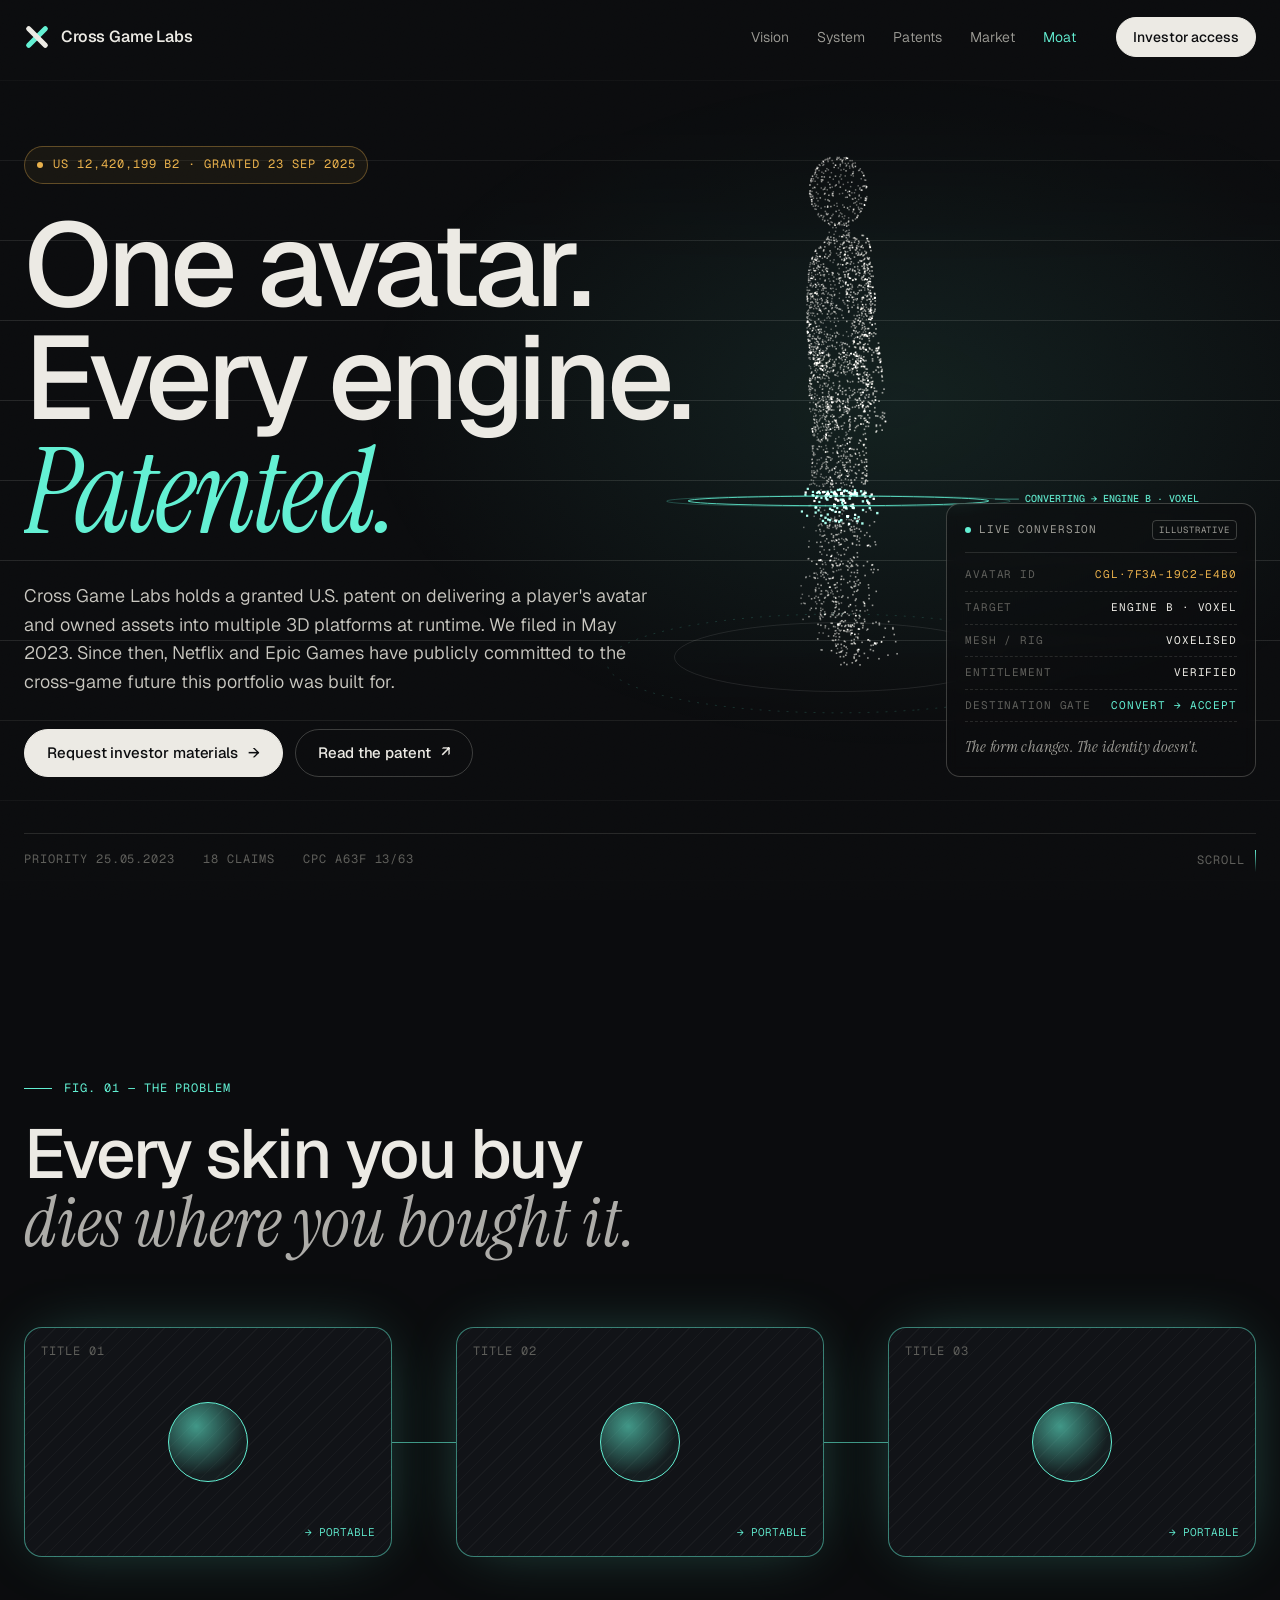
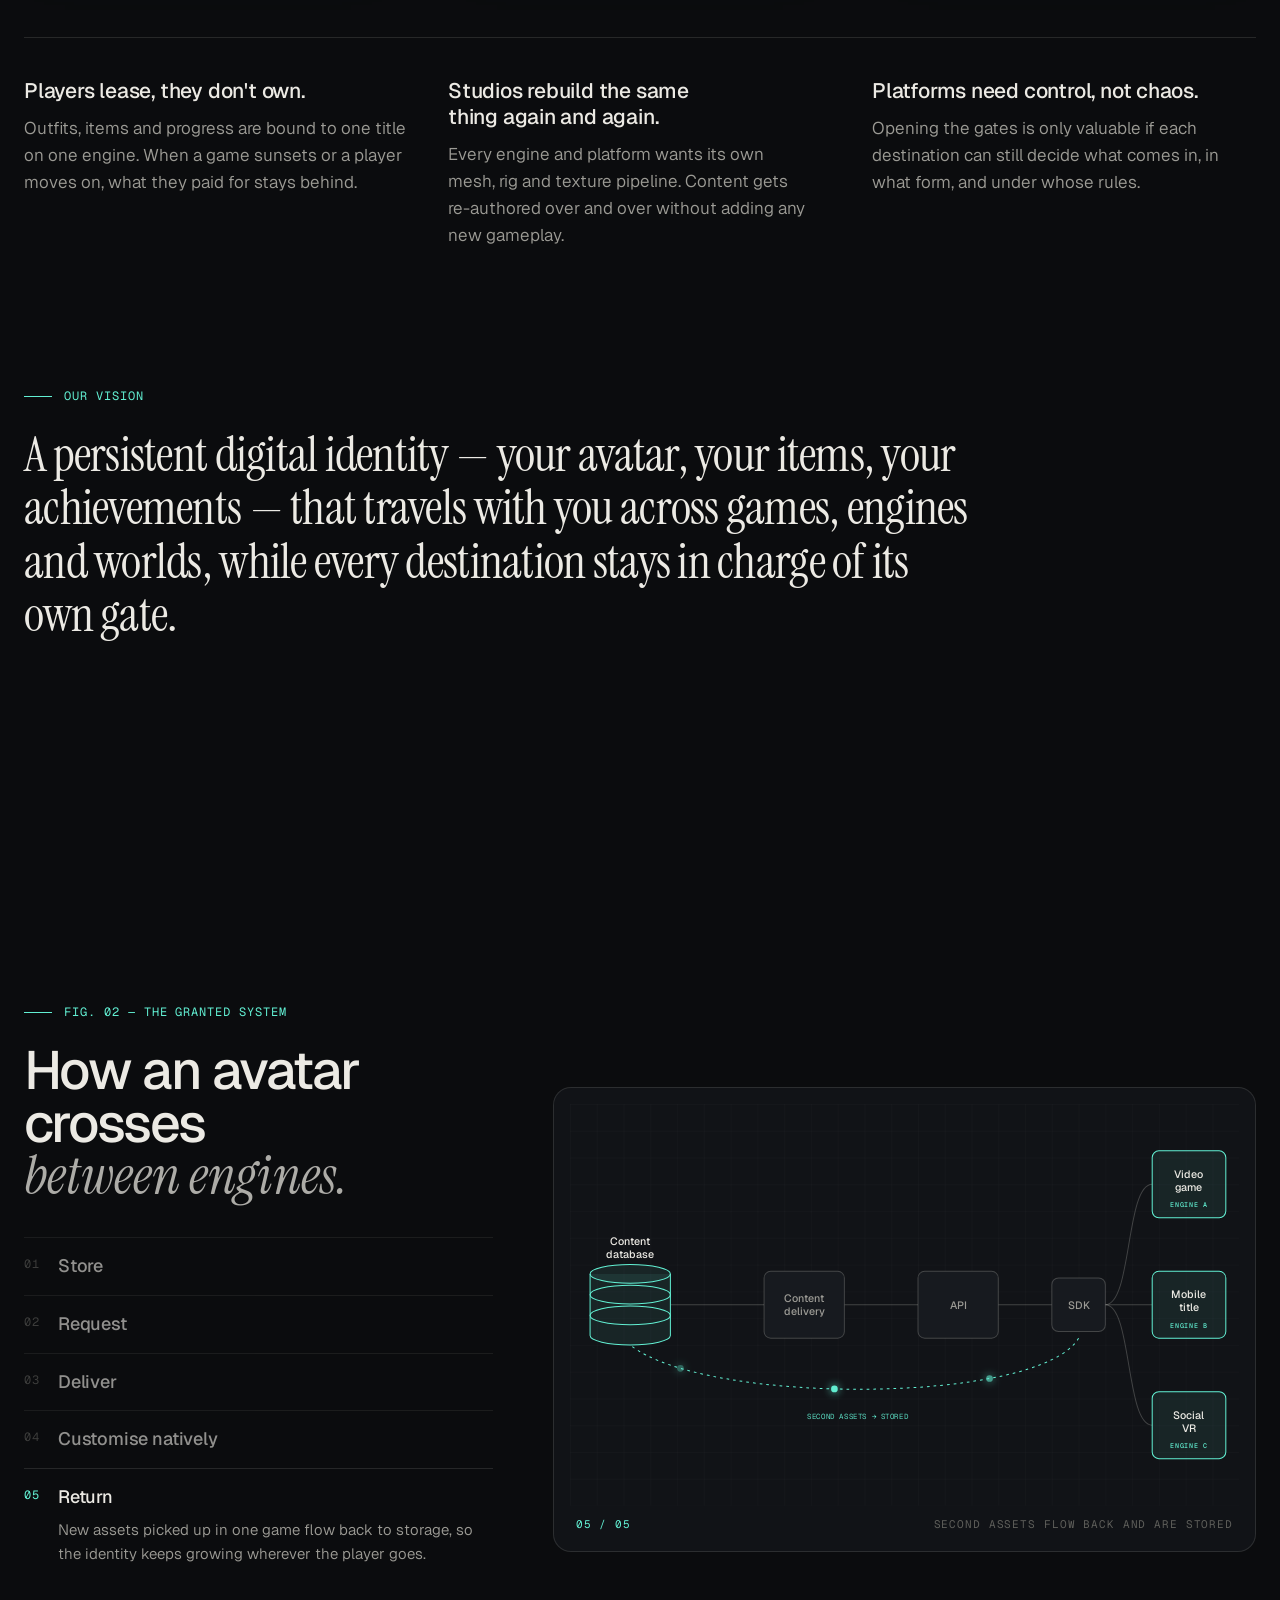
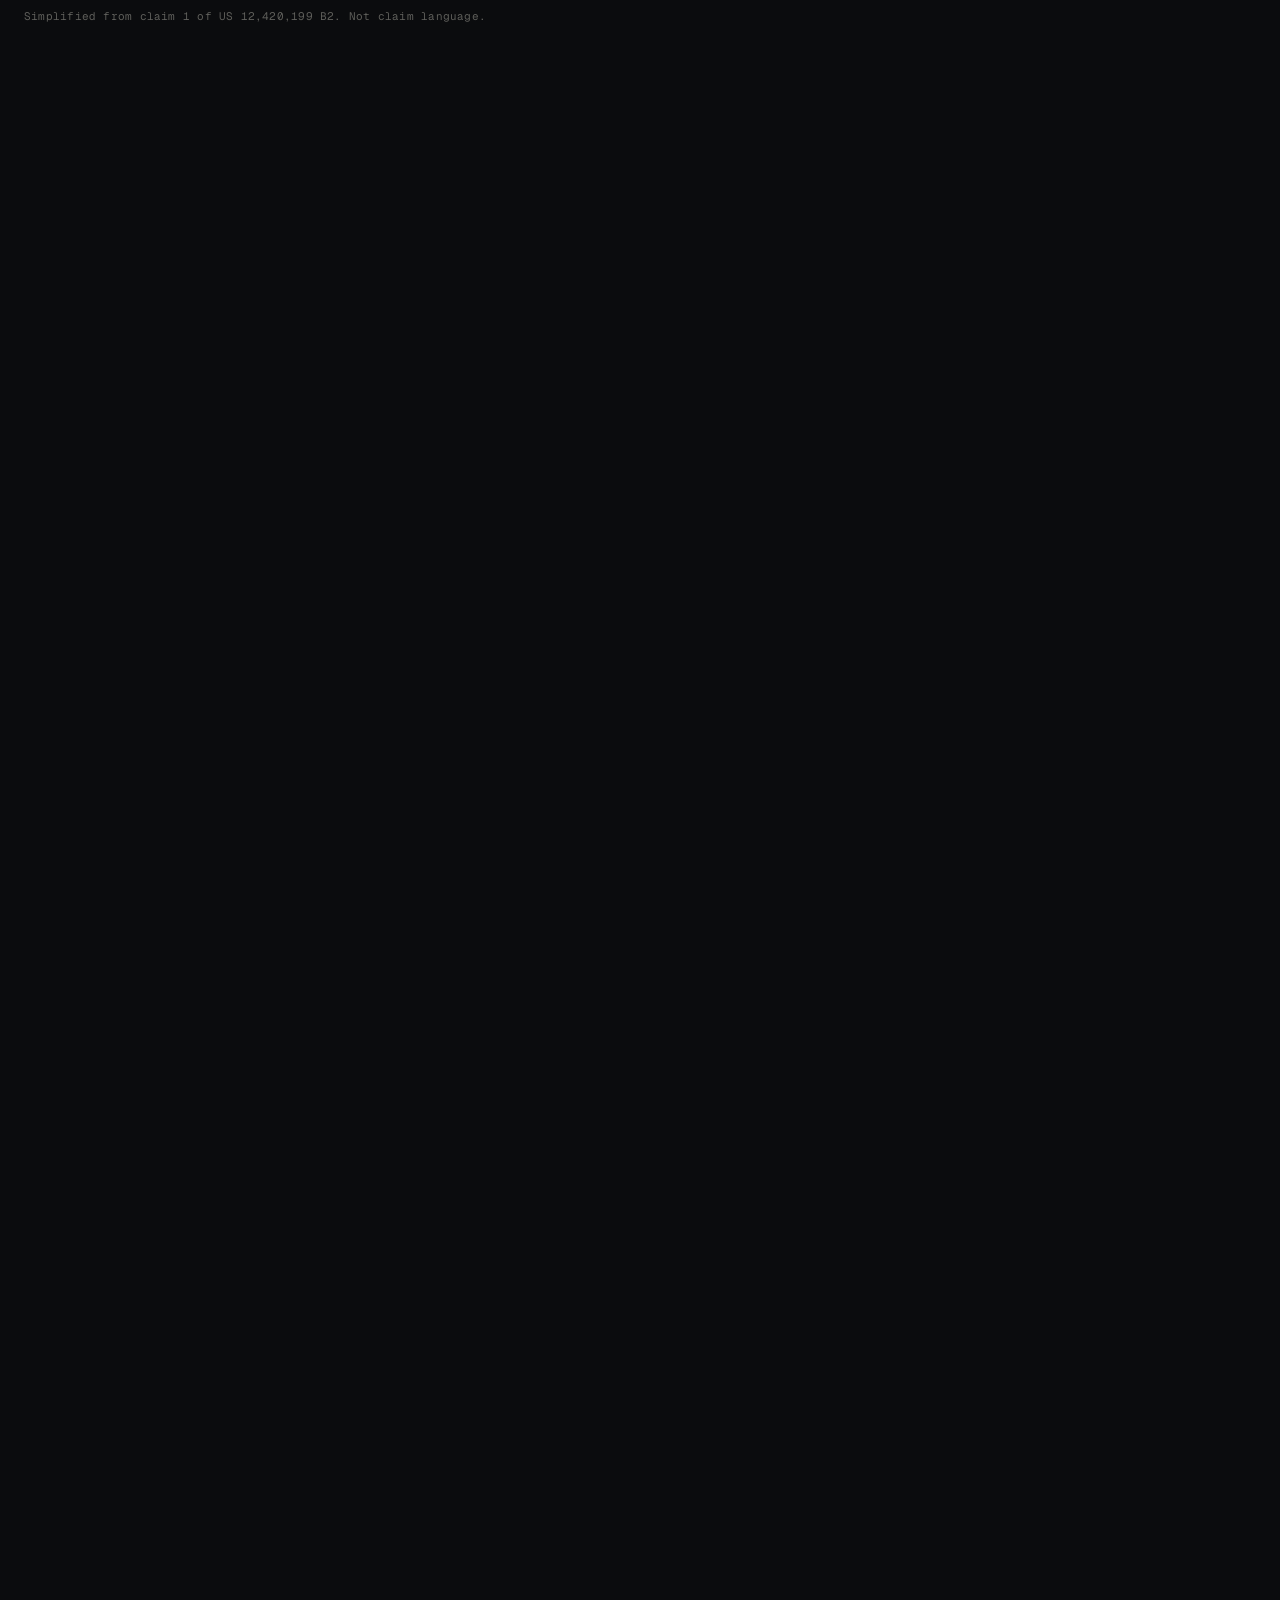
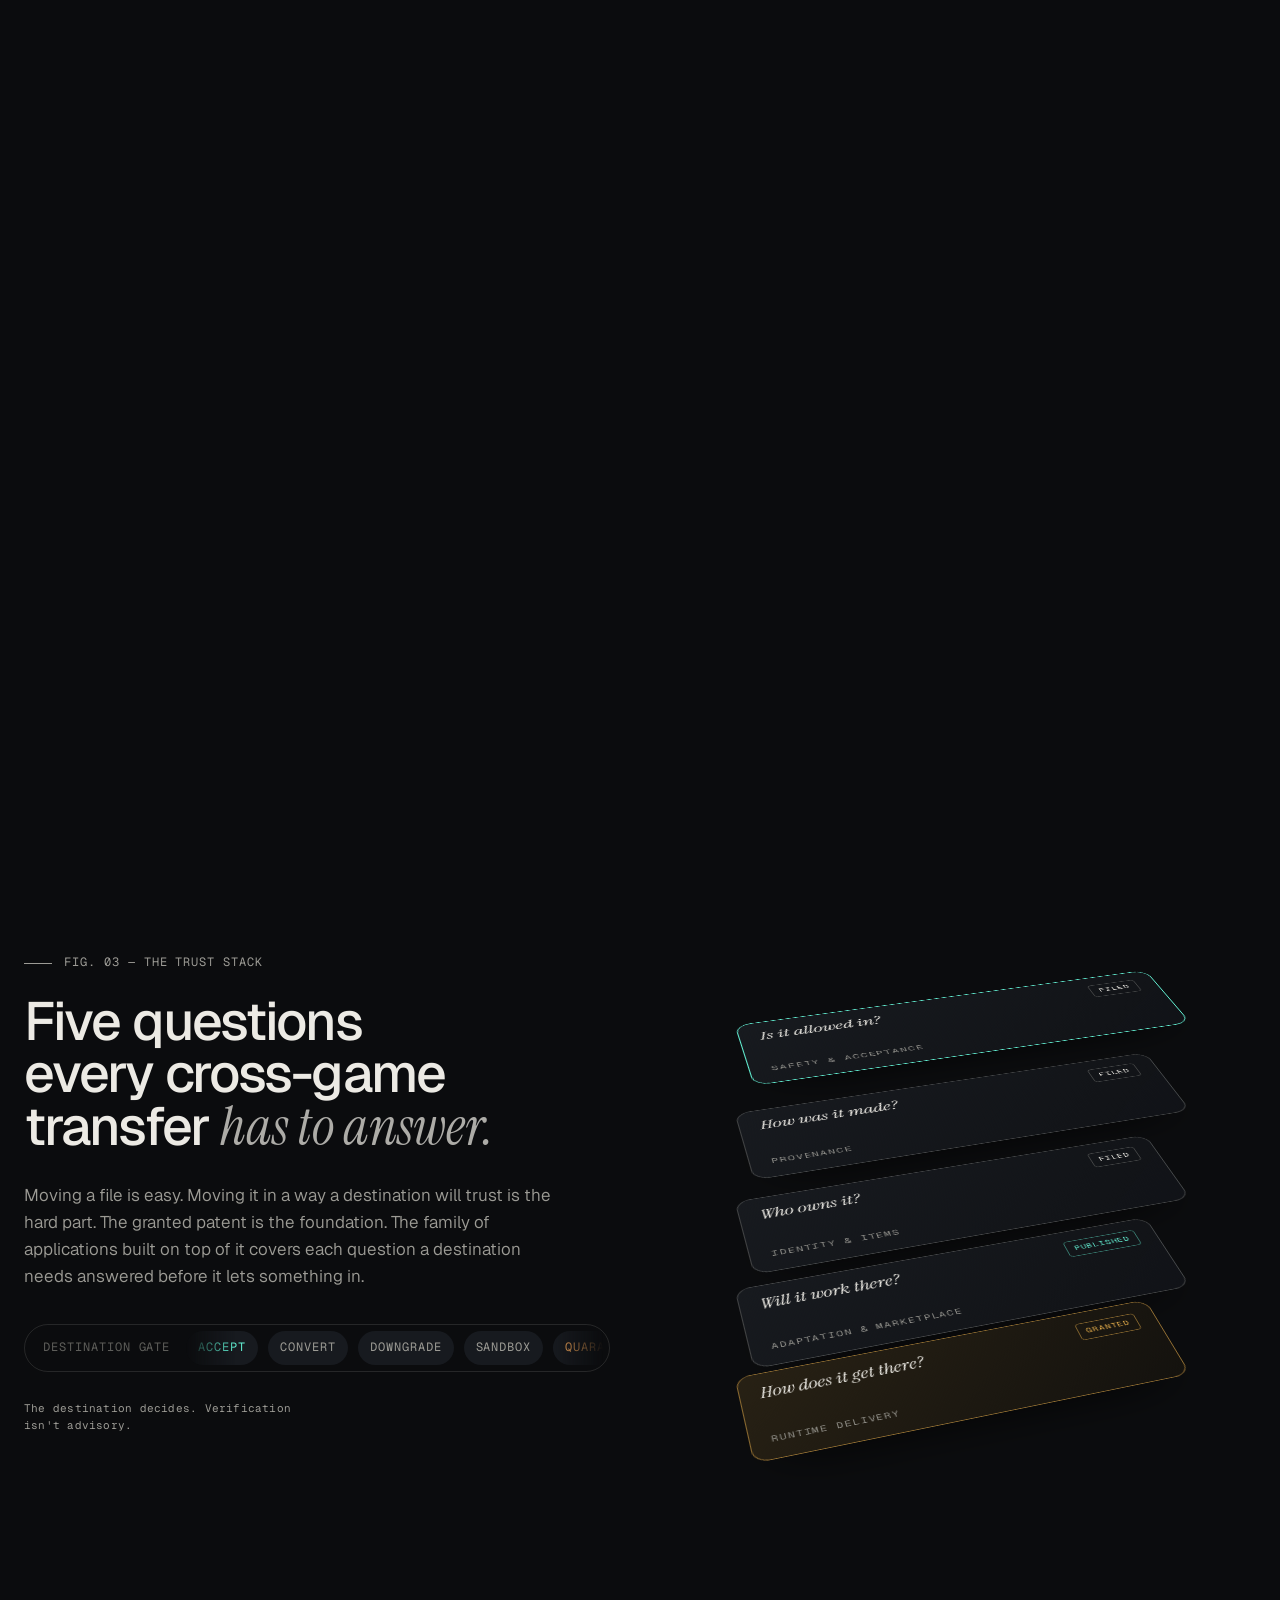
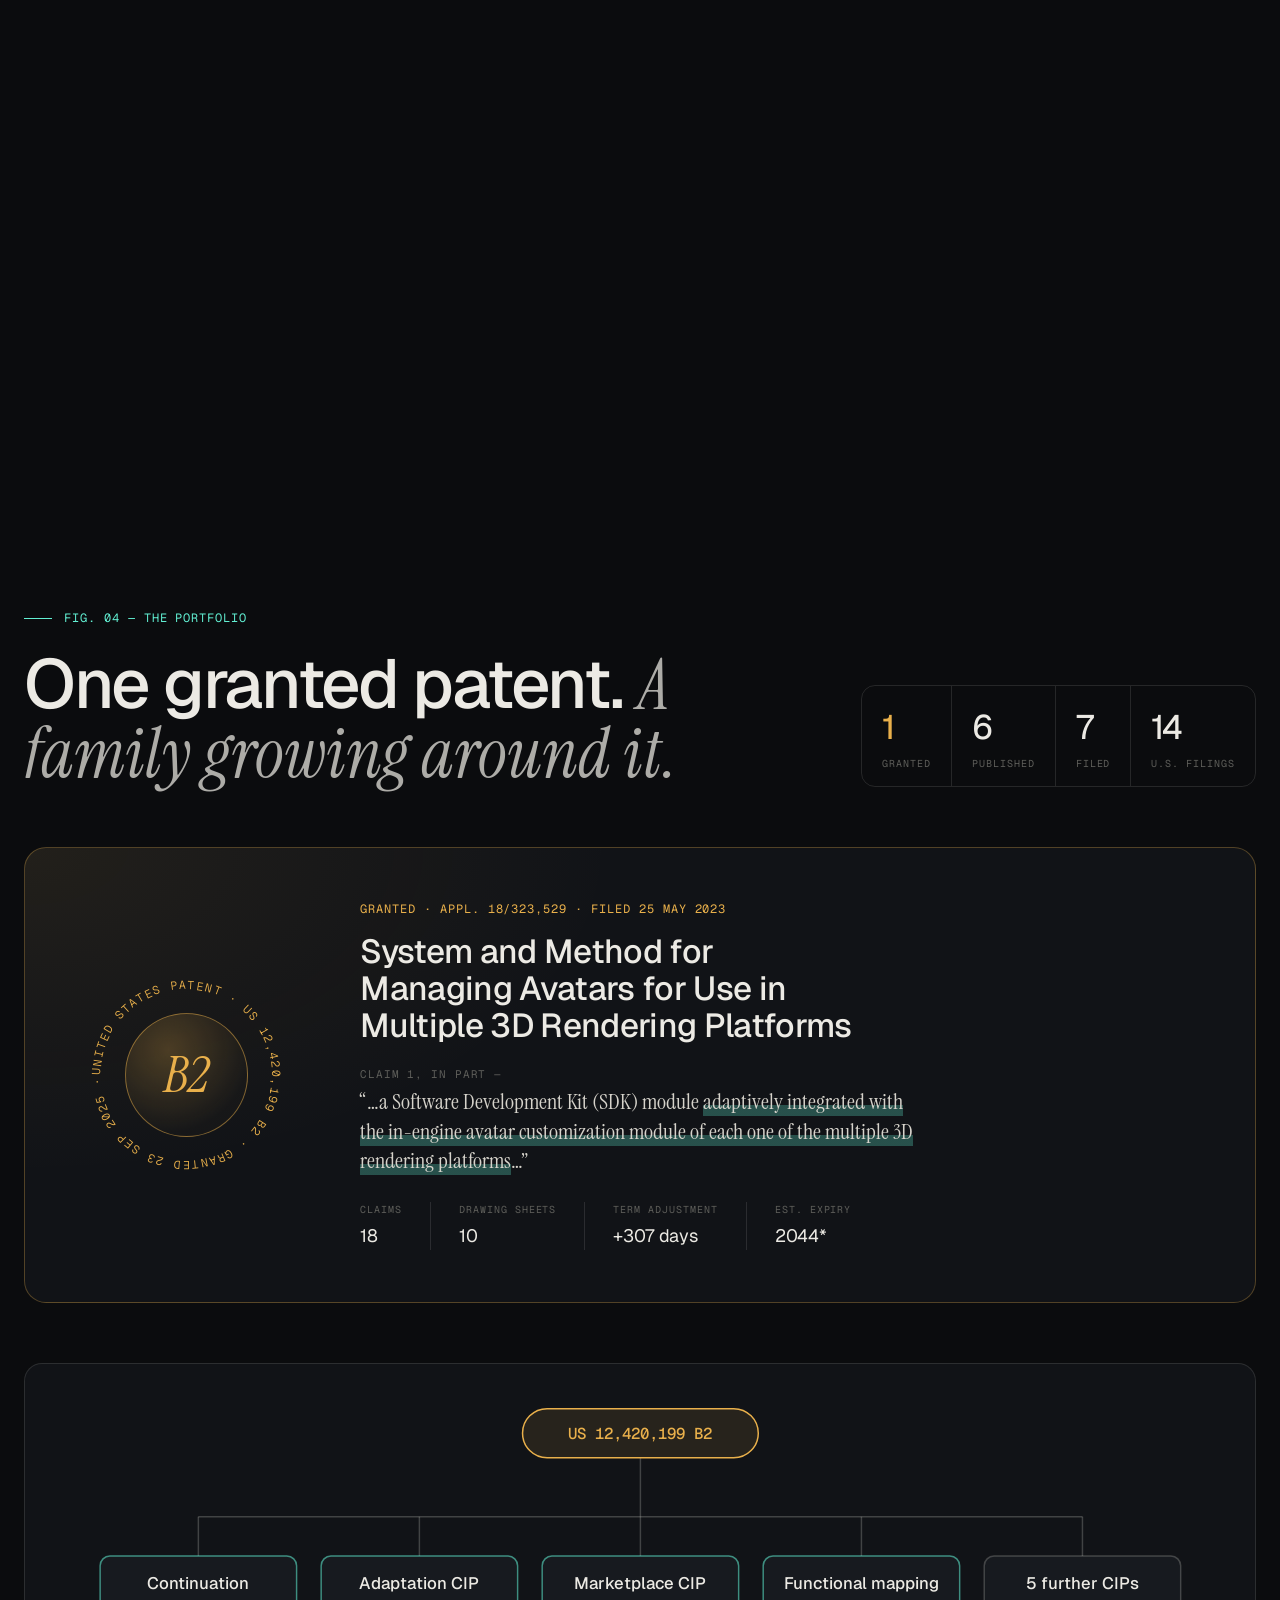
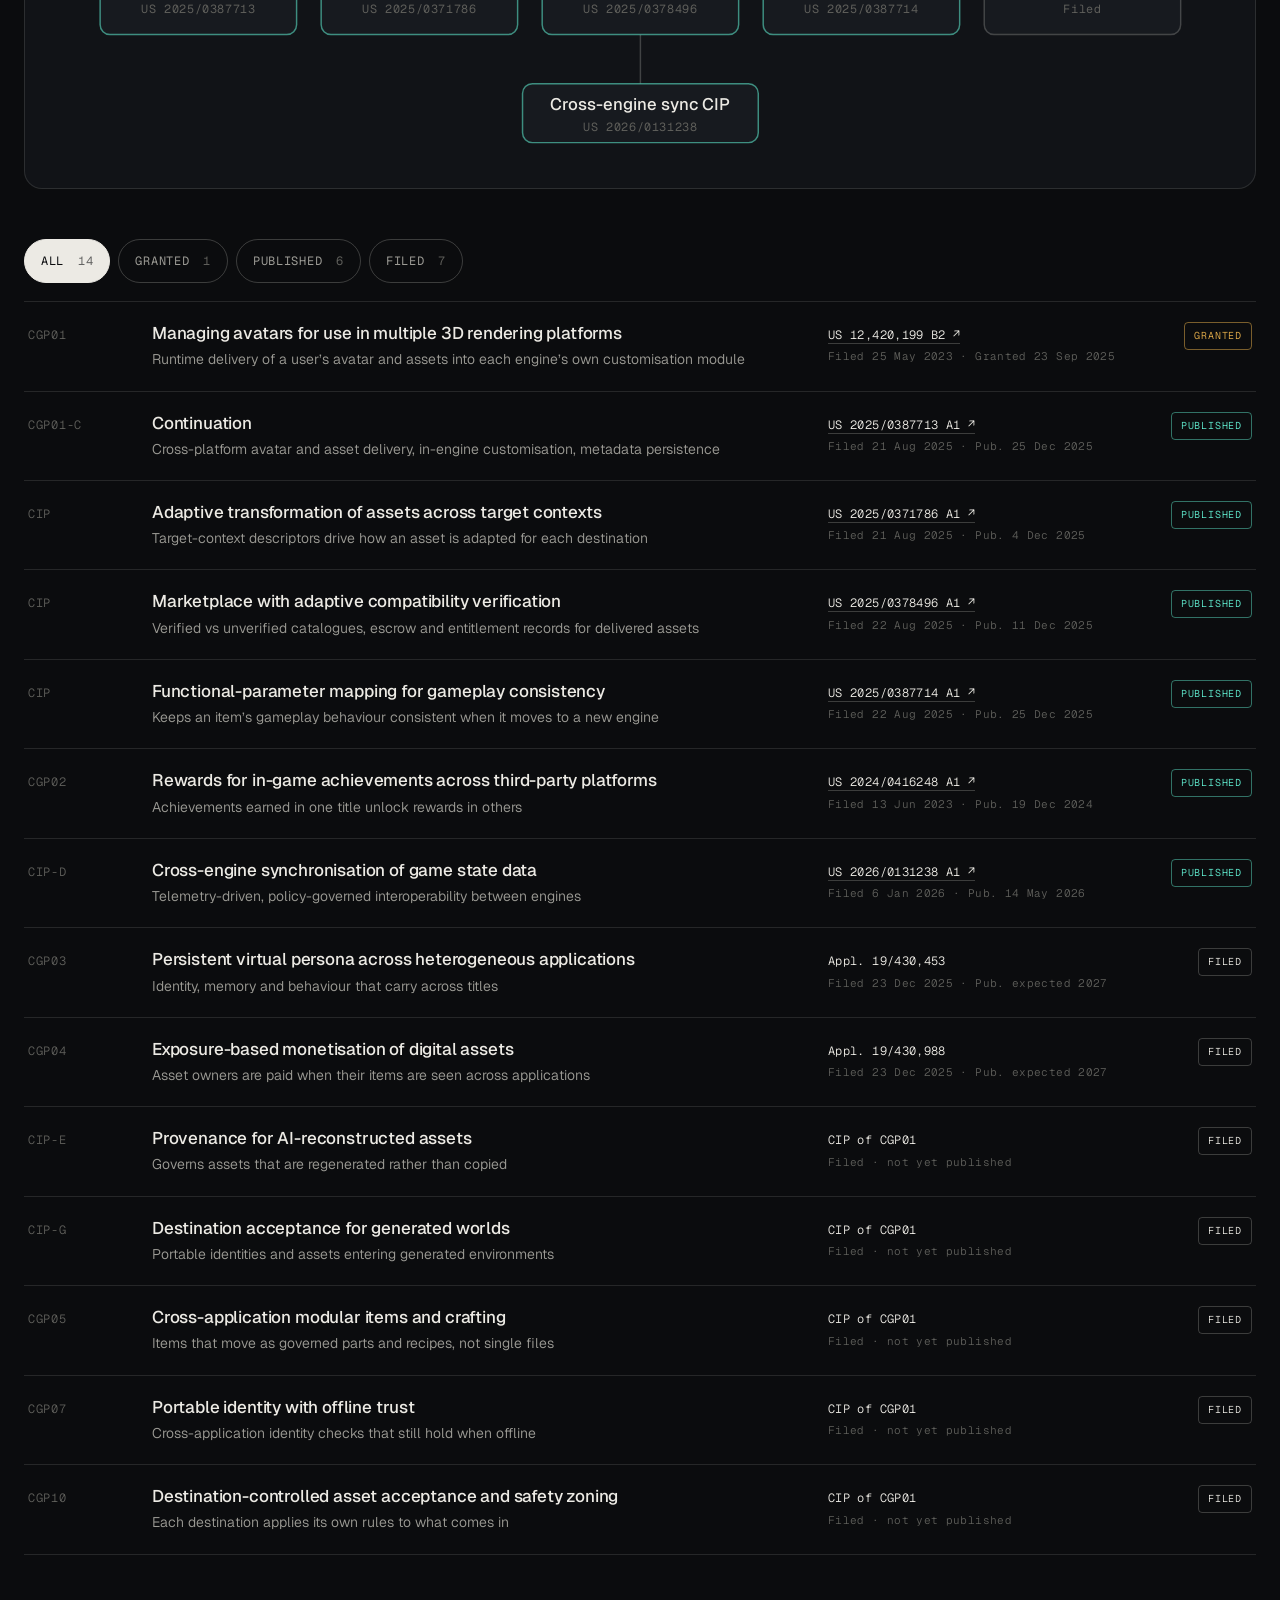
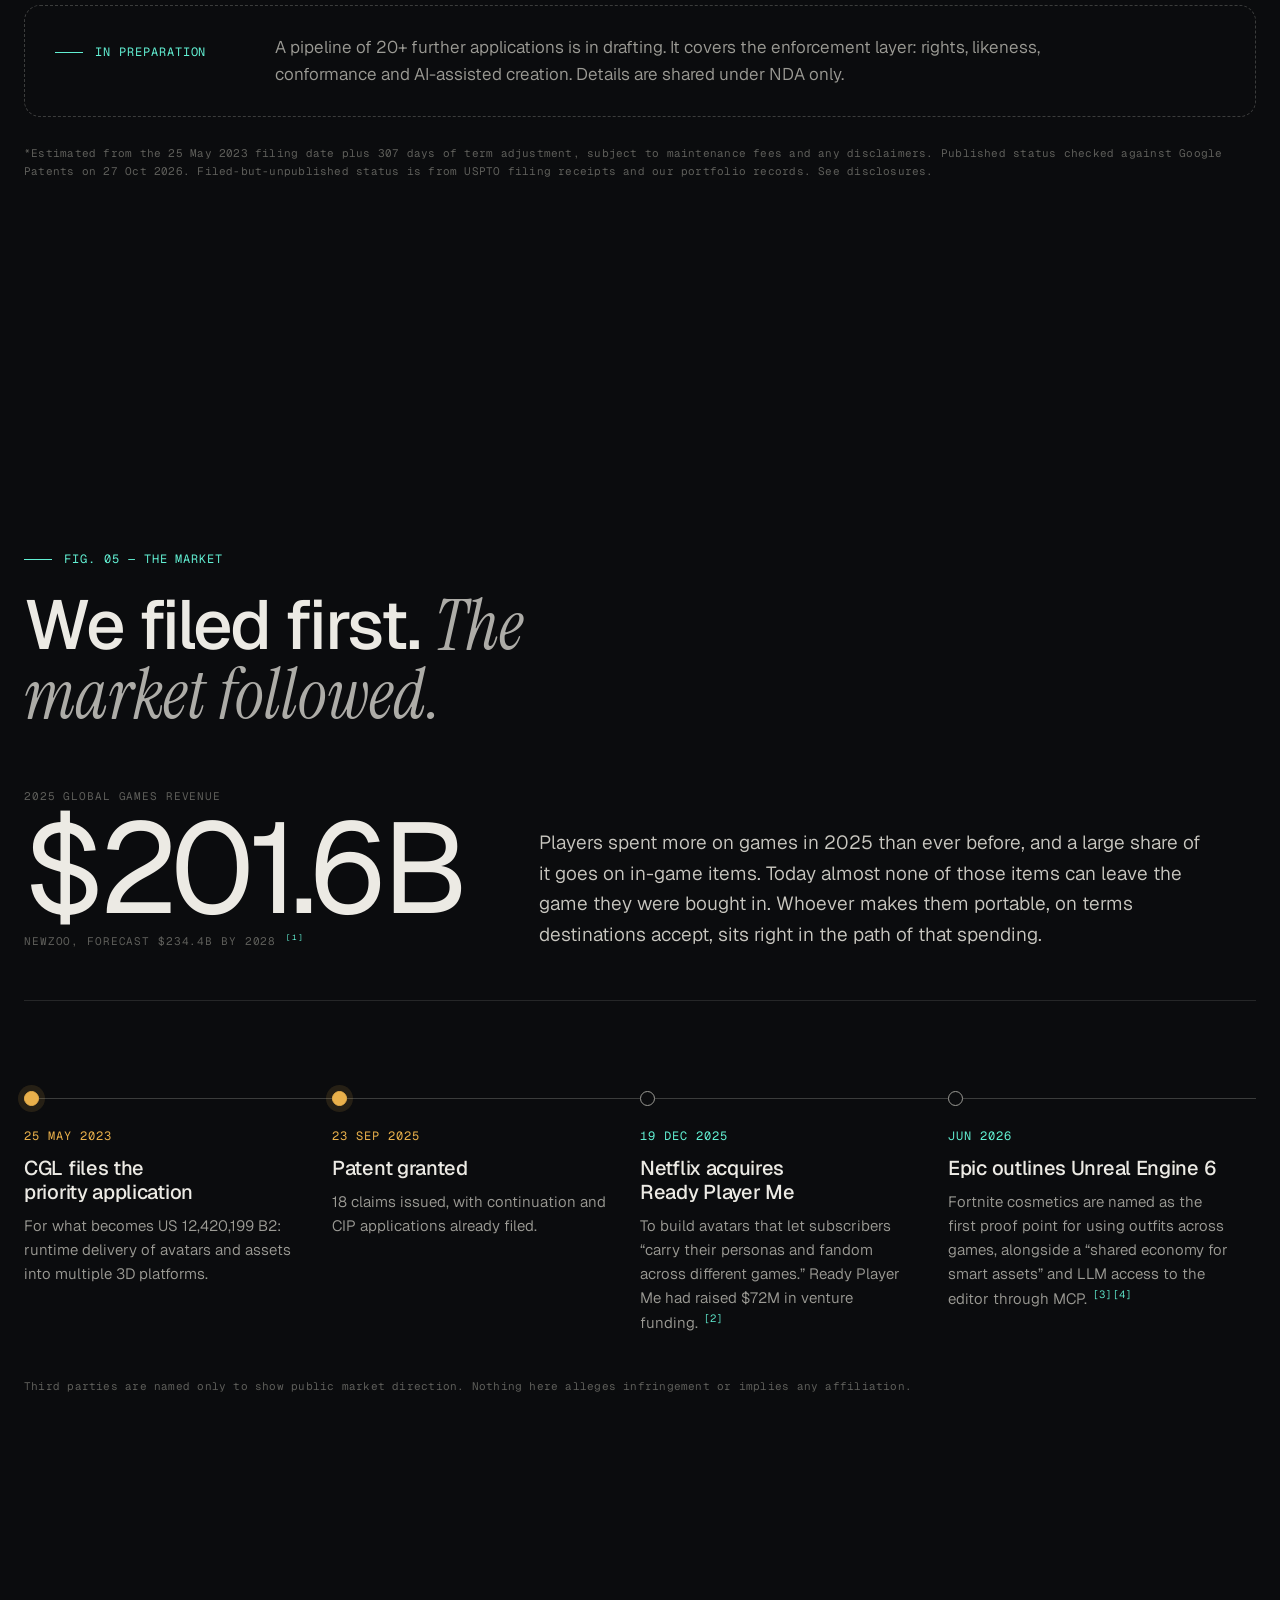
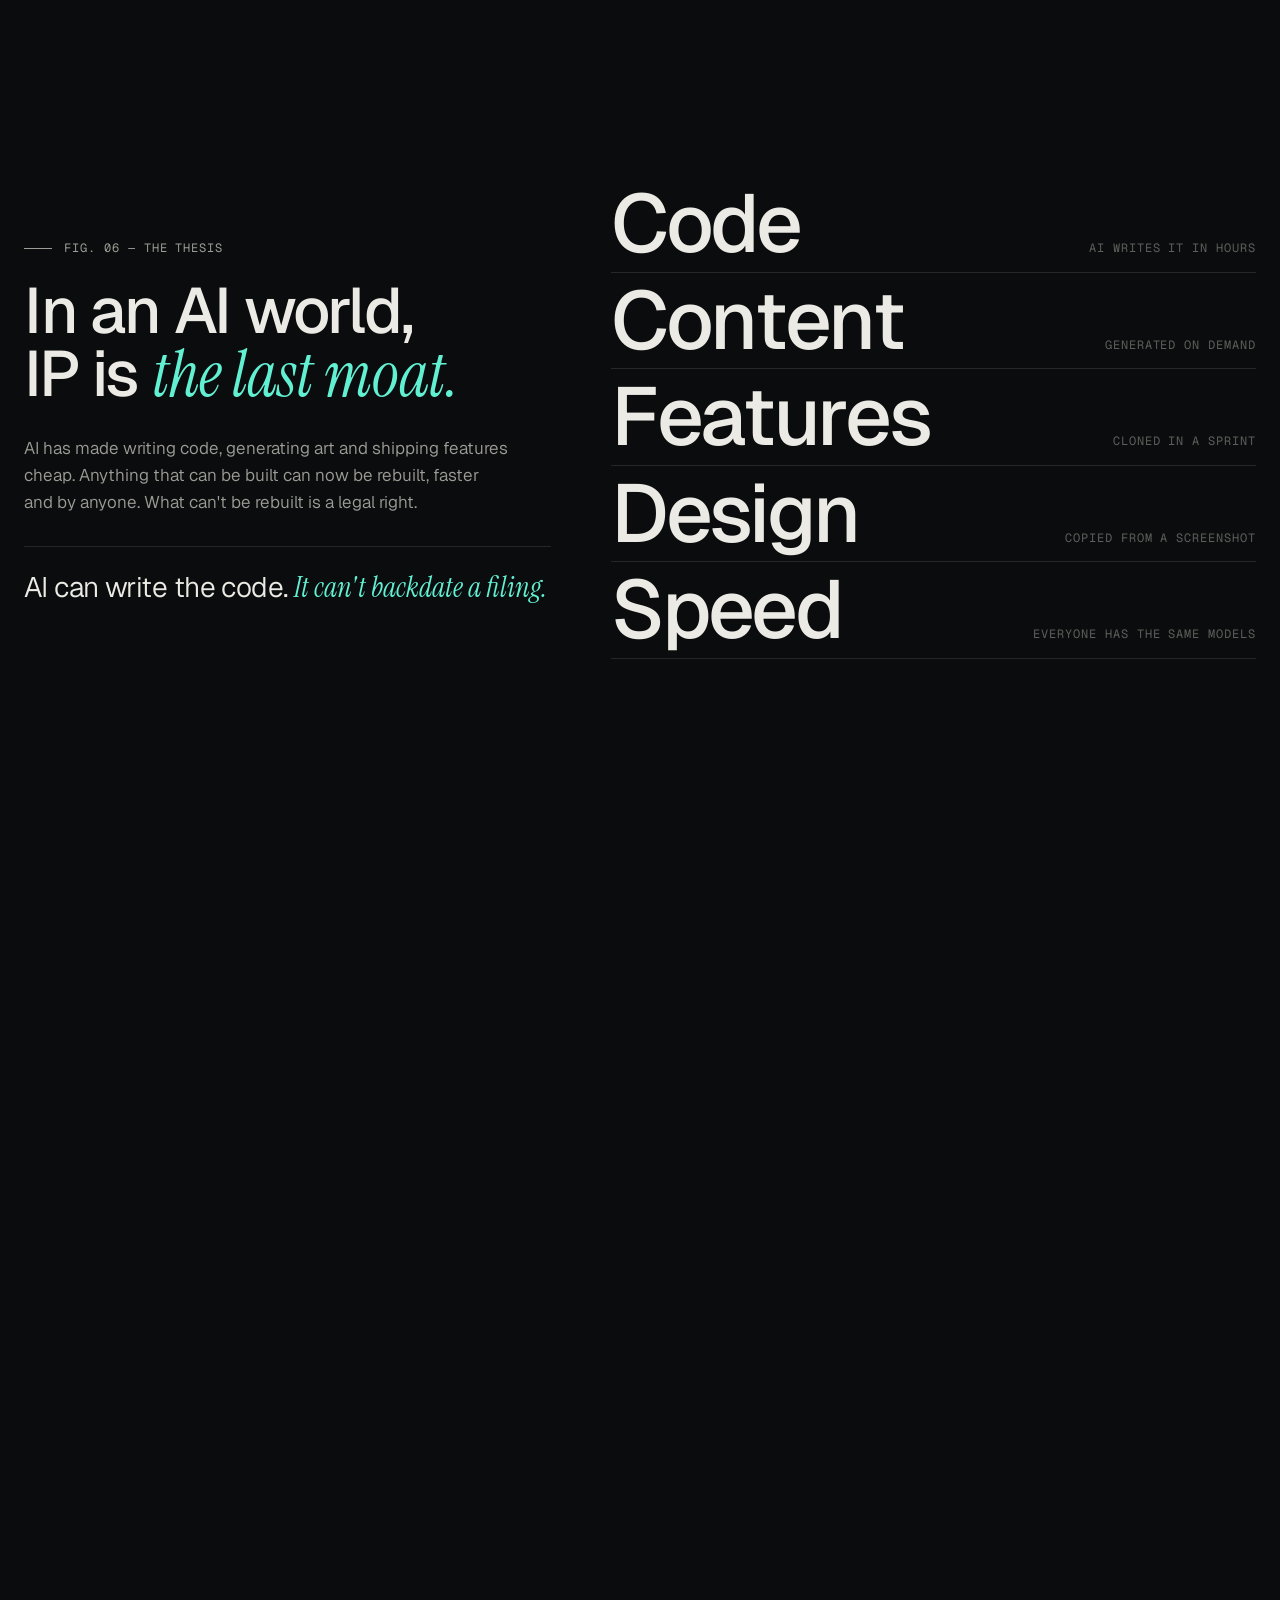
==== index.html @ 274fcfa3 "Initial investor site: hero, granted system, trust stack, portfolio, market, IP moat" ====
<!doctype html>
<html lang="en">
<head>
<meta charset="utf-8">
<meta name="viewport" content="width=device-width, initial-scale=1">
<title>Cross Game Labs — The patented layer for cross-game identity</title>
<meta name="description" content="Cross Game Labs holds a granted U.S. patent (US 12,420,199 B2) on delivering a user's avatar and assets into multiple 3D platforms at runtime, plus a growing family of filed applications. Investor overview.">
<meta name="theme-color" content="#0B0C0E">
<link rel="preconnect" href="https://fonts.googleapis.com">
<link rel="preconnect" href="https://fonts.gstatic.com" crossorigin>
<link href="https://fonts.googleapis.com/css2?family=Geist:wght@300..700&family=Geist+Mono:wght@400;500&family=Instrument+Serif:ital@0;1&display=swap" rel="stylesheet">
<link rel="stylesheet" href="styles.css">
</head>
<body>
<a class="skip" href="#main">Skip to content</a>
<div class="progress" aria-hidden="true"><span></span></div>

<header class="nav" id="top">
  <a class="brand" href="#top" aria-label="Cross Game Labs — home">
    <svg class="mark" viewBox="0 0 40 40" aria-hidden="true">
      <rect class="mark-a" x="16" y="-2" width="8" height="44" rx="4" transform="rotate(45 20 20)"/>
      <rect class="mark-b" x="16" y="-2" width="8" height="44" rx="4" transform="rotate(-45 20 20)"/>
    </svg>
    <span>Cross Game Labs</span>
  </a>
  <nav aria-label="Primary">
    <ul class="nav-links">
      <li><a href="#vision">Vision</a></li>
      <li><a href="#system">System</a></li>
      <li><a href="#portfolio">Patents</a></li>
      <li><a href="#market">Market</a></li>
      <li><a href="#moat">Moat</a></li>
    </ul>
  </nav>
  <a class="btn btn-sm" href="#access">Investor access</a>
  <button class="menu" aria-expanded="false" aria-controls="mobile-menu" aria-label="Open menu"><span></span><span></span></button>
</header>
<div class="mobile-menu" id="mobile-menu" hidden>
  <a href="#vision">Vision</a><a href="#system">System</a><a href="#portfolio">Patents</a><a href="#market">Market</a><a href="#moat">Moat</a><a href="#access">Investor access</a>
</div>

<main id="main">

<!-- ============ HERO ============ -->
<section class="hero" aria-labelledby="hero-title">
  <canvas class="hero-canvas" aria-hidden="true"></canvas>
  <div class="hero-grid">
    <div class="hero-copy">
      <p class="eyebrow mono"><span class="dot"></span>US 12,420,199 B2 · Granted 23 Sep 2025</p>
      <h1 id="hero-title" class="display">
        <span class="line"><span>One avatar.</span></span>
        <span class="line"><span>Every engine.</span></span>
        <span class="line"><span><em>Patented.</em></span></span>
      </h1>
      <p class="lede">Cross Game Labs holds a granted U.S. patent on delivering a player's avatar and owned assets into multiple 3D platforms at runtime. We filed in May 2023. Since then, Netflix and Epic Games have publicly committed to the cross-game future this portfolio was built for.</p>
      <div class="cta-row">
        <a class="btn" href="#access">Request investor materials <span aria-hidden="true">→</span></a>
        <a class="btn btn-ghost" href="https://patents.google.com/patent/US12420199B2/en" target="_blank" rel="noopener">Read the patent <span aria-hidden="true">↗</span></a>
      </div>
    </div>

    <aside class="readout mono" aria-label="Illustrative conversion readout">
      <div class="readout-head"><span>Live conversion</span><span class="tag">Illustrative</span></div>
      <dl>
        <div><dt>Avatar ID</dt><dd class="hold">CGL·7F3A-19C2-E4B0</dd></div>
        <div><dt>Target</dt><dd data-r="target">Engine A · Photoreal</dd></div>
        <div><dt>Mesh / rig</dt><dd data-r="mesh">Remapped</dd></div>
        <div><dt>Entitlement</dt><dd data-r="ent">Verified</dd></div>
        <div><dt>Destination gate</dt><dd data-r="gate" class="ok">ACCEPT</dd></div>
      </dl>
      <p class="readout-foot">The form changes. The identity doesn't.</p>
    </aside>
  </div>
  <div class="hero-meta mono" aria-hidden="true">
    <span>Priority 25.05.2023</span><span>18 claims</span><span>CPC A63F 13/63</span><span class="scroll-cue">Scroll <i></i></span>
  </div>
</section>

<!-- ============ VISION ============ -->
<section class="section vision" id="vision" aria-labelledby="vision-title">
  <div class="wrap">
    <p class="fig mono reveal">FIG. 01 — The problem</p>
    <h2 id="vision-title" class="h2 reveal">Every skin you buy <em>dies where you bought it.</em></h2>

    <div class="gardens reveal" aria-hidden="true">
      <span class="garden-rail"></span><span class="garden-orb"></span>
      <div class="garden" style="--i:0"><span class="mono">Title 01</span><b></b><i>Locked</i></div>
      <div class="garden" style="--i:1"><span class="mono">Title 02</span><b></b><i>Locked</i></div>
      <div class="garden" style="--i:2"><span class="mono">Title 03</span><b></b><i>Locked</i></div>
    </div>

    <div class="cols">
      <div class="reveal">
        <h3 class="h3">Players lease, they don't own.</h3>
        <p>Outfits, items and progress are bound to one title on one engine. When a game sunsets or a player moves on, what they paid for stays behind.</p>
      </div>
      <div class="reveal">
        <h3 class="h3">Studios rebuild the same thing again and again.</h3>
        <p>Every engine and platform wants its own mesh, rig and texture pipeline. Content gets re-authored over and over without adding any new gameplay.</p>
      </div>
      <div class="reveal">
        <h3 class="h3">Platforms need control, not chaos.</h3>
        <p>Opening the gates is only valuable if each destination can still decide what comes in, in what form, and under whose rules.</p>
      </div>
    </div>

    <blockquote class="vision-statement reveal">
      <p class="mono fig">Our vision</p>
      <p class="statement">A persistent digital identity — your avatar, your items, your achievements — that travels with you across games, engines and worlds, while every destination stays in charge of its own gate.</p>
    </blockquote>
  </div>
</section>

<!-- ============ SYSTEM (sticky scroller) ============ -->
<section class="system" id="system" aria-labelledby="system-title">
  <div class="sticky">
    <div class="wrap system-grid">
      <div class="system-copy">
        <p class="fig mono">FIG. 02 — The granted system</p>
        <h2 id="system-title" class="h2">How an avatar crosses <em>between engines.</em></h2>
        <ol class="steps" aria-label="System steps">
          <li data-step="0"><span class="mono">01</span><div><b>Store</b><p>A content database holds the user's 3D avatar model and the assets they own.</p></div></li>
          <li data-step="1"><span class="mono">02</span><div><b>Request</b><p>An SDK sits inside each platform's own customisation module and requests the avatar through an API.</p></div></li>
          <li data-step="2"><span class="mono">03</span><div><b>Deliver</b><p>The content delivery module fetches the model and assets and delivers them to the SDK at runtime.</p></div></li>
          <li data-step="3"><span class="mono">04</span><div><b>Customise natively</b><p>The player edits the avatar inside each game, using that engine's own tools.</p></div></li>
          <li data-step="4"><span class="mono">05</span><div><b>Return</b><p>New assets picked up in one game flow back to storage, so the identity keeps growing wherever the player goes.</p></div></li>
        </ol>
        <p class="note mono">Simplified from claim 1 of US 12,420,199 B2. Not claim language.</p>
      </div>

      <figure class="diagram" aria-label="Architecture diagram: content database, content delivery module, API module and SDK module connected to three 3D platforms">
        <svg viewBox="0 0 1000 600" class="arch" role="img" aria-hidden="true">
          <defs>
            <pattern id="grid" width="40" height="40" patternUnits="userSpaceOnUse"><path d="M40 0H0V40" fill="none" class="gridline"/></pattern>
          </defs>
          <rect width="1000" height="600" fill="url(#grid)"/>
          <!-- links -->
          <path id="p-db-cd" class="link" d="M150 300 H290"/>
          <path id="p-cd-api" class="link" d="M410 300 H520"/>
          <path id="p-api-sdk" class="link" d="M640 300 H720"/>
          <path id="p-sdk-a" class="link" d="M800 300 C 840 300, 830 120, 870 120"/>
          <path id="p-sdk-b" class="link" d="M800 300 H870"/>
          <path id="p-sdk-c" class="link" d="M800 300 C 840 300, 830 480, 870 480"/>
          <path id="p-return" class="link ret" d="M760 350 C 700 450, 200 450, 90 360"/>
          <!-- nodes -->
          <g class="node" data-n="db" transform="translate(30 240)">
            <ellipse cx="60" cy="14" rx="60" ry="14"/><path d="M0 14 V106 A60 14 0 0 0 120 106 V14"/><ellipse class="inner" cx="60" cy="45" rx="60" ry="14"/><ellipse class="inner" cx="60" cy="76" rx="60" ry="14"/>
            <text x="60" y="-30" text-anchor="middle">Content</text><text x="60" y="-10" text-anchor="middle">database</text>
          </g>
          <g class="node" data-n="cd" transform="translate(290 250)">
            <rect width="120" height="100" rx="10"/><text x="60" y="46" text-anchor="middle">Content</text><text x="60" y="66" text-anchor="middle">delivery</text>
          </g>
          <g class="node" data-n="api" transform="translate(520 250)">
            <rect width="120" height="100" rx="10"/><text x="60" y="56" text-anchor="middle">API</text>
          </g>
          <g class="node" data-n="sdk" transform="translate(720 260)">
            <rect width="80" height="80" rx="10"/><text x="40" y="46" text-anchor="middle">SDK</text>
          </g>
          <g class="node plat" data-n="a" transform="translate(870 70)"><rect width="110" height="100" rx="10"/><text x="55" y="40" text-anchor="middle">Video</text><text x="55" y="60" text-anchor="middle">game</text><text class="sub" x="55" y="84" text-anchor="middle">ENGINE A</text></g>
          <g class="node plat" data-n="b" transform="translate(870 250)"><rect width="110" height="100" rx="10"/><text x="55" y="40" text-anchor="middle">Mobile</text><text x="55" y="60" text-anchor="middle">title</text><text class="sub" x="55" y="84" text-anchor="middle">ENGINE B</text></g>
          <g class="node plat" data-n="c" transform="translate(870 430)"><rect width="110" height="100" rx="10"/><text x="55" y="40" text-anchor="middle">Social</text><text x="55" y="60" text-anchor="middle">VR</text><text class="sub" x="55" y="84" text-anchor="middle">ENGINE C</text></g>
          <text class="ret-label" x="430" y="470" text-anchor="middle">second assets → stored</text>
          <g class="packets"></g>
        </svg>
        <figcaption class="mono"><span class="step-count">01 / 05</span><span>Runtime delivery into multiple 3D platforms</span></figcaption>
      </figure>
    </div>
  </div>
</section>

<!-- ============ TRUST STACK ============ -->
<section class="stack-sec" id="stack" aria-labelledby="stack-title">
  <div class="sticky">
    <div class="wrap stack-grid">
      <div class="stack-copy">
        <p class="fig mono">FIG. 03 — The trust stack</p>
        <h2 id="stack-title" class="h2">Five questions every cross-game transfer <em>has to answer.</em></h2>
        <p>Moving a file is easy. Moving it in a way a destination will trust is the hard part. The granted patent is the foundation. The family of applications built on top of it covers each question a destination needs answered before it lets something in.</p>
        <div class="outcomes mono" aria-label="Deterministic gate outcomes">
          <span class="lbl">Destination gate</span>
          <div class="ticker"><div class="ticker-track"><span class="ok">ACCEPT</span><span>CONVERT</span><span>DOWNGRADE</span><span>SANDBOX</span><span class="warn">QUARANTINE</span><span class="deny">DENY</span><span class="ok">ACCEPT</span><span>CONVERT</span><span>DOWNGRADE</span><span>SANDBOX</span><span class="warn">QUARANTINE</span><span class="deny">DENY</span></div></div>
        </div>
        <p class="note mono">The destination decides. Verification isn't advisory.</p>
      </div>
      <div class="stack" aria-label="Five layers of the portfolio">
        <div class="slab" style="--l:4"><div class="slab-face"><span class="q">Is it allowed in?</span><span class="name">Safety &amp; acceptance</span><span class="st filed mono">Filed</span></div></div>
        <div class="slab" style="--l:3"><div class="slab-face"><span class="q">How was it made?</span><span class="name">Provenance</span><span class="st filed mono">Filed</span></div></div>
        <div class="slab" style="--l:2"><div class="slab-face"><span class="q">Who owns it?</span><span class="name">Identity &amp; items</span><span class="st filed mono">Filed</span></div></div>
        <div class="slab" style="--l:1"><div class="slab-face"><span class="q">Will it work there?</span><span class="name">Adaptation &amp; marketplace</span><span class="st pub mono">Published</span></div></div>
        <div class="slab base" style="--l:0"><div class="slab-face"><span class="q">How does it get there?</span><span class="name">Runtime delivery</span><span class="st granted mono">Granted</span></div></div>
      </div>
    </div>
  </div>
</section>

<!-- ============ PORTFOLIO ============ -->
<section class="section portfolio" id="portfolio" aria-labelledby="portfolio-title">
  <div class="wrap">
    <p class="fig mono reveal">FIG. 04 — The portfolio</p>
    <div class="portfolio-head">
      <h2 id="portfolio-title" class="h2 reveal">One granted patent. <em>A family growing around it.</em></h2>
      <div class="tally reveal mono" aria-label="Portfolio summary">
        <div><b data-count="1">1</b><span>Granted</span></div>
        <div><b data-count="6">6</b><span>Published</span></div>
        <div><b data-count="7">7</b><span>Filed</span></div>
        <div><b data-count="14">14</b><span>U.S. filings</span></div>
      </div>
    </div>

    <article class="spotlight reveal" aria-labelledby="spot-title">
      <div class="seal" aria-hidden="true">
        <svg viewBox="0 0 200 200"><defs><path id="circ" d="M100 100 m-78 0 a78 78 0 1 1 156 0 a78 78 0 1 1 -156 0"/></defs>
          <text><textPath href="#circ" textLength="486" lengthAdjust="spacing">UNITED STATES PATENT · US 12,420,199 B2 · GRANTED 23 SEP 2025 · </textPath></text>
        </svg>
        <span class="seal-core">B2</span>
      </div>
      <div class="spot-body">
        <p class="mono kicker">Granted · Appl. 18/323,529 · Filed 25 May 2023</p>
        <h3 id="spot-title" class="h3 big">System and Method for Managing Avatars for Use in Multiple 3D Rendering Platforms</h3>
        <p class="claim"><span class="mono">Claim 1, in part —</span> “…a Software Development Kit (SDK) module <mark>adaptively integrated with the in-engine avatar customization module of each one of the multiple 3D rendering platforms</mark>…”</p>
        <dl class="facts mono">
          <div><dt>Claims</dt><dd>18</dd></div>
          <div><dt>Drawing sheets</dt><dd>10</dd></div>
          <div><dt>Term adjustment</dt><dd>+307 days</dd></div>
          <div><dt>Est. expiry</dt><dd>2044*</dd></div>
        </dl>
      </div>
    </article>

    <div class="tree reveal" aria-label="Patent family tree">
      <svg viewBox="0 0 1200 380" class="tree-svg" aria-hidden="true">
        <path class="tl" d="M600 70 V130"/>
        <path class="tl" d="M150 130 H1050"/>
        <path class="tl" d="M150 130 V170 M375 130 V170 M600 130 V170 M825 130 V170 M1050 130 V170"/>
        <path class="tl" d="M600 250 V300"/>
        <g class="tn granted" transform="translate(480 20)"><rect width="240" height="50" rx="25"/><text x="120" y="31" text-anchor="middle">US 12,420,199 B2</text></g>
        <g class="tn pub" transform="translate(50 170)"><rect width="200" height="80" rx="10"/><text x="100" y="34" text-anchor="middle">Continuation</text><text class="s" x="100" y="58" text-anchor="middle">US 2025/0387713</text></g>
        <g class="tn pub" transform="translate(275 170)"><rect width="200" height="80" rx="10"/><text x="100" y="34" text-anchor="middle">Adaptation CIP</text><text class="s" x="100" y="58" text-anchor="middle">US 2025/0371786</text></g>
        <g class="tn pub" transform="translate(500 170)"><rect width="200" height="80" rx="10"/><text x="100" y="34" text-anchor="middle">Marketplace CIP</text><text class="s" x="100" y="58" text-anchor="middle">US 2025/0378496</text></g>
        <g class="tn pub" transform="translate(725 170)"><rect width="200" height="80" rx="10"/><text x="100" y="34" text-anchor="middle">Functional mapping</text><text class="s" x="100" y="58" text-anchor="middle">US 2025/0387714</text></g>
        <g class="tn filed" transform="translate(950 170)"><rect width="200" height="80" rx="10"/><text x="100" y="34" text-anchor="middle">5 further CIPs</text><text class="s" x="100" y="58" text-anchor="middle">Filed</text></g>
        <g class="tn pub" transform="translate(480 300)"><rect width="240" height="60" rx="10"/><text x="120" y="27" text-anchor="middle">Cross-engine sync CIP</text><text class="s" x="120" y="48" text-anchor="middle">US 2026/0131238</text></g>
      </svg>
    </div>

    <div class="filters" role="group" aria-label="Filter portfolio by status">
      <button class="chip is-on" data-f="all" aria-pressed="true">All <span>14</span></button>
      <button class="chip" data-f="granted" aria-pressed="false">Granted <span>1</span></button>
      <button class="chip" data-f="pub" aria-pressed="false">Published <span>6</span></button>
      <button class="chip" data-f="filed" aria-pressed="false">Filed <span>7</span></button>
    </div>
    <ol class="ledger" id="ledger" aria-live="polite"></ol>

    <div class="pipeline reveal">
      <p class="mono fig">In preparation</p>
      <p>A pipeline of 20+ further applications is in drafting. It covers the enforcement layer: rights, likeness, conformance and AI-assisted creation. Details are shared under NDA only.</p>
    </div>
    <p class="note mono">*Estimated from the 25 May 2023 filing date plus 307 days of term adjustment, subject to maintenance fees and any disclaimers. Published status checked against Google Patents on 27 Oct 2026. Filed-but-unpublished status is from USPTO filing receipts and our portfolio records. See disclosures.</p>
  </div>
</section>

<!-- ============ MARKET ============ -->
<section class="section market" id="market" aria-labelledby="market-title">
  <div class="wrap">
    <p class="fig mono reveal">FIG. 05 — The market</p>
    <h2 id="market-title" class="h2 reveal">We filed first. <em>The market followed.</em></h2>

    <div class="market-figure reveal">
      <div class="mf-num"><span class="mono">2025 global games revenue</span><b>$201.6B</b><span class="mono">Newzoo, forecast $234.4B by 2028 <a href="#s1" class="cite">[1]</a></span></div>
      <p class="mf-text">Players spent more on games in 2025 than ever before, and a large share of it goes on in-game items. Today almost none of those items can leave the game they were bought in. Whoever makes them portable, on terms destinations accept, sits right in the path of that spending.</p>
    </div>

    <ol class="timeline" aria-label="Market timeline">
      <li class="reveal us"><time class="mono">25 May 2023</time><h3>CGL files the priority application</h3><p>For what becomes US 12,420,199 B2: runtime delivery of avatars and assets into multiple 3D platforms.</p></li>
      <li class="reveal us"><time class="mono">23 Sep 2025</time><h3>Patent granted</h3><p>18 claims issued, with continuation and CIP applications already filed.</p></li>
      <li class="reveal"><time class="mono">19 Dec 2025</time><h3>Netflix acquires Ready Player Me</h3><p>To build avatars that let subscribers “carry their personas and fandom across different games.” Ready Player Me had raised $72M in venture funding. <a href="#s2" class="cite">[2]</a></p></li>
      <li class="reveal"><time class="mono">Jun 2026</time><h3>Epic outlines Unreal Engine 6</h3><p>Fortnite cosmetics are named as the first proof point for using outfits across games, alongside a “shared economy for smart assets” and LLM access to the editor through MCP. <a href="#s3" class="cite">[3]</a><a href="#s4" class="cite">[4]</a></p></li>
    </ol>
    <p class="note mono">Third parties are named only to show public market direction. Nothing here alleges infringement or implies any affiliation.</p>
  </div>
</section>

<!-- ============ MOAT (sticky erosion) ============ -->
<section class="moat" id="moat" aria-labelledby="moat-title">
  <div class="sticky">
    <div class="wrap moat-grid">
      <div class="moat-copy">
        <p class="fig mono">FIG. 06 — The thesis</p>
        <h2 id="moat-title" class="h2">In an AI world, IP is <em>the last moat.</em></h2>
        <p>AI has made writing code, generating art and shipping features cheap. Anything that can be built can now be rebuilt, faster and by anyone. What can't be rebuilt is a legal right.</p>
        <p class="pull">AI can write the code. <em>It can't backdate a filing.</em></p>
      </div>
      <div class="erosion" aria-label="Moats that AI commoditises, and the one that remains">
        <ul class="moats">
          <li><span class="w" data-w="Code">Code</span><span class="why mono">AI writes it in hours</span></li>
          <li><span class="w" data-w="Content">Content</span><span class="why mono">Generated on demand</span></li>
          <li><span class="w" data-w="Features">Features</span><span class="why mono">Cloned in a sprint</span></li>
          <li><span class="w" data-w="Design">Design</span><span class="why mono">Copied from a screenshot</span></li>
          <li><span class="w" data-w="Speed">Speed</span><span class="why mono">Everyone has the same models</span></li>
        </ul>
        <div class="remains">
          <p class="mono">What remains</p>
          <p class="remains-title">The right to exclude.</p>
          <p class="remains-quote">A U.S. patent grants “the right to exclude others from making, using, offering for sale, or selling the invention throughout the United States.”</p>
          <p class="mono src">— Cover page, US 12,420,199 B2</p>
          <dl class="mono remains-facts"><div><dt>Priority</dt><dd>25.05.2023</dd></div><div><dt>Est. term</dt><dd>to 2044</dd></div></dl>
        </div>
      </div>
    </div>
  </div>
</section>

<section class="section moat-after" aria-label="Why intangible assets matter">
  <div class="wrap moat-after-grid">
    <p class="big-quote reveal">Intangible assets now make up <em>over 90%</em> of the market value of the S&amp;P 500. <a href="#s5" class="cite">[5]</a></p>
    <div class="reveal">
      <p>AI is pushing that trend further. When execution is abundant, value moves to whatever can't be copied. Every studio, engine and platform that builds cross-game portability with AI tools is building in the space this portfolio maps onto. That doesn't shrink the opportunity. It multiplies the number of conversations.</p>
    </div>
  </div>
</section>

<!-- ============ VALUE ============ -->
<section class="section value" id="value" aria-labelledby="value-title">
  <div class="wrap">
    <p class="fig mono reveal">FIG. 07 — How the portfolio creates value</p>
    <h2 id="value-title" class="h2 reveal">Three ways the IP <em>turns into revenue.</em></h2>
    <ol class="lanes">
      <li class="reveal"><span class="n mono">A</span><div><h3>License</h3><p>Engines, platforms and publishers building cross-game avatars and items license the rights to do it.</p></div><span class="lane-tag mono">Primary</span></li>
      <li class="reveal"><span class="n mono">B</span><div><h3>Integrate</h3><p>A conversion pipeline and SDK move avatars and items between engines. It's currently at prototype stage.</p></div><span class="lane-tag mono">Prototype</span></li>
      <li class="reveal"><span class="n mono">C</span><div><h3>Transact</h3><p>Transfer and marketplace economics on the assets that move, with creators keeping a share each time an item changes hands.</p></div><span class="lane-tag mono">Model in development</span></li>
    </ol>
    <p class="note mono">No commercial terms have been set. Nothing here is a projection.</p>
  </div>
</section>

<!-- ============ ACCESS ============ -->
<section class="access" id="access" aria-labelledby="access-title">
  <div class="wrap access-grid">
    <h2 id="access-title" class="display access-title">Hold the gate<br><em>to every game world.</em></h2>
    <div class="access-side">
      <p>We're speaking with investors and strategic partners. Request the investor deck, the full portfolio schedule and claim-family map under NDA.</p>
      <a class="btn btn-lg" href="mailto:KT@Crossgamelabs.com?subject=Cross%20Game%20Labs%20%E2%80%94%20Investor%20materials%20request">Request investor access <span aria-hidden="true">→</span></a>
      <p class="mono small">KT@Crossgamelabs.com</p>
    </div>
  </div>
</section>

</main>

<footer class="footer">
  <div class="wrap">
    <div class="foot-top">
      <a class="brand" href="#top"><svg class="mark" viewBox="0 0 40 40" aria-hidden="true"><rect class="mark-a" x="16" y="-2" width="8" height="44" rx="4" transform="rotate(45 20 20)"/><rect class="mark-b" x="16" y="-2" width="8" height="44" rx="4" transform="rotate(-45 20 20)"/></svg><span>Cross Game Labs</span></a>
      <ol class="sources mono" aria-label="Sources">
        <li id="s1">[1] GamesIndustry.biz, “Newzoo: Global games market made over $200bn in 2025”, 19 Jun 2026 — <a href="https://www.gamesindustry.biz/newzoo-global-games-market-made-over-200bn-in-2025" target="_blank" rel="noopener">gamesindustry.biz</a></li>
        <li id="s2">[2] TechCrunch, “Netflix acquires gaming avatar maker Ready Player Me”, 19 Dec 2025 — <a href="https://techcrunch.com/2025/12/19/netflix-acquires-gaming-avatar-maker-ready-player-me/" target="_blank" rel="noopener">techcrunch.com</a></li>
        <li id="s3">[3] Wccftech, “Epic Games Integrates Claude and Gemini into Unreal Engine 6…”, 17 Jun 2026 — <a href="https://wccftech.com/epic-games-unreal-engine-6-claude-gemini-developer-control/" target="_blank" rel="noopener">wccftech.com</a></li>
        <li id="s4">[4] IGN, “Epic Says Unreal Engine 6 Will Let Your Fortnite Skins Pop Up in Other Games”, 17 Jun 2026 — <a href="https://nordic.ign.com/fortnite/108946/epic-says-unreal-engine-6-will-let-your-fortnite-skins-pop-up-in-other-games" target="_blank" rel="noopener">ign.com</a></li>
        <li id="s5">[5] Ocean Tomo, Intangible Asset Market Value Study, interim results, 22 Sep 2020 — <a href="https://oceantomo.com/insights/ocean-tomo-releases-intangible-asset-market-value-study-interim-results-for-2020/" target="_blank" rel="noopener">oceantomo.com</a></li>
      </ol>
    </div>
    <div class="disclosures">
      <p><b>Disclosures.</b> This site is for information only. It is not an offer to sell, or a solicitation of an offer to buy, any security. Patent status reflects our records as of October 2026 and should be checked against USPTO records. Pending applications may not issue, and issued claims may be narrower than the simplified descriptions here, which are not claim language and not legal advice. Third-party companies and products are mentioned only to describe public market activity. Nothing here alleges infringement or implies affiliation or endorsement. Forward-looking statements are uncertain.</p>
      <p class="mono small">© 2026 Cross Game Labs</p>
    </div>
  </div>
</footer>

<noscript><style>.reveal{opacity:1!important;transform:none!important}.hero-canvas{display:none}</style></noscript>
<script src="main.js" defer></script>
</body>
</html>
---- styles.css ----
/* Cross Game Labs — investor site
   Direction: "living patent filing" — editorial dark, mono metadata, one signal accent. */
:root{
  --ink:#0B0C0E; --ink-2:#111317; --ink-3:#171A1F;
  --paper:#ECEAE4; --muted:#9C9B95; --dim:#5E5E5A;
  --line:rgba(236,234,228,.12); --line-2:rgba(236,234,228,.22);
  --signal:#62F0D3; --signal-dim:rgba(98,240,211,.14);
  --seal:#E9B04B; --warn:#F2A65A; --deny:#FF6B5B;
  --sans:"Geist",ui-sans-serif,system-ui,-apple-system,"Segoe UI",sans-serif;
  --serif:"Instrument Serif",ui-serif,Georgia,serif;
  --mono:"Geist Mono",ui-monospace,"SFMono-Regular",Consolas,monospace;
  --wrap:min(1240px,calc(100vw - 48px));
  --ease:cubic-bezier(.2,.7,.1,1);
}
*,*::before,*::after{box-sizing:border-box}
html{scroll-behavior:smooth;-webkit-text-size-adjust:100%}
body{margin:0;background:var(--ink);color:var(--paper);font-family:var(--sans);font-size:17px;line-height:1.6;font-weight:350;-webkit-font-smoothing:antialiased;overflow-x:hidden}
img,svg{display:block;max-width:100%}
a{color:inherit}
em{font-family:var(--serif);font-style:italic;font-weight:400;letter-spacing:0}
p{margin:0 0 1em;text-wrap:pretty}
h1,h2,h3{margin:0;font-weight:500;text-wrap:balance}
.mono{font-family:var(--mono);font-size:12px;letter-spacing:.08em;text-transform:uppercase;font-weight:400}
.wrap{width:var(--wrap);margin-inline:auto}
:focus-visible{outline:2px solid var(--signal);outline-offset:3px;border-radius:4px}
.skip{position:absolute;left:-9999px;top:8px;z-index:100;background:var(--signal);color:var(--ink);padding:10px 14px;border-radius:6px;font-weight:600}
.skip:focus{left:12px}
::selection{background:var(--signal);color:var(--ink)}

/* grain */
body::after{content:"";position:fixed;inset:0;pointer-events:none;z-index:90;opacity:.05;mix-blend-mode:overlay;
  background-image:url("data:image/svg+xml,%3Csvg xmlns='http://www.w3.org/2000/svg' width='160' height='160'%3E%3Cfilter id='n'%3E%3CfeTurbulence type='fractalNoise' baseFrequency='.85' numOctaves='3' stitchTiles='stitch'/%3E%3C/filter%3E%3Crect width='100%25' height='100%25' filter='url(%23n)'/%3E%3C/svg%3E")}

.progress{position:fixed;top:0;left:0;right:0;height:2px;z-index:60}
.progress span{display:block;height:100%;width:100%;background:var(--signal);transform-origin:0 50%;transform:scaleX(0)}

/* ---------- type ---------- */
.display{font-size:clamp(52px,9.2vw,150px);line-height:.9;letter-spacing:-.045em;font-weight:500}
.display em{letter-spacing:-.02em;color:var(--signal)}
.h2{font-size:clamp(36px,5.4vw,80px);line-height:.98;letter-spacing:-.035em;max-width:16ch}
.h2 em{color:var(--paper);opacity:.72}
.h3{font-size:21px;line-height:1.25;letter-spacing:-.01em;margin-bottom:.5em}
.h3.big{font-size:clamp(24px,2.6vw,36px);letter-spacing:-.02em;line-height:1.12;max-width:26ch}
.fig{color:var(--signal);margin-bottom:22px;display:flex;align-items:center;gap:12px}
.fig::before{content:"";width:28px;height:1px;background:currentColor}
.note{color:var(--dim);margin-top:28px;font-size:11px;line-height:1.6;text-transform:none;letter-spacing:.02em}
.cite{color:var(--signal);text-decoration:none;font-family:var(--mono);font-size:.7em;vertical-align:super;margin-left:2px}
.cite:hover{text-decoration:underline}
.small{font-size:11px;color:var(--muted)}

/* ---------- buttons ---------- */
.btn{display:inline-flex;align-items:center;gap:10px;min-height:48px;padding:0 22px;border-radius:999px;background:var(--paper);color:var(--ink);text-decoration:none;font-weight:500;font-size:15px;letter-spacing:-.005em;border:1px solid var(--paper);transition:background .3s var(--ease),color .3s var(--ease),transform .3s var(--ease)}
.btn span{transition:transform .3s var(--ease)}
.btn:hover{background:var(--signal);border-color:var(--signal)}
.btn:hover span{transform:translateX(3px)}
.btn-ghost{background:transparent;color:var(--paper);border-color:var(--line-2)}
.btn-ghost:hover{background:transparent;color:var(--signal);border-color:var(--signal)}
.btn-sm{min-height:40px;padding:0 16px;font-size:14px}
.btn-lg{min-height:60px;padding:0 30px;font-size:17px}

/* ---------- nav ---------- */
.nav{position:fixed;top:0;left:0;right:0;z-index:50;display:flex;align-items:center;gap:28px;padding:16px max(24px,calc((100vw - 1240px)/2));transition:background .4s,border-color .4s,backdrop-filter .4s;border-bottom:1px solid transparent}
.nav.scrolled{background:rgba(11,12,14,.78);backdrop-filter:saturate(140%) blur(12px);-webkit-backdrop-filter:saturate(140%) blur(12px);border-color:var(--line)}
.brand{display:flex;align-items:center;gap:11px;text-decoration:none;font-weight:550;letter-spacing:-.01em;font-size:16px;margin-right:auto}
.mark{width:26px;height:26px;overflow:visible}
.mark-a{fill:var(--signal)}
.mark-b{fill:var(--paper)}
.brand:hover .mark{transform:rotate(90deg);transition:transform .6s var(--ease)}
.mark{transition:transform .6s var(--ease)}
.nav-links{display:flex;gap:4px;list-style:none;margin:0;padding:0}
.nav-links a{display:block;padding:10px 12px;text-decoration:none;font-size:14px;color:var(--muted);border-radius:8px;transition:color .2s}
.nav-links a:hover,.nav-links a.active{color:var(--paper)}
.nav-links a.active{color:var(--signal)}
.menu{display:none;width:44px;height:44px;border:1px solid var(--line-2);background:transparent;border-radius:50%;cursor:pointer;position:relative}
.menu span{position:absolute;left:13px;right:13px;height:1.5px;background:var(--paper);transition:transform .3s}
.menu span:first-child{top:17px}.menu span:last-child{top:25px}
.menu[aria-expanded="true"] span:first-child{transform:translateY(4px) rotate(45deg)}
.menu[aria-expanded="true"] span:last-child{transform:translateY(-4px) rotate(-45deg)}
.mobile-menu{position:fixed;inset:0;z-index:45;background:var(--ink);padding:110px 28px 40px;display:flex;flex-direction:column;gap:6px}
.mobile-menu[hidden]{display:none}
.mobile-menu a{font-size:36px;letter-spacing:-.03em;text-decoration:none;padding:8px 0;border-bottom:1px solid var(--line)}

/* ---------- hero ---------- */
.hero{position:relative;min-height:100svh;display:flex;flex-direction:column;justify-content:flex-end;padding:120px 0 28px;overflow:hidden;isolation:isolate}
.hero::before{content:"";position:absolute;inset:0;z-index:-2;background:
  radial-gradient(60% 55% at 70% 45%,rgba(98,240,211,.09),transparent 70%),
  linear-gradient(var(--line) 1px,transparent 1px) 0 0/100% 80px;mask-image:linear-gradient(180deg,transparent,#000 30%,#000 70%,transparent)}
.hero-canvas{position:absolute;inset:0;width:100%;height:100%;z-index:-1}
.hero-grid{width:var(--wrap);margin:0 auto;display:grid;grid-template-columns:minmax(0,1.25fr) minmax(0,.75fr);gap:40px;align-items:end}
.eyebrow{display:inline-flex;align-items:center;gap:10px;color:var(--seal);margin-bottom:28px;padding:8px 12px;border:1px solid rgba(233,176,75,.35);border-radius:999px;background:rgba(233,176,75,.06)}
.dot{width:6px;height:6px;border-radius:50%;background:var(--seal);box-shadow:0 0 0 0 rgba(233,176,75,.6);animation:pulse 2.4s infinite}
@keyframes pulse{70%{box-shadow:0 0 0 8px rgba(233,176,75,0)}100%{box-shadow:0 0 0 0 rgba(233,176,75,0)}}
.hero h1 .line{display:block;overflow:hidden;padding-bottom:.06em}
.hero h1 .line>span{display:inline-block;transform:translateY(105%);animation:rise 1.1s var(--ease) forwards}
.hero h1 .line:nth-child(2)>span{animation-delay:.12s}
.hero h1 .line:nth-child(3)>span{animation-delay:.24s}
@keyframes rise{to{transform:none}}
.lede{max-width:52ch;color:#C9C7C0;font-size:18px;margin:30px 0 32px;opacity:0;animation:fade 1s .6s var(--ease) forwards}
.cta-row{display:flex;flex-wrap:wrap;gap:12px;opacity:0;animation:fade 1s .75s var(--ease) forwards}
@keyframes fade{from{opacity:0;transform:translateY(12px)}to{opacity:1;transform:none}}
.readout{justify-self:end;width:min(310px,100%);border:1px solid var(--line-2);border-radius:14px;background:rgba(11,12,14,.55);backdrop-filter:blur(6px);-webkit-backdrop-filter:blur(6px);padding:16px 18px;font-size:11px;opacity:0;animation:fade 1s 1s var(--ease) forwards}
.readout-head{display:flex;justify-content:space-between;align-items:center;color:var(--muted);padding-bottom:12px;border-bottom:1px solid var(--line);margin-bottom:6px}
.readout-head span:first-child::before{content:"";display:inline-block;width:6px;height:6px;border-radius:50%;background:var(--signal);margin-right:8px;animation:blink 1.4s steps(2) infinite}
@keyframes blink{50%{opacity:.2}}
.tag{border:1px solid var(--line-2);padding:2px 6px;border-radius:4px;font-size:9px}
.readout dl{margin:0}
.readout dl div{display:flex;justify-content:space-between;gap:12px;padding:7px 0;border-bottom:1px dashed var(--line)}
.readout dt{color:var(--dim)}
.readout dd{margin:0;color:var(--paper);text-align:right;transition:color .3s}
.readout dd.hold{color:var(--seal)}
.readout dd.ok{color:var(--signal)}
.readout dd.flip{animation:flip .5s var(--ease)}
@keyframes flip{0%{opacity:0;transform:translateY(-4px)}100%{opacity:1;transform:none}}
.readout-foot{margin:12px 0 0;color:var(--muted);text-transform:none;letter-spacing:.01em;font-family:var(--serif);font-style:italic;font-size:16px}
.hero-meta{width:var(--wrap);margin:56px auto 0;display:flex;gap:28px;color:var(--dim);border-top:1px solid var(--line);padding-top:16px;flex-wrap:wrap}
.scroll-cue{margin-left:auto;display:flex;align-items:center;gap:10px}
.scroll-cue i{width:1px;height:22px;background:linear-gradient(var(--signal),transparent);animation:cue 1.8s infinite}
@keyframes cue{0%{transform:scaleY(0);transform-origin:top}50%{transform:scaleY(1);transform-origin:top}51%{transform-origin:bottom}100%{transform:scaleY(0);transform-origin:bottom}}

/* ---------- sections ---------- */
.section{padding:clamp(100px,14vw,180px) 0;position:relative}
.reveal{opacity:0;transform:translateY(28px);transition:opacity 1s var(--ease),transform 1s var(--ease)}
.reveal.in{opacity:1;transform:none}

/* vision */
.vision .h2{max-width:14ch}
.gardens{position:relative;display:grid;grid-template-columns:repeat(3,1fr);gap:clamp(16px,5vw,90px);margin:70px 0 80px;padding:0}
.garden-rail{position:absolute;left:0;right:0;top:50%;height:1px;background:linear-gradient(90deg,transparent,var(--line-2) 10%,var(--line-2) 90%,transparent);transform:scaleX(0);transition:transform 1.4s .8s var(--ease)}
.gardens.in .garden-rail{transform:scaleX(1);background:linear-gradient(90deg,transparent,rgba(98,240,211,.6) 10%,rgba(98,240,211,.6) 90%,transparent)}
.garden-orb{position:absolute;top:50%;left:0;width:14px;height:14px;margin:-7px 0 0 -7px;border-radius:50%;background:var(--signal);box-shadow:0 0 0 6px rgba(98,240,211,.15),0 0 30px var(--signal);z-index:2;opacity:0}
.gardens.in .garden-orb{animation:orb 5s 2.2s var(--ease) infinite}
@keyframes orb{0%{left:16%;opacity:0}8%{opacity:1}45%{left:50%}55%{left:50%}92%{opacity:1}100%{left:84%;opacity:0}}
@keyframes draw{to{stroke-dashoffset:0}}
.garden{position:relative;aspect-ratio:16/10;z-index:1;border:1px solid var(--line-2);border-radius:18px;display:grid;place-items:center;background:
  repeating-linear-gradient(135deg,transparent 0 10px,rgba(236,234,228,.035) 10px 11px),var(--ink-2);transition:border-color 1s var(--ease),box-shadow 1s var(--ease);transition-delay:calc(1.4s + var(--i)*.2s)}
.garden span{position:absolute;top:14px;left:16px;color:var(--dim)}
.garden b{width:22%;aspect-ratio:1;border-radius:50%;border:1px solid var(--line-2);background:radial-gradient(circle at 35% 30%,rgba(236,234,228,.25),transparent 60%);transition:all 1s var(--ease);transition-delay:calc(1.4s + var(--i)*.2s)}
.garden i{position:absolute;bottom:14px;right:16px;font-style:normal;font-family:var(--mono);font-size:11px;letter-spacing:.08em;text-transform:uppercase;color:var(--deny);transition:color .6s;transition-delay:calc(1.4s + var(--i)*.2s)}
.gardens.in .garden{border-color:rgba(98,240,211,.5);box-shadow:0 0 60px -20px rgba(98,240,211,.4)}
.gardens.in .garden b{border-color:var(--signal);background:radial-gradient(circle at 35% 30%,rgba(98,240,211,.6),rgba(98,240,211,.05) 65%)}
.gardens.in .garden i{color:var(--signal)}
.gardens.in .garden i::after{content:" → Portable"}
.gardens.in .garden i{font-size:0}
.gardens.in .garden i::after{font-size:11px}
.cols{display:grid;grid-template-columns:repeat(3,1fr);gap:40px;border-top:1px solid var(--line);padding-top:40px}
.cols p{color:var(--muted)}
.cols>div:nth-child(2){transition-delay:.1s}.cols>div:nth-child(3){transition-delay:.2s}
.vision-statement{margin:120px 0 0;padding:0;max-width:1000px}
.statement{font-family:var(--serif);font-size:clamp(30px,3.8vw,54px);line-height:1.1;letter-spacing:-.015em}

/* ---------- system (sticky) ---------- */
.system{height:520vh;position:relative}
.stack-sec{height:320vh;position:relative}
.moat{height:420vh;position:relative}
.sticky{position:sticky;top:0;height:100vh;height:100svh;display:flex;align-items:center;overflow:hidden}
.system-grid{display:grid;grid-template-columns:minmax(0,.8fr) minmax(0,1.2fr);gap:60px;align-items:center}
.system .h2{font-size:clamp(34px,4.2vw,62px);margin-bottom:34px}
.steps{list-style:none;margin:0;padding:0;counter-reset:s}
.steps li{display:flex;gap:18px;padding:14px 0;border-top:1px solid var(--line);opacity:.32;transition:opacity .5s var(--ease)}
.steps li span{color:var(--dim);padding-top:3px;transition:color .4s}
.steps li b{display:block;font-weight:500;font-size:18px;letter-spacing:-.01em}
.steps li p{margin:0;max-height:0;overflow:hidden;color:var(--muted);font-size:15px;transition:max-height .6s var(--ease),margin .6s var(--ease)}
.steps li.on{opacity:1}
.steps li.on span{color:var(--signal)}
.steps li.on p{max-height:90px;margin-top:6px}
.steps li.done{opacity:.6}
.diagram{margin:0;border:1px solid var(--line);border-radius:18px;background:var(--ink-2);padding:16px;position:relative}
.arch{width:100%;height:auto}
.gridline{stroke:rgba(236,234,228,.05);stroke-width:1}
.link{fill:none;stroke:var(--line-2);stroke-width:1.5;transition:stroke .4s}
.link.ret{stroke-dasharray:4 6}
.link.hot{stroke:var(--signal)}
.node rect,.node ellipse,.node path{fill:var(--ink-3);stroke:var(--line-2);stroke-width:1.5;transition:fill .4s,stroke .4s}
.node .inner{fill:none}
.node text{fill:var(--muted);font-family:var(--sans);font-size:16px;font-weight:500;transition:fill .4s}
.node text.sub{font-family:var(--mono);font-size:10px;letter-spacing:.1em;fill:var(--dim)}
.node.hot rect,.node.hot ellipse,.node.hot path{stroke:var(--signal);fill:rgba(98,240,211,.08)}
.node.hot .inner{fill:none}
.node.hot text{fill:var(--paper)}
.node.hot text.sub{fill:var(--signal)}
.ret-label{fill:var(--dim);font-family:var(--mono);font-size:11px;letter-spacing:.08em;text-transform:uppercase;opacity:0;transition:opacity .4s}
.ret-label.hot{opacity:1;fill:var(--signal)}
.packets circle{fill:var(--signal);filter:drop-shadow(0 0 6px var(--signal))}
.diagram figcaption{display:flex;justify-content:space-between;gap:12px;color:var(--dim);padding:10px 6px 2px;font-size:11px}
.step-count{color:var(--signal)}

/* ---------- trust stack ---------- */
.stack-grid{display:grid;grid-template-columns:minmax(0,1fr) minmax(0,1fr);gap:60px;align-items:center}
.stack-copy .h2{font-size:clamp(34px,4.2vw,62px);margin-bottom:28px;max-width:15ch}
.stack-copy>p{color:var(--muted);max-width:48ch}
.outcomes{min-width:0;max-width:100%;margin-top:34px;display:flex;align-items:center;gap:16px;border:1px solid var(--line);border-radius:999px;padding:6px 6px 6px 18px;overflow:hidden}
.outcomes .lbl{color:var(--dim);white-space:nowrap}
.ticker{overflow:hidden;flex:1;min-width:0;mask-image:linear-gradient(90deg,transparent,#000 12%,#000 88%,transparent)}
.ticker-track{display:flex;gap:10px;width:max-content;animation:tick 16s linear infinite}
.ticker-track span{padding:7px 12px;border-radius:999px;background:var(--ink-3);color:var(--muted)}
.ticker-track .ok{color:var(--signal)}.ticker-track .warn{color:var(--warn)}.ticker-track .deny{color:var(--deny)}
@keyframes tick{to{transform:translateX(-50%)}}
.stack{position:relative;height:min(560px,70vh);perspective:1400px;display:grid;place-items:center}
.slab{position:absolute;width:min(440px,90%);height:120px;transform-style:preserve-3d;
  --sep:0;transform:translateY(calc((2 - var(--l)) * (14px + var(--sep) * 74px))) rotateX(54deg) rotateZ(-16deg);transition:transform .2s linear}
.slab-face{position:absolute;inset:0;border-radius:16px;border:1px solid var(--line-2);background:linear-gradient(135deg,rgba(23,26,31,.96),rgba(17,19,23,.92));display:grid;grid-template-columns:1fr auto;grid-template-rows:auto 1fr;padding:16px 20px;box-shadow:0 30px 60px -30px rgba(0,0,0,.8);transition:border-color .4s,background .4s}
.slab .q{font-family:var(--serif);font-style:italic;font-size:22px;line-height:1.1;grid-column:1}
.slab .name{grid-column:1;align-self:end;font-family:var(--mono);font-size:11px;letter-spacing:.08em;text-transform:uppercase;color:var(--muted)}
.slab .st{grid-column:2;grid-row:1/3;align-self:start;padding:4px 8px;border-radius:4px;font-size:10px;border:1px solid}
.st.granted{color:var(--seal);border-color:rgba(233,176,75,.5)}
.st.pub{color:var(--signal);border-color:rgba(98,240,211,.45)}
.st.filed{color:var(--paper);border-color:var(--line-2)}
.slab.base .slab-face{border-color:rgba(233,176,75,.55);background:linear-gradient(135deg,rgba(40,33,20,.96),rgba(20,18,14,.94))}
.slab.lit .slab-face{border-color:var(--signal)}

/* ---------- portfolio ---------- */
.portfolio-head{display:flex;justify-content:space-between;align-items:end;gap:40px;flex-wrap:wrap;margin-bottom:60px}
.tally{display:grid;grid-template-columns:repeat(4,auto);gap:0;border:1px solid var(--line);border-radius:14px;overflow:hidden}
.tally div{padding:14px 20px;border-left:1px solid var(--line);display:flex;flex-direction:column;gap:2px}
.tally div:first-child{border-left:0}
.tally b{font-family:var(--sans);font-size:34px;font-weight:450;letter-spacing:-.03em;text-transform:none;color:var(--paper)}
.tally div:first-child b{color:var(--seal)}
.tally span{color:var(--dim);font-size:10px}
.spotlight{display:grid;grid-template-columns:auto 1fr;gap:clamp(30px,5vw,70px);align-items:center;padding:clamp(28px,4vw,56px);border:1px solid rgba(233,176,75,.3);border-radius:22px;background:
  radial-gradient(80% 120% at 0% 0%,rgba(233,176,75,.08),transparent 60%),var(--ink-2);margin-bottom:60px}
.seal{position:relative;width:clamp(150px,18vw,220px);aspect-ratio:1}
.seal svg{width:100%;height:100%;animation:spin 40s linear infinite}
.seal text{fill:var(--seal);font-family:var(--mono);font-size:10.5px}
.seal::before{content:"";position:absolute;inset:22%;border-radius:50%;border:1px solid rgba(233,176,75,.5);background:radial-gradient(circle at 35% 30%,rgba(233,176,75,.25),rgba(233,176,75,.02) 70%)}
.seal-core{position:absolute;inset:0;display:grid;place-items:center;font-family:var(--serif);font-style:italic;font-size:clamp(36px,4vw,54px);color:var(--seal)}
@keyframes spin{to{transform:rotate(360deg)}}
.kicker{color:var(--seal);margin-bottom:14px}
.claim{font-family:var(--serif);font-size:clamp(19px,1.7vw,24px);line-height:1.35;color:#D6D3CB;margin:22px 0 26px;max-width:60ch}
.claim .mono{font-size:11px;color:var(--dim);display:block;margin-bottom:6px;font-family:var(--mono)}
.claim mark{background:linear-gradient(transparent 62%,rgba(98,240,211,.28) 62%) no-repeat;background-size:0% 100%;color:inherit;transition:background-size 1.6s .5s var(--ease)}
.spotlight.in .claim mark{background-size:100% 100%}
.facts{display:grid;grid-template-columns:repeat(4,auto);justify-content:start;gap:0;margin:0}
.facts div{padding-right:28px;margin-right:28px;border-right:1px solid var(--line)}
.facts div:last-child{border:0}
.facts dt{color:var(--dim);font-size:10px}
.facts dd{margin:4px 0 0;font-size:18px;color:var(--paper);font-family:var(--sans);text-transform:none;letter-spacing:-.01em}
.tree{margin:0 0 50px;border:1px solid var(--line);border-radius:18px;padding:clamp(14px,2vw,28px);background:var(--ink-2)}
.tree-svg{width:100%;height:auto}
.tl{fill:none;stroke:var(--line-2);stroke-width:1.5;stroke-dasharray:900;stroke-dashoffset:900}
.tree.in .tl{animation:draw 1.8s .3s var(--ease) forwards}
.tn rect{fill:var(--ink-3);stroke:var(--line-2);stroke-width:1.5}
.tn text{fill:var(--paper);font-family:var(--sans);font-size:17px;font-weight:500}
.tn text.s{fill:var(--dim);font-family:var(--mono);font-size:12px;font-weight:400;letter-spacing:.05em}
.tn.granted rect{stroke:var(--seal);fill:rgba(233,176,75,.1)}
.tn.granted text{fill:var(--seal);font-family:var(--mono);font-size:16px}
.tn.pub rect{stroke:rgba(98,240,211,.55)}
.tn{opacity:0;transition:opacity .8s var(--ease)}
.tree.in .tn{opacity:1}
.tree.in .tn:nth-of-type(2){transition-delay:.6s}.tree.in .tn:nth-of-type(3){transition-delay:.7s}.tree.in .tn:nth-of-type(4){transition-delay:.8s}.tree.in .tn:nth-of-type(5){transition-delay:.9s}.tree.in .tn:nth-of-type(6){transition-delay:1s}.tree.in .tn:nth-of-type(7){transition-delay:1.3s}
.filters{display:flex;flex-wrap:wrap;gap:8px;margin-bottom:18px}
.chip{min-height:44px;padding:0 16px;border-radius:999px;border:1px solid var(--line-2);background:transparent;color:var(--muted);font-family:var(--mono);font-size:12px;letter-spacing:.06em;text-transform:uppercase;cursor:pointer;transition:all .25s}
.chip span{color:var(--dim);margin-left:6px}
.chip:hover{color:var(--paper);border-color:var(--paper)}
.chip.is-on{background:var(--paper);color:var(--ink);border-color:var(--paper)}
.chip.is-on span{color:var(--ink);opacity:.6}
.ledger{list-style:none;margin:0;padding:0;border-top:1px solid var(--line)}
.ledger li{display:grid;grid-template-columns:100px 1fr 290px 110px;gap:24px;align-items:baseline;padding:20px 4px;border-bottom:1px solid var(--line);transition:background .25s,opacity .4s var(--ease),transform .4s var(--ease)}
.ledger li:hover{background:rgba(236,234,228,.025)}
.ledger li.enter{opacity:0;transform:translateY(10px)}
.ledger .m{font-family:var(--mono);font-size:12px;color:var(--dim);letter-spacing:.06em}
.ledger .t b{display:block;font-weight:500;font-size:17px;letter-spacing:-.01em;line-height:1.3}
.ledger .t span{display:block;color:var(--muted);font-size:14px;margin-top:4px}
.ledger .num{font-family:var(--mono);font-size:12px;color:var(--paper);letter-spacing:.03em}
.ledger .num a{color:var(--paper);text-decoration:none;border-bottom:1px solid var(--line-2)}
.ledger .num a:hover{color:var(--signal);border-color:var(--signal)}
.ledger .num small{display:block;color:var(--dim);font-size:11px;margin-top:3px}
.badge{justify-self:end;font-family:var(--mono);font-size:10px;letter-spacing:.08em;text-transform:uppercase;padding:5px 9px;border-radius:4px;border:1px solid}
.badge.granted{color:var(--seal);border-color:rgba(233,176,75,.5)}
.badge.pub{color:var(--signal);border-color:rgba(98,240,211,.45)}
.badge.filed{color:var(--paper);border-color:var(--line-2)}
.pipeline{margin-top:50px;padding:28px 30px;border:1px dashed var(--line-2);border-radius:16px;display:grid;grid-template-columns:200px 1fr;gap:20px;align-items:baseline}
.pipeline .fig{margin:0}
.pipeline p:last-child{margin:0;color:var(--muted);max-width:70ch}

/* ---------- market ---------- */
.market-figure{display:grid;grid-template-columns:auto 1fr;gap:clamp(30px,6vw,90px);align-items:end;margin:60px 0 90px;padding-bottom:50px;border-bottom:1px solid var(--line)}
.mf-num{display:flex;flex-direction:column;gap:8px}
.mf-num .mono{color:var(--dim);font-size:11px}
.mf-num b{font-size:clamp(70px,10vw,150px);font-weight:400;letter-spacing:-.05em;line-height:.85;color:var(--paper)}
.mf-text{color:#C9C7C0;font-size:19px;max-width:52ch;margin:0}
.timeline{list-style:none;margin:0;padding:0;display:grid;grid-template-columns:repeat(4,1fr);position:relative}
.timeline::before{content:"";position:absolute;left:0;right:0;top:7px;height:1px;background:var(--line-2)}
.timeline li{position:relative;padding:36px 28px 0 0}
.timeline li::before{content:"";position:absolute;top:0;left:0;width:15px;height:15px;border-radius:50%;background:var(--ink);border:1.5px solid var(--muted)}
.timeline li.us::before{border-color:var(--seal);background:var(--seal);box-shadow:0 0 0 6px rgba(233,176,75,.12)}
.timeline li:nth-child(2){transition-delay:.12s}.timeline li:nth-child(3){transition-delay:.24s}.timeline li:nth-child(4){transition-delay:.36s}
.timeline time{color:var(--signal);display:block;margin-bottom:10px}
.timeline li.us time{color:var(--seal)}
.timeline h3{font-size:20px;letter-spacing:-.015em;line-height:1.2;margin-bottom:10px}
.timeline p{color:var(--muted);font-size:15px}

/* ---------- moat ---------- */
.moat-grid{display:grid;grid-template-columns:minmax(0,.9fr) minmax(0,1.1fr);gap:60px;align-items:center}
.moat .h2{font-size:clamp(38px,5vw,74px);margin-bottom:28px;max-width:12ch}
.moat .h2 em{color:var(--signal);opacity:1}
.moat-copy>p{color:var(--muted);max-width:44ch}
.pull{font-size:clamp(22px,2.2vw,30px)!important;color:var(--paper)!important;line-height:1.2;letter-spacing:-.02em;margin-top:30px;padding-top:24px;border-top:1px solid var(--line)}
.pull em{color:var(--signal)}
.erosion{position:relative;min-height:520px}
.moats{list-style:none;margin:0;padding:0;transition:opacity .8s var(--ease)}
.erosion.done .moats{opacity:.08}
.moats li{display:flex;align-items:baseline;justify-content:space-between;gap:20px;border-bottom:1px solid var(--line);padding:6px 0}
.moats .w{font-size:clamp(46px,6.4vw,96px);letter-spacing:-.045em;line-height:1.02;font-weight:500;display:inline-flex}
.moats .w span{display:inline-block;will-change:transform,opacity,filter}
.moats .why{color:var(--dim);text-align:right;transition:color .3s,opacity .5s}
.moats li.gone .why{color:var(--deny)}
.moats li.gone .why::before{content:"✕ "}
.remains{position:absolute;left:0;right:0;top:50%;margin-top:-170px;padding:30px;border:1px solid rgba(233,176,75,.45);border-radius:20px;background:radial-gradient(90% 120% at 100% 0%,rgba(233,176,75,.12),transparent 60%),var(--ink-2);opacity:0;transform:translateY(30px) scale(.98);transition:opacity .8s var(--ease),transform .8s var(--ease);pointer-events:none}
.remains.on{opacity:1;transform:none;pointer-events:auto}
.remains .mono{color:var(--seal)}
.remains-title{font-size:clamp(34px,4vw,56px);letter-spacing:-.035em;line-height:1;margin:10px 0 18px!important}
.remains-quote{font-family:var(--serif);font-size:20px;line-height:1.35;color:#D6D3CB}
.remains .src{color:var(--dim)!important;font-size:10px;margin-bottom:18px}
.remains-facts{display:flex;gap:40px;margin:0;border-top:1px solid var(--line);padding-top:14px}
.remains-facts dt{color:var(--dim);font-size:10px}
.remains-facts dd{margin:4px 0 0;font-size:22px;color:var(--seal);font-family:var(--sans);letter-spacing:-.01em}
.moat-after{padding-top:60px}
.moat-after-grid{display:grid;grid-template-columns:1.2fr .8fr;gap:60px;align-items:end;border-top:1px solid var(--line);padding-top:60px}
.big-quote{font-family:var(--serif);font-size:clamp(34px,4.4vw,64px);line-height:1.04;letter-spacing:-.015em;margin:0}
.big-quote em{color:var(--signal)}
.moat-after-grid div p{color:var(--muted);margin:0}

/* ---------- value ---------- */
.lanes{list-style:none;margin:60px 0 0;padding:0;border-top:1px solid var(--line)}
.lanes li{display:grid;grid-template-columns:90px 1fr auto;gap:30px;align-items:center;padding:34px 0;border-bottom:1px solid var(--line);position:relative;overflow:hidden}
.lanes li::after{content:"";position:absolute;left:0;bottom:-1px;height:1px;width:100%;background:var(--signal);transform:scaleX(0);transform-origin:0;transition:transform 1.2s var(--ease)}
.lanes li.in::after{transform:scaleX(1)}
.lanes li:nth-child(2){transition-delay:.1s}.lanes li:nth-child(2)::after{transition-delay:.3s}
.lanes li:nth-child(3){transition-delay:.2s}.lanes li:nth-child(3)::after{transition-delay:.5s}
.lanes .n{font-size:14px;color:var(--signal);width:56px;height:56px;border:1px solid rgba(98,240,211,.4);border-radius:50%;display:grid;place-items:center}
.lanes h3{font-size:clamp(30px,3.4vw,48px);letter-spacing:-.035em;line-height:1;margin-bottom:10px}
.lanes p{color:var(--muted);margin:0;max-width:60ch}
.lane-tag{color:var(--dim);border:1px solid var(--line-2);padding:6px 10px;border-radius:4px;font-size:10px;white-space:nowrap}
.lanes li:first-child .lane-tag{color:var(--signal);border-color:rgba(98,240,211,.45)}

/* ---------- access ---------- */
.access{padding:clamp(110px,14vw,200px) 0;border-top:1px solid var(--line);position:relative;overflow:hidden;background:radial-gradient(60% 80% at 15% 100%,rgba(98,240,211,.1),transparent 70%)}
.access-grid{display:grid;grid-template-columns:1.3fr .7fr;gap:60px;align-items:end}
.access-title{font-size:clamp(48px,7.4vw,118px)}
.access-side p{color:#C9C7C0;max-width:40ch}
.access-side .btn{margin:10px 0 18px}

/* ---------- footer ---------- */
.footer{border-top:1px solid var(--line);padding:60px 0 40px;color:var(--muted)}
.foot-top{display:grid;grid-template-columns:auto 1fr;gap:60px;margin-bottom:40px}
.foot-top .brand{align-self:start}
.sources{list-style:none;margin:0;padding:0;text-transform:none;letter-spacing:.01em;font-size:12px;line-height:1.7;color:var(--dim)}
.sources a{color:var(--muted)}
.sources li:target{color:var(--signal)}
.disclosures{border-top:1px solid var(--line);padding-top:24px;font-size:13px;line-height:1.65;color:var(--dim);max-width:110ch}
.disclosures b{color:var(--muted);font-weight:500}

/* ---------- responsive ---------- */
@media (max-width:1080px){
  .nav-links{display:none}
  .menu{display:block}
  .nav .btn-sm{display:none}
  .ledger li{grid-template-columns:90px 1fr 120px;}
  .ledger .num{grid-column:2;grid-row:2}
  .ledger .badge{grid-column:3;grid-row:1}
}
@media (max-width:900px){
  body{font-size:16px}
  .hero{padding-top:calc(112px + 36vh)}
  .hero-grid{grid-template-columns:minmax(0,1fr);gap:28px}
  .readout{justify-self:start;width:100%;max-width:420px}
  .cols{grid-template-columns:1fr;gap:28px}
  .gardens{gap:14px;margin:50px 0 60px}
  .system,.stack-sec,.moat{height:auto}
  .sticky{position:relative;height:auto;min-height:0;padding:100px 0;overflow:visible}
  .system-grid,.stack-grid,.moat-grid{grid-template-columns:minmax(0,1fr);gap:40px}
  .steps li{opacity:1}
  .steps li p{max-height:none;margin-top:6px}
  .steps li span{color:var(--signal)}
  .stack{height:520px}
  .erosion{min-height:0}
  .remains{position:relative;top:auto;margin-top:30px}
  .erosion.done .moats{opacity:.4}
  .spotlight{grid-template-columns:1fr}
  .facts{grid-template-columns:repeat(2,auto);row-gap:16px}
  .facts div:nth-child(2){border:0}
  .tree{overflow-x:auto}
  .tree-svg{min-width:760px}
  .market-figure{grid-template-columns:1fr}
  .timeline{grid-template-columns:1fr;gap:0}
  .timeline::before{left:7px;right:auto;top:0;bottom:0;width:1px;height:auto}
  .timeline li{padding:0 0 34px 40px}
  .moat-after-grid,.access-grid,.foot-top{grid-template-columns:minmax(0,1fr);gap:30px}
  .lanes li{grid-template-columns:56px 1fr;gap:20px}
  .lane-tag{grid-column:2;justify-self:start}
  .pipeline{grid-template-columns:1fr}
  .tally{grid-template-columns:repeat(2,1fr);width:100%}
  .tally div:nth-child(3){border-left:0}
  .tally div:nth-child(n+3){border-top:1px solid var(--line)}
}
@media (max-width:560px){
  :root{--wrap:calc(100vw - 36px)}
  .hero-meta span:not(.scroll-cue){display:none}
  .ledger li{grid-template-columns:1fr auto;gap:8px 16px}
  .ledger .m{grid-column:1;grid-row:1}
  .ledger .badge{grid-column:2;grid-row:1}
  .ledger .t{grid-column:1/-1;grid-row:2}
  .ledger .num{grid-column:1/-1;grid-row:3}
  .moats .w{font-size:48px}
  .moats li{flex-direction:column;align-items:flex-start;gap:0}
  .moats .why{text-align:left}
  .slab .q{font-size:18px}
  .stack{height:460px}
  .outcomes .lbl{display:none}
  .garden{aspect-ratio:1/1;border-radius:12px}
  .garden span{display:none}
  .garden i{left:0;right:0;text-align:center;bottom:10px}
  .gardens.in .garden i::after{content:"Portable";font-size:10px}
}

/* ---------- reduced motion ---------- */
@media (prefers-reduced-motion:reduce){
  html{scroll-behavior:auto}
  *,*::before,*::after{animation-duration:.001ms!important;animation-iteration-count:1!important;transition-duration:.001ms!important}
  .reveal{opacity:1;transform:none}
  .hero h1 .line>span{transform:none}
  .lede,.cta-row,.readout{opacity:1}
  .ticker-track{animation:none}
  .seal svg{animation:none}
}
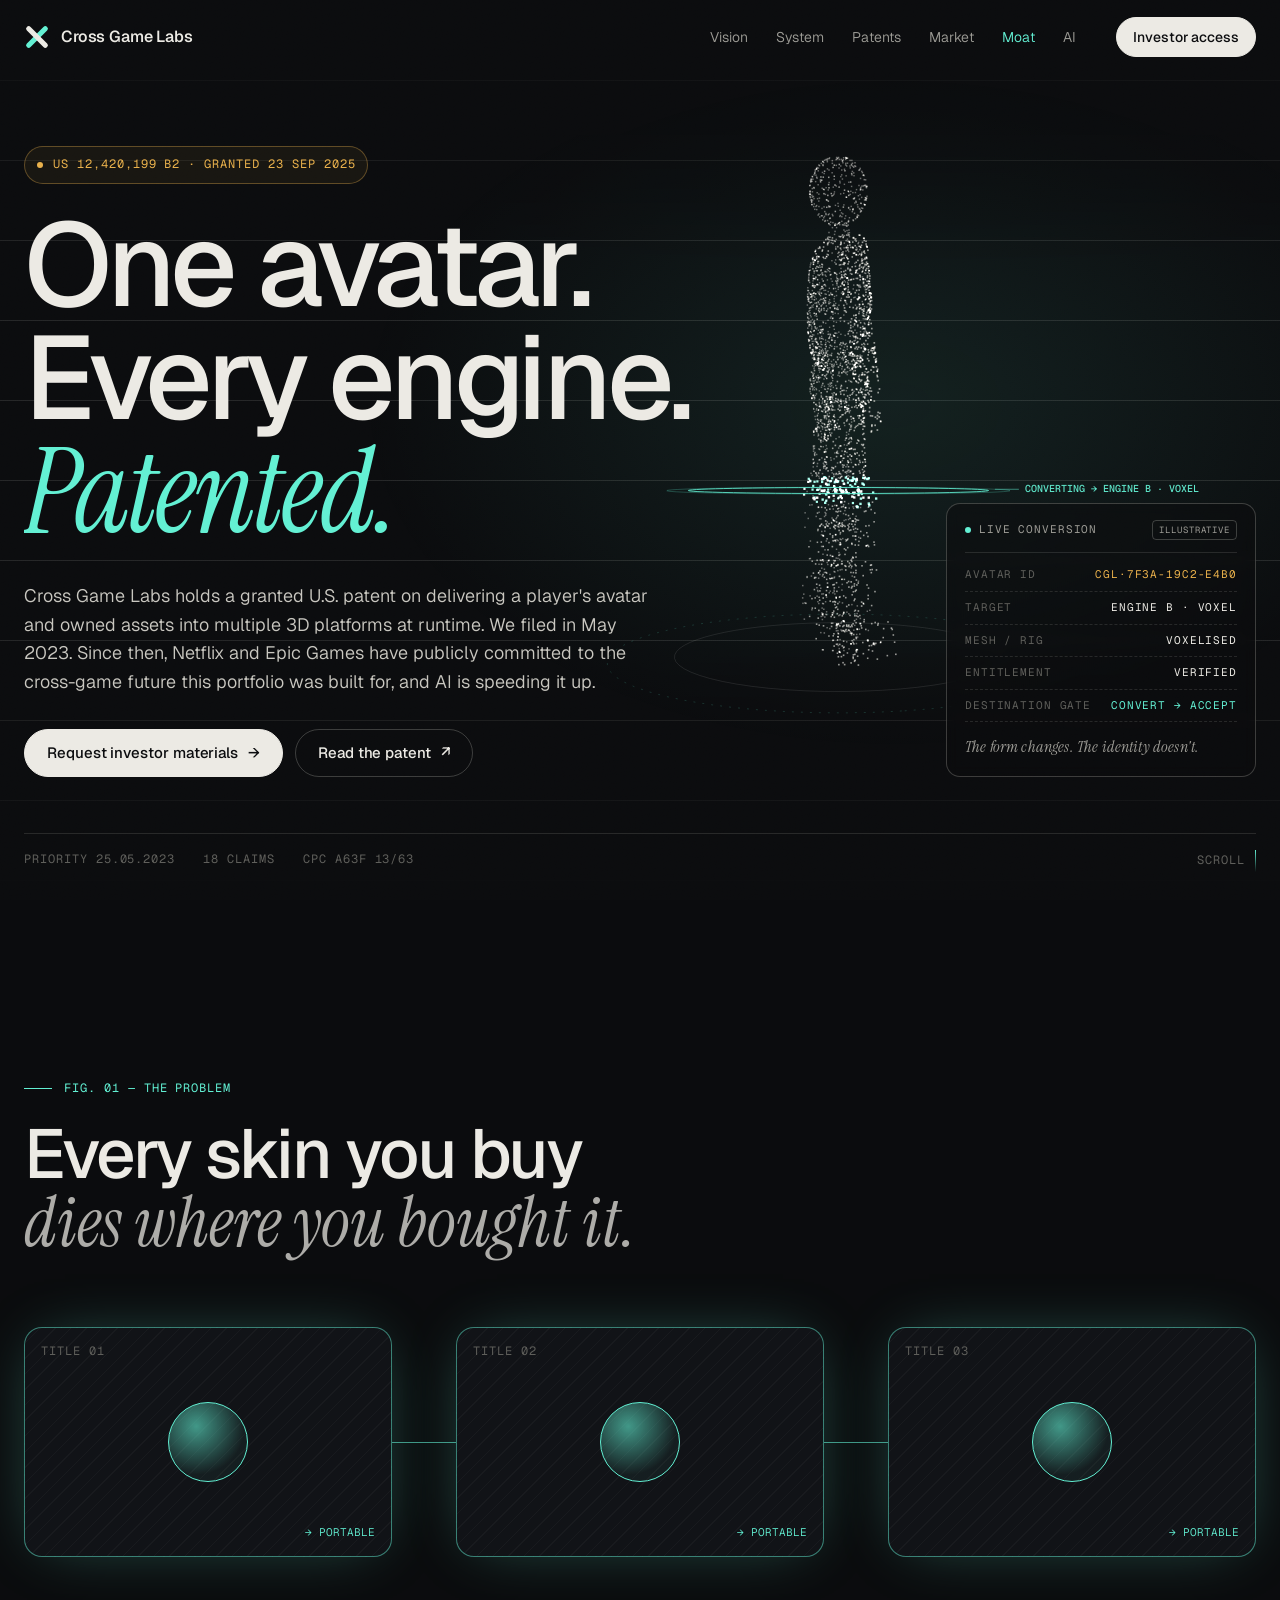
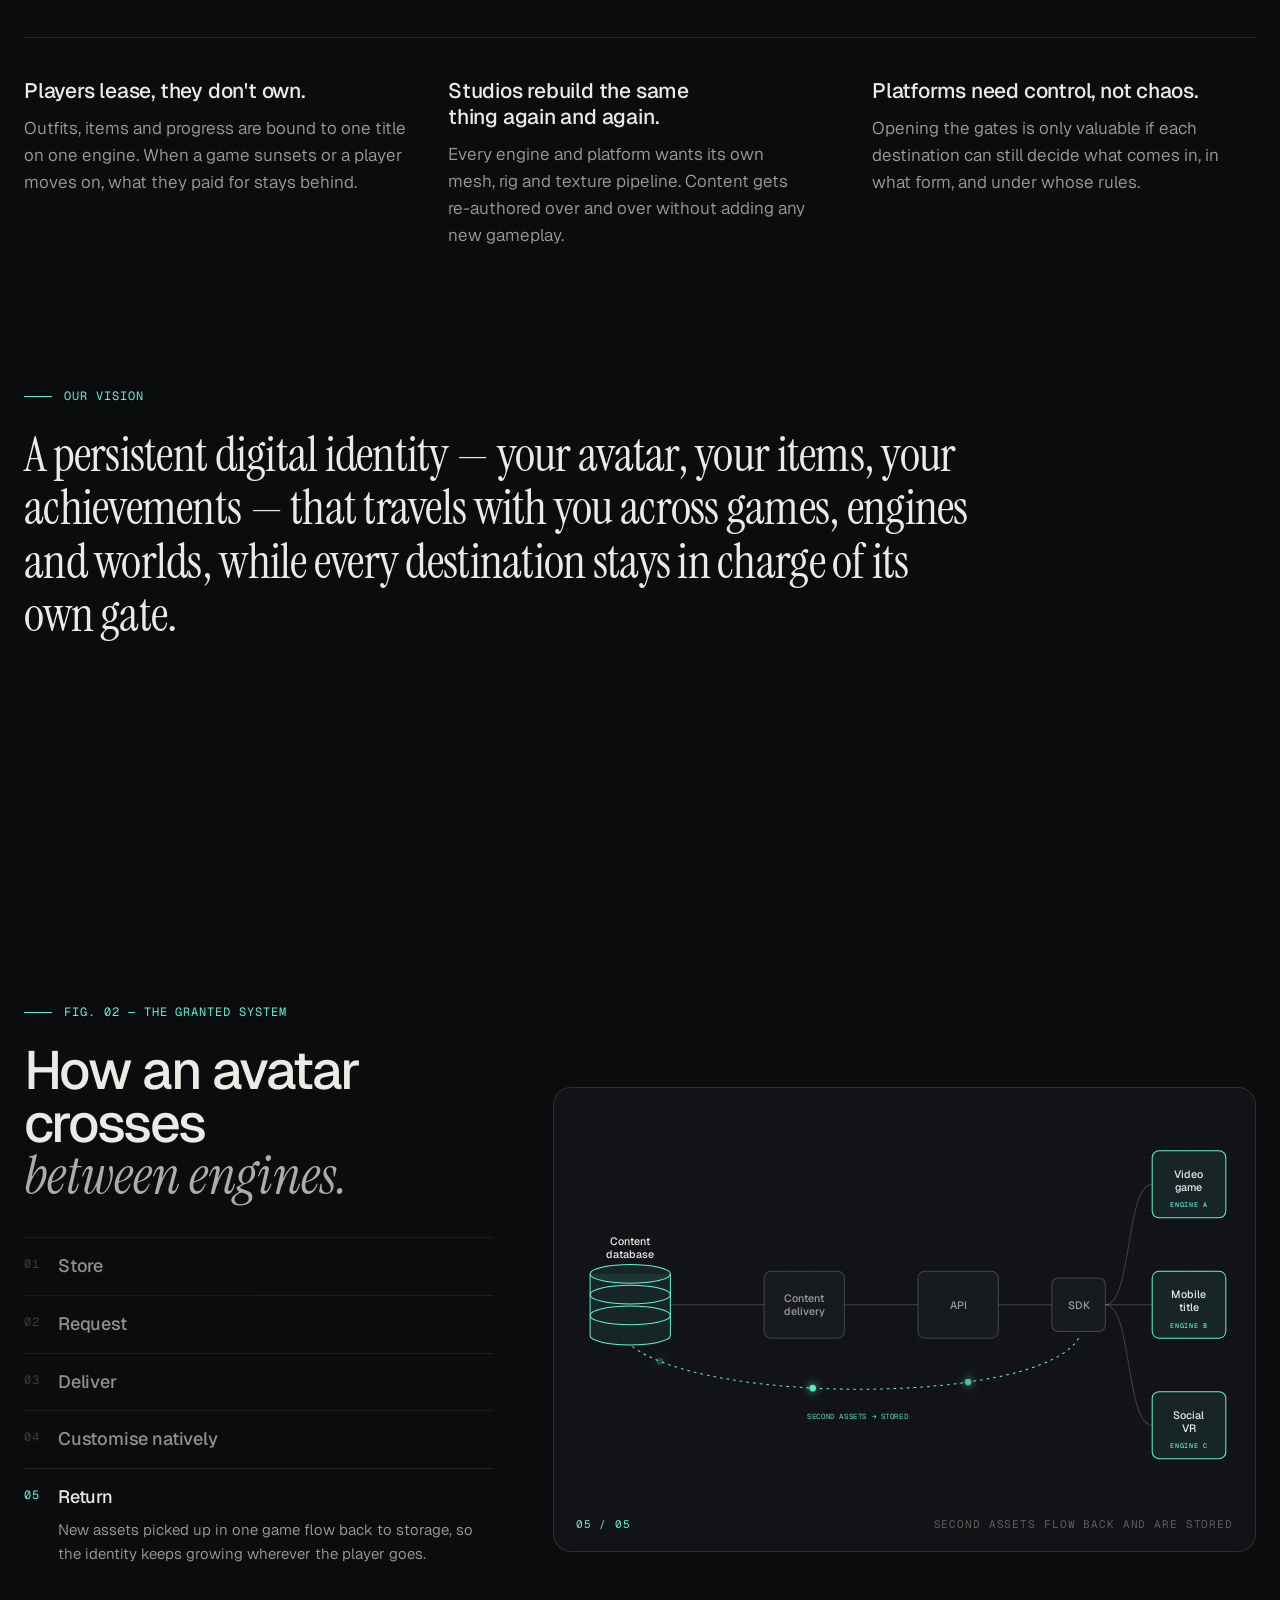
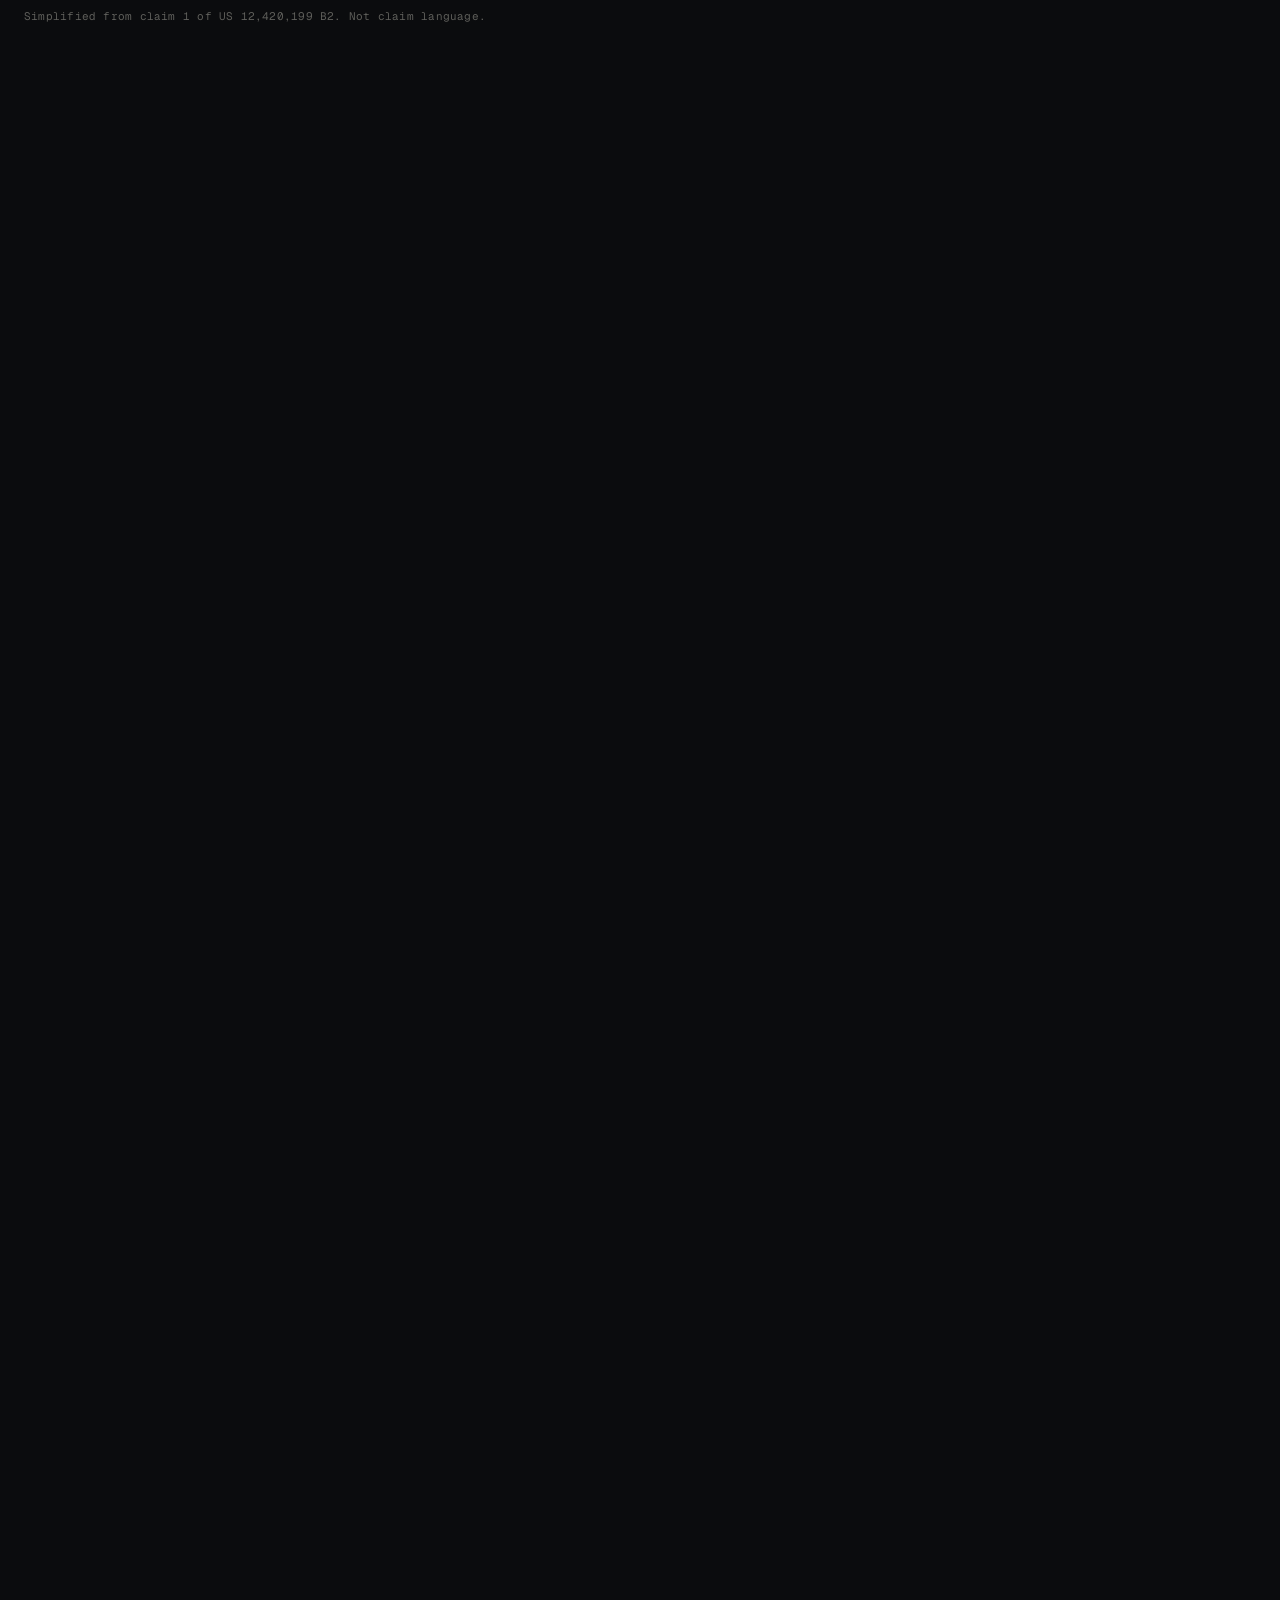
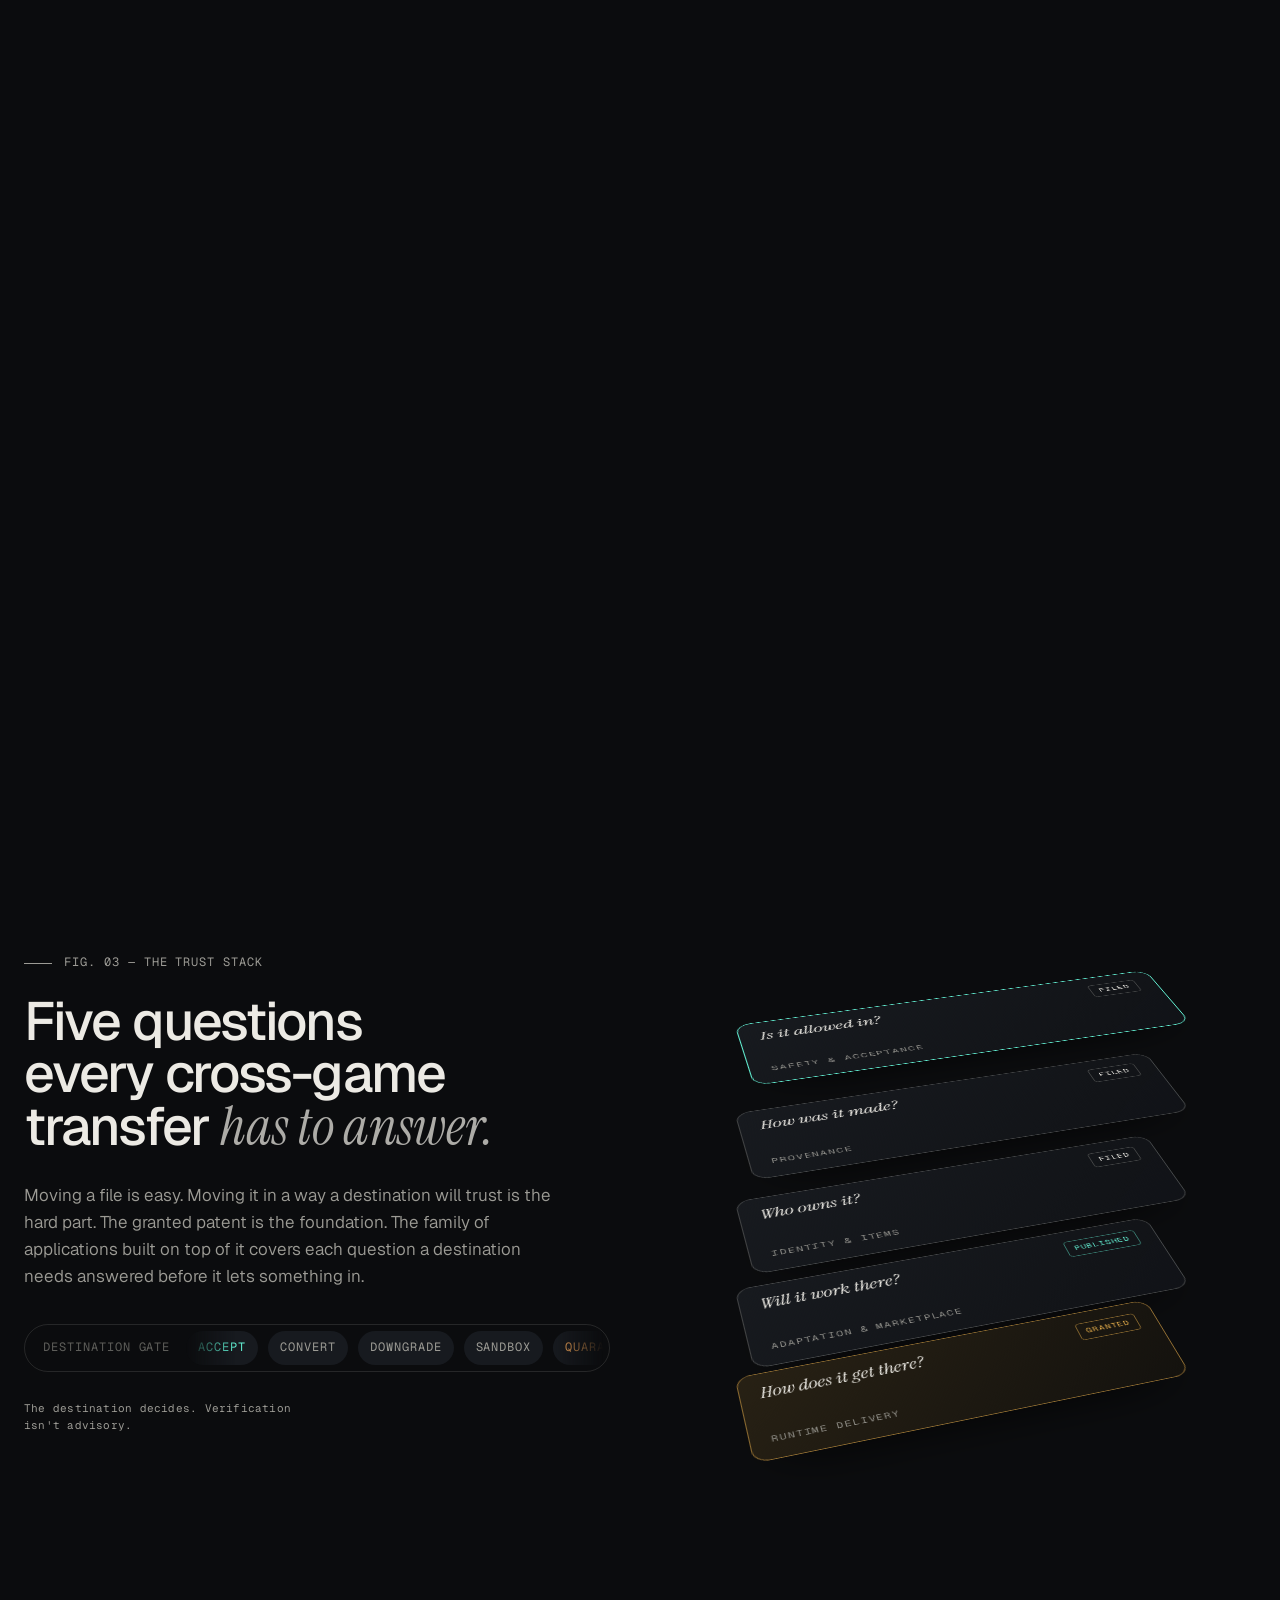
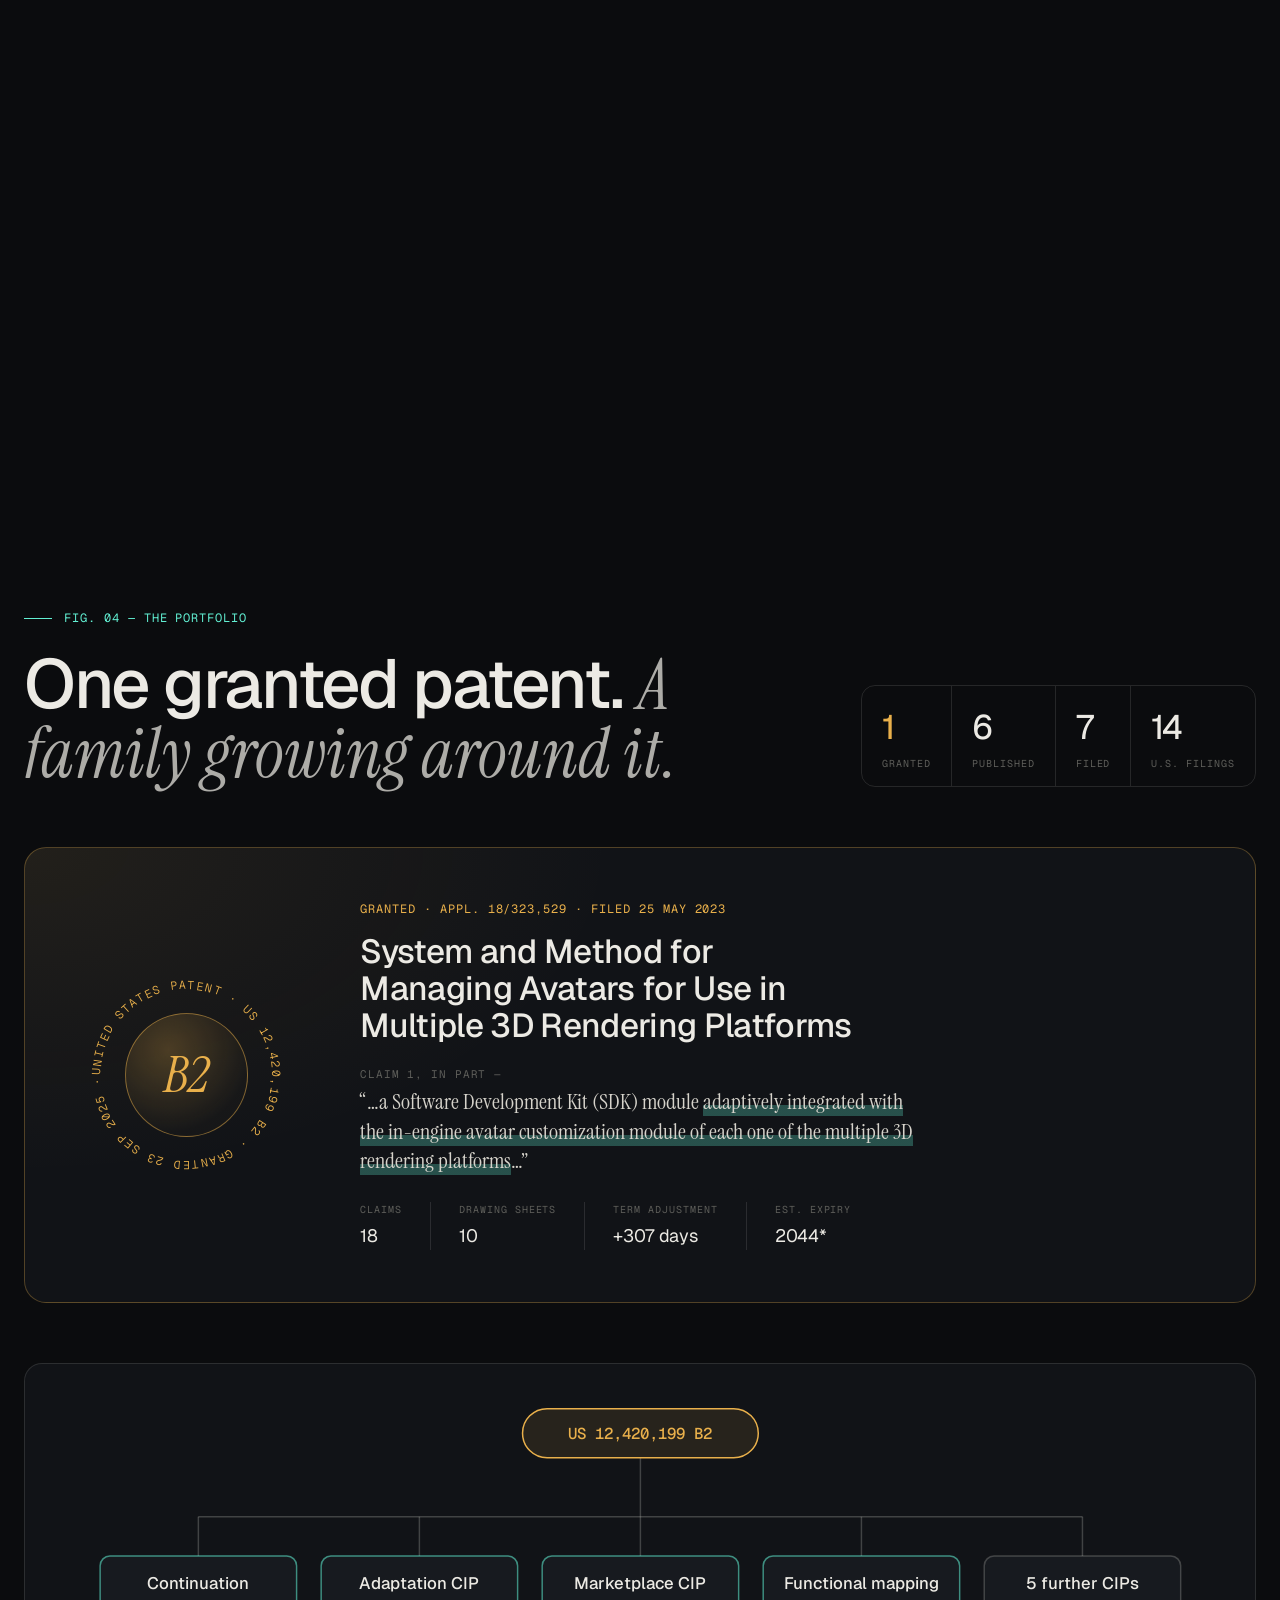
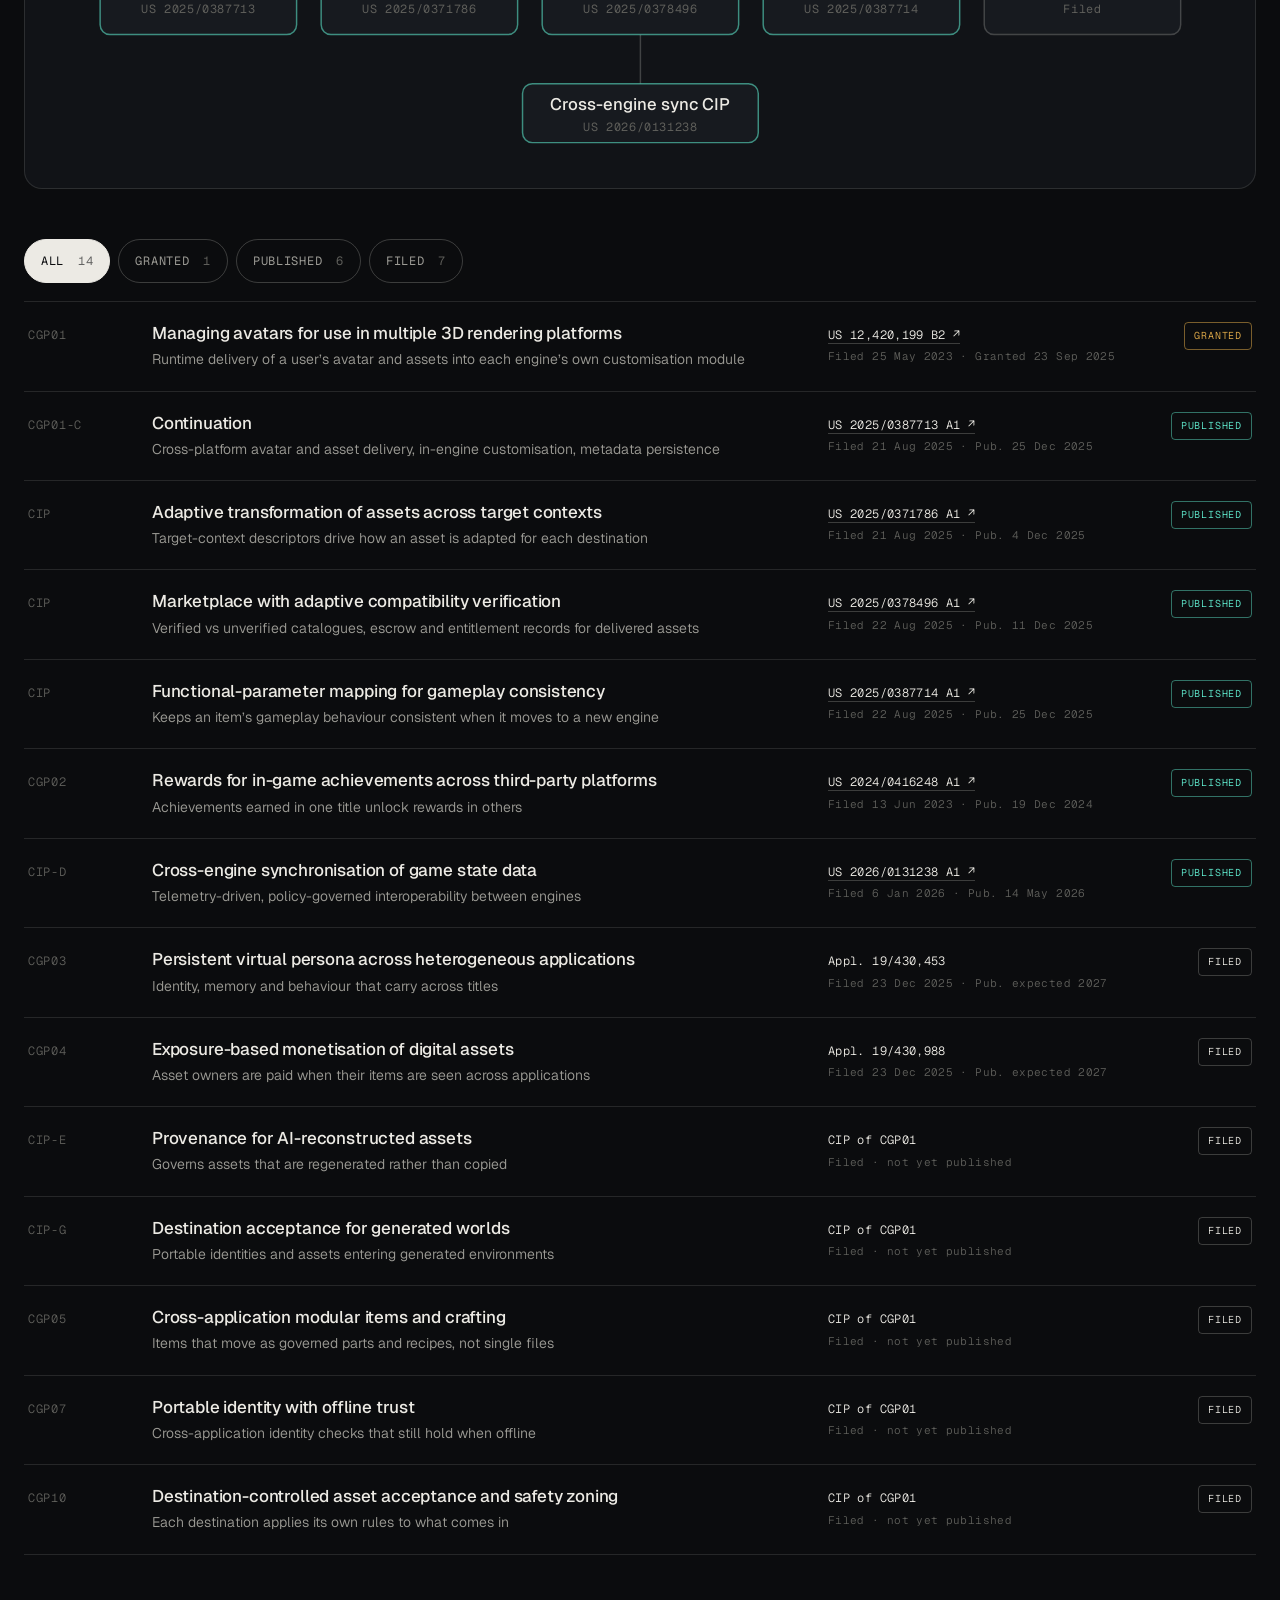
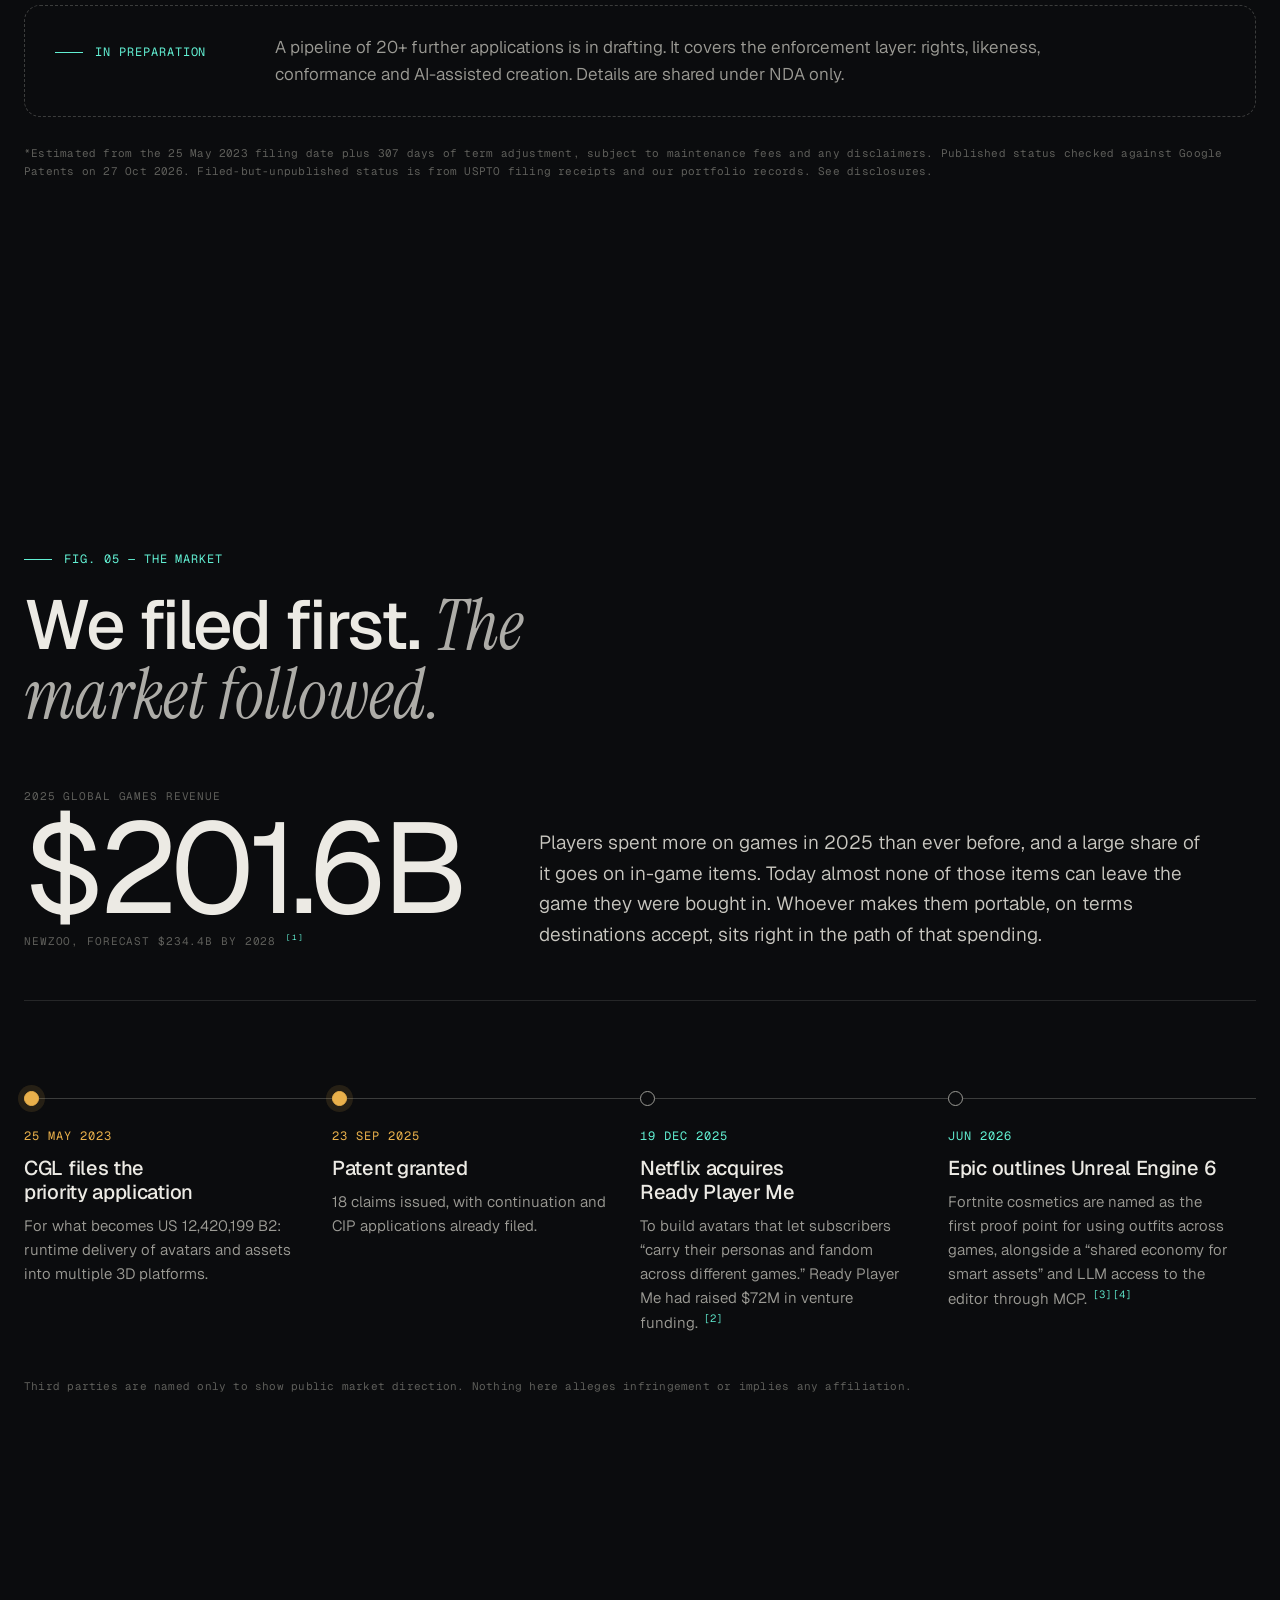
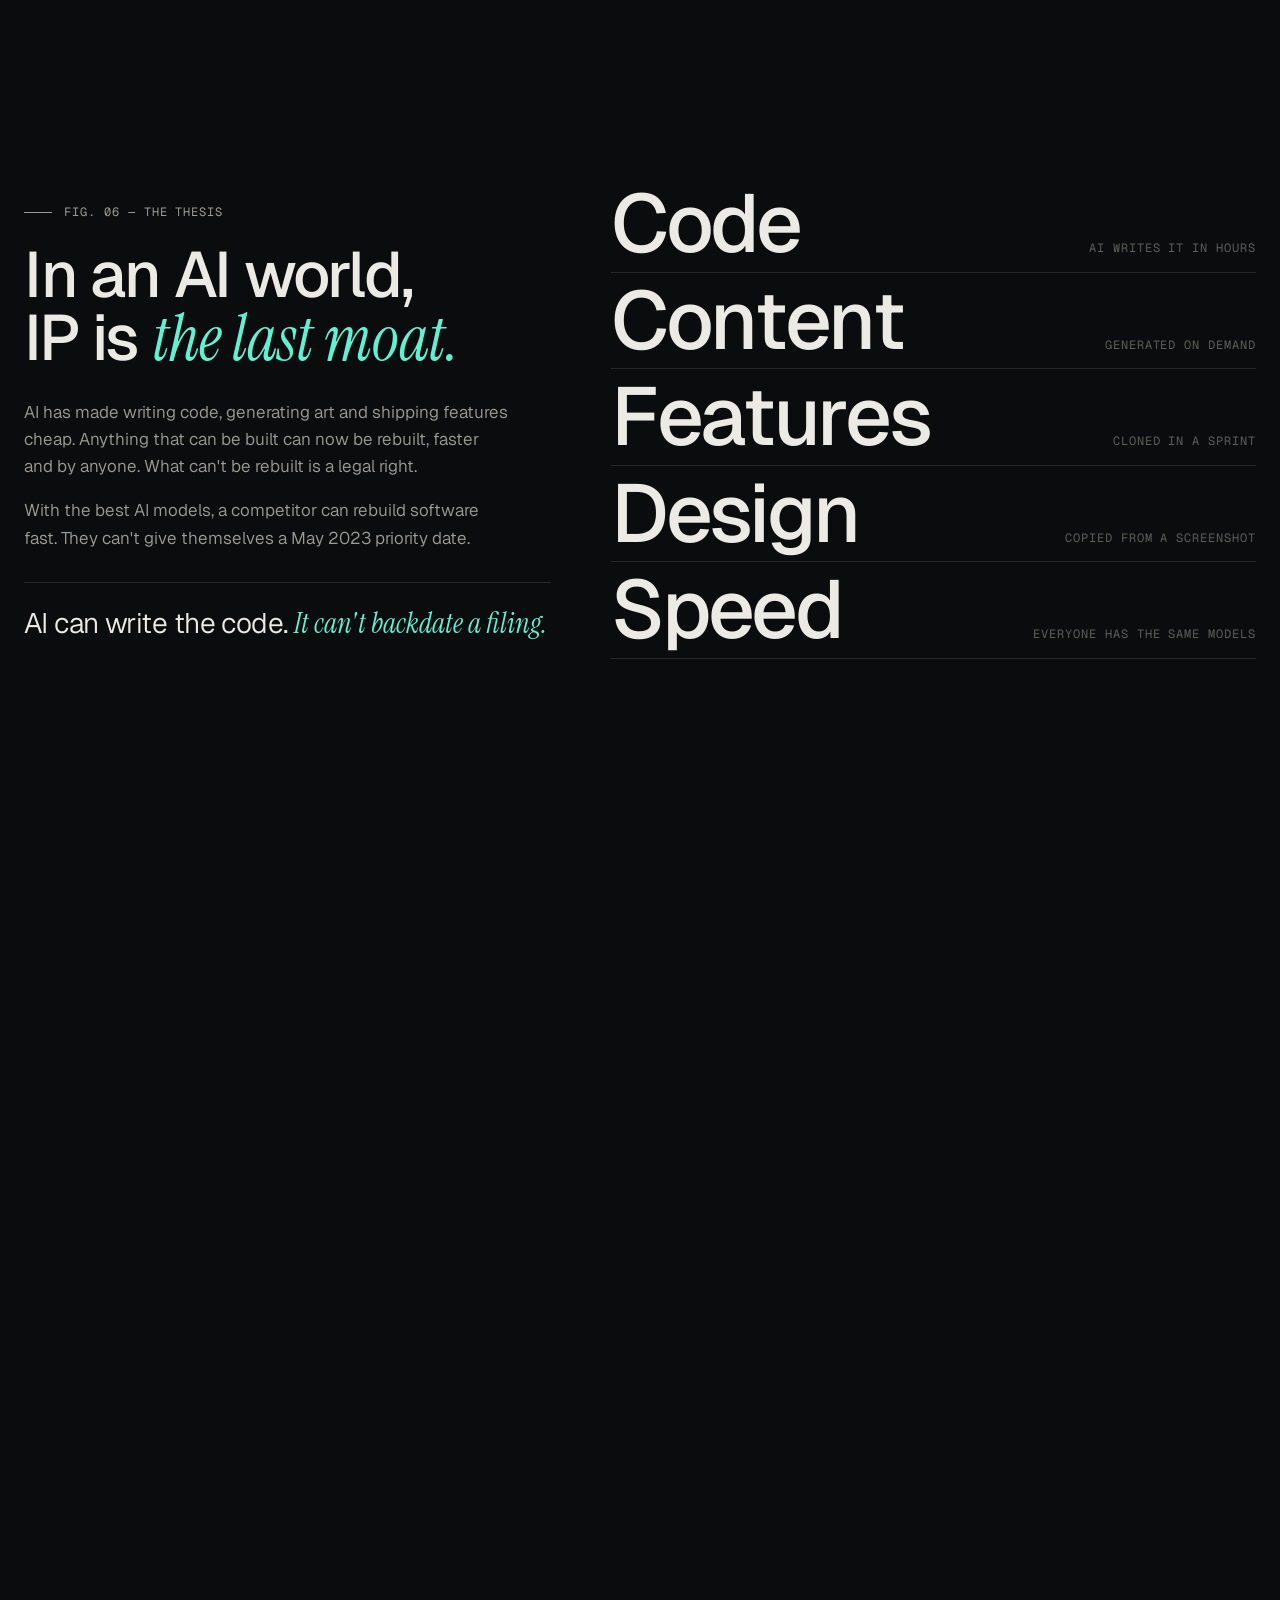
==== commit 39d93b5a: "Reframe AI section around the granted patent's runtime delivery architecture" ====
--- a/index.html
+++ b/index.html
@@ -4,7 +4,7 @@
 <meta charset="utf-8">
 <meta name="viewport" content="width=device-width, initial-scale=1">
 <title>Cross Game Labs — The patented layer for cross-game identity</title>
-<meta name="description" content="Cross Game Labs holds a granted U.S. patent (US 12,420,199 B2) on delivering a user's avatar and assets into multiple 3D platforms at runtime, plus a growing family of filed applications. Investor overview.">
+<meta name="description" content="Cross Game Labs holds a granted U.S. patent (US 12,420,199 B2) on delivering a user's avatar and assets into multiple 3D platforms at runtime, plus a growing family of filed applications. Investor overview: cross-game identity, provenance and acceptance in the age of AI.">
 <meta name="theme-color" content="#0B0C0E">
 <link rel="preconnect" href="https://fonts.googleapis.com">
 <link rel="preconnect" href="https://fonts.gstatic.com" crossorigin>
@@ -30,13 +30,14 @@
       <li><a href="#portfolio">Patents</a></li>
       <li><a href="#market">Market</a></li>
       <li><a href="#moat">Moat</a></li>
+      <li><a href="#ai">AI</a></li>
     </ul>
   </nav>
   <a class="btn btn-sm" href="#access">Investor access</a>
   <button class="menu" aria-expanded="false" aria-controls="mobile-menu" aria-label="Open menu"><span></span><span></span></button>
 </header>
 <div class="mobile-menu" id="mobile-menu" hidden>
-  <a href="#vision">Vision</a><a href="#system">System</a><a href="#portfolio">Patents</a><a href="#market">Market</a><a href="#moat">Moat</a><a href="#access">Investor access</a>
+  <a href="#vision">Vision</a><a href="#system">System</a><a href="#portfolio">Patents</a><a href="#market">Market</a><a href="#moat">Moat</a><a href="#ai">AI</a><a href="#access">Investor access</a>
 </div>
 
 <main id="main">
@@ -52,7 +53,7 @@
         <span class="line"><span>Every engine.</span></span>
         <span class="line"><span><em>Patented.</em></span></span>
       </h1>
-      <p class="lede">Cross Game Labs holds a granted U.S. patent on delivering a player's avatar and owned assets into multiple 3D platforms at runtime. We filed in May 2023. Since then, Netflix and Epic Games have publicly committed to the cross-game future this portfolio was built for.</p>
+      <p class="lede">Cross Game Labs holds a granted U.S. patent on delivering a player's avatar and owned assets into multiple 3D platforms at runtime. We filed in May 2023. Since then, Netflix and Epic Games have publicly committed to the cross-game future this portfolio was built for, and AI is speeding it up.</p>
       <div class="cta-row">
         <a class="btn" href="#access">Request investor materials <span aria-hidden="true">→</span></a>
         <a class="btn btn-ghost" href="https://patents.google.com/patent/US12420199B2/en" target="_blank" rel="noopener">Read the patent <span aria-hidden="true">↗</span></a>
@@ -288,6 +289,7 @@
         <p class="fig mono">FIG. 06 — The thesis</p>
         <h2 id="moat-title" class="h2">In an AI world, IP is <em>the last moat.</em></h2>
         <p>AI has made writing code, generating art and shipping features cheap. Anything that can be built can now be rebuilt, faster and by anyone. What can't be rebuilt is a legal right.</p>
+        <p>With the best AI models, a competitor can rebuild software fast. They can't give themselves a May 2023 priority date.</p>
         <p class="pull">AI can write the code. <em>It can't backdate a filing.</em></p>
       </div>
       <div class="erosion" aria-label="Moats that AI commoditises, and the one that remains">
@@ -319,10 +321,94 @@
   </div>
 </section>
 
+<!-- ============ AI ============ -->
+<section class="section ai" id="ai" aria-labelledby="ai-title">
+  <div class="wrap">
+    <p class="fig mono reveal">FIG. 07 — AI and the portfolio</p>
+    <div class="ai-head">
+      <h2 id="ai-title" class="h2 reveal">AI multiplies what moves between games. <em>It all still needs a way in.</em></h2>
+      <p class="ai-intro reveal">AI makes assets cheaper to convert and create. A model can rebuild an outfit for a new engine or generate a whole world. The result is more assets moving between games, not fewer. Each one still has to be stored against a player's identity, delivered into each engine at runtime, and opened in that game's own customisation tools. That is the architecture claimed in our granted patent. AI doesn't replace that step; it sends more traffic through it. On top of that foundation, our filed applications cover the questions AI makes urgent: where an asset came from, who owns it, and whether a destination lets it in.</p>
+    </div>
+
+    <!-- Interactive: AI reconstruction + receipt -->
+    <figure class="recon reveal" aria-labelledby="recon-cap">
+      <div class="recon-top">
+        <p class="mono recon-label">Illustrative · An AI-rebuilt asset arrives at a destination</p>
+        <div class="recon-toggle" role="radiogroup" aria-label="Choose the scenario">
+          <button type="button" role="radio" aria-checked="true" data-mode="receipt">Provenance attached</button>
+          <button type="button" role="radio" aria-checked="false" data-mode="laundered">Provenance stripped</button>
+        </div>
+      </div>
+      <div class="recon-stage">
+        <div class="recon-col">
+          <span class="mono step-n">01 · Source</span>
+          <div class="recon-art src" aria-hidden="true"><canvas width="220" height="220" data-art="src"></canvas></div>
+          <p>A licensed outfit, owned by a player in one title.</p>
+        </div>
+        <div class="recon-arrow" aria-hidden="true"><span class="mono">AI rebuild</span><i></i></div>
+        <div class="recon-col">
+          <span class="mono step-n">02 · Rebuilt</span>
+          <div class="recon-art out" aria-hidden="true"><canvas width="220" height="220" data-art="out"></canvas></div>
+          <p>A model regenerates it for a new engine. The file is new, so file-based protection sees nothing.</p>
+        </div>
+        <div class="recon-arrow" aria-hidden="true"><span class="mono">Delivered</span><i></i></div>
+        <div class="recon-col gate-col">
+          <span class="mono step-n">03 · Destination gate</span>
+          <dl class="receipt mono" aria-label="Provenance record">
+            <div><dt>Source evidence</dt><dd data-k="src">bound</dd></div>
+            <div><dt>AI pipeline</dt><dd data-k="pipe">identified</dd></div>
+            <div><dt>Output asset</dt><dd data-k="out">bound</dd></div>
+            <div><dt>Owner rights</dt><dd data-k="rights">verified</dd></div>
+          </dl>
+          <p class="verdict mono" aria-live="polite"><span>ACCEPT</span></p>
+        </div>
+      </div>
+      <figcaption id="recon-cap" class="recon-cap">This is the problem behind our filed application on <b>provenance for AI-reconstructed assets</b>. A rebuild shouldn't erase the chain of custody, and a regenerated copy shouldn't get in just because the file is new.</figcaption>
+    </figure>
+
+    <div class="ai-map">
+      <p class="mono ai-map-label reveal">Where AI changes the game, and the portfolio coverage that maps to it</p>
+      <ol class="ai-rows">
+        <li class="reveal granted-row">
+          <span class="mono ai-n">00</span>
+          <div class="ai-shift"><h3>AI converts assets faster</h3><p>Cheaper conversion means more assets moving between games. Each one still has to be delivered into each engine at runtime and saved back to the player's identity.</p></div>
+          <div class="ai-cover granted"><span class="mono">Granted · US 12,420,199 B2</span><b>Runtime delivery of avatars and assets into multiple 3D platforms</b></div>
+        </li>
+        <li class="reveal">
+          <span class="mono ai-n">01</span>
+          <div class="ai-shift"><h3>AI rebuilds assets</h3><p>Copy protection fails once a model can recreate an item from a picture of it.</p></div>
+          <div class="ai-cover"><span class="mono">Filed · CIP of CGP01</span><b>Provenance for AI-reconstructed assets</b></div>
+        </li>
+        <li class="reveal">
+          <span class="mono ai-n">02</span>
+          <div class="ai-shift"><h3>AI generates worlds</h3><p>A generated world doesn't exist until runtime, so it can't pre-approve what players bring into it.</p></div>
+          <div class="ai-cover"><span class="mono">Filed · CIP of CGP01</span><b>Destination acceptance for generated worlds</b></div>
+        </li>
+        <li class="reveal">
+          <span class="mono ai-n">03</span>
+          <div class="ai-shift"><h3>AI characters need to persist</h3><p>Companions and characters with memory need their identity and behaviour to survive a move between titles.</p></div>
+          <div class="ai-cover"><span class="mono">Filed · Appl. 19/430,453</span><b>Persistent virtual persona across applications</b></div>
+        </li>
+        <li class="reveal">
+          <span class="mono ai-n">04</span>
+          <div class="ai-shift"><h3>AI output has to pay its sources</h3><p>When an owned asset shows up in rendered or generated content, its owner needs to be counted and paid.</p></div>
+          <div class="ai-cover"><span class="mono">Filed · Appl. 19/430,988</span><b>Exposure-based monetisation, including generative platforms</b></div>
+        </li>
+        <li class="reveal">
+          <span class="mono ai-n">05</span>
+          <div class="ai-shift"><h3>AI agents build the games</h3><p>Engines are opening their editors to AI models. Epic is exposing Unreal Engine 6 to Claude, Gemini and custom models through MCP. <a href="#s3" class="cite">[3]</a></p></div>
+          <div class="ai-cover pending"><span class="mono">In preparation</span><b>AI-agent and autonomous-avatar applications · Under NDA</b></div>
+        </li>
+      </ol>
+    </div>
+    <p class="note mono">Descriptions are simplified and are not claim language. Pending applications may not issue, and the scope of any issued claims may differ.</p>
+  </div>
+</section>
+
 <!-- ============ VALUE ============ -->
 <section class="section value" id="value" aria-labelledby="value-title">
   <div class="wrap">
-    <p class="fig mono reveal">FIG. 07 — How the portfolio creates value</p>
+    <p class="fig mono reveal">FIG. 08 — How the portfolio creates value</p>
     <h2 id="value-title" class="h2 reveal">Three ways the IP <em>turns into revenue.</em></h2>
     <ol class="lanes">
       <li class="reveal"><span class="n mono">A</span><div><h3>License</h3><p>Engines, platforms and publishers building cross-game avatars and items license the rights to do it.</p></div><span class="lane-tag mono">Primary</span></li>
--- a/styles.css
+++ b/styles.css
@@ -320,6 +320,80 @@
 .big-quote em{color:var(--signal)}
 .moat-after-grid div p{color:var(--muted);margin:0}
 
+/* ---------- AI ---------- */
+.ai{border-top:1px solid var(--line);background:radial-gradient(50% 40% at 85% 10%,rgba(98,240,211,.06),transparent 70%)}
+.ai-head{display:grid;grid-template-columns:minmax(0,1.1fr) minmax(0,.9fr);gap:60px;align-items:end;margin-bottom:70px}
+.ai-head .h2{max-width:15ch}
+.ai-intro{color:#C9C7C0;font-size:18px;margin:0;max-width:54ch}
+.recon{margin:0 0 100px;border:1px solid var(--line-2);border-radius:22px;background:var(--ink-2);padding:clamp(20px,3vw,36px);position:relative;overflow:hidden}
+.recon::before{content:"";position:absolute;inset:0;background:linear-gradient(var(--line) 1px,transparent 1px) 0 0/100% 40px;opacity:.35;pointer-events:none;mask-image:radial-gradient(80% 80% at 50% 50%,#000,transparent)}
+.recon-top{position:relative;display:flex;justify-content:space-between;align-items:center;gap:20px;flex-wrap:wrap;margin-bottom:30px}
+.recon-label{color:var(--dim);margin:0}
+.recon-toggle{display:inline-flex;border:1px solid var(--line-2);border-radius:999px;padding:4px;gap:4px}
+.recon-toggle button{min-height:40px;padding:0 16px;border-radius:999px;border:0;background:transparent;color:var(--muted);font-family:var(--mono);font-size:11px;letter-spacing:.08em;text-transform:uppercase;cursor:pointer;transition:background .3s,color .3s}
+.recon-toggle button:hover{color:var(--paper)}
+.recon-toggle button[aria-checked="true"]{background:var(--paper);color:var(--ink)}
+.recon-toggle button[data-mode="laundered"][aria-checked="true"]{background:var(--warn)}
+.recon-stage{position:relative;display:grid;grid-template-columns:minmax(0,1fr) 90px minmax(0,1fr) 90px minmax(0,1.15fr);align-items:start;gap:0 10px}
+.recon-col p{color:var(--muted);font-size:14px;margin:14px 0 0;max-width:30ch}
+.step-n{color:var(--signal);display:block;margin-bottom:12px;font-size:11px}
+.recon-art{aspect-ratio:1;border:1px solid var(--line);border-radius:16px;background:radial-gradient(circle at 50% 40%,rgba(236,234,228,.05),transparent 70%),var(--ink-3);display:grid;place-items:center;position:relative}
+.recon-art canvas{width:86%;height:86%}
+.recon-art.out::after{content:"PROVENANCE ✓";position:absolute;top:10px;right:10px;font-family:var(--mono);font-size:9px;letter-spacing:.1em;color:var(--signal);border:1px solid rgba(98,240,211,.5);padding:3px 6px;border-radius:4px;transition:opacity .4s}
+.recon.laundered .recon-art.out::after{content:"NO PROVENANCE";color:var(--warn);border-color:rgba(242,166,90,.5)}
+.recon-arrow{align-self:center;display:flex;flex-direction:column;align-items:center;gap:8px;margin-top:-30px}
+.recon-arrow span{color:var(--dim);font-size:9px;white-space:nowrap}
+.recon-arrow i{display:block;width:100%;height:1px;background:linear-gradient(90deg,var(--line-2),var(--signal));position:relative;overflow:hidden}
+.recon-arrow i::after{content:"";position:absolute;top:-2px;left:-20%;width:20%;height:5px;border-radius:3px;background:var(--signal);box-shadow:0 0 10px var(--signal);animation:travel 2.2s linear infinite}
+@keyframes travel{to{left:100%}}
+.receipt{margin:0;border:1px solid var(--line-2);border-radius:14px;padding:6px 16px;font-size:11px;background:rgba(11,12,14,.5)}
+.receipt div{display:flex;justify-content:space-between;gap:10px;padding:11px 0;border-bottom:1px dashed var(--line)}
+.receipt div:last-child{border:0}
+.receipt dt{color:var(--dim)}
+.receipt dd{margin:0;color:var(--signal)}
+.receipt dd.bad{color:var(--warn)}
+.receipt dd.flip{animation:flip .45s var(--ease)}
+.verdict{max-width:none!important;margin:16px 0 0;display:flex;align-items:center;justify-content:center;min-height:64px;border-radius:14px;border:1px solid rgba(98,240,211,.5);background:rgba(98,240,211,.08);color:var(--signal);font-size:20px;letter-spacing:.18em;transition:all .4s var(--ease)}
+.recon.laundered .verdict{border-color:rgba(242,166,90,.55);background:rgba(242,166,90,.08);color:var(--warn)}
+.verdict.pop span{animation:pop .5s var(--ease)}
+@keyframes pop{0%{opacity:0;transform:scale(.9)}100%{opacity:1;transform:none}}
+.recon-cap{position:relative;margin-top:30px;color:var(--muted);font-size:15px;max-width:80ch}
+.recon-cap b{color:var(--paper);font-weight:500}
+.ai-map-label{color:var(--dim);margin:0 0 18px}
+.ai-rows{list-style:none;margin:0;padding:0;border-top:1px solid var(--line)}
+.ai-rows li{display:grid;grid-template-columns:70px minmax(0,1fr) minmax(0,380px);gap:30px;align-items:center;padding:28px 0;border-bottom:1px solid var(--line);position:relative}
+.ai-rows li::before{content:"";position:absolute;left:0;top:-1px;height:1px;width:100%;background:var(--signal);transform:scaleX(0);transform-origin:0;transition:transform .6s var(--ease)}
+.ai-rows li:hover::before{transform:scaleX(1)}
+.ai-rows li:nth-child(2){transition-delay:.06s}.ai-rows li:nth-child(3){transition-delay:.12s}.ai-rows li:nth-child(4){transition-delay:.18s}.ai-rows li:nth-child(5){transition-delay:.24s}.ai-rows li:nth-child(6){transition-delay:.3s}
+.ai-n{color:var(--signal);font-size:13px}
+.ai-shift h3{font-size:clamp(24px,2.4vw,34px);letter-spacing:-.03em;line-height:1.05;margin-bottom:8px}
+.ai-shift p{color:var(--muted);margin:0;max-width:52ch;font-size:15px}
+.ai-cover{border:1px solid var(--line-2);border-radius:14px;padding:14px 18px;display:flex;flex-direction:column;gap:6px;background:var(--ink-2);transition:border-color .3s}
+.ai-rows li:hover .ai-cover{border-color:rgba(98,240,211,.5)}
+.ai-cover span{color:var(--paper);font-size:10px;opacity:.75}
+.ai-cover b{font-weight:500;font-size:16px;line-height:1.3;letter-spacing:-.01em}
+.ai-cover.granted{border-color:rgba(233,176,75,.55);background:radial-gradient(120% 140% at 0% 0%,rgba(233,176,75,.1),transparent 60%),var(--ink-2)}
+.ai-cover.granted span{color:var(--seal);opacity:1}
+.granted-row .ai-n{color:var(--seal)}
+.ai-rows li.granted-row:hover .ai-cover{border-color:var(--seal)}
+.ai-cover.pending{border-style:dashed;background:transparent}
+.ai-cover.pending span{color:var(--seal);opacity:1}
+.ai-cover.pending b{color:var(--muted)}
+@media (max-width:900px){
+  .ai-head{grid-template-columns:minmax(0,1fr);gap:24px;margin-bottom:46px}
+  .recon-stage{grid-template-columns:minmax(0,1fr) minmax(0,1fr);gap:18px 14px}
+  .recon-arrow{display:none}
+  .gate-col{grid-column:1/-1}
+  .ai-rows li{grid-template-columns:44px minmax(0,1fr);gap:14px 16px;align-items:start}
+  .ai-n{padding-top:8px}
+  .ai-cover{grid-column:2}
+}
+@media (max-width:560px){
+  .recon-toggle{width:100%}
+  .recon-toggle button{flex:1;padding:0 8px;font-size:10px}
+  .recon-col p{font-size:13px}
+}
+
 /* ---------- value ---------- */
 .lanes{list-style:none;margin:60px 0 0;padding:0;border-top:1px solid var(--line)}
 .lanes li{display:grid;grid-template-columns:90px 1fr auto;gap:30px;align-items:center;padding:34px 0;border-bottom:1px solid var(--line);position:relative;overflow:hidden}
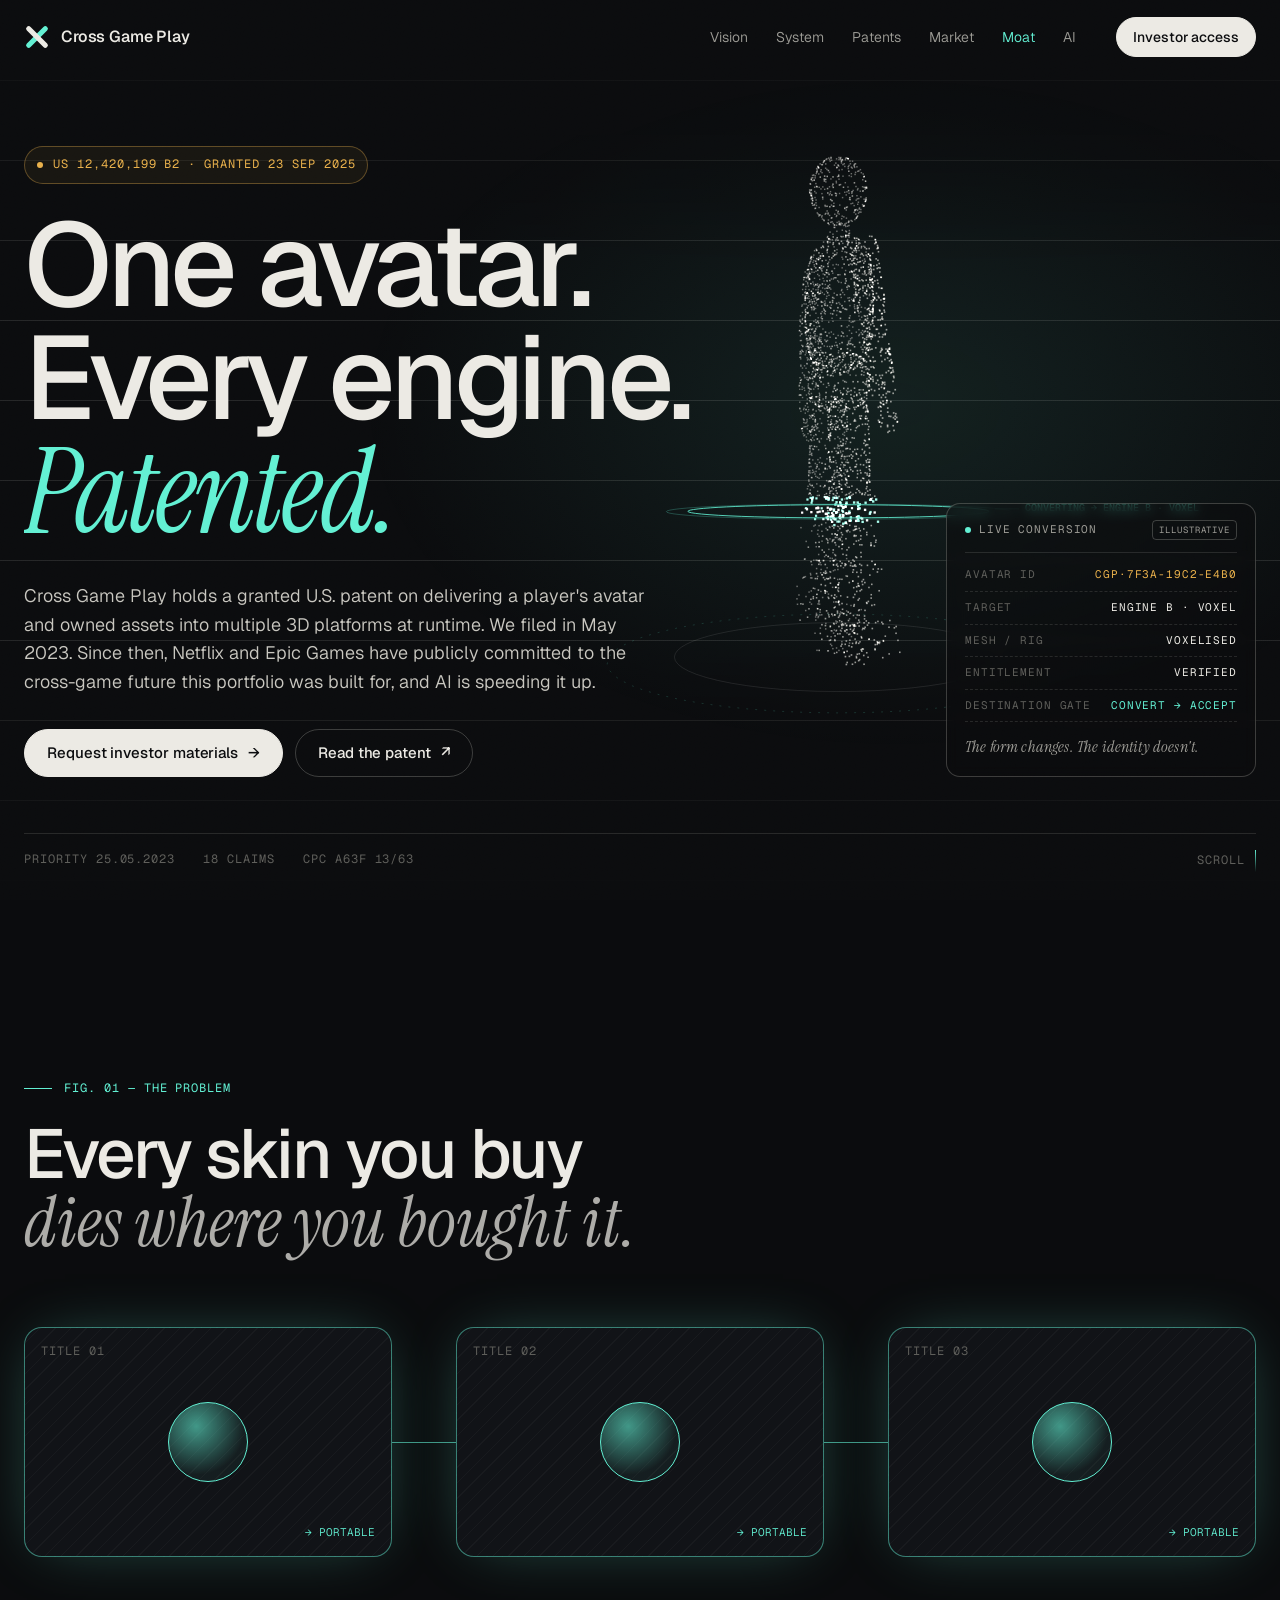
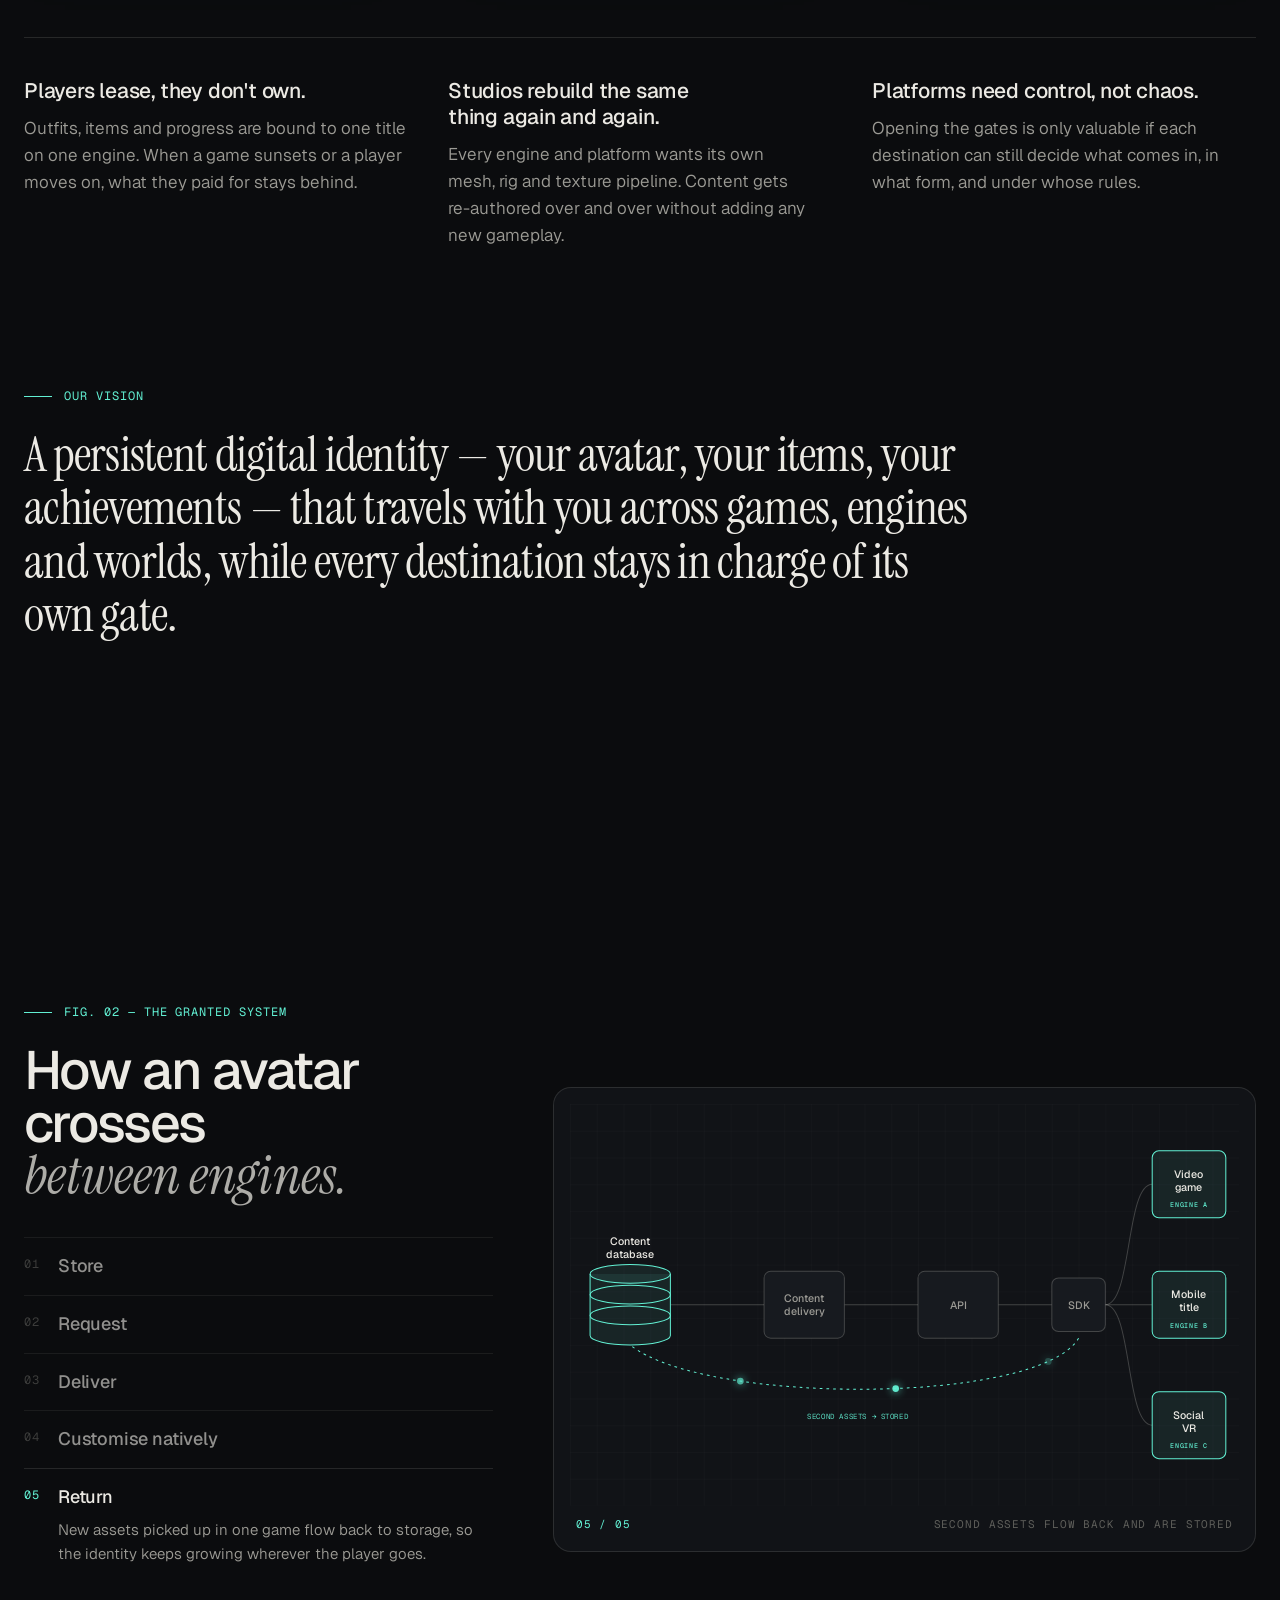
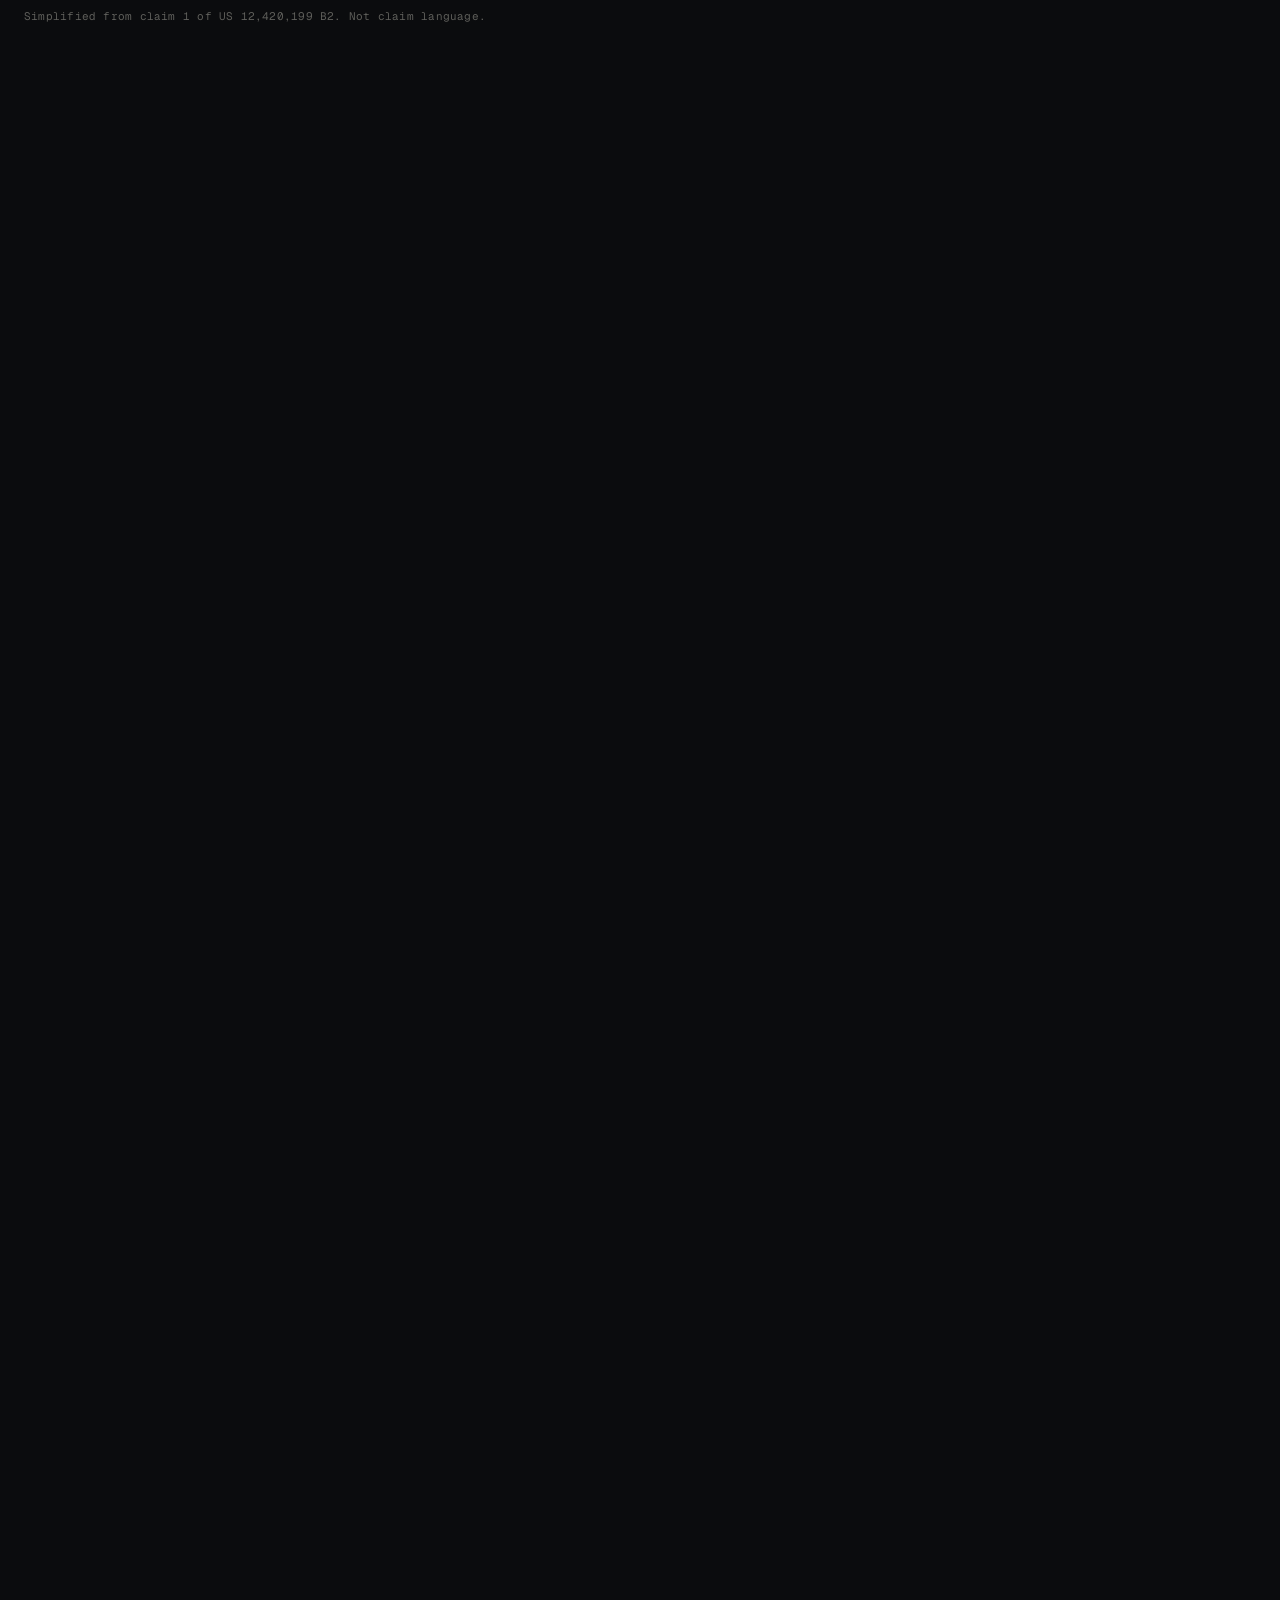
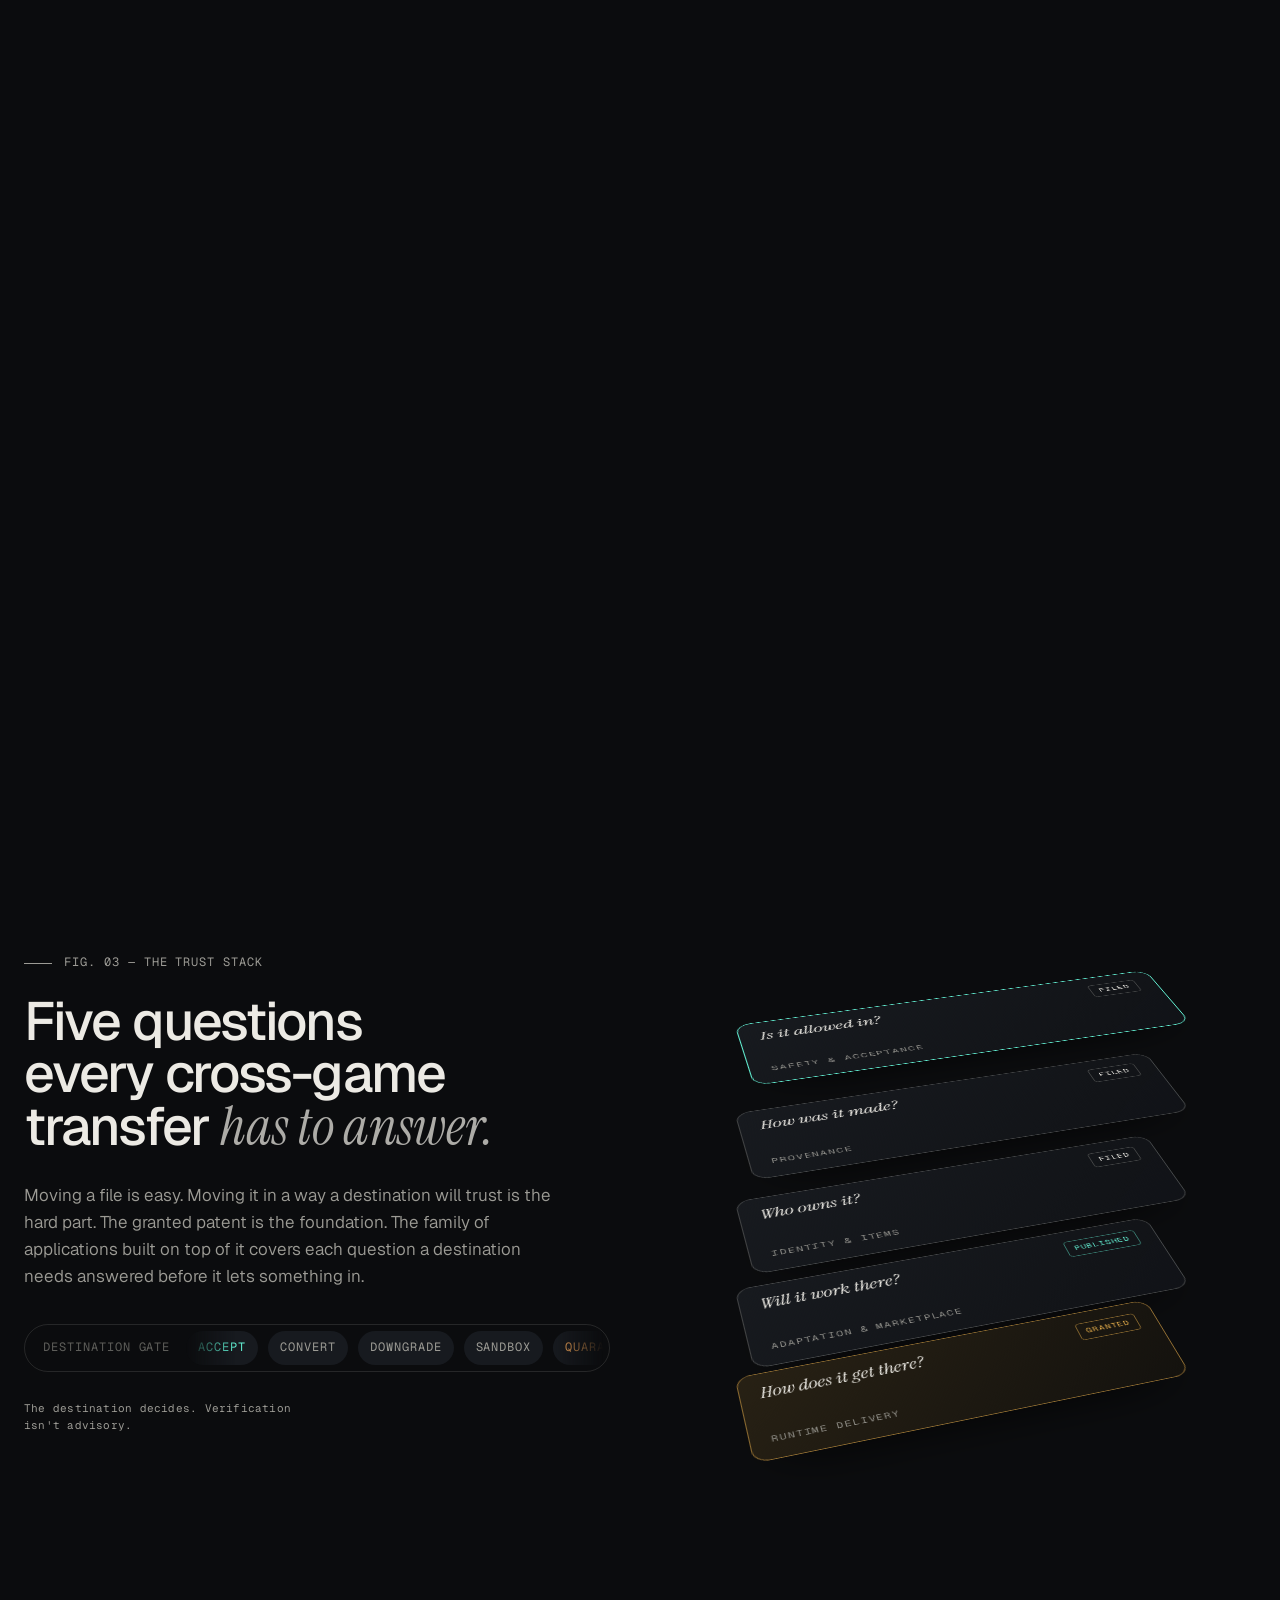
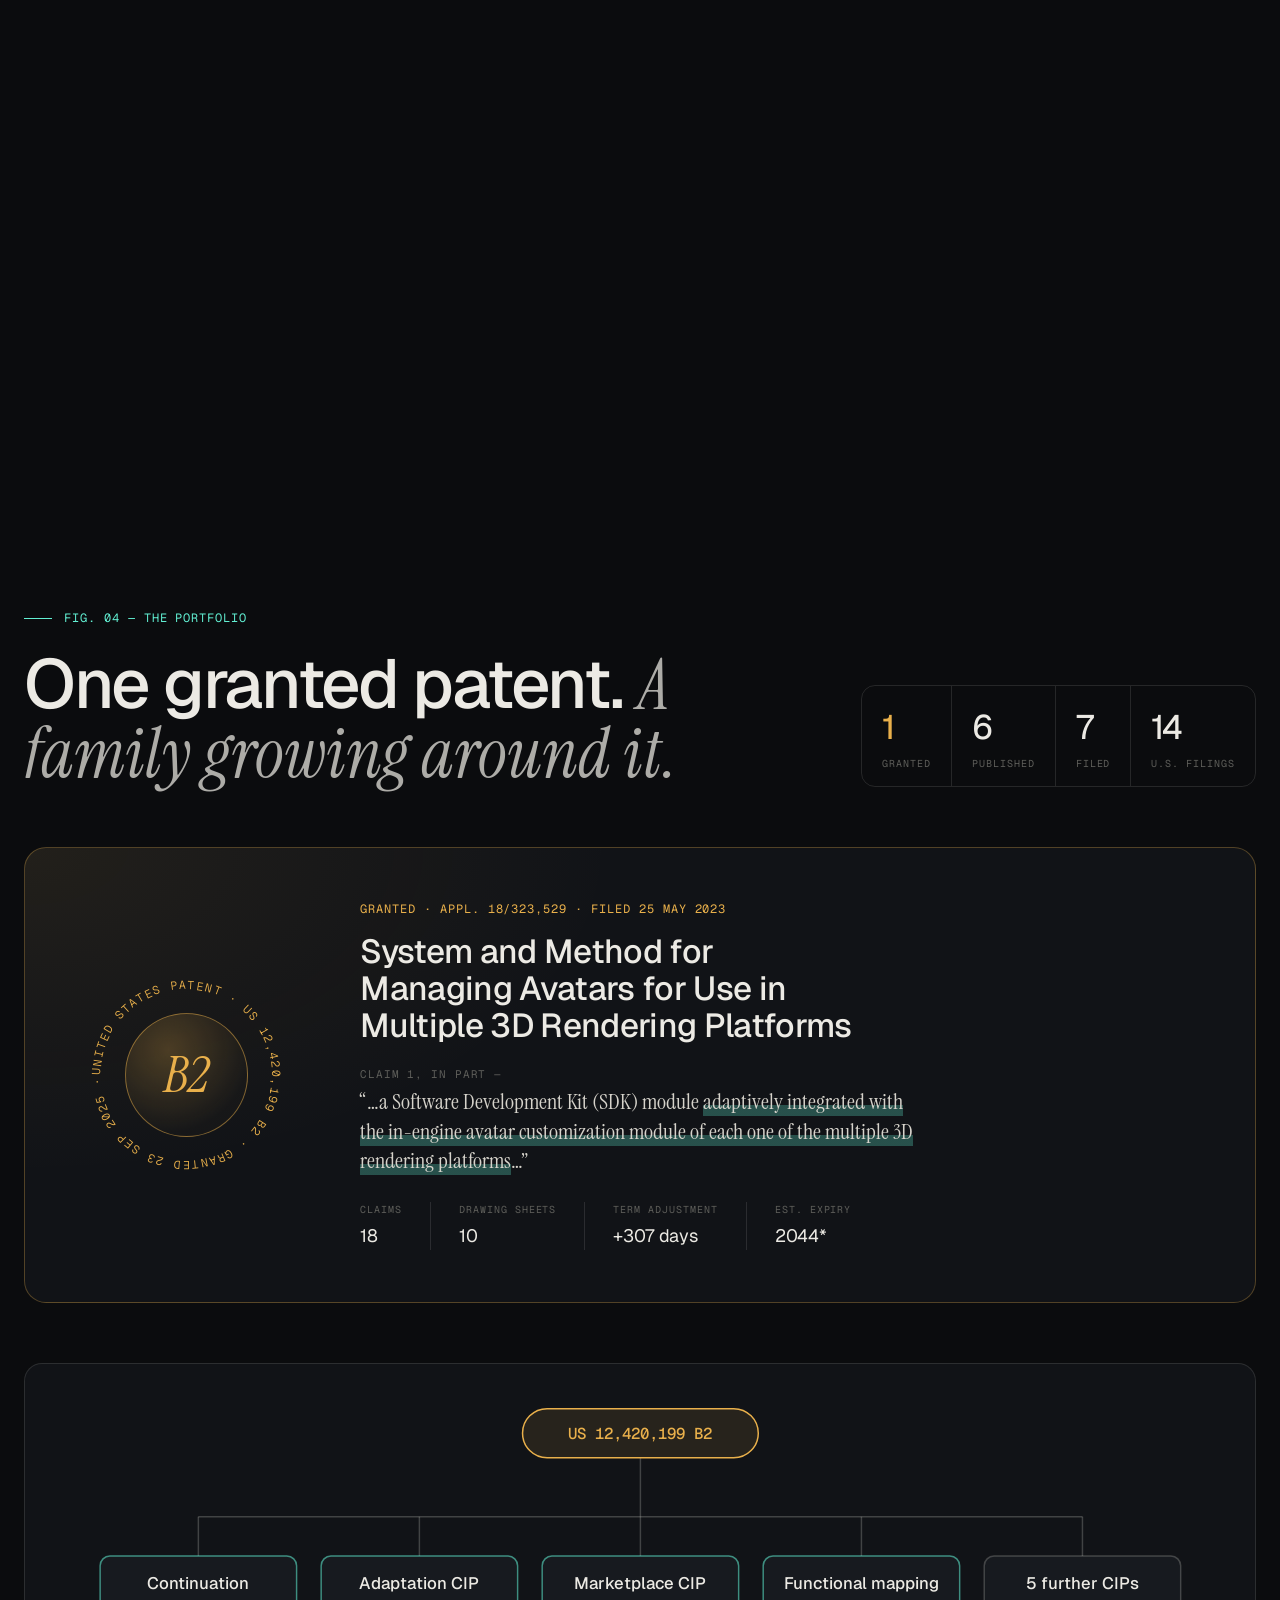
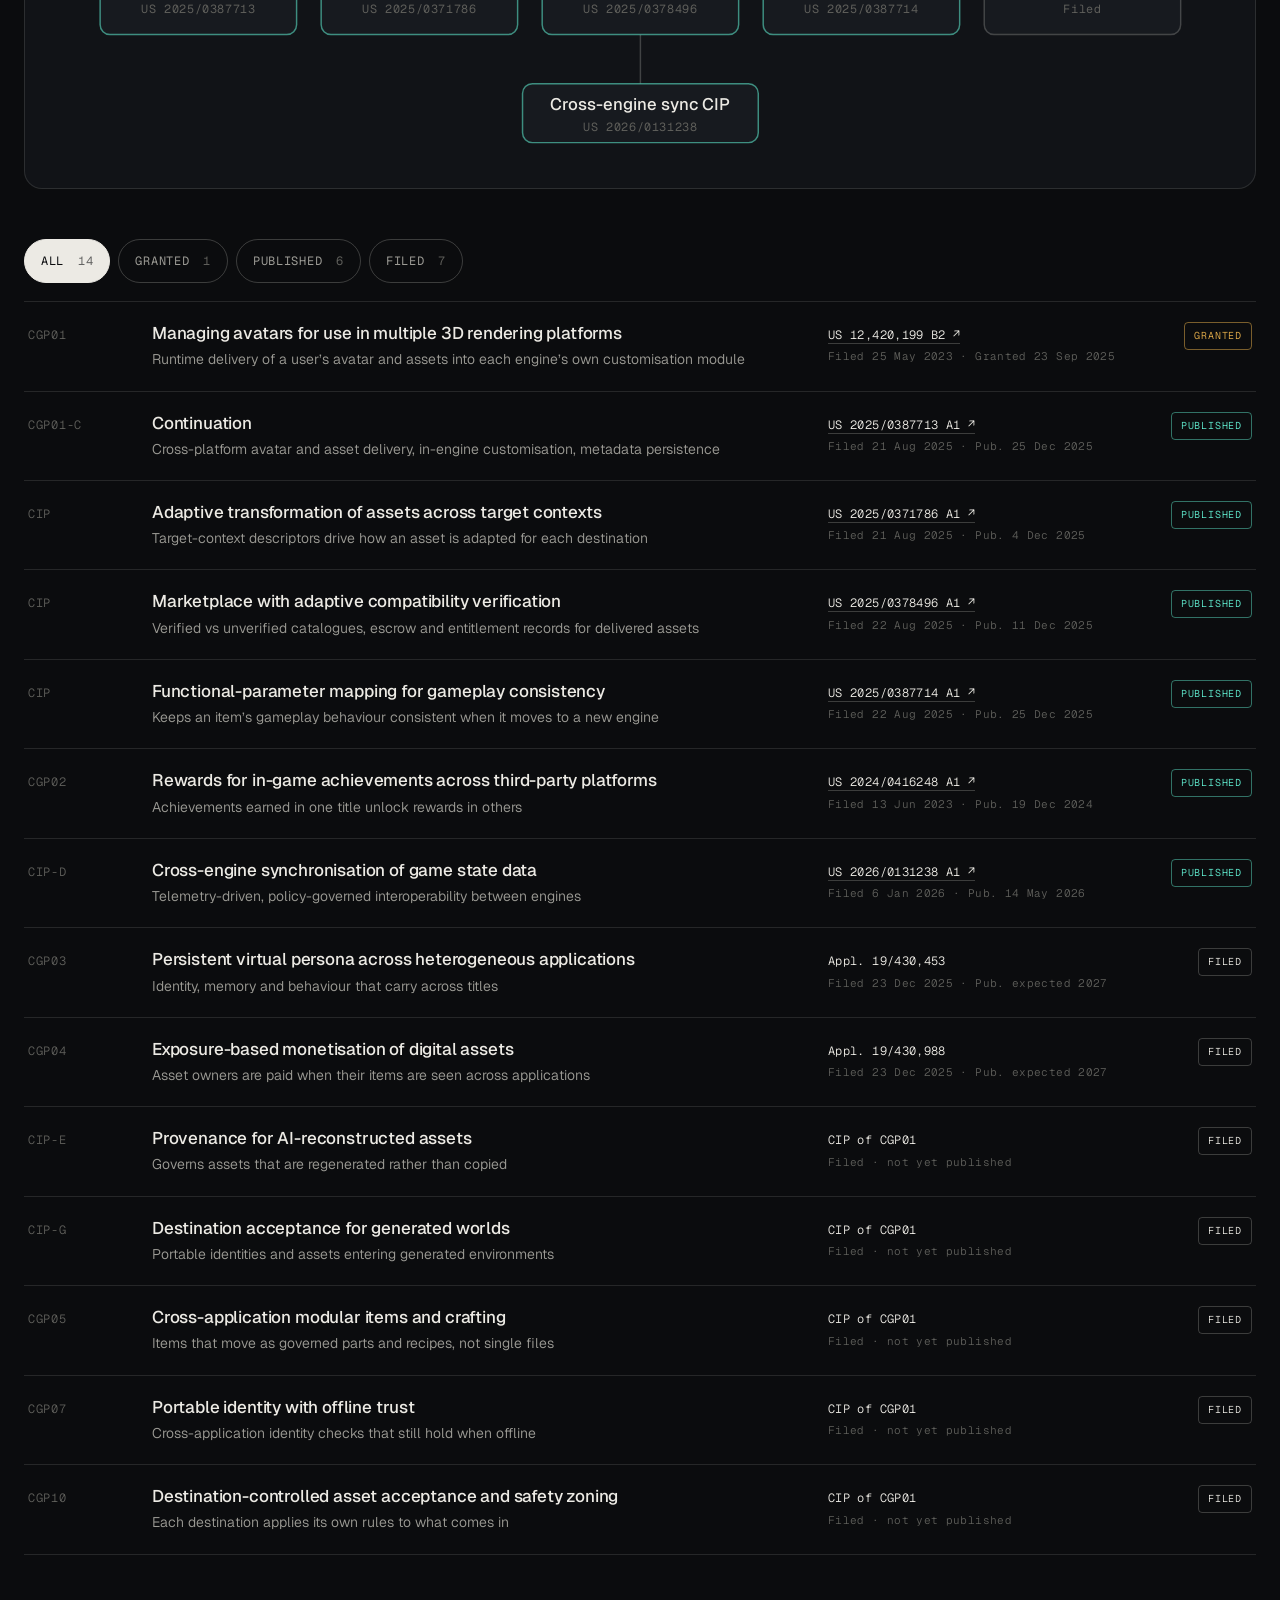
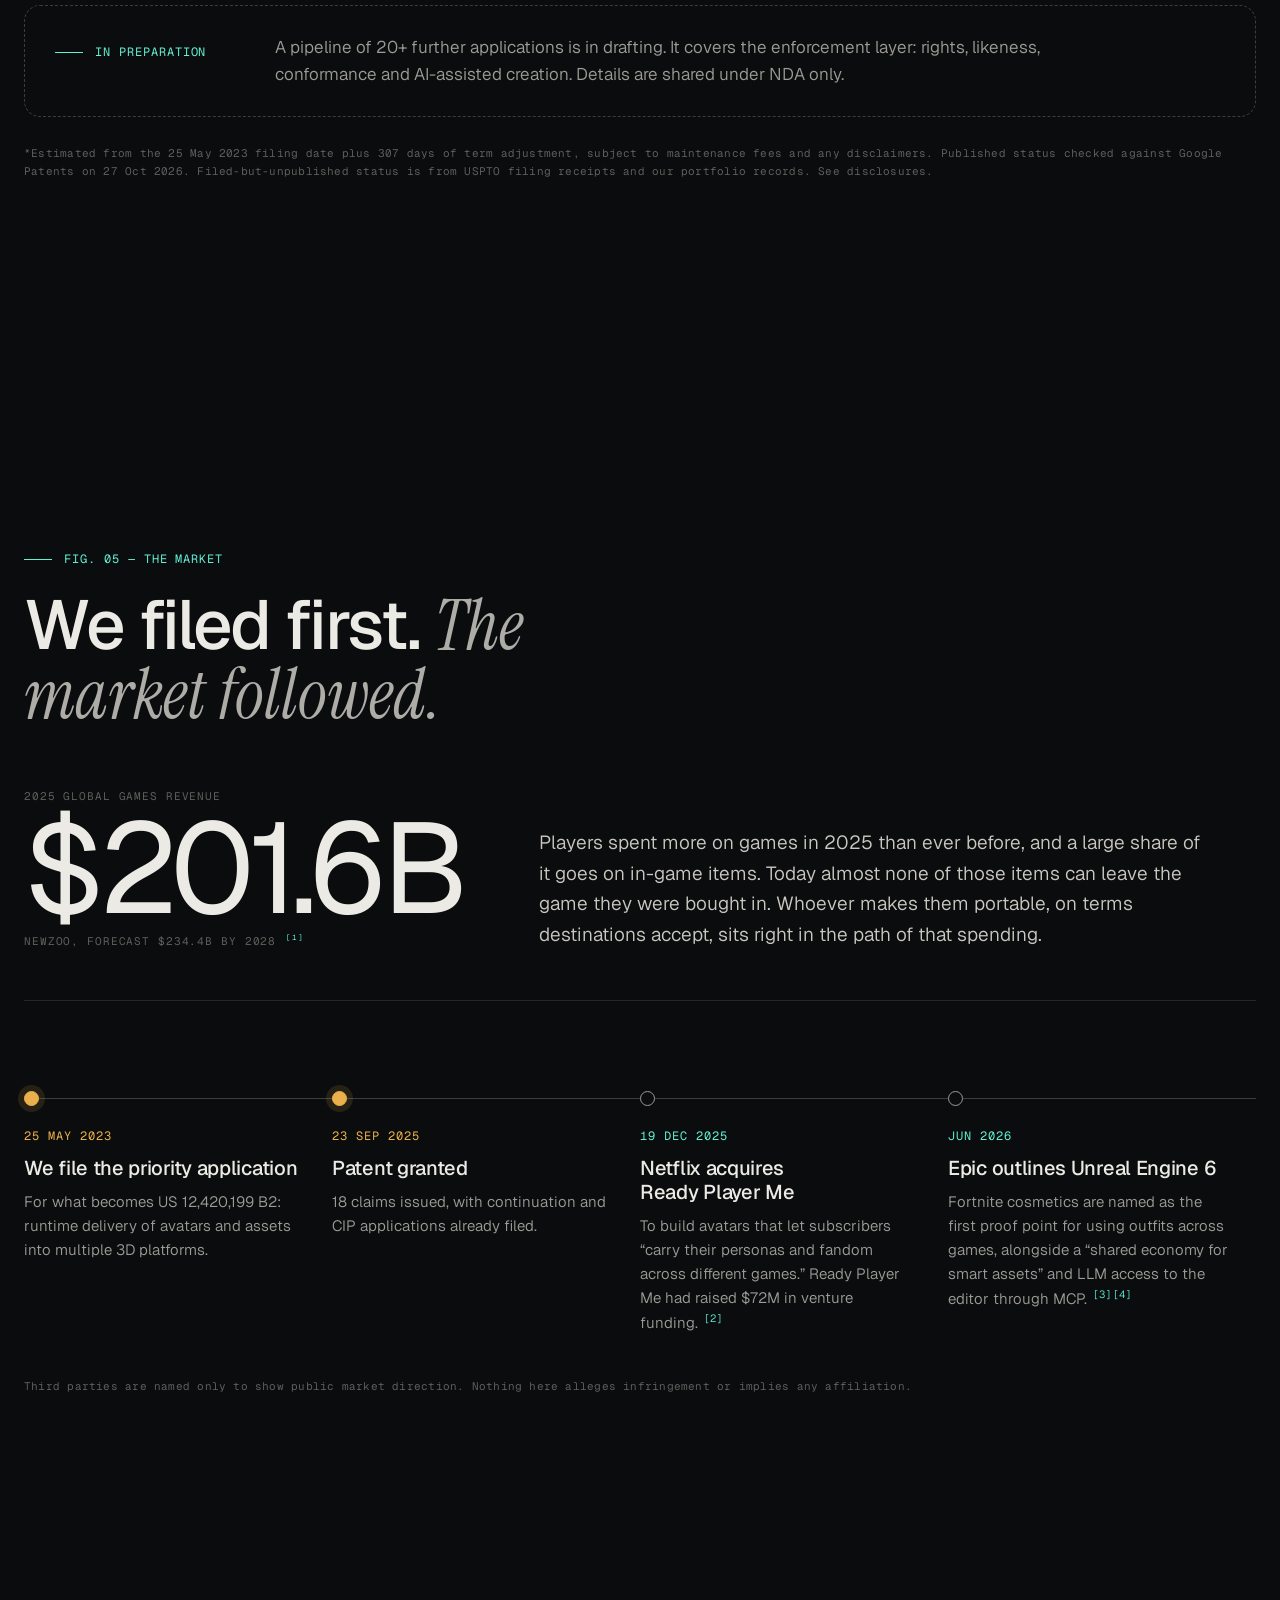
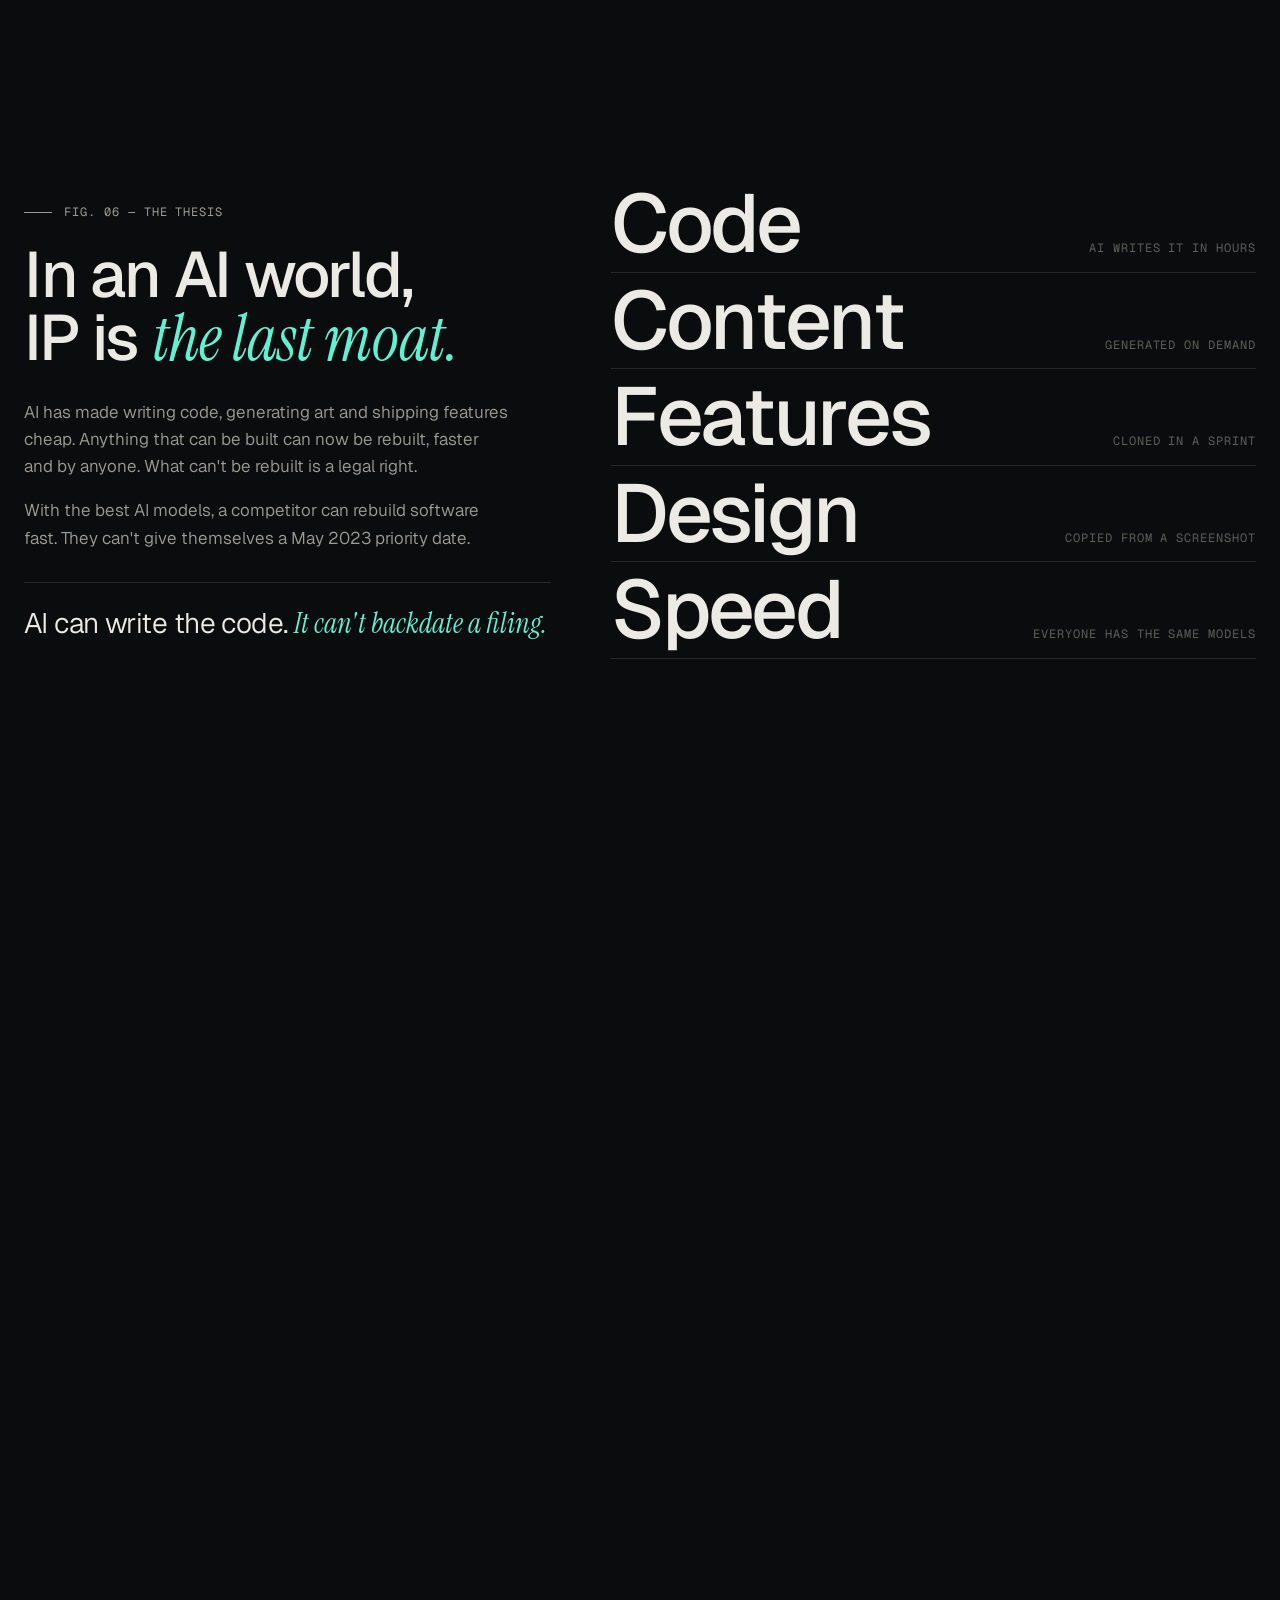
==== commit be3bed21: "Rename company to Cross Game Play" ====
--- a/index.html
+++ b/index.html
@@ -3,8 +3,8 @@
 <head>
 <meta charset="utf-8">
 <meta name="viewport" content="width=device-width, initial-scale=1">
-<title>Cross Game Labs — The patented layer for cross-game identity</title>
-<meta name="description" content="Cross Game Labs holds a granted U.S. patent (US 12,420,199 B2) on delivering a user's avatar and assets into multiple 3D platforms at runtime, plus a growing family of filed applications. Investor overview: cross-game identity, provenance and acceptance in the age of AI.">
+<title>Cross Game Play — The patented layer for cross-game identity</title>
+<meta name="description" content="Cross Game Play holds a granted U.S. patent (US 12,420,199 B2) on delivering a user's avatar and assets into multiple 3D platforms at runtime, plus a growing family of filed applications. Investor overview: cross-game identity, provenance and acceptance in the age of AI.">
 <meta name="theme-color" content="#0B0C0E">
 <link rel="preconnect" href="https://fonts.googleapis.com">
 <link rel="preconnect" href="https://fonts.gstatic.com" crossorigin>
@@ -16,12 +16,12 @@
 <div class="progress" aria-hidden="true"><span></span></div>
 
 <header class="nav" id="top">
-  <a class="brand" href="#top" aria-label="Cross Game Labs — home">
+  <a class="brand" href="#top" aria-label="Cross Game Play — home">
     <svg class="mark" viewBox="0 0 40 40" aria-hidden="true">
       <rect class="mark-a" x="16" y="-2" width="8" height="44" rx="4" transform="rotate(45 20 20)"/>
       <rect class="mark-b" x="16" y="-2" width="8" height="44" rx="4" transform="rotate(-45 20 20)"/>
     </svg>
-    <span>Cross Game Labs</span>
+    <span>Cross Game Play</span>
   </a>
   <nav aria-label="Primary">
     <ul class="nav-links">
@@ -53,7 +53,7 @@
         <span class="line"><span>Every engine.</span></span>
         <span class="line"><span><em>Patented.</em></span></span>
       </h1>
-      <p class="lede">Cross Game Labs holds a granted U.S. patent on delivering a player's avatar and owned assets into multiple 3D platforms at runtime. We filed in May 2023. Since then, Netflix and Epic Games have publicly committed to the cross-game future this portfolio was built for, and AI is speeding it up.</p>
+      <p class="lede">Cross Game Play holds a granted U.S. patent on delivering a player's avatar and owned assets into multiple 3D platforms at runtime. We filed in May 2023. Since then, Netflix and Epic Games have publicly committed to the cross-game future this portfolio was built for, and AI is speeding it up.</p>
       <div class="cta-row">
         <a class="btn" href="#access">Request investor materials <span aria-hidden="true">→</span></a>
         <a class="btn btn-ghost" href="https://patents.google.com/patent/US12420199B2/en" target="_blank" rel="noopener">Read the patent <span aria-hidden="true">↗</span></a>
@@ -63,7 +63,7 @@
     <aside class="readout mono" aria-label="Illustrative conversion readout">
       <div class="readout-head"><span>Live conversion</span><span class="tag">Illustrative</span></div>
       <dl>
-        <div><dt>Avatar ID</dt><dd class="hold">CGL·7F3A-19C2-E4B0</dd></div>
+        <div><dt>Avatar ID</dt><dd class="hold">CGP·7F3A-19C2-E4B0</dd></div>
         <div><dt>Target</dt><dd data-r="target">Engine A · Photoreal</dd></div>
         <div><dt>Mesh / rig</dt><dd data-r="mesh">Remapped</dd></div>
         <div><dt>Entitlement</dt><dd data-r="ent">Verified</dd></div>
@@ -272,7 +272,7 @@
     </div>
 
     <ol class="timeline" aria-label="Market timeline">
-      <li class="reveal us"><time class="mono">25 May 2023</time><h3>CGL files the priority application</h3><p>For what becomes US 12,420,199 B2: runtime delivery of avatars and assets into multiple 3D platforms.</p></li>
+      <li class="reveal us"><time class="mono">25 May 2023</time><h3>We file the priority application</h3><p>For what becomes US 12,420,199 B2: runtime delivery of avatars and assets into multiple 3D platforms.</p></li>
       <li class="reveal us"><time class="mono">23 Sep 2025</time><h3>Patent granted</h3><p>18 claims issued, with continuation and CIP applications already filed.</p></li>
       <li class="reveal"><time class="mono">19 Dec 2025</time><h3>Netflix acquires Ready Player Me</h3><p>To build avatars that let subscribers “carry their personas and fandom across different games.” Ready Player Me had raised $72M in venture funding. <a href="#s2" class="cite">[2]</a></p></li>
       <li class="reveal"><time class="mono">Jun 2026</time><h3>Epic outlines Unreal Engine 6</h3><p>Fortnite cosmetics are named as the first proof point for using outfits across games, alongside a “shared economy for smart assets” and LLM access to the editor through MCP. <a href="#s3" class="cite">[3]</a><a href="#s4" class="cite">[4]</a></p></li>
@@ -425,7 +425,7 @@
     <h2 id="access-title" class="display access-title">Hold the gate<br><em>to every game world.</em></h2>
     <div class="access-side">
       <p>We're speaking with investors and strategic partners. Request the investor deck, the full portfolio schedule and claim-family map under NDA.</p>
-      <a class="btn btn-lg" href="mailto:KT@Crossgamelabs.com?subject=Cross%20Game%20Labs%20%E2%80%94%20Investor%20materials%20request">Request investor access <span aria-hidden="true">→</span></a>
+      <a class="btn btn-lg" href="mailto:KT@Crossgamelabs.com?subject=Cross%20Game%20Play%20%E2%80%94%20Investor%20materials%20request">Request investor access <span aria-hidden="true">→</span></a>
       <p class="mono small">KT@Crossgamelabs.com</p>
     </div>
   </div>
@@ -436,7 +436,7 @@
 <footer class="footer">
   <div class="wrap">
     <div class="foot-top">
-      <a class="brand" href="#top"><svg class="mark" viewBox="0 0 40 40" aria-hidden="true"><rect class="mark-a" x="16" y="-2" width="8" height="44" rx="4" transform="rotate(45 20 20)"/><rect class="mark-b" x="16" y="-2" width="8" height="44" rx="4" transform="rotate(-45 20 20)"/></svg><span>Cross Game Labs</span></a>
+      <a class="brand" href="#top"><svg class="mark" viewBox="0 0 40 40" aria-hidden="true"><rect class="mark-a" x="16" y="-2" width="8" height="44" rx="4" transform="rotate(45 20 20)"/><rect class="mark-b" x="16" y="-2" width="8" height="44" rx="4" transform="rotate(-45 20 20)"/></svg><span>Cross Game Play</span></a>
       <ol class="sources mono" aria-label="Sources">
         <li id="s1">[1] GamesIndustry.biz, “Newzoo: Global games market made over $200bn in 2025”, 19 Jun 2026 — <a href="https://www.gamesindustry.biz/newzoo-global-games-market-made-over-200bn-in-2025" target="_blank" rel="noopener">gamesindustry.biz</a></li>
         <li id="s2">[2] TechCrunch, “Netflix acquires gaming avatar maker Ready Player Me”, 19 Dec 2025 — <a href="https://techcrunch.com/2025/12/19/netflix-acquires-gaming-avatar-maker-ready-player-me/" target="_blank" rel="noopener">techcrunch.com</a></li>
@@ -447,7 +447,7 @@
     </div>
     <div class="disclosures">
       <p><b>Disclosures.</b> This site is for information only. It is not an offer to sell, or a solicitation of an offer to buy, any security. Patent status reflects our records as of October 2026 and should be checked against USPTO records. Pending applications may not issue, and issued claims may be narrower than the simplified descriptions here, which are not claim language and not legal advice. Third-party companies and products are mentioned only to describe public market activity. Nothing here alleges infringement or implies affiliation or endorsement. Forward-looking statements are uncertain.</p>
-      <p class="mono small">© 2026 Cross Game Labs</p>
+      <p class="mono small">© 2026 Cross Game Play</p>
     </div>
   </div>
 </footer>
--- a/styles.css
+++ b/styles.css
@@ -1,4 +1,4 @@
-/* Cross Game Labs — investor site
+/* Cross Game Play — investor site
    Direction: "living patent filing" — editorial dark, mono metadata, one signal accent. */
 :root{
   --ink:#0B0C0E; --ink-2:#111317; --ink-3:#171A1F;
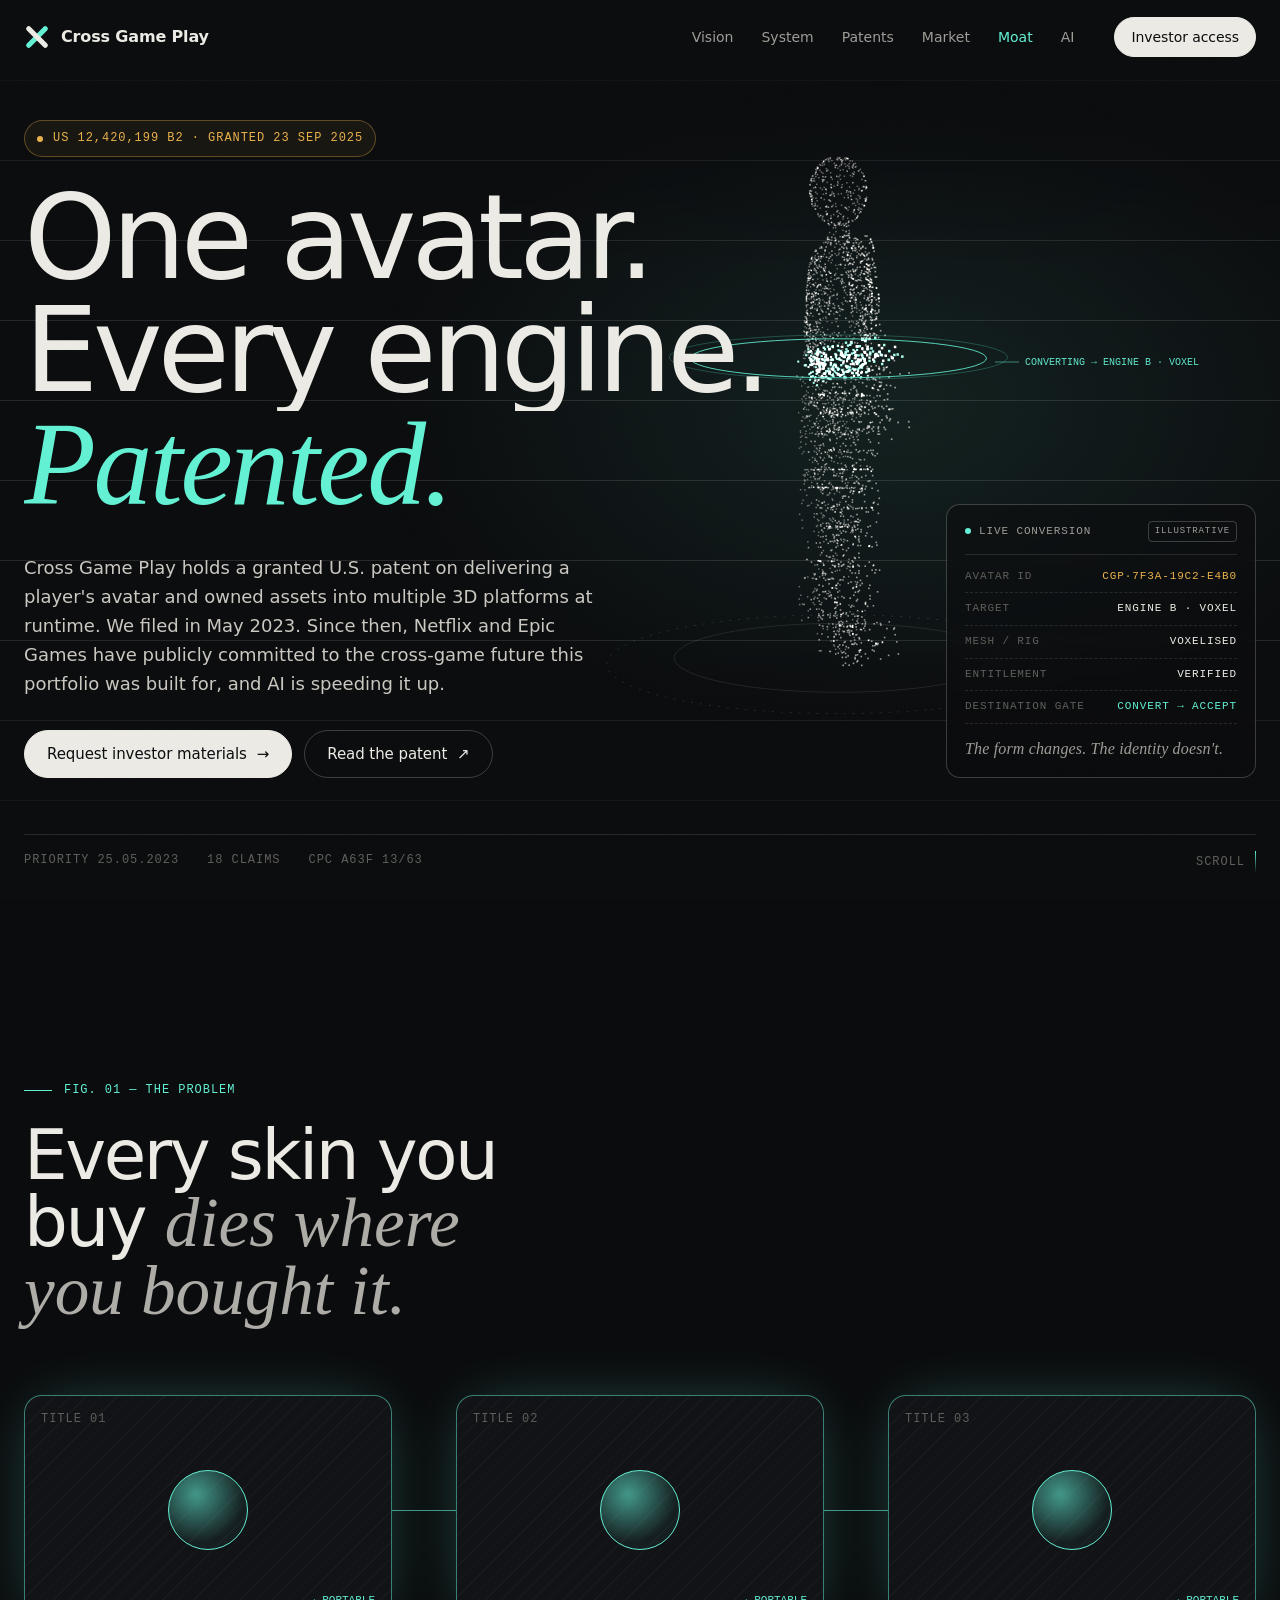
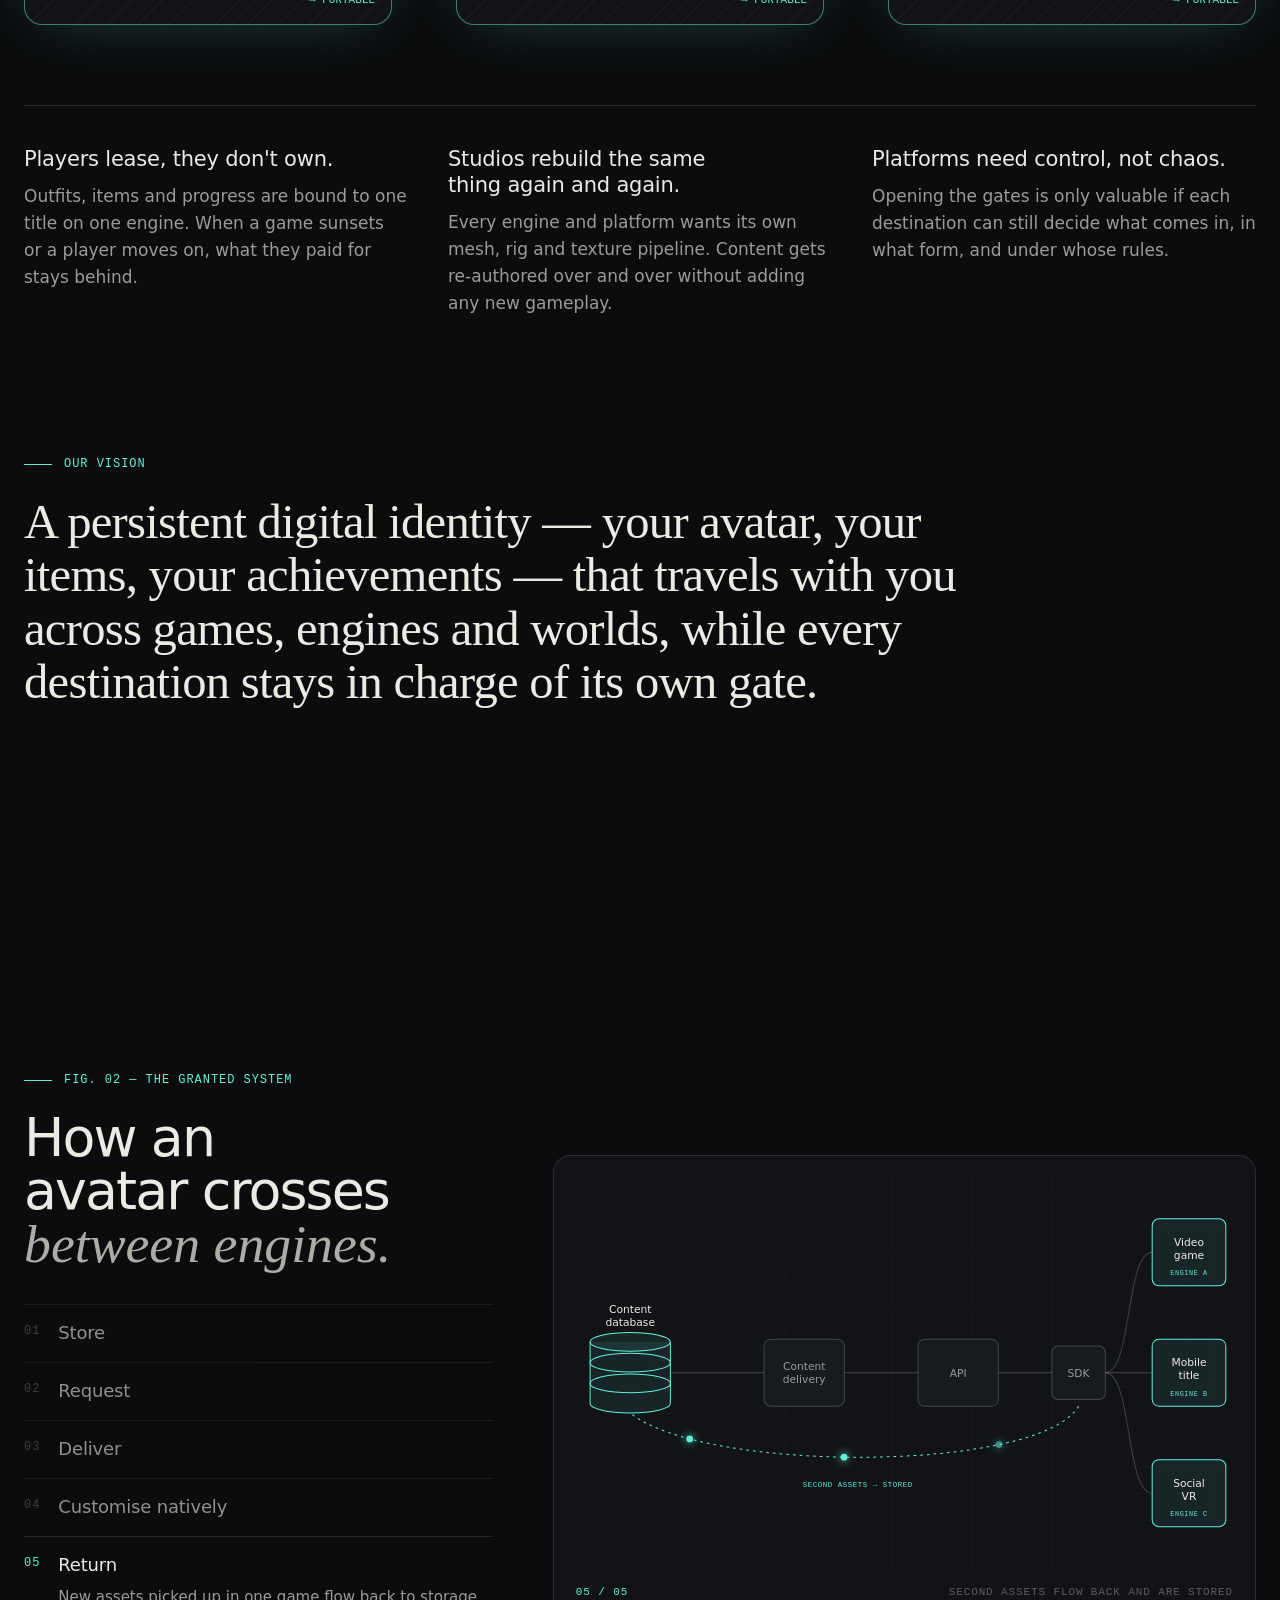
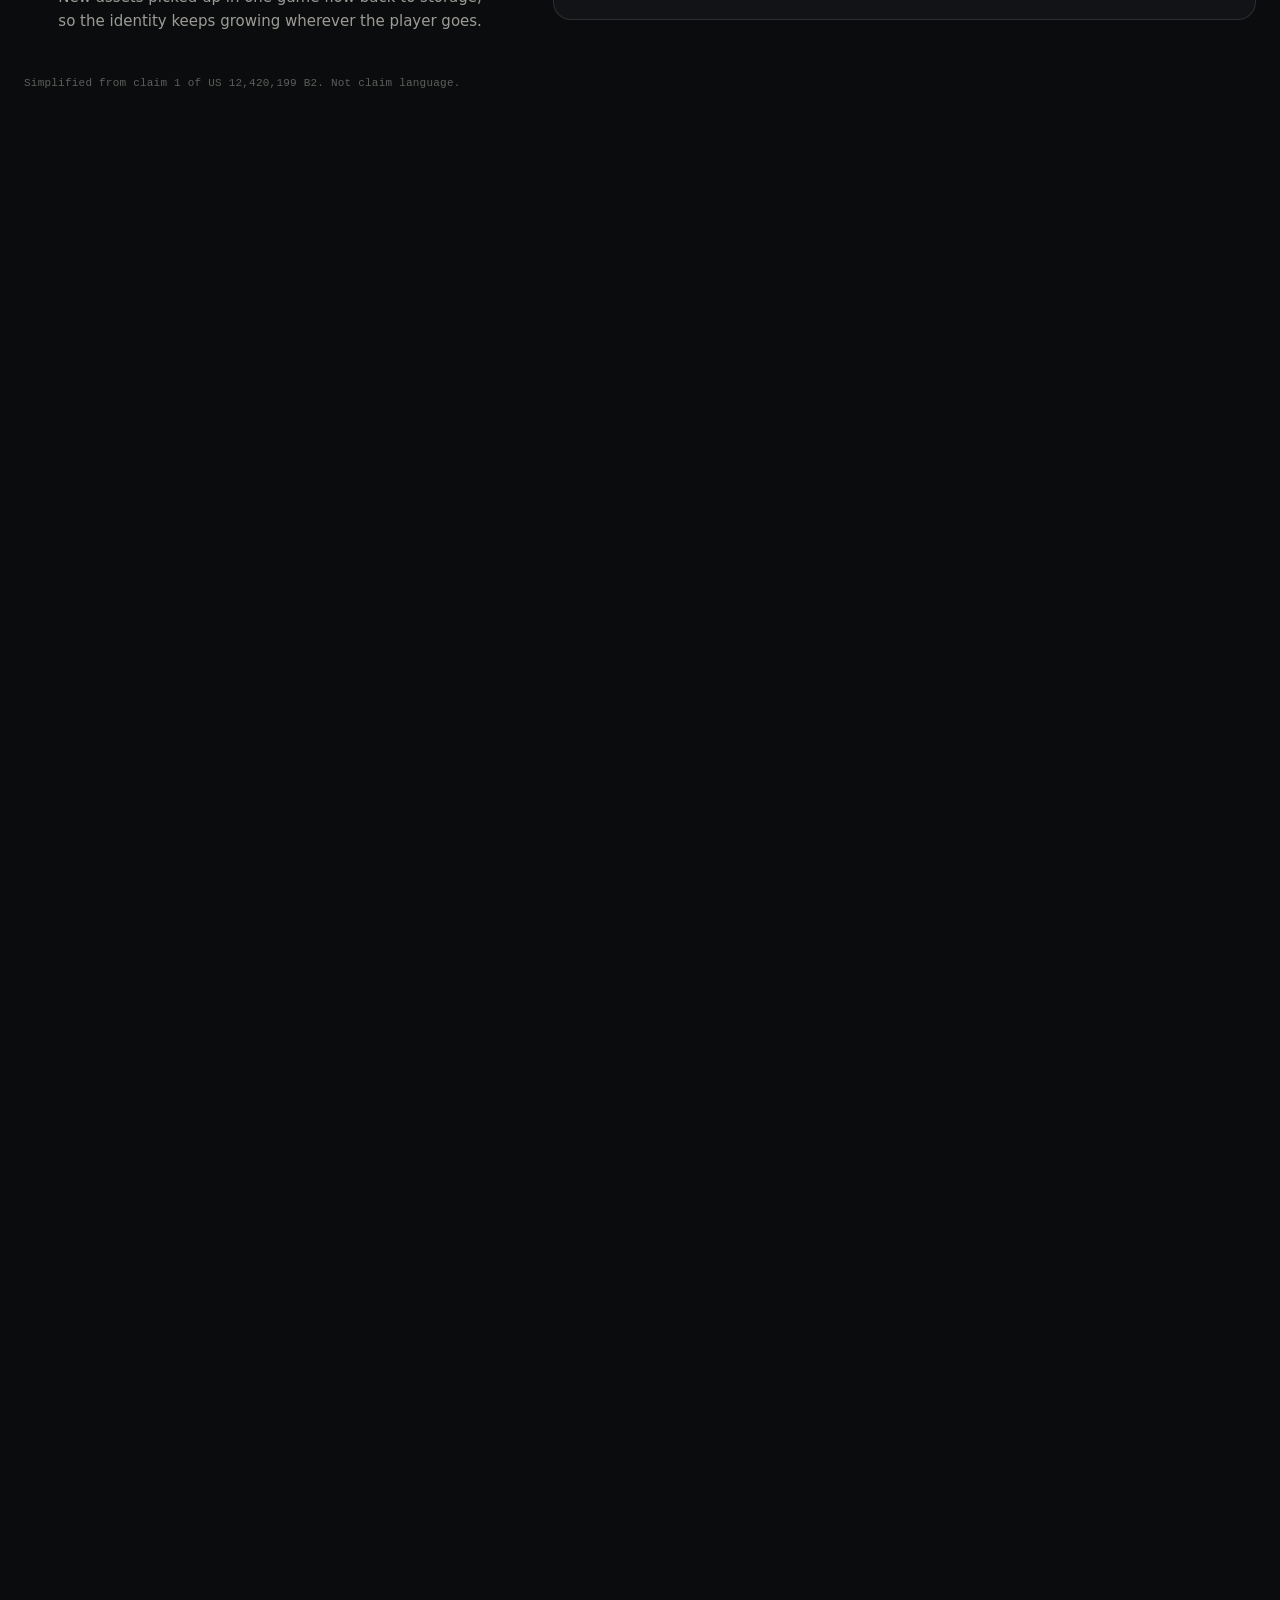
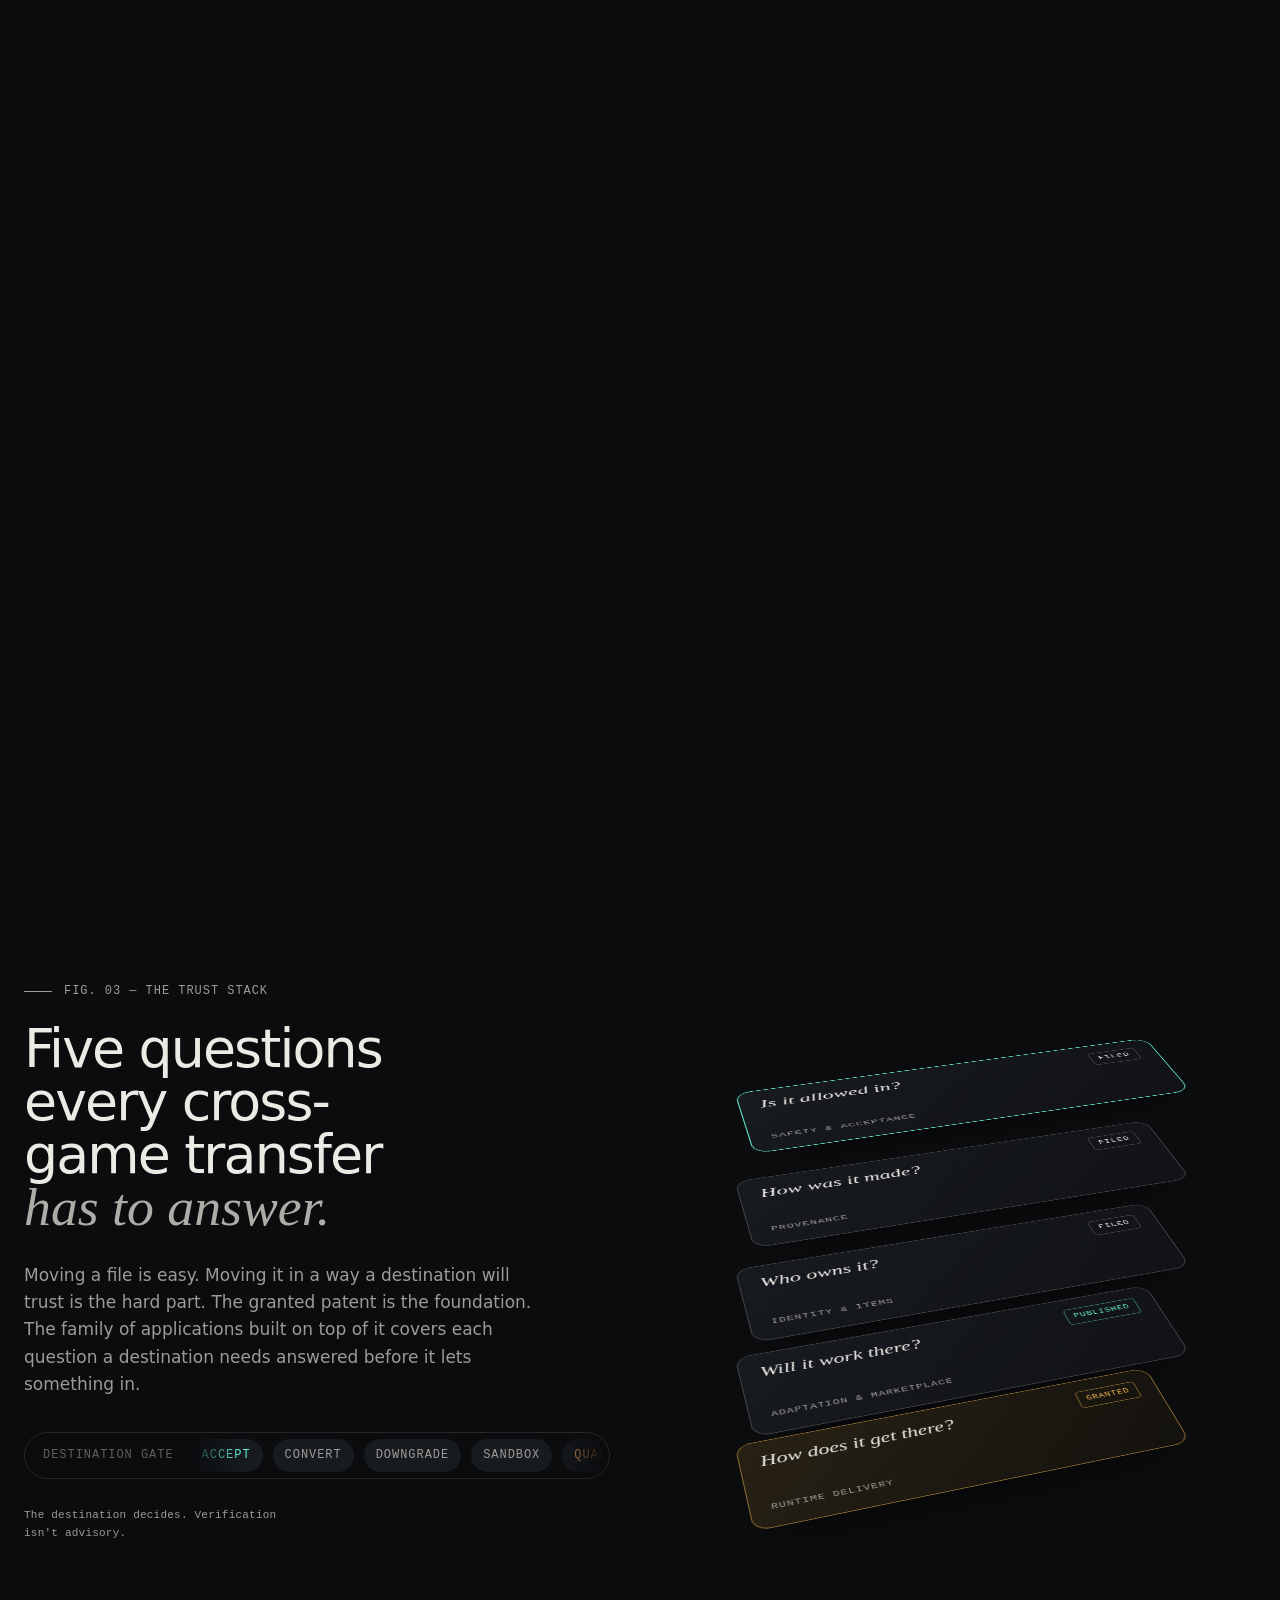
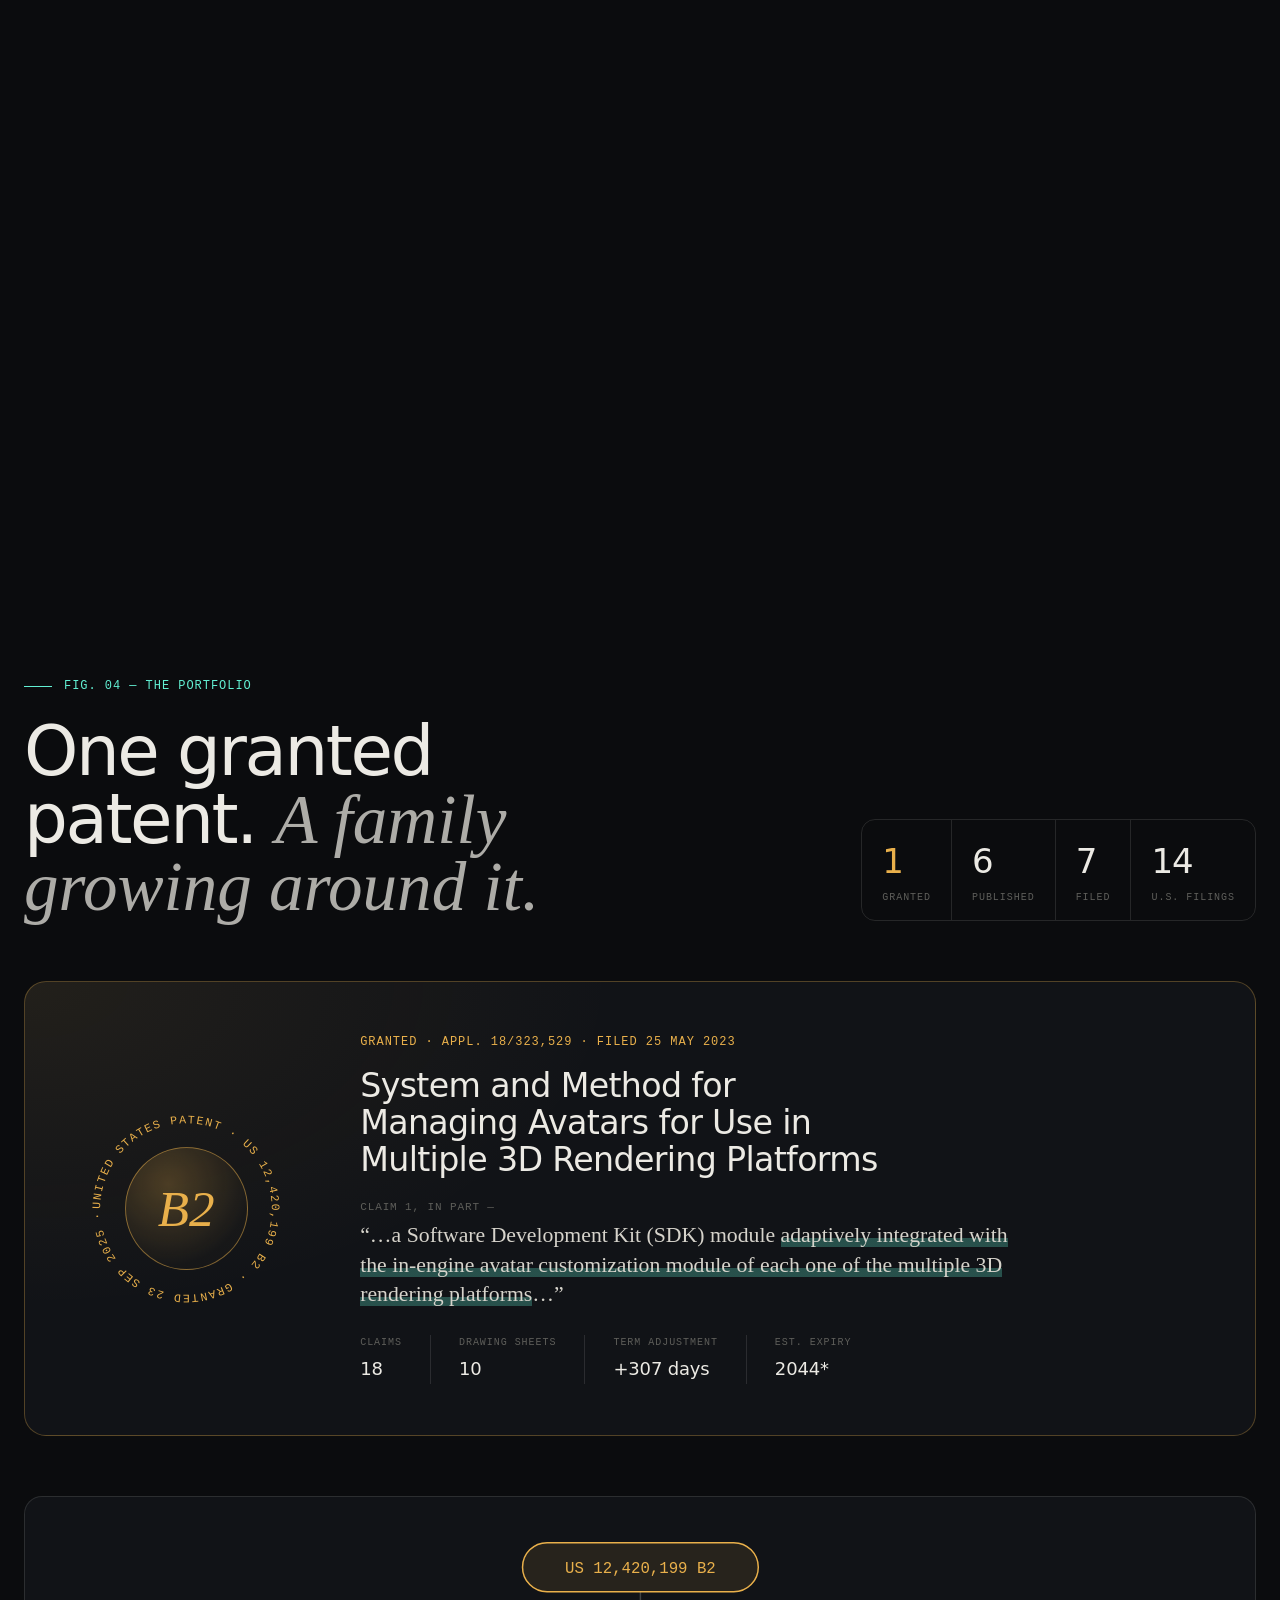
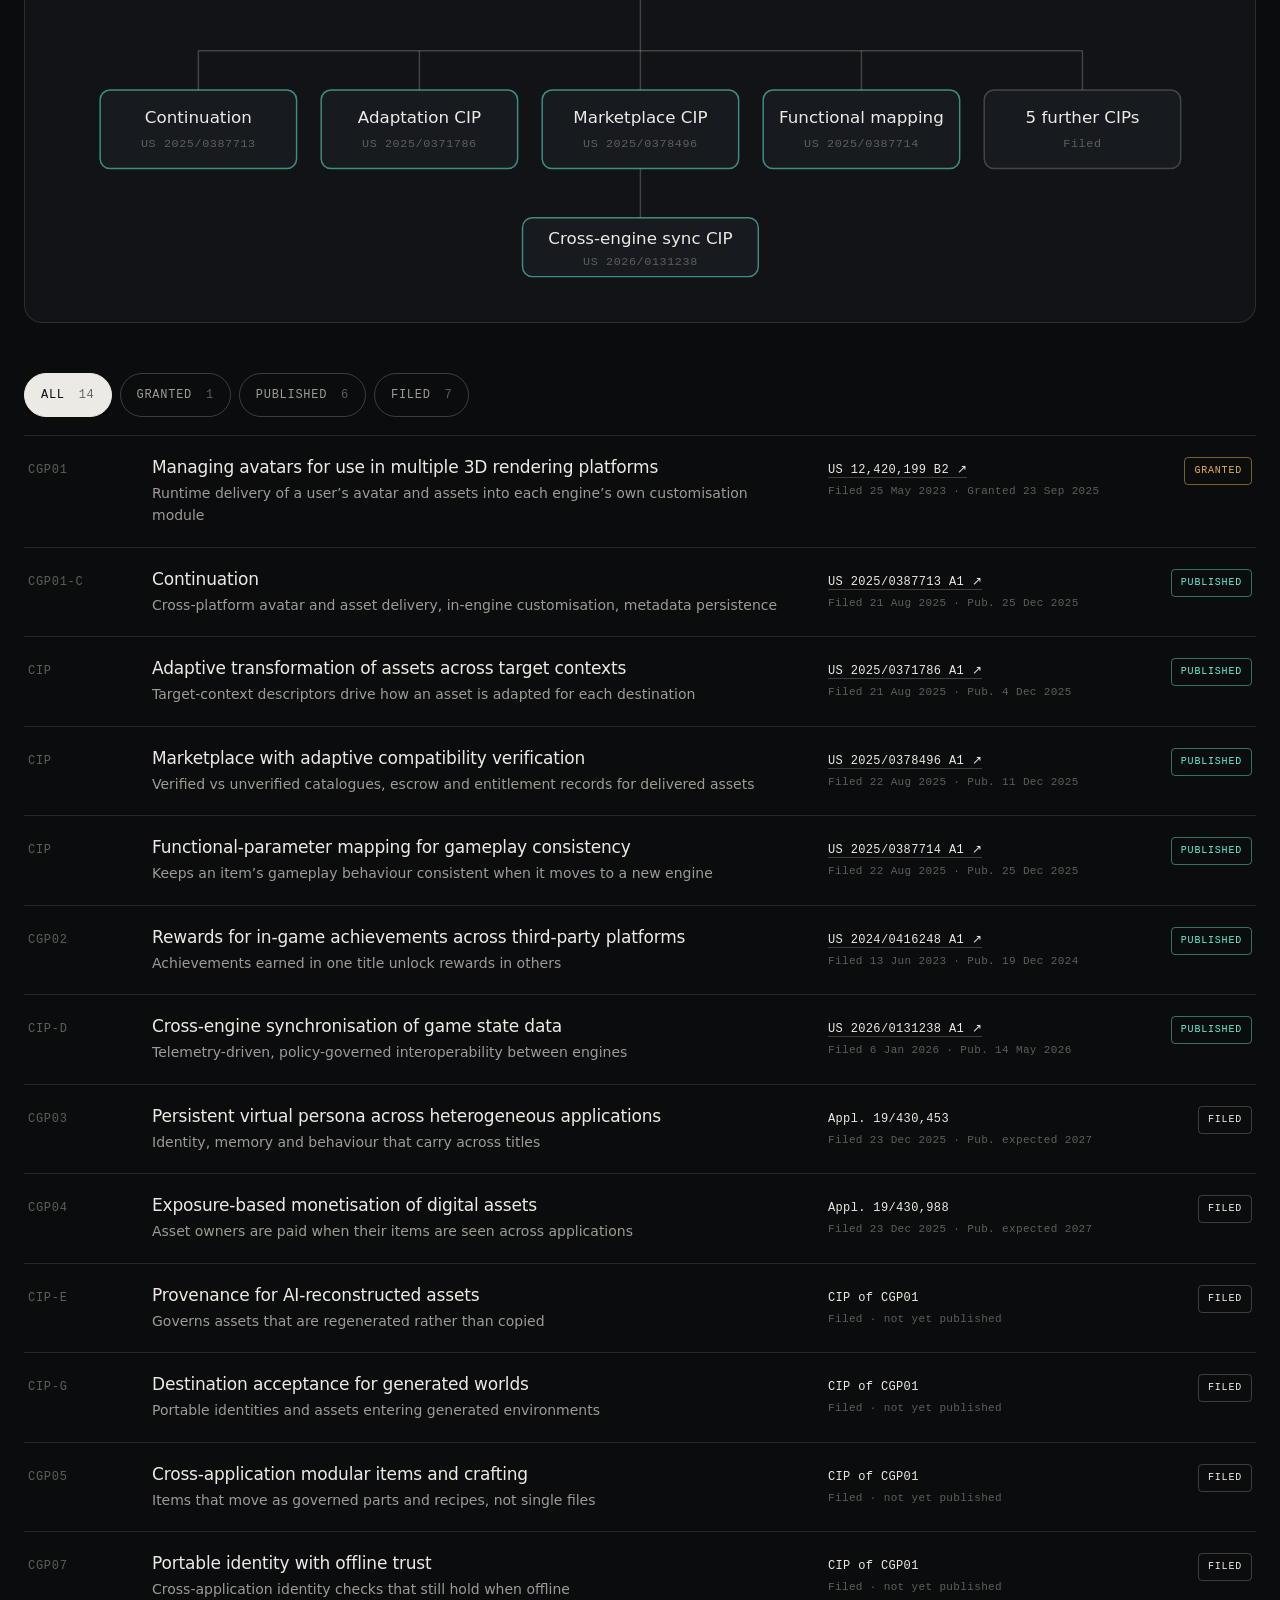
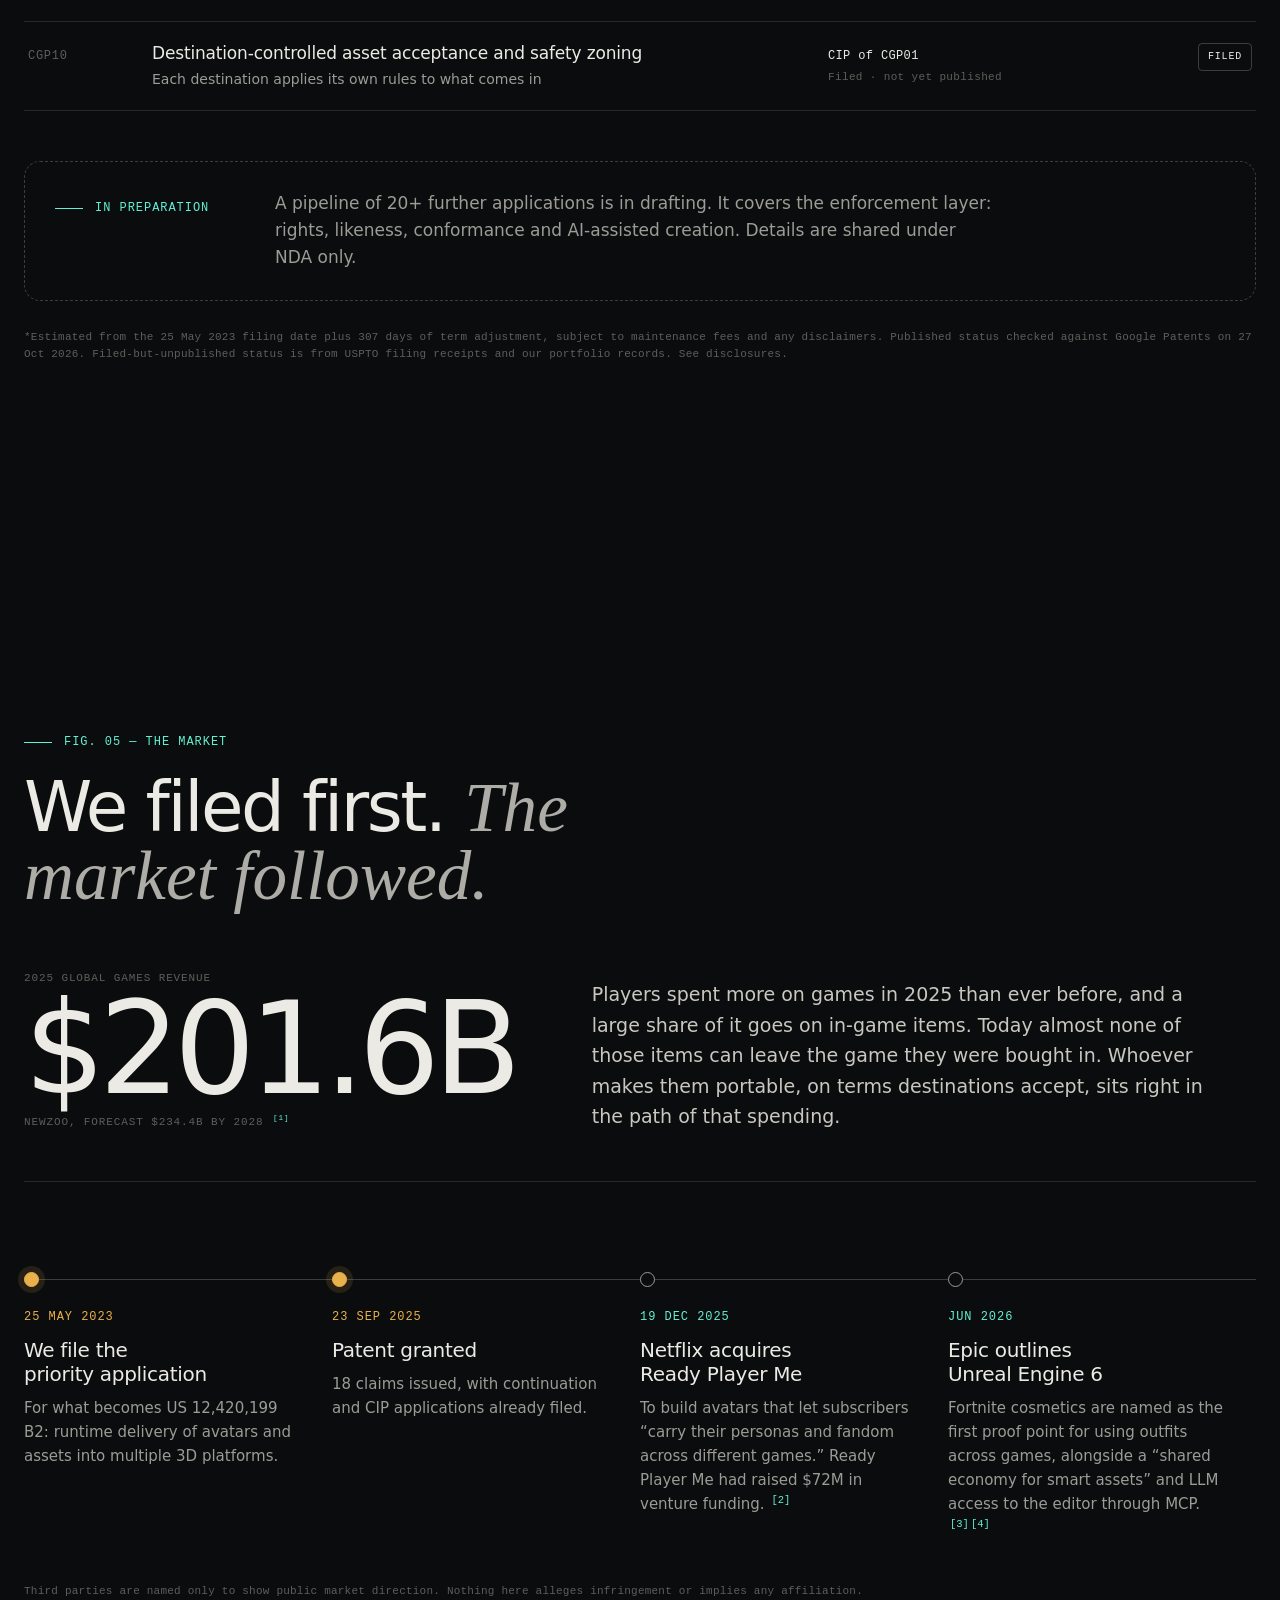
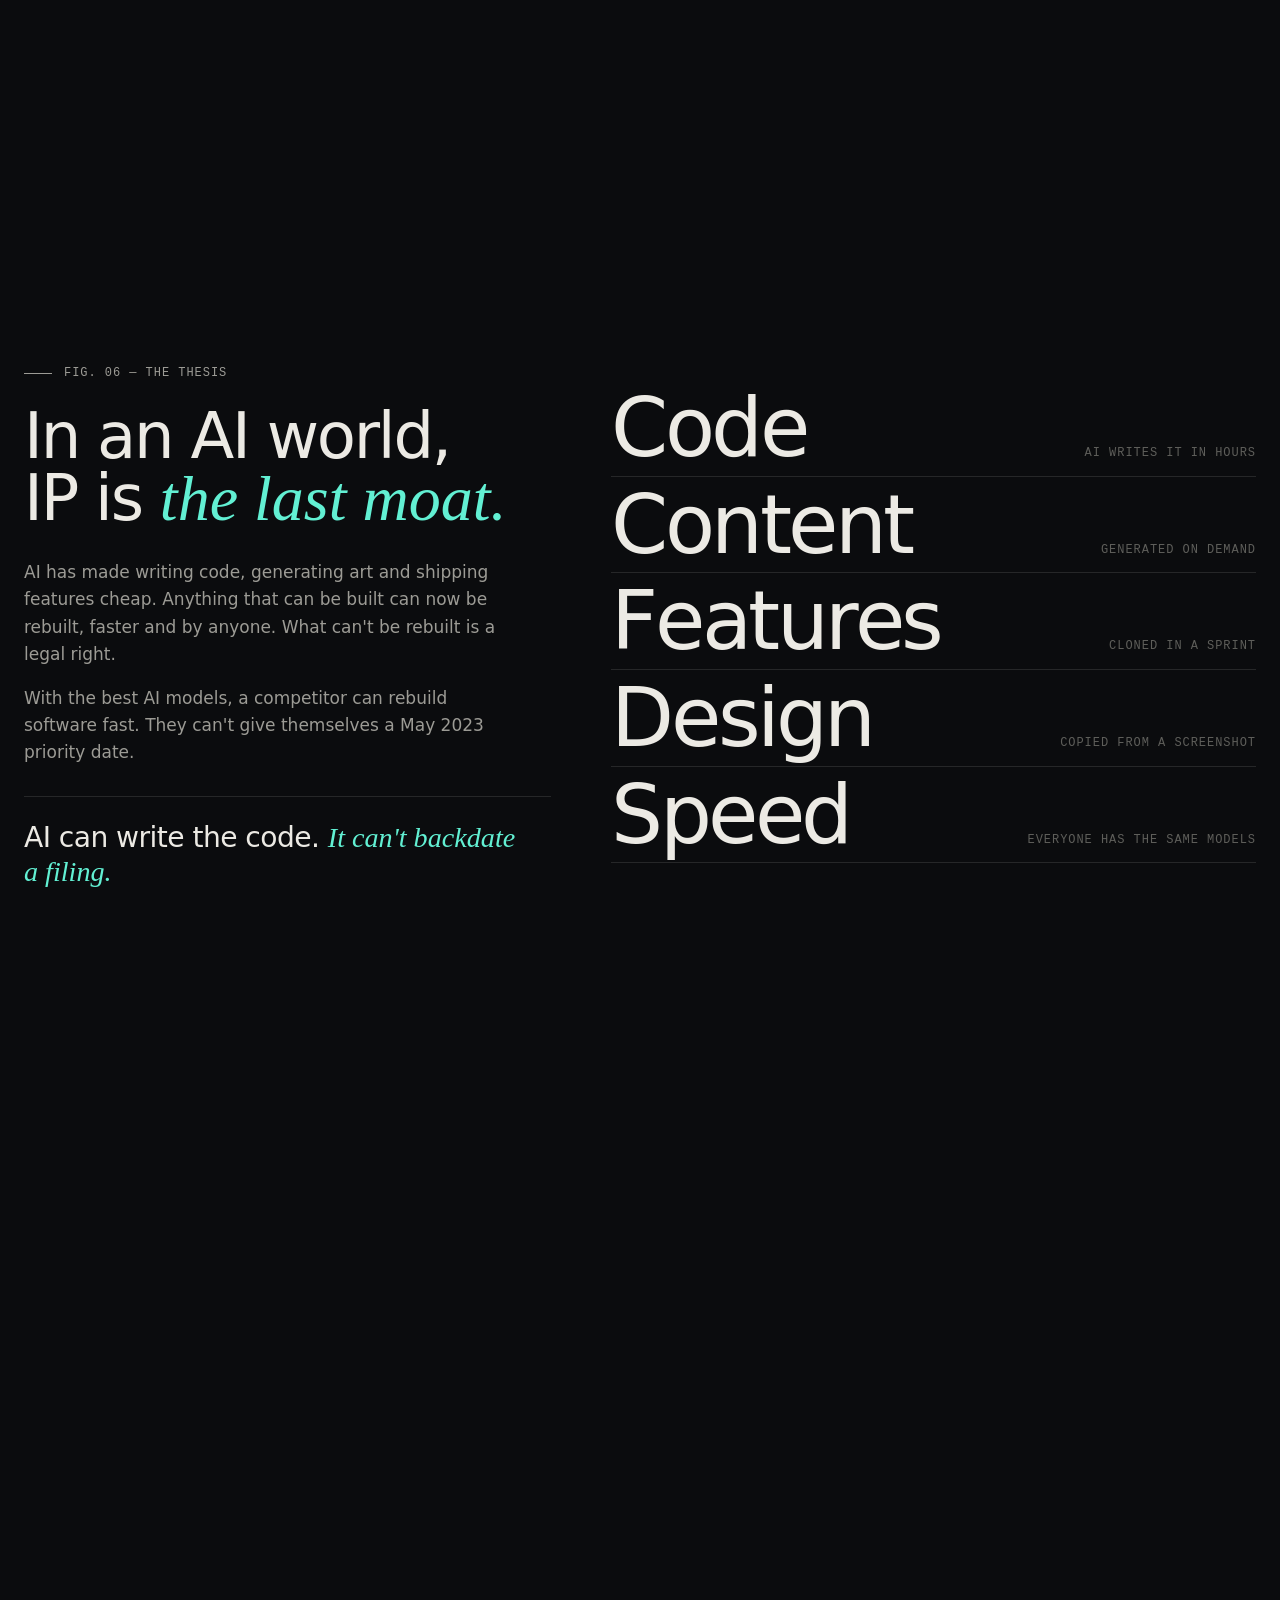
==== commit 70b0ecf0: "Replace email with contact form; add security policy" ====
--- a/index.html
+++ b/index.html
@@ -6,6 +6,8 @@
 <title>Cross Game Play — The patented layer for cross-game identity</title>
 <meta name="description" content="Cross Game Play holds a granted U.S. patent (US 12,420,199 B2) on delivering a user's avatar and assets into multiple 3D platforms at runtime, plus a growing family of filed applications. Investor overview: cross-game identity, provenance and acceptance in the age of AI.">
 <meta name="theme-color" content="#0B0C0E">
+<meta http-equiv="Content-Security-Policy" content="default-src 'self'; script-src 'self'; style-src 'self' 'unsafe-inline' https://fonts.googleapis.com; font-src 'self' https://fonts.gstatic.com; img-src 'self' data:; connect-src 'self' https://formsubmit.co; form-action 'self' https://formsubmit.co; base-uri 'self'; object-src 'none'; upgrade-insecure-requests">
+<meta name="referrer" content="strict-origin-when-cross-origin">
 <link rel="preconnect" href="https://fonts.googleapis.com">
 <link rel="preconnect" href="https://fonts.gstatic.com" crossorigin>
 <link href="https://fonts.googleapis.com/css2?family=Geist:wght@300..700&family=Geist+Mono:wght@400;500&family=Instrument+Serif:ital@0;1&display=swap" rel="stylesheet">
@@ -425,8 +427,28 @@
     <h2 id="access-title" class="display access-title">Hold the gate<br><em>to every game world.</em></h2>
     <div class="access-side">
       <p>We're speaking with investors and strategic partners. Request the investor deck, the full portfolio schedule and claim-family map under NDA.</p>
-      <a class="btn btn-lg" href="mailto:KT@Crossgamelabs.com?subject=Cross%20Game%20Play%20%E2%80%94%20Investor%20materials%20request">Request investor access <span aria-hidden="true">→</span></a>
-      <p class="mono small">KT@Crossgamelabs.com</p>
+      <form class="contact" id="contact-form" novalidate>
+        <div class="field-row">
+          <label class="field"><span class="mono">Name *</span><input name="name" type="text" autocomplete="name" required maxlength="120"></label>
+          <label class="field"><span class="mono">Email *</span><input name="email" type="email" autocomplete="email" required maxlength="200"></label>
+        </div>
+        <div class="field-row">
+          <label class="field"><span class="mono">Organisation</span><input name="organisation" type="text" autocomplete="organization" maxlength="160"></label>
+          <label class="field"><span class="mono">I am</span>
+            <select name="role">
+              <option>An investor</option>
+              <option>A strategic partner</option>
+              <option>A potential licensee</option>
+              <option>Press</option>
+              <option>Other</option>
+            </select>
+          </label>
+        </div>
+        <label class="field"><span class="mono">Message *</span><textarea name="message" rows="4" required maxlength="4000" placeholder="What would you like to receive or discuss?"></textarea></label>
+        <label class="hp" aria-hidden="true">Leave this empty<input type="text" name="_honey" tabindex="-1" autocomplete="off"></label>
+        <button class="btn btn-lg" type="submit">Request investor access <span aria-hidden="true">→</span></button>
+        <p class="form-status mono" role="status" aria-live="polite"></p>
+      </form>
     </div>
   </div>
 </section>
--- a/styles.css
+++ b/styles.css
@@ -409,10 +409,29 @@
 
 /* ---------- access ---------- */
 .access{padding:clamp(110px,14vw,200px) 0;border-top:1px solid var(--line);position:relative;overflow:hidden;background:radial-gradient(60% 80% at 15% 100%,rgba(98,240,211,.1),transparent 70%)}
-.access-grid{display:grid;grid-template-columns:1.3fr .7fr;gap:60px;align-items:end}
+.access-grid{display:grid;grid-template-columns:1.05fr .95fr;gap:60px;align-items:start}
 .access-title{font-size:clamp(48px,7.4vw,118px)}
 .access-side p{color:#C9C7C0;max-width:40ch}
 .access-side .btn{margin:10px 0 18px}
+
+/* ---------- contact form ---------- */
+.contact{display:grid;gap:14px;margin-top:22px}
+.field-row{display:grid;grid-template-columns:minmax(0,1fr) minmax(0,1fr);gap:14px}
+.field{display:flex;flex-direction:column;gap:7px}
+.field .mono{font-size:10px;color:var(--muted)}
+.field input,.field select,.field textarea{width:100%;min-height:48px;padding:12px 14px;border-radius:12px;border:1px solid var(--line-2);background:rgba(11,12,14,.6);color:var(--paper);font:inherit;font-size:15px;transition:border-color .2s,background .2s}
+.field textarea{resize:vertical;min-height:110px;line-height:1.5}
+.field select{appearance:none;background-image:linear-gradient(45deg,transparent 50%,var(--muted) 50%),linear-gradient(135deg,var(--muted) 50%,transparent 50%);background-position:calc(100% - 20px) 21px,calc(100% - 15px) 21px;background-size:5px 5px;background-repeat:no-repeat}
+.field select option{background:var(--ink-2);color:var(--paper)}
+.field input:focus,.field select:focus,.field textarea:focus{outline:none;border-color:var(--signal);background:rgba(98,240,211,.04)}
+.field input[aria-invalid="true"],.field textarea[aria-invalid="true"]{border-color:var(--deny)}
+.contact .btn{justify-self:start;margin-top:4px;cursor:pointer}
+.contact .btn[disabled]{opacity:.6;cursor:progress}
+.hp{position:absolute!important;left:-10000px;width:1px;height:1px;overflow:hidden}
+.form-status{min-height:1.4em;margin:0;text-transform:none;letter-spacing:.01em;font-size:13px;color:var(--muted)}
+.form-status.ok{color:var(--signal)}
+.form-status.err{color:var(--deny)}
+@media (max-width:560px){.field-row{grid-template-columns:minmax(0,1fr)}.contact .btn{width:100%;justify-content:center}}
 
 /* ---------- footer ---------- */
 .footer{border-top:1px solid var(--line);padding:60px 0 40px;color:var(--muted)}
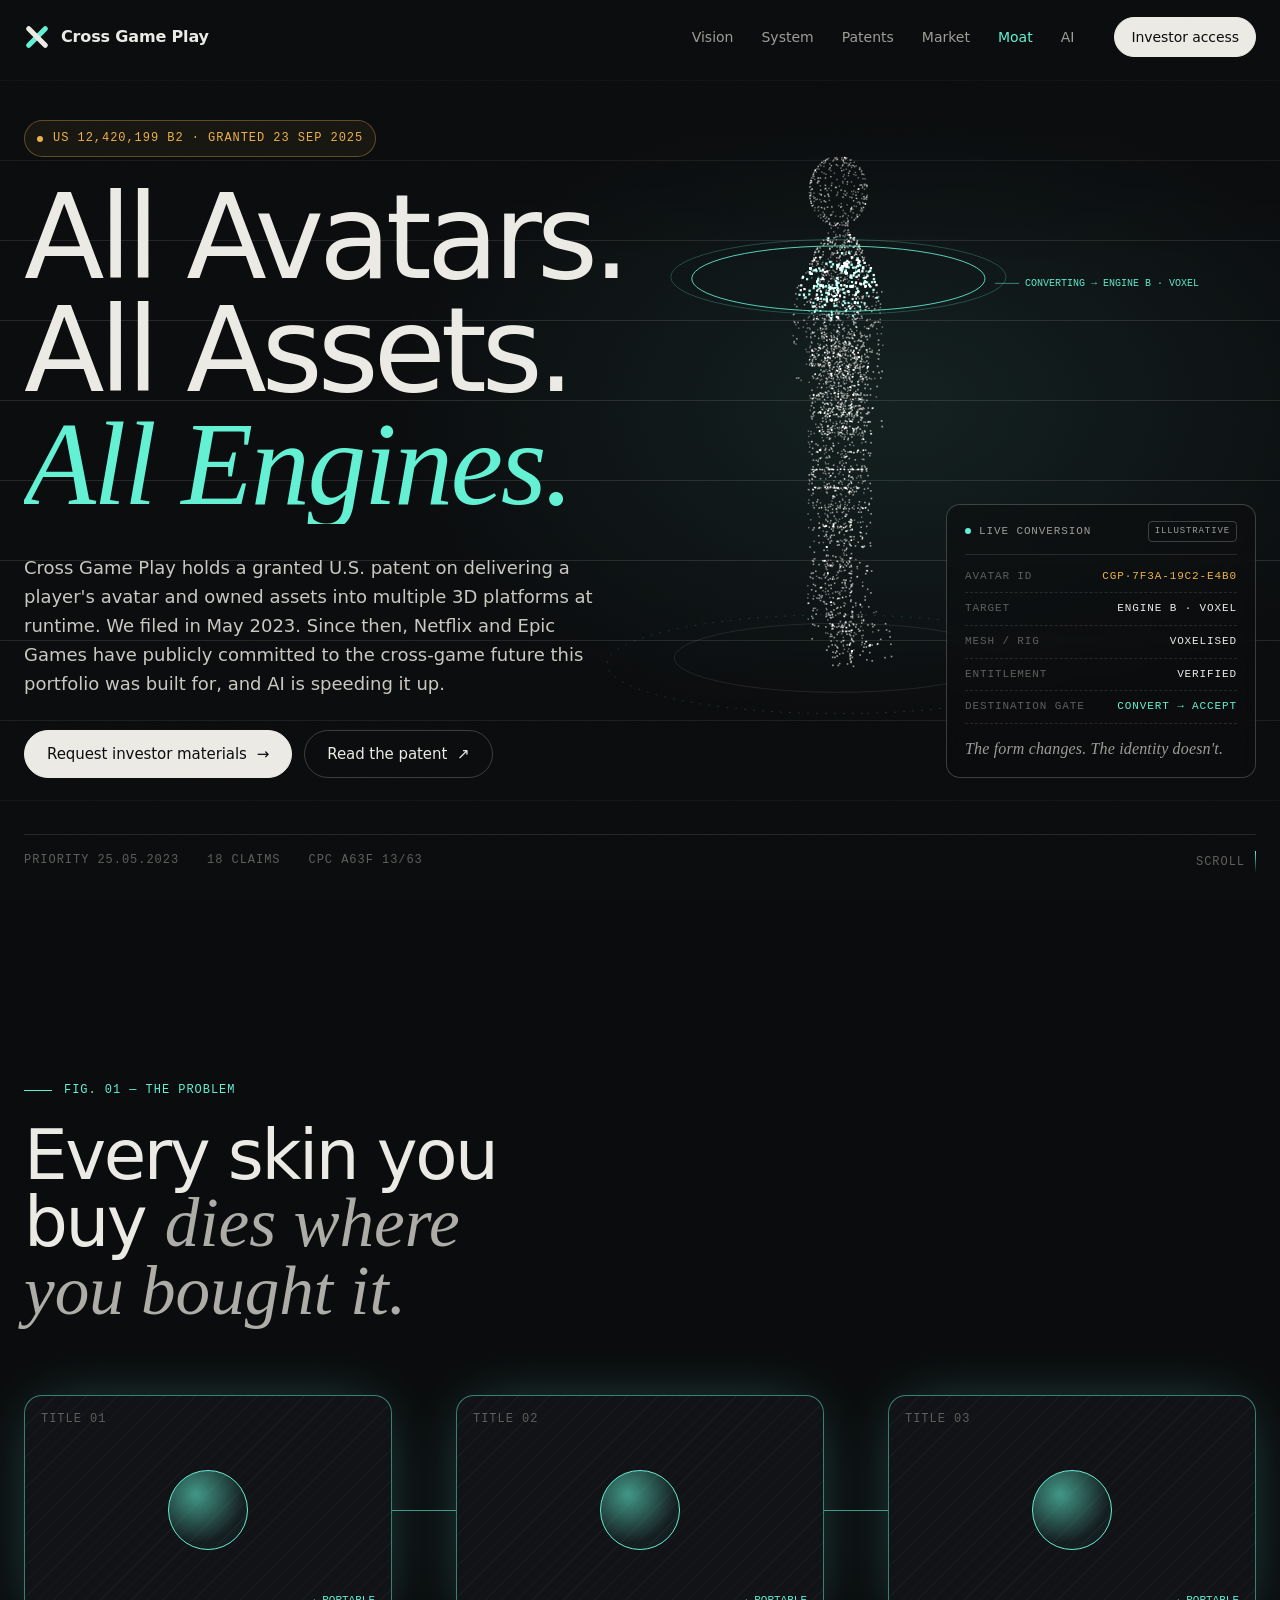
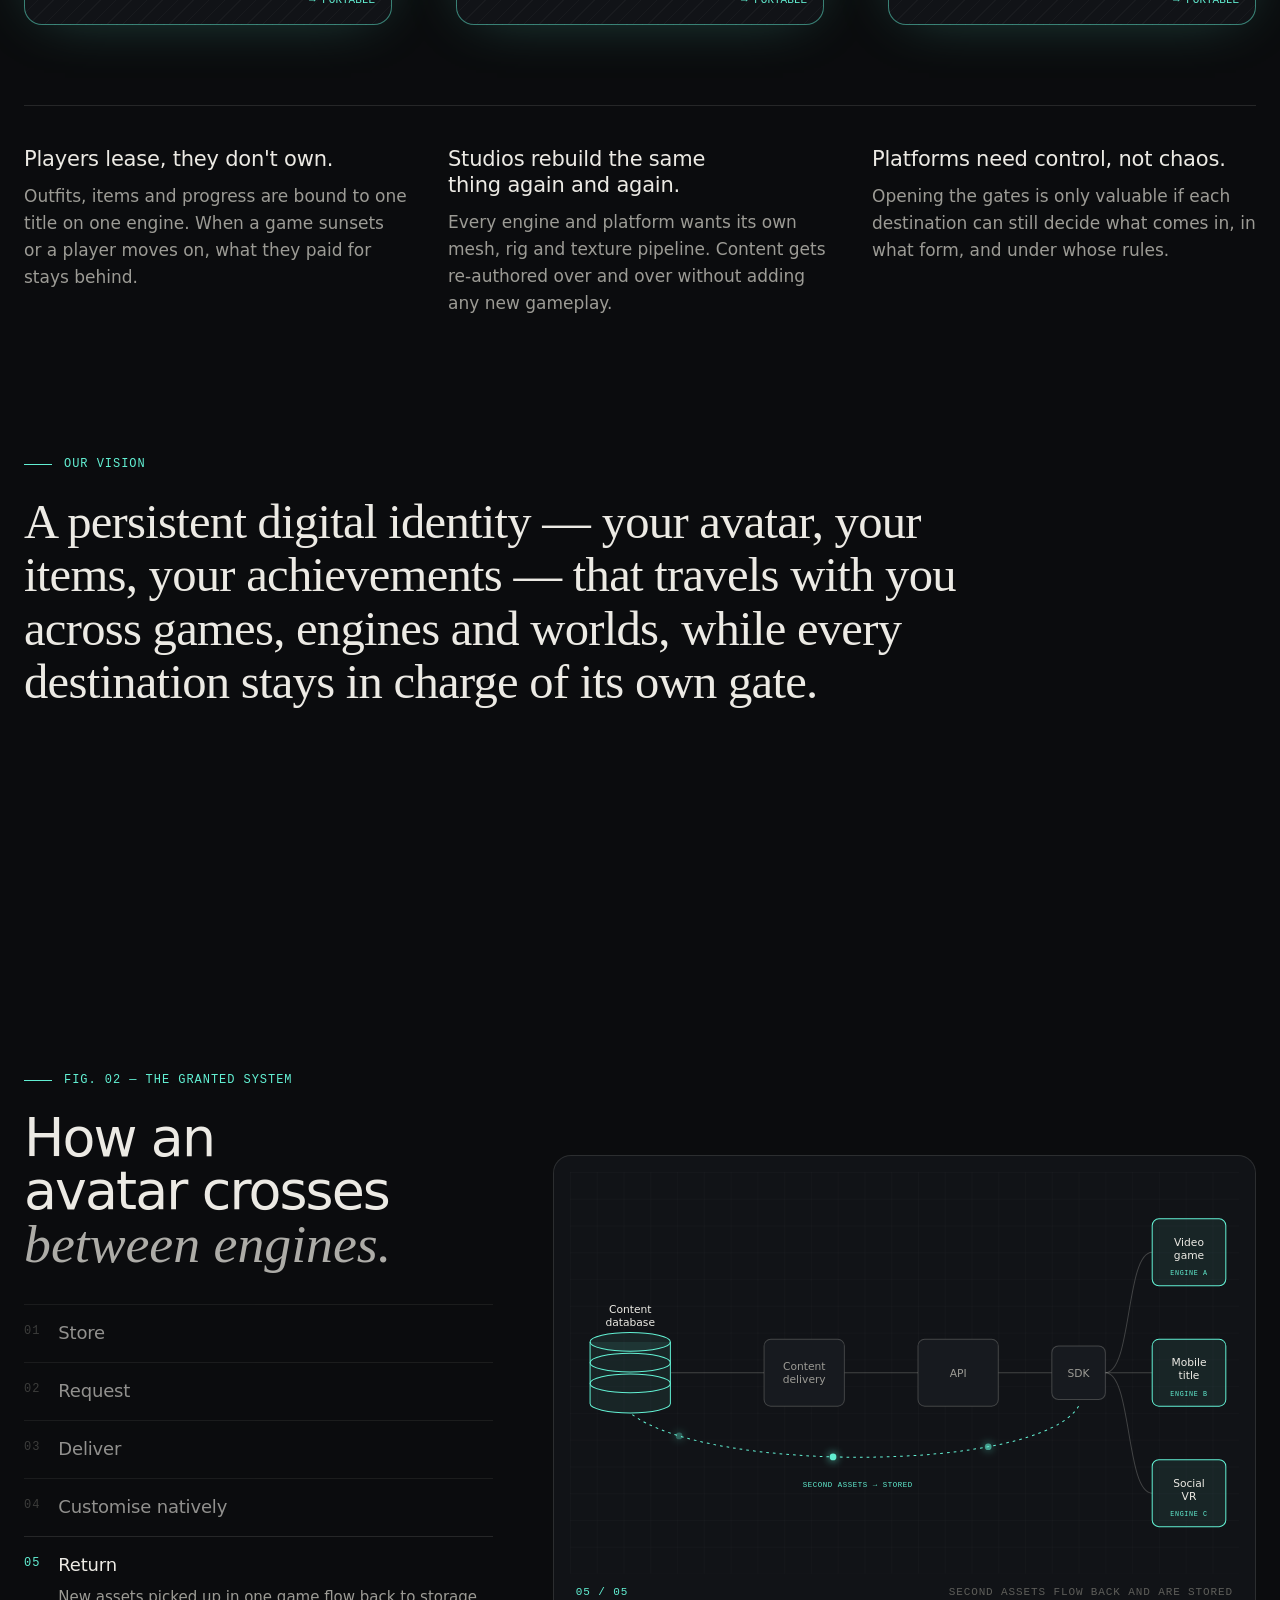
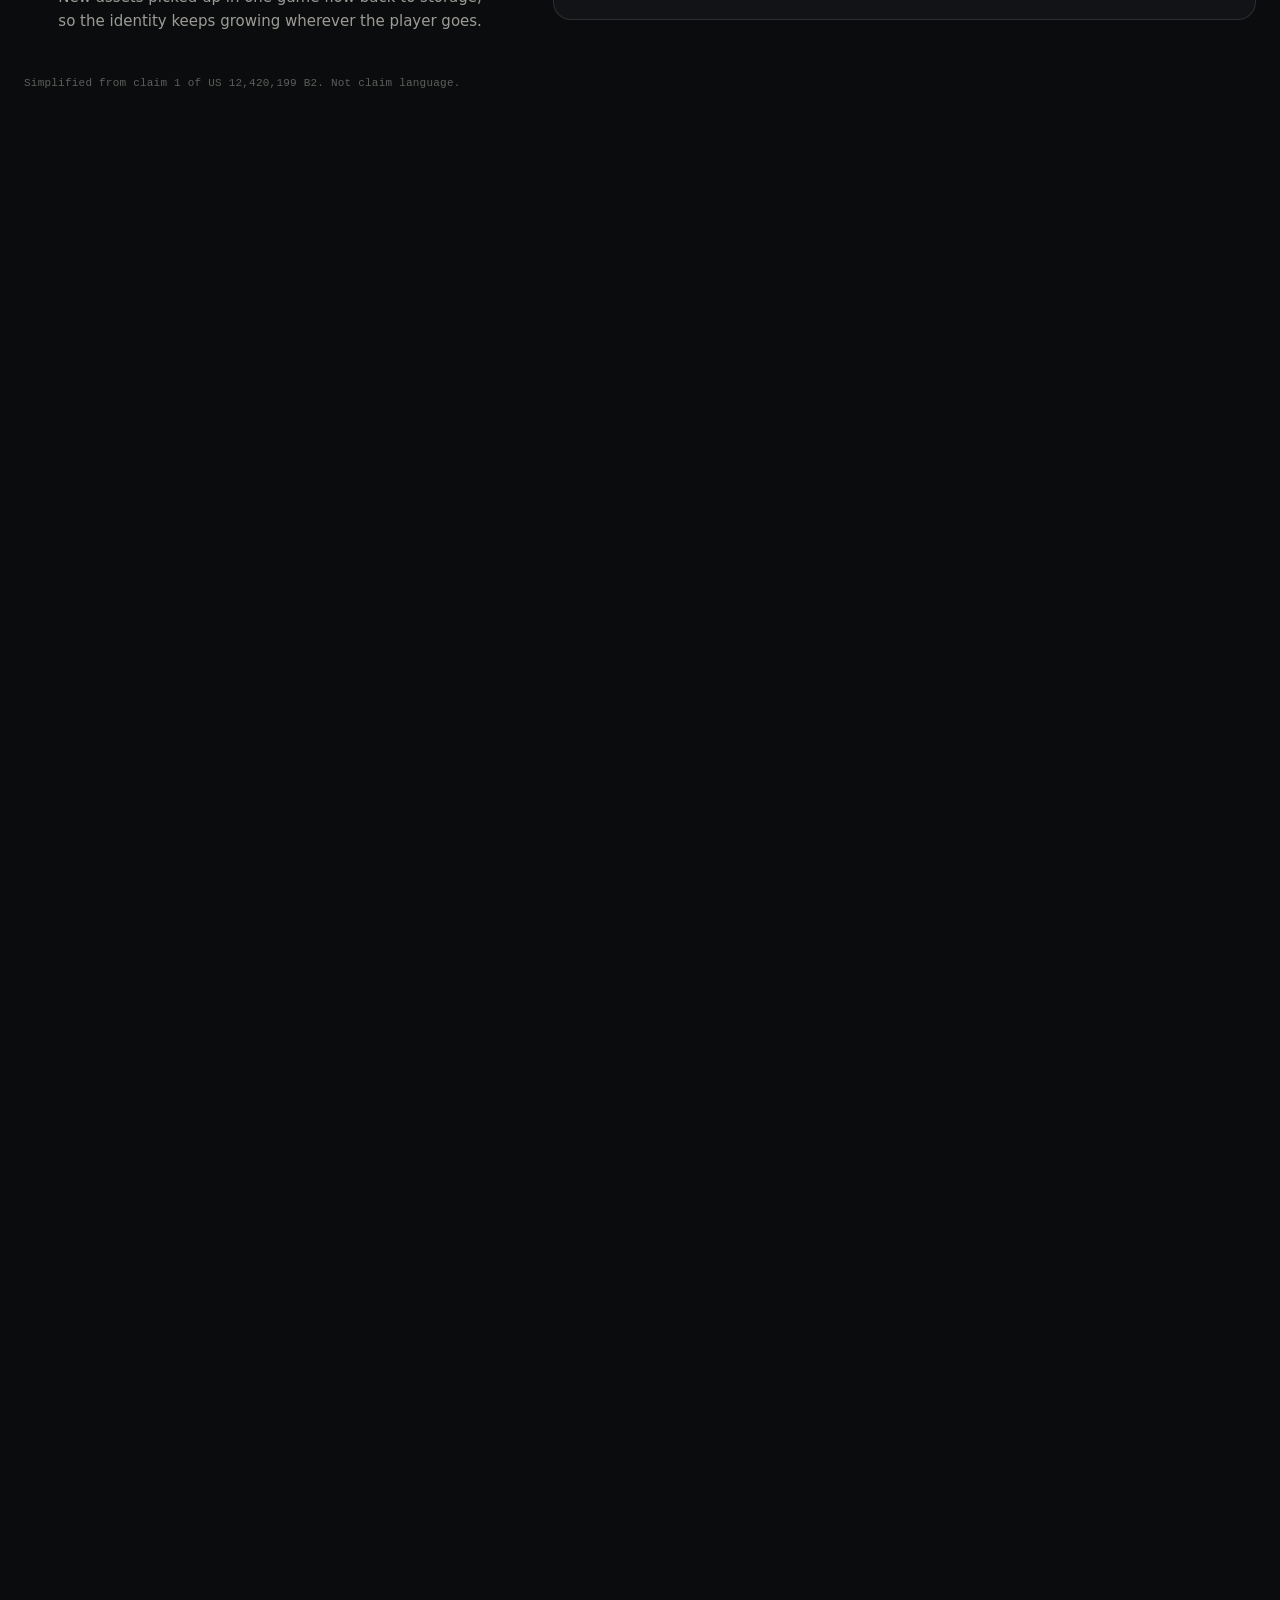
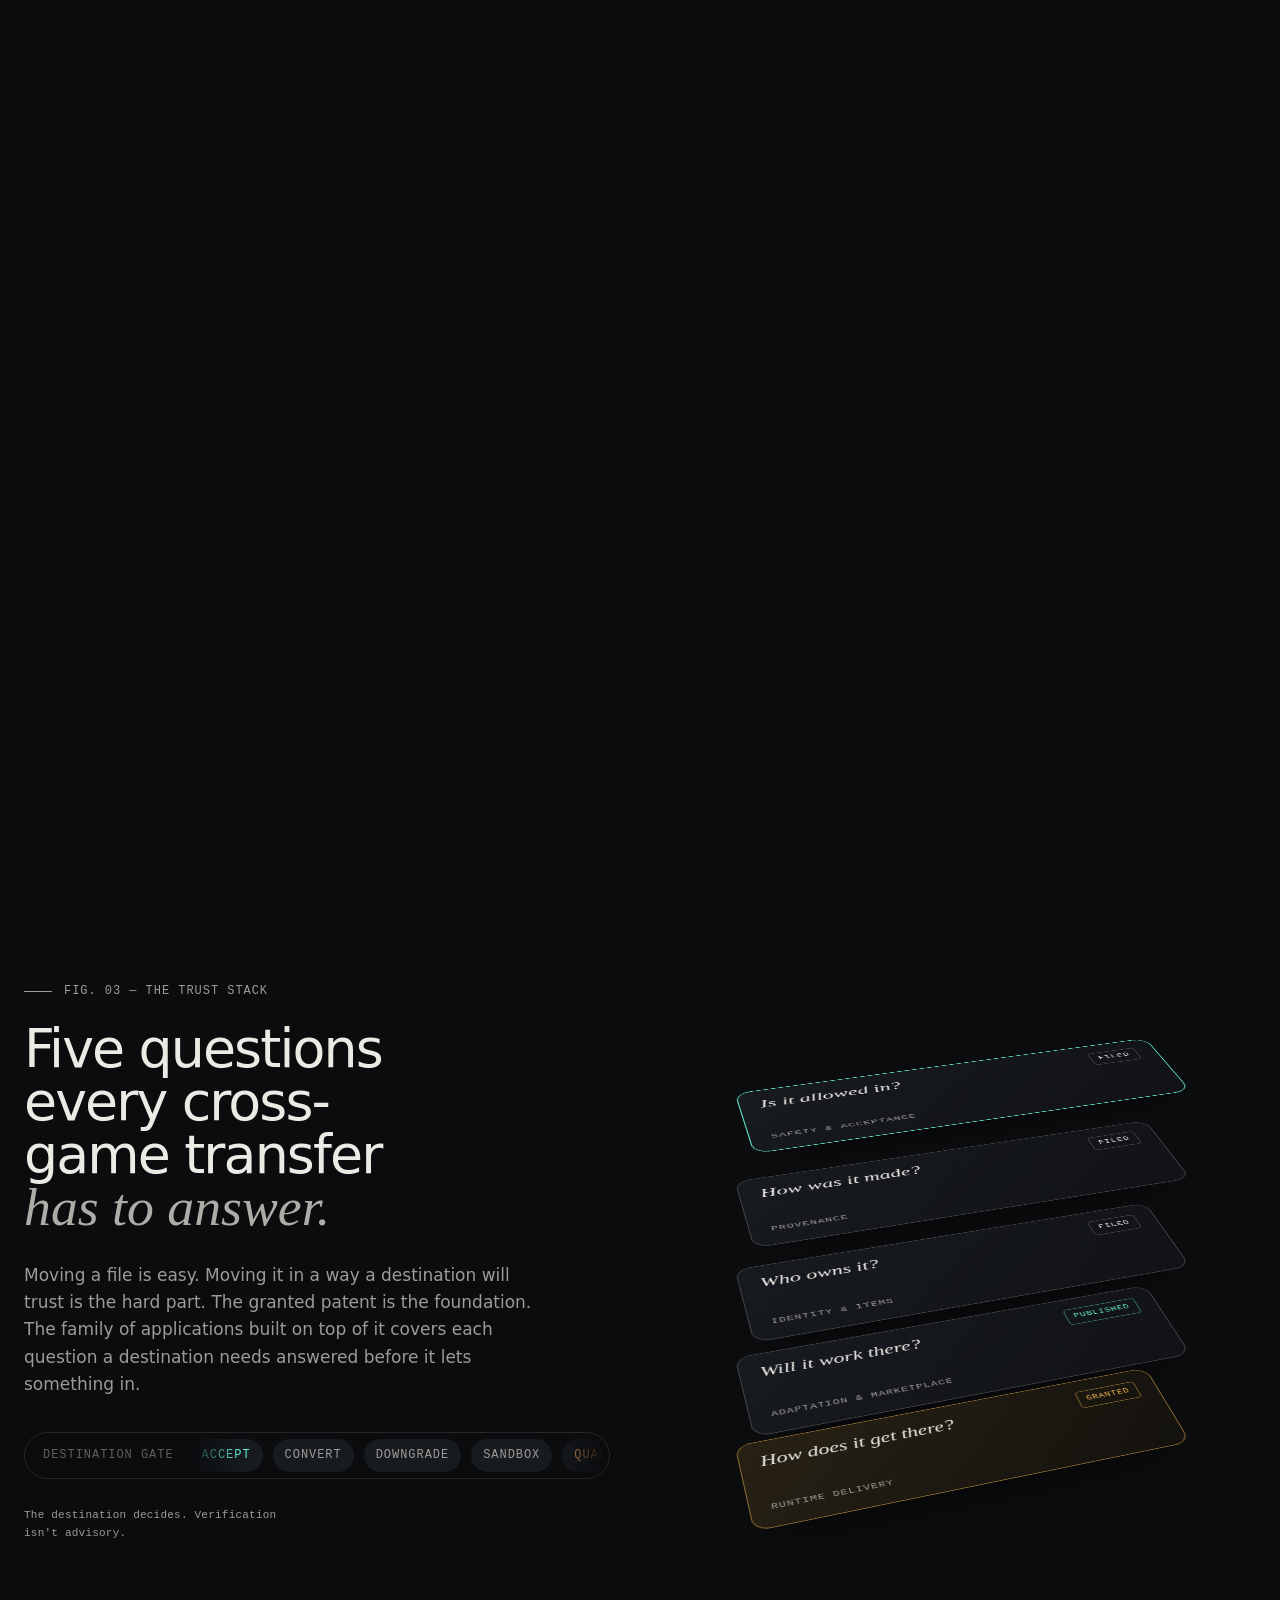
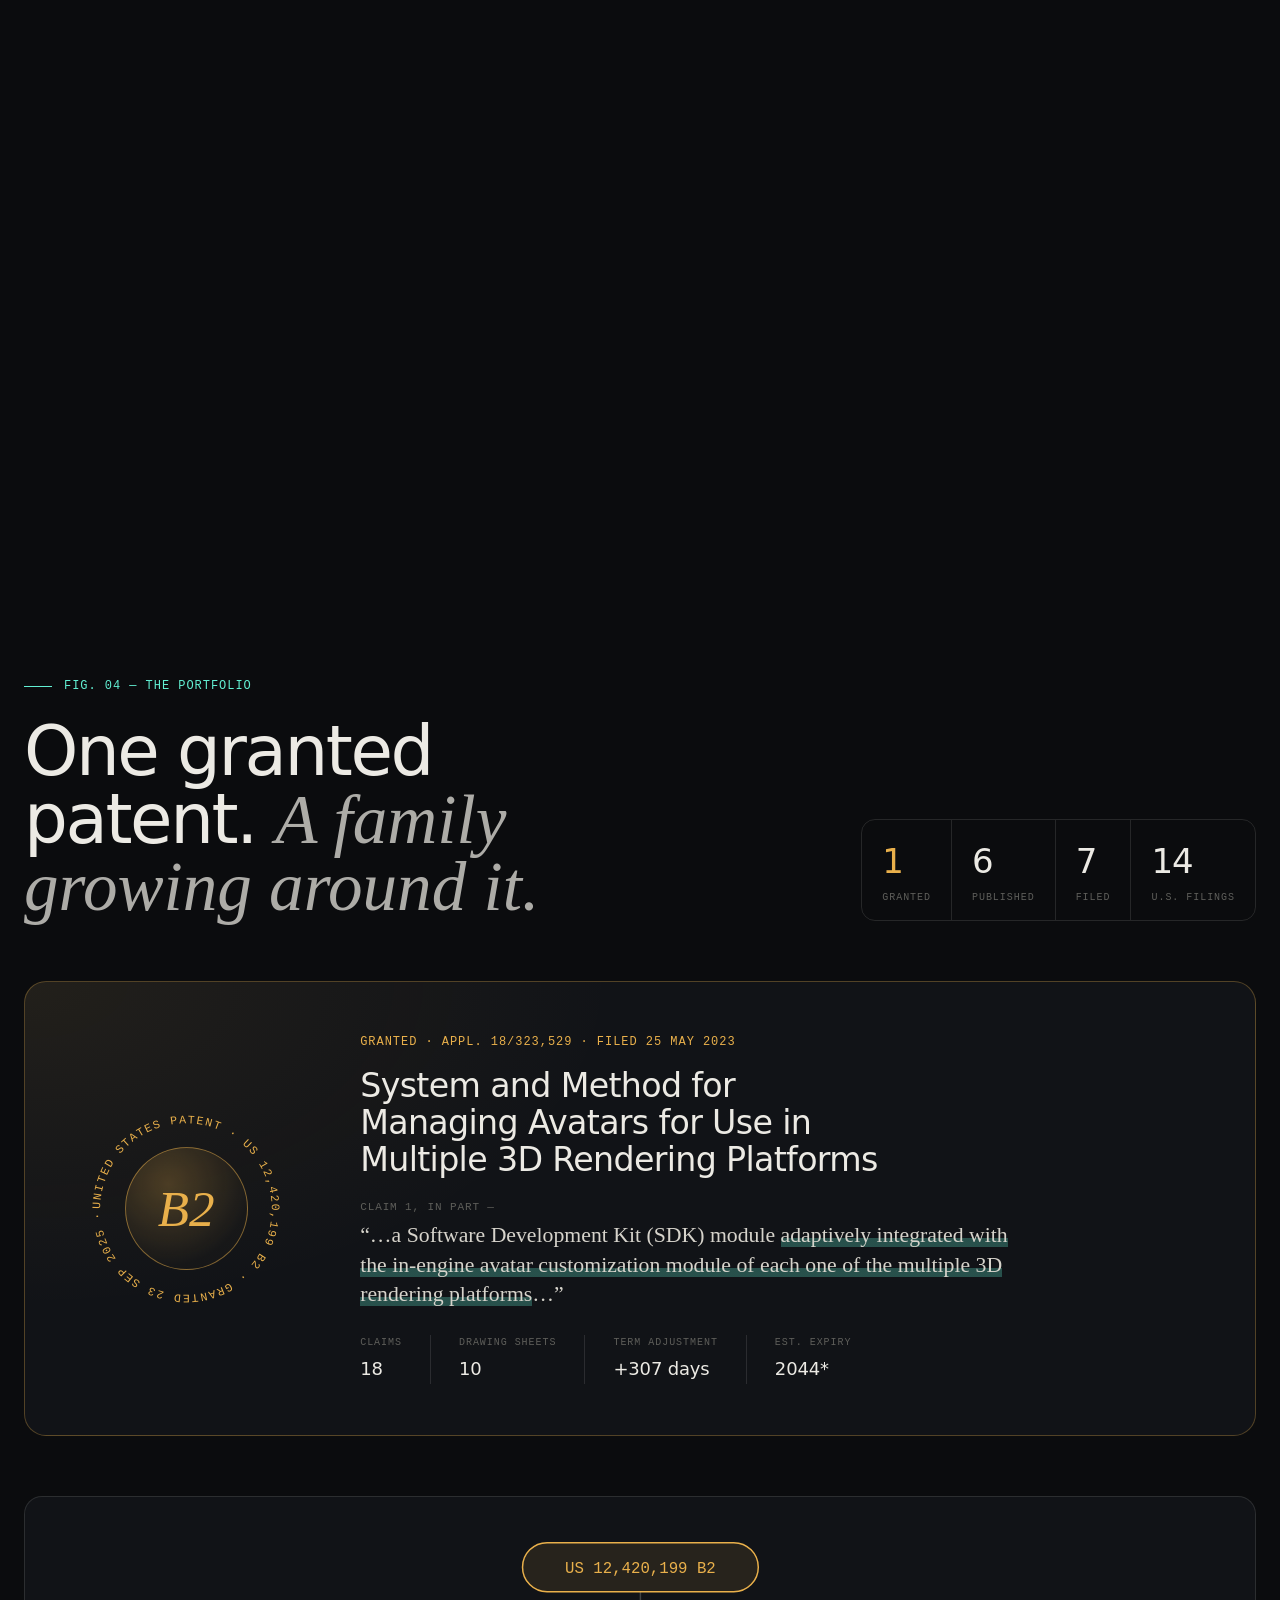
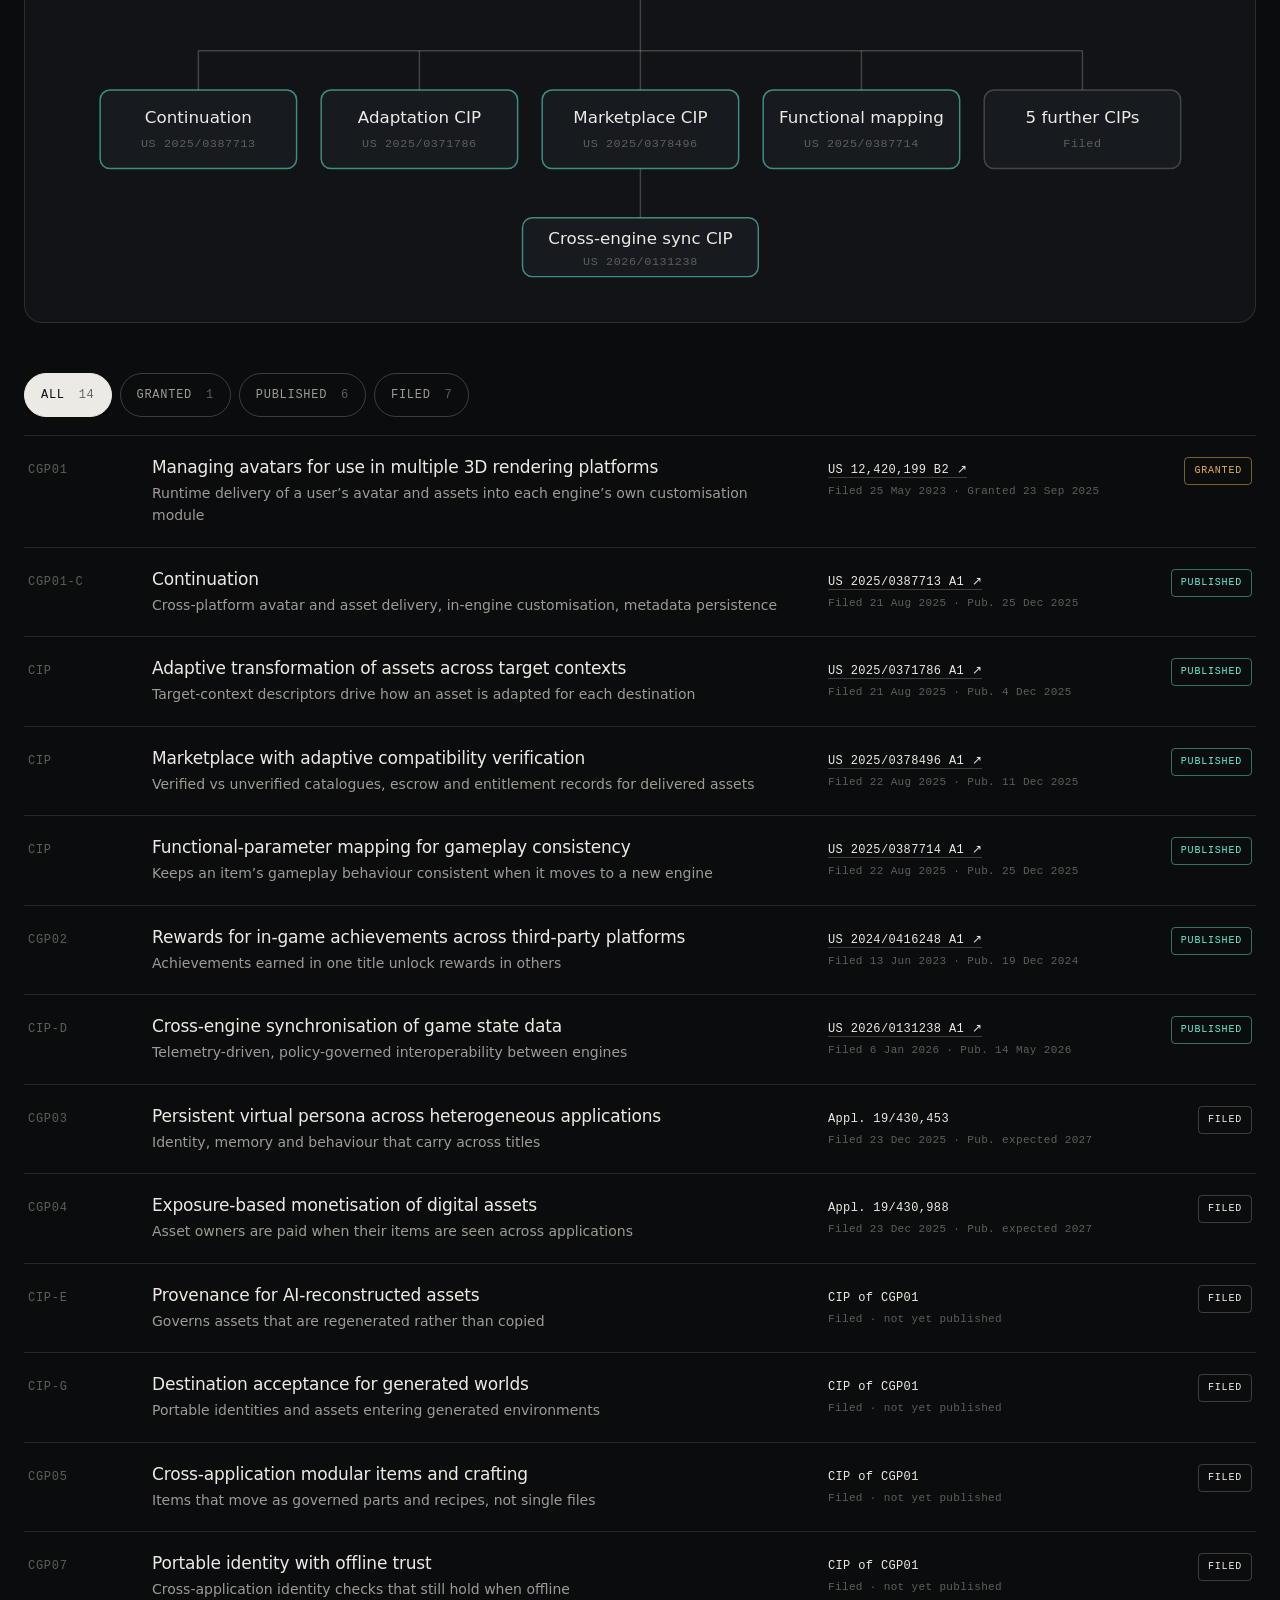
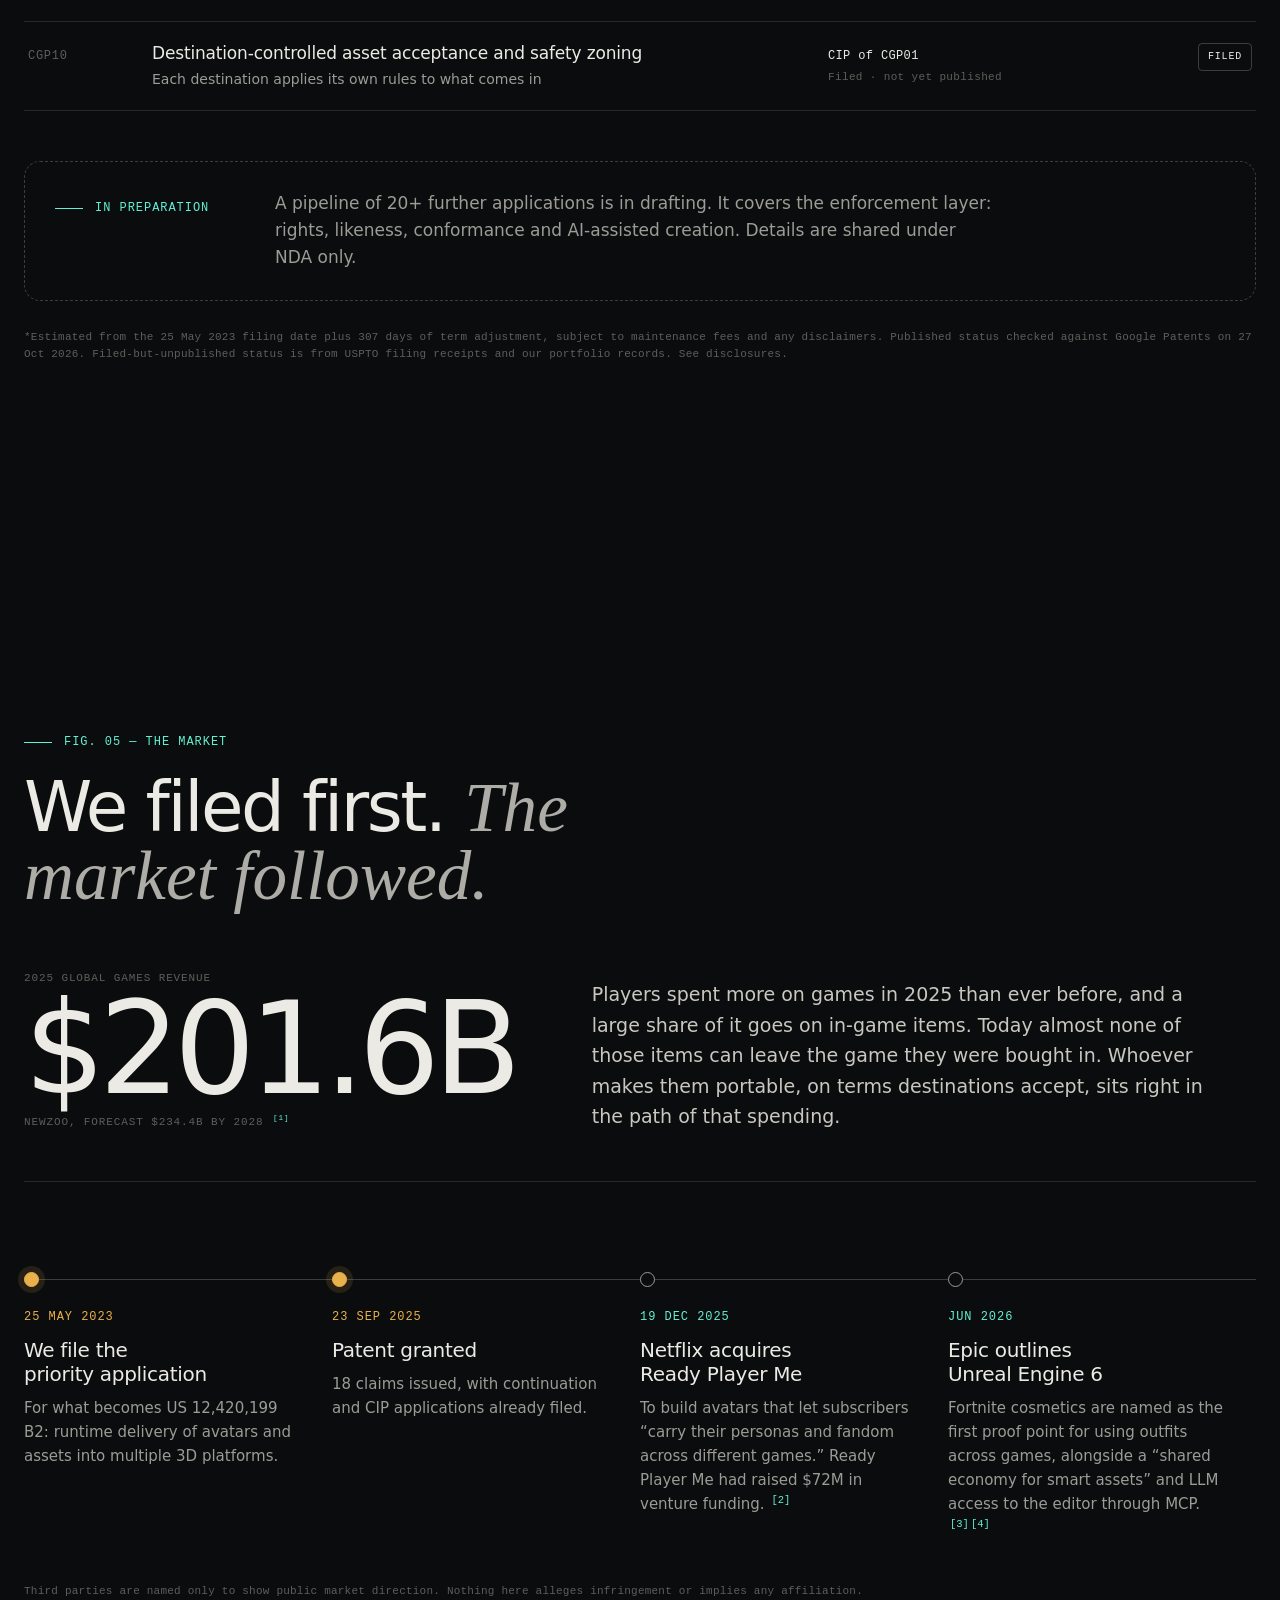
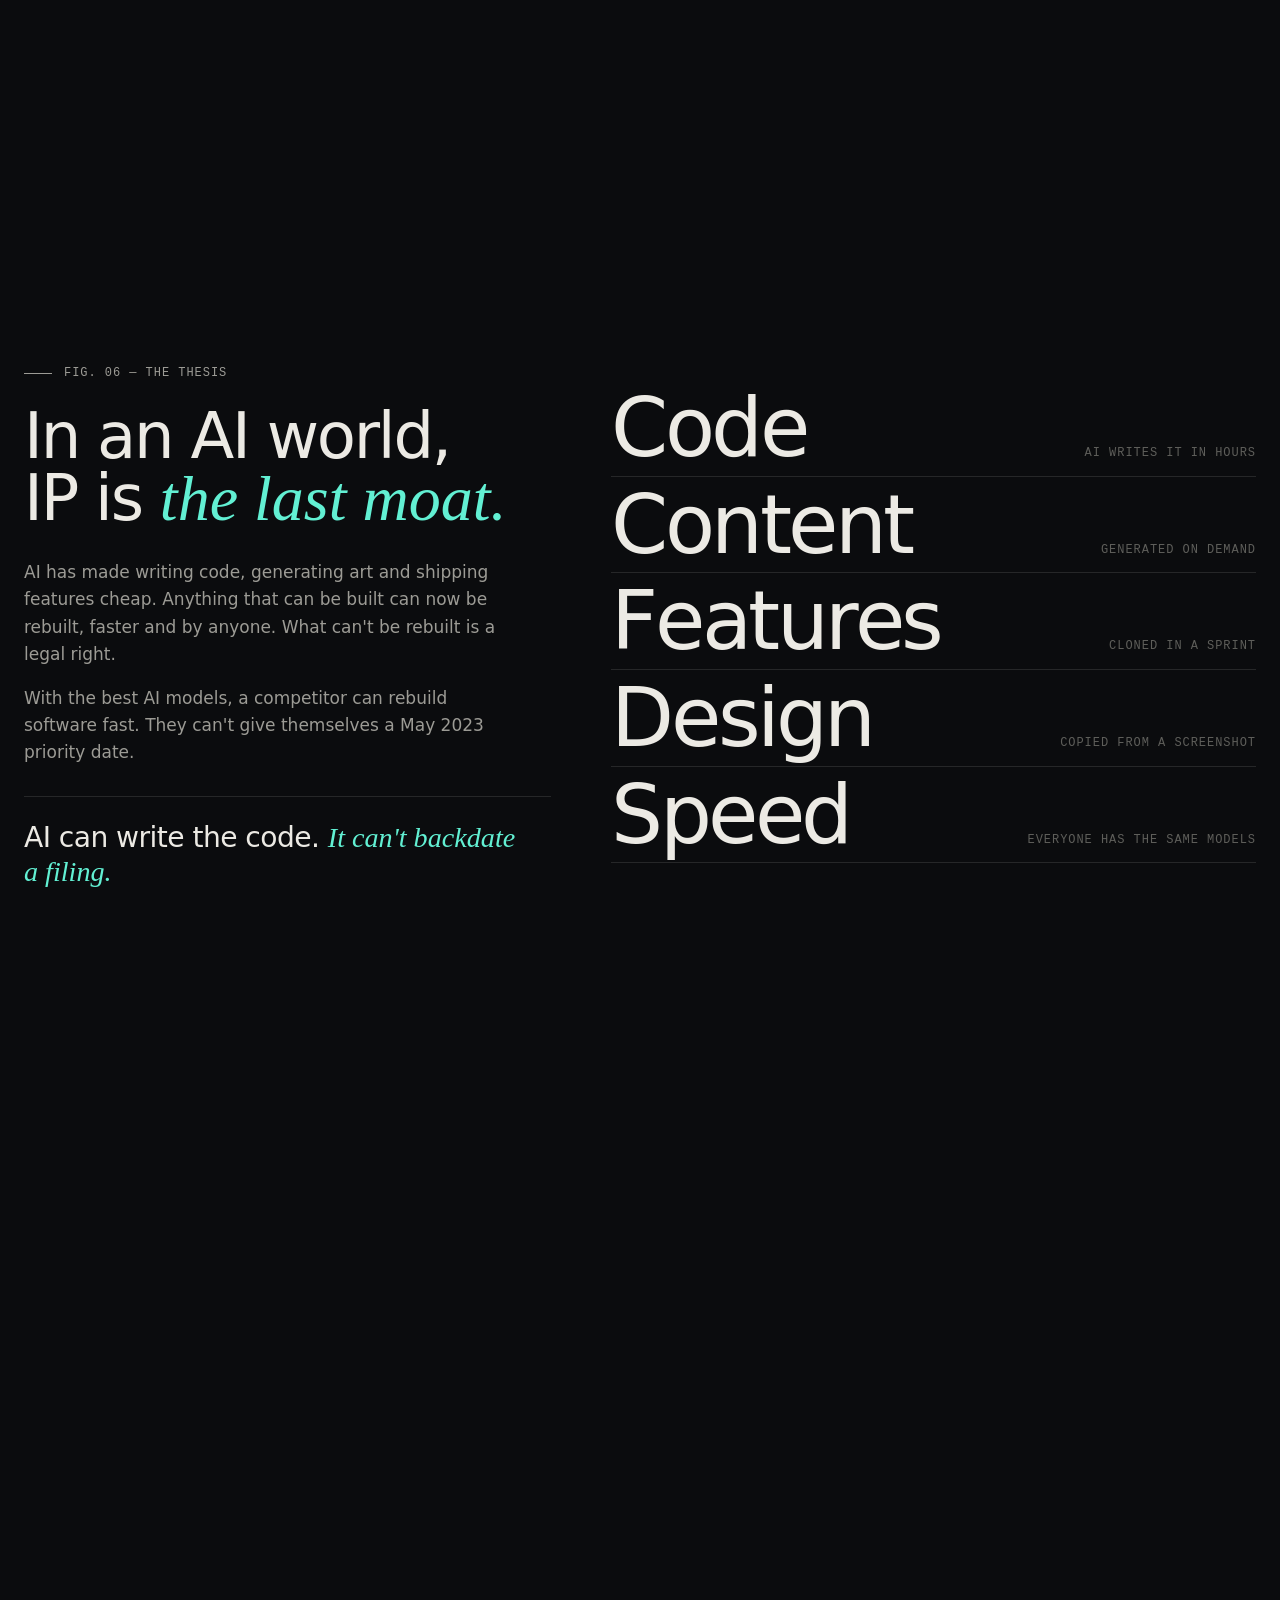
==== commit e72bc424: "Hero headline: All Avatars. All Assets. All Engines." ====
--- a/index.html
+++ b/index.html
@@ -51,9 +51,9 @@
     <div class="hero-copy">
       <p class="eyebrow mono"><span class="dot"></span>US 12,420,199 B2 · Granted 23 Sep 2025</p>
       <h1 id="hero-title" class="display">
-        <span class="line"><span>One avatar.</span></span>
-        <span class="line"><span>Every engine.</span></span>
-        <span class="line"><span><em>Patented.</em></span></span>
+        <span class="line"><span>All Avatars.</span></span>
+        <span class="line"><span>All Assets.</span></span>
+        <span class="line"><span><em>All Engines.</em></span></span>
       </h1>
       <p class="lede">Cross Game Play holds a granted U.S. patent on delivering a player's avatar and owned assets into multiple 3D platforms at runtime. We filed in May 2023. Since then, Netflix and Epic Games have publicly committed to the cross-game future this portfolio was built for, and AI is speeding it up.</p>
       <div class="cta-row">
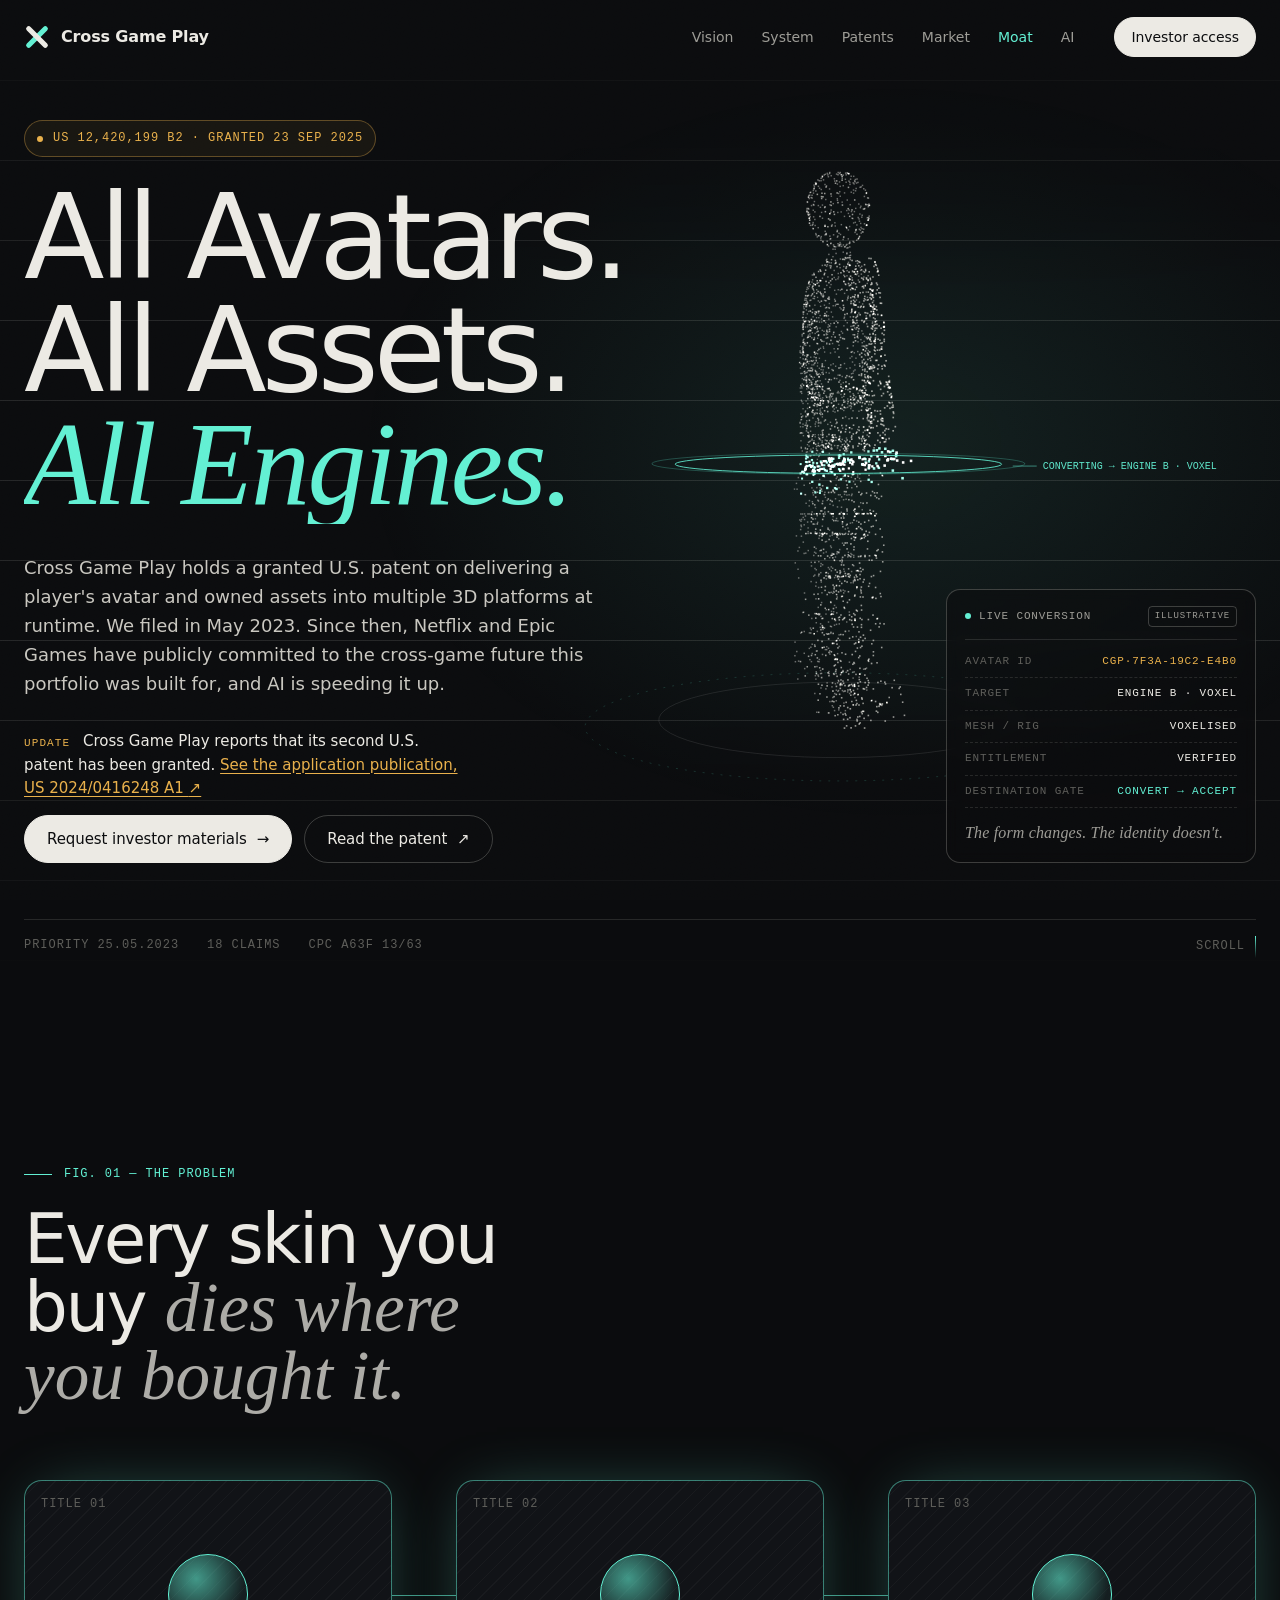
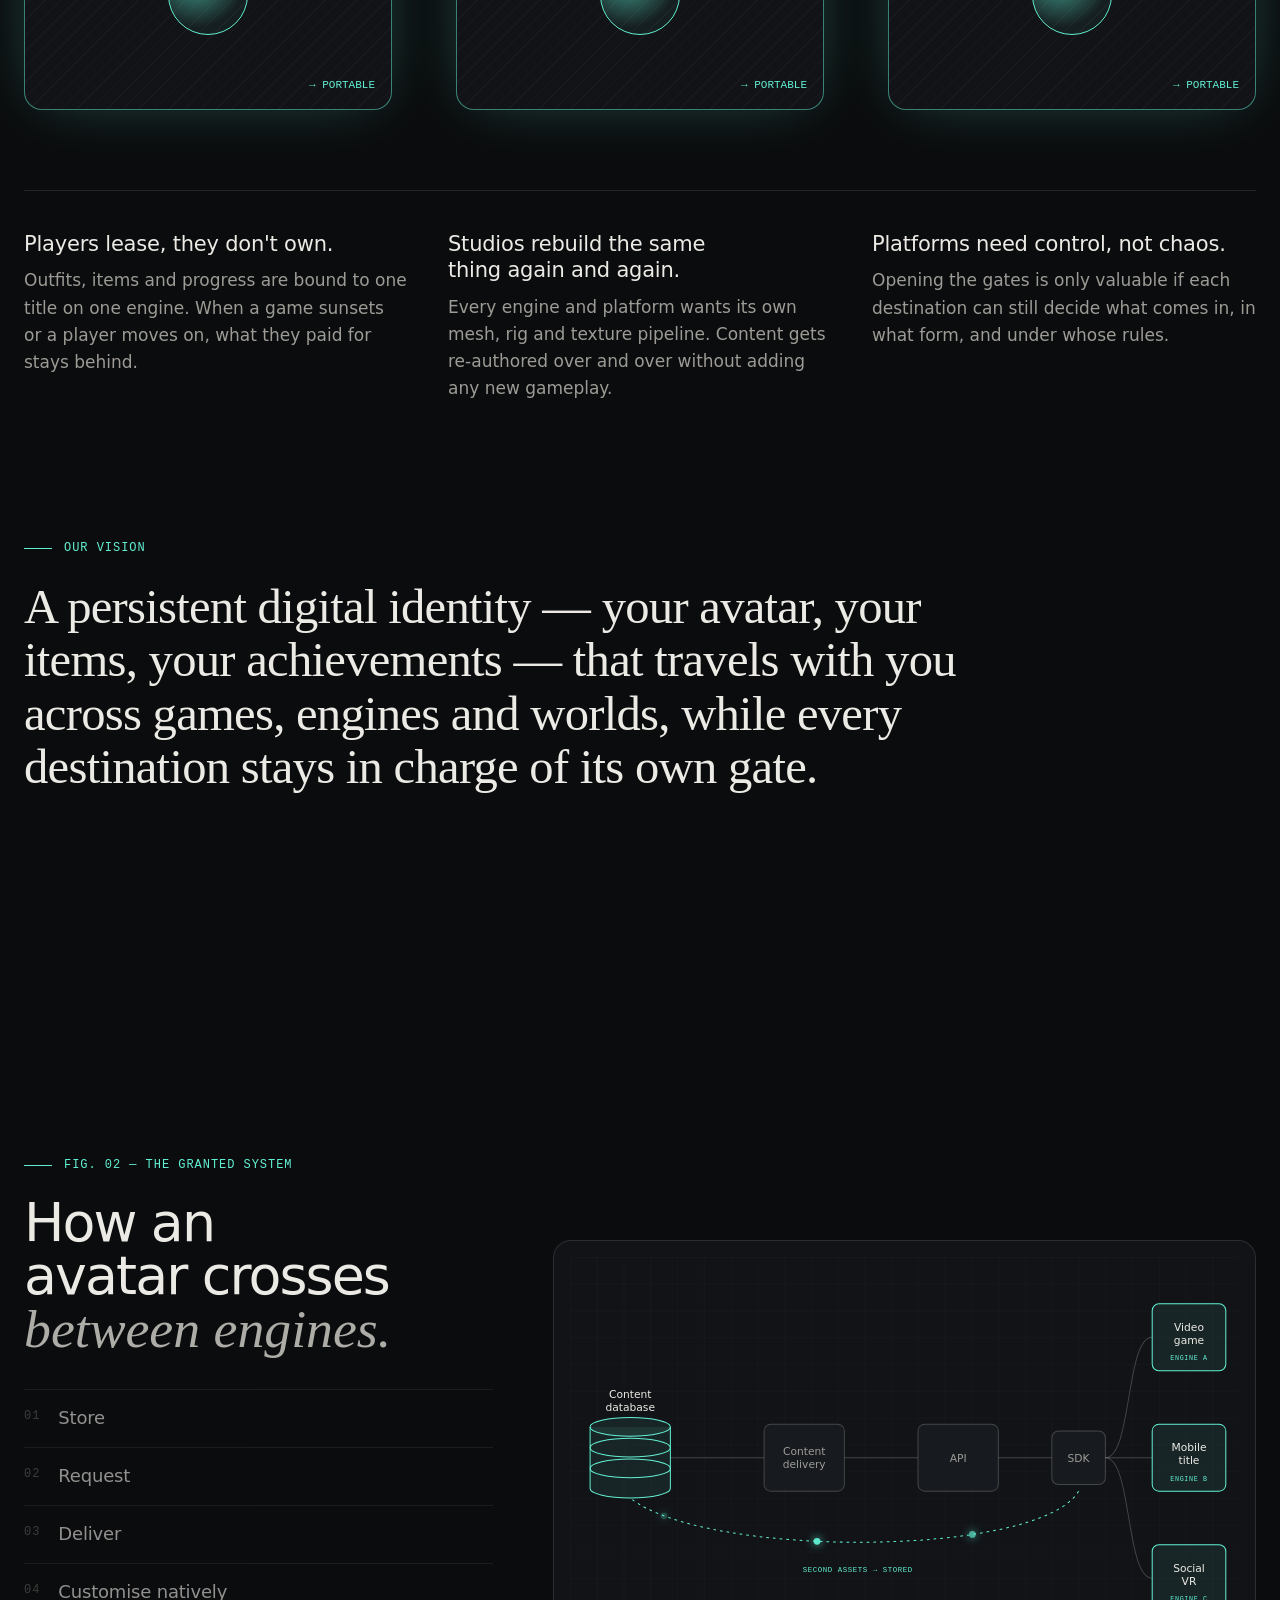
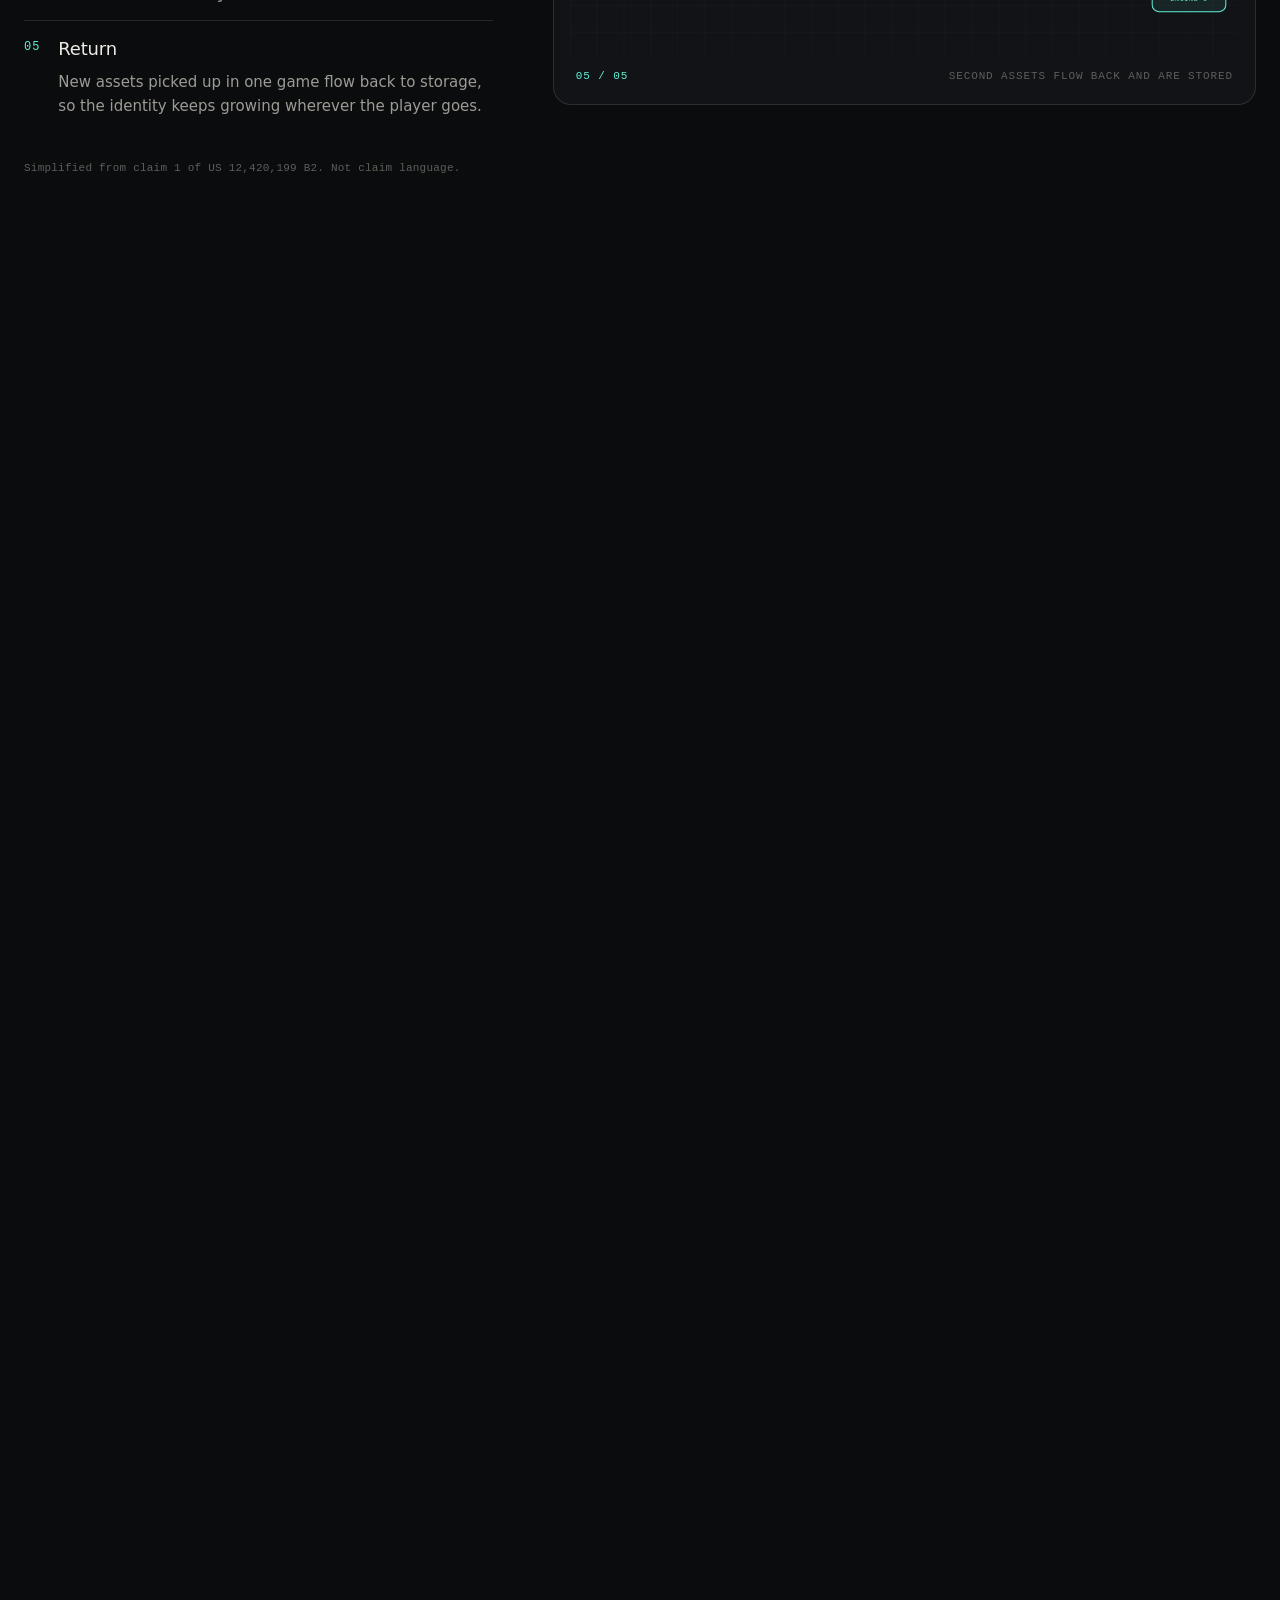
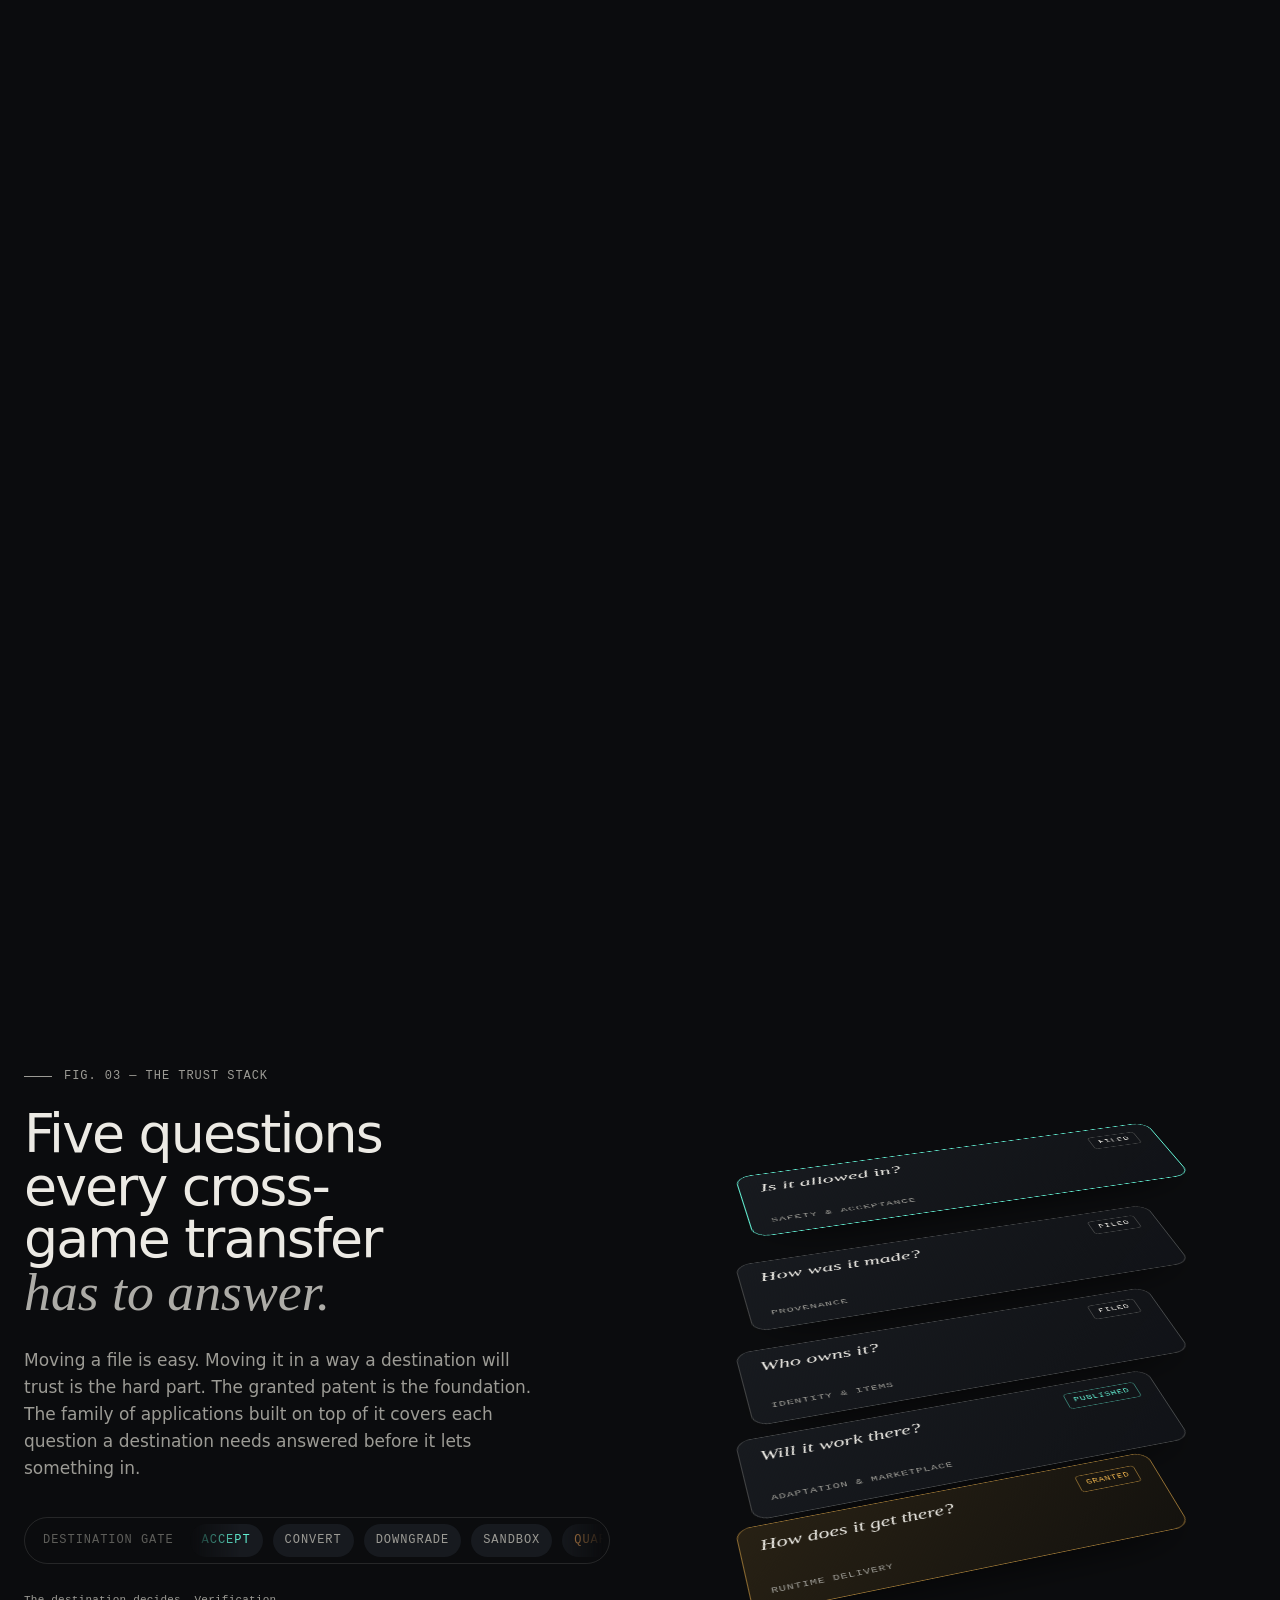
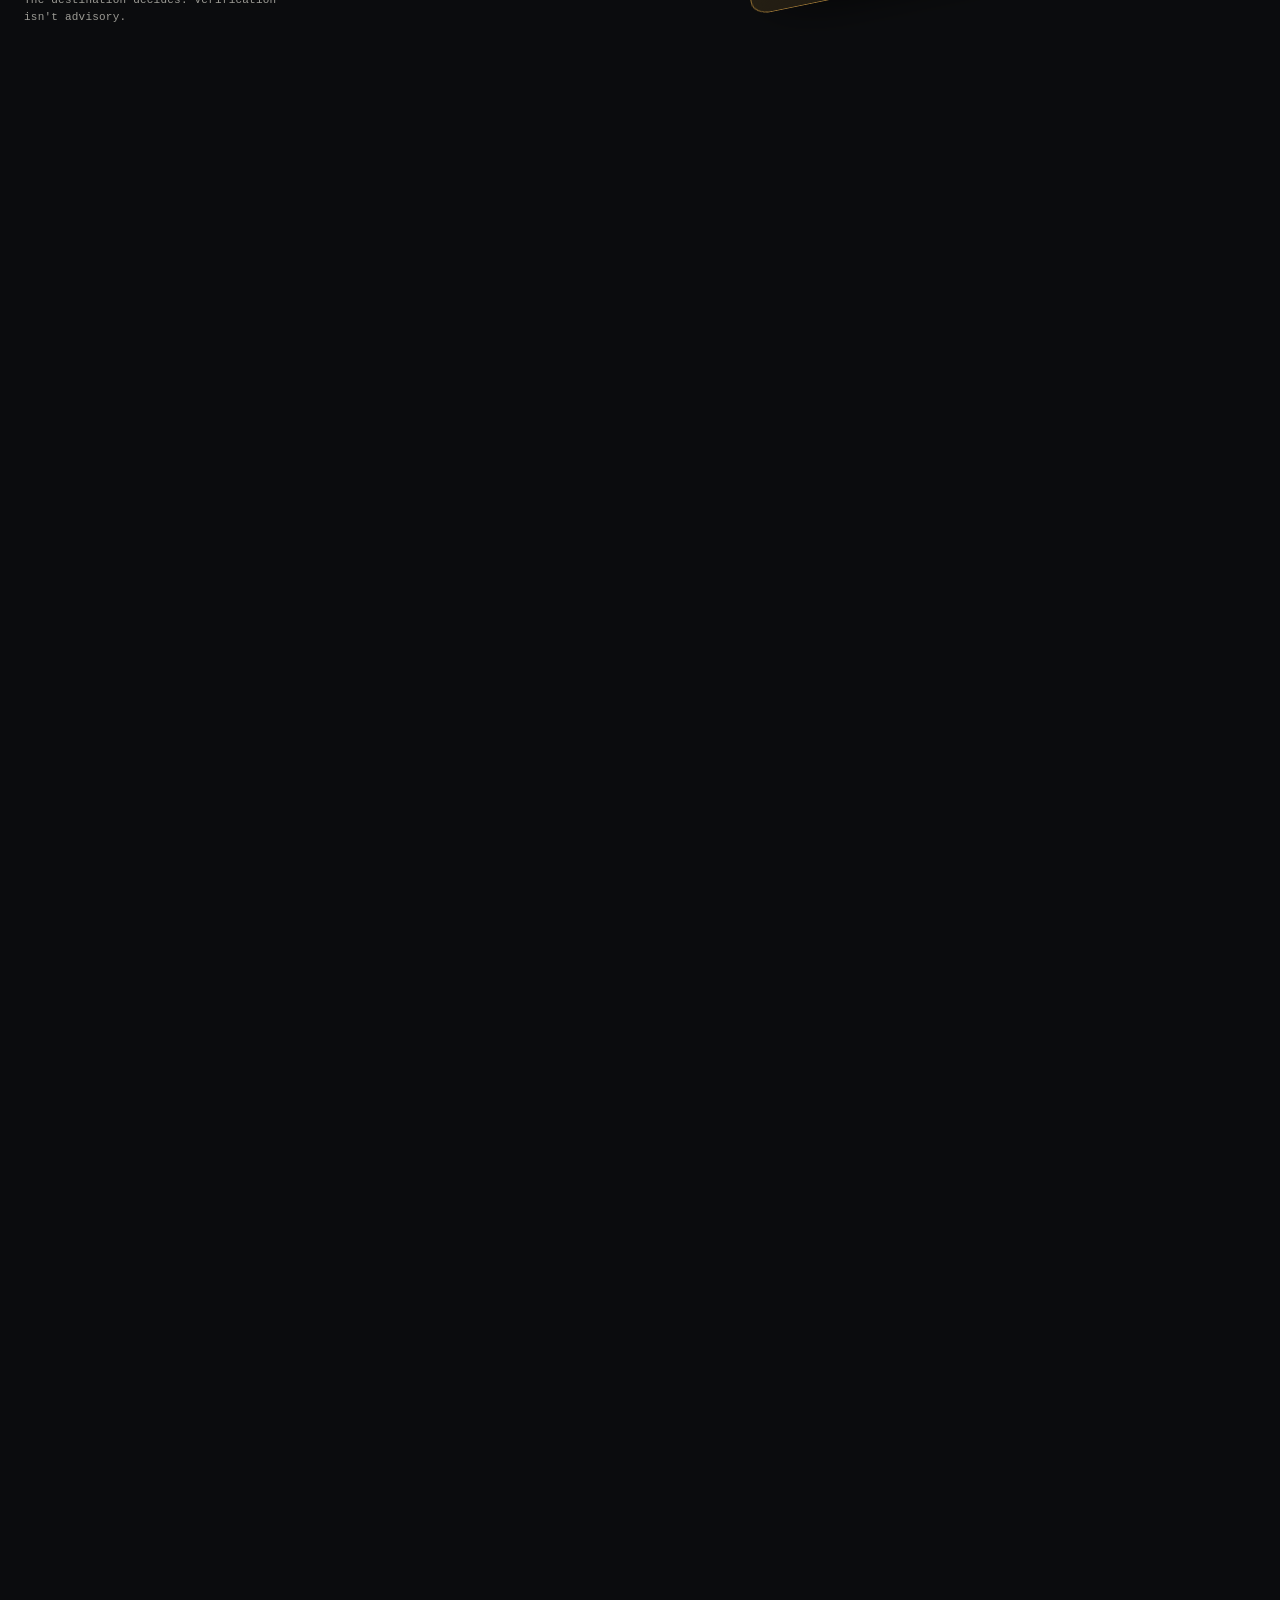
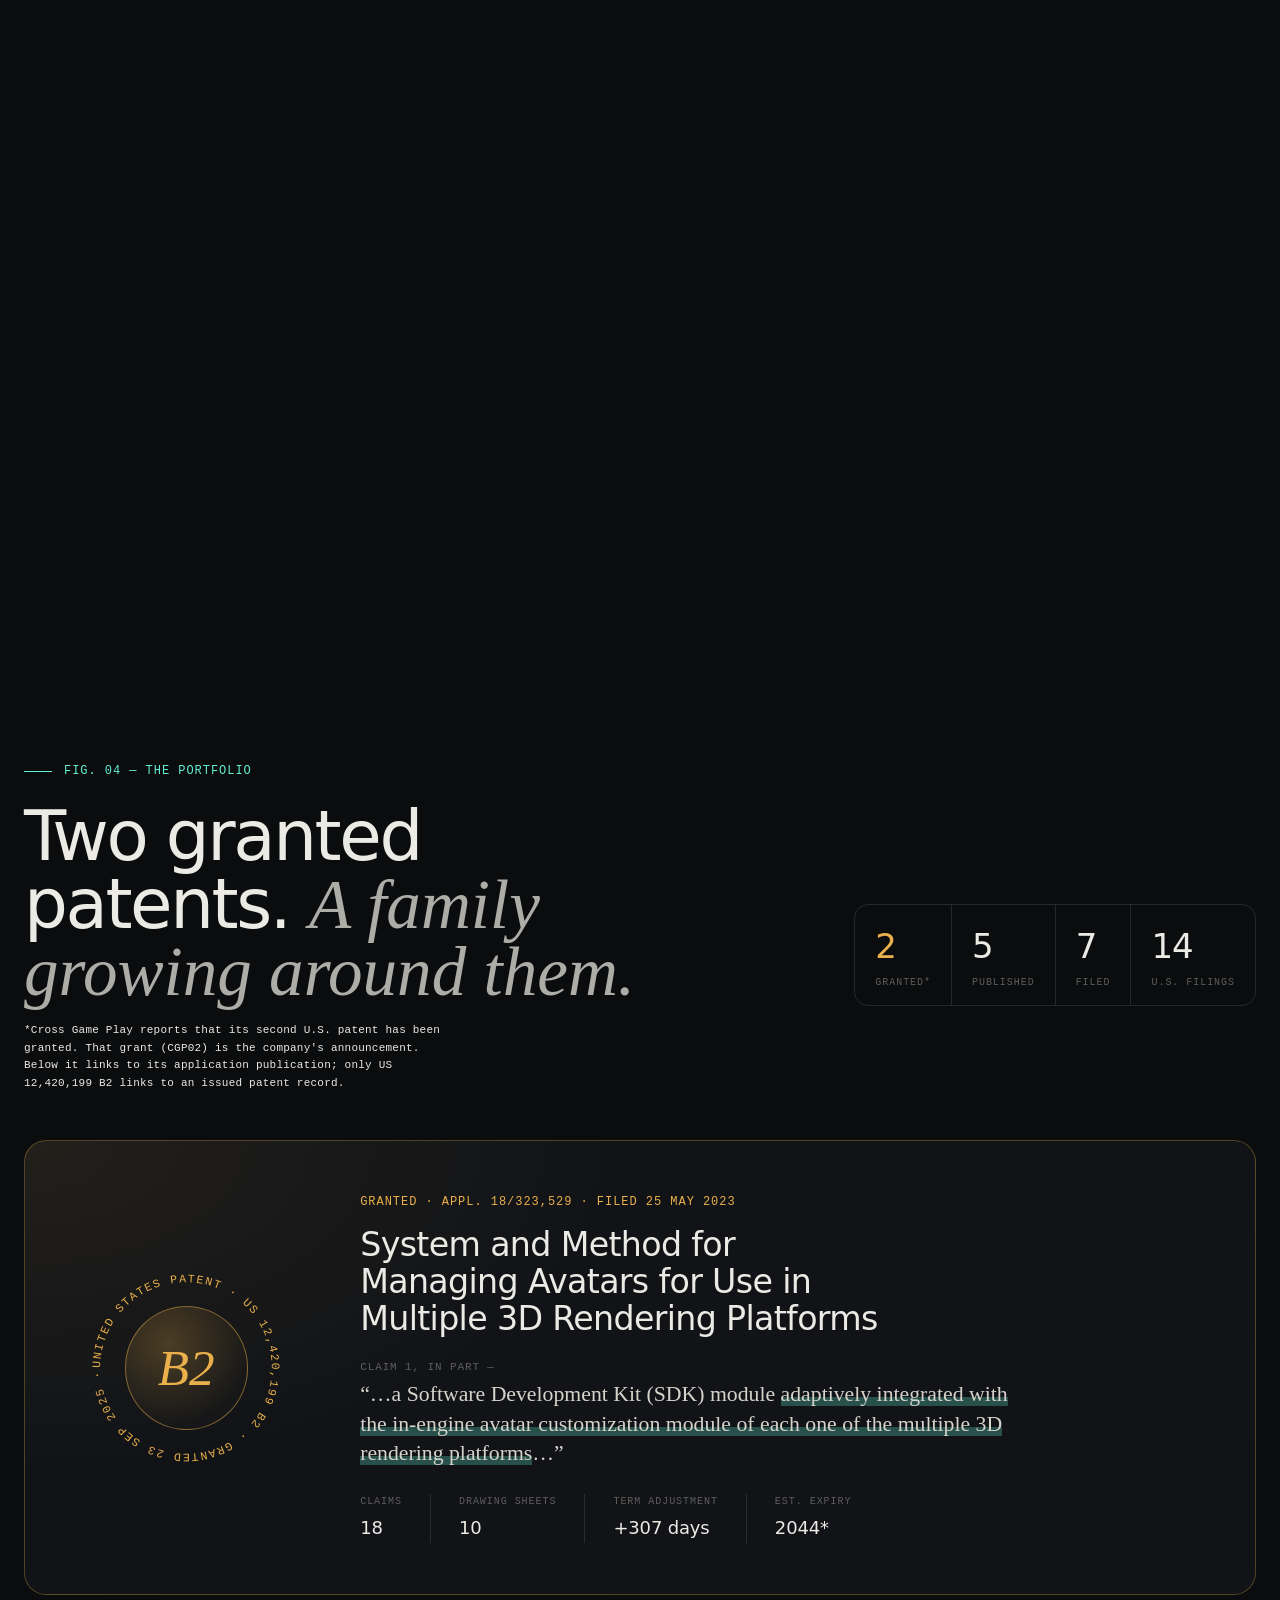
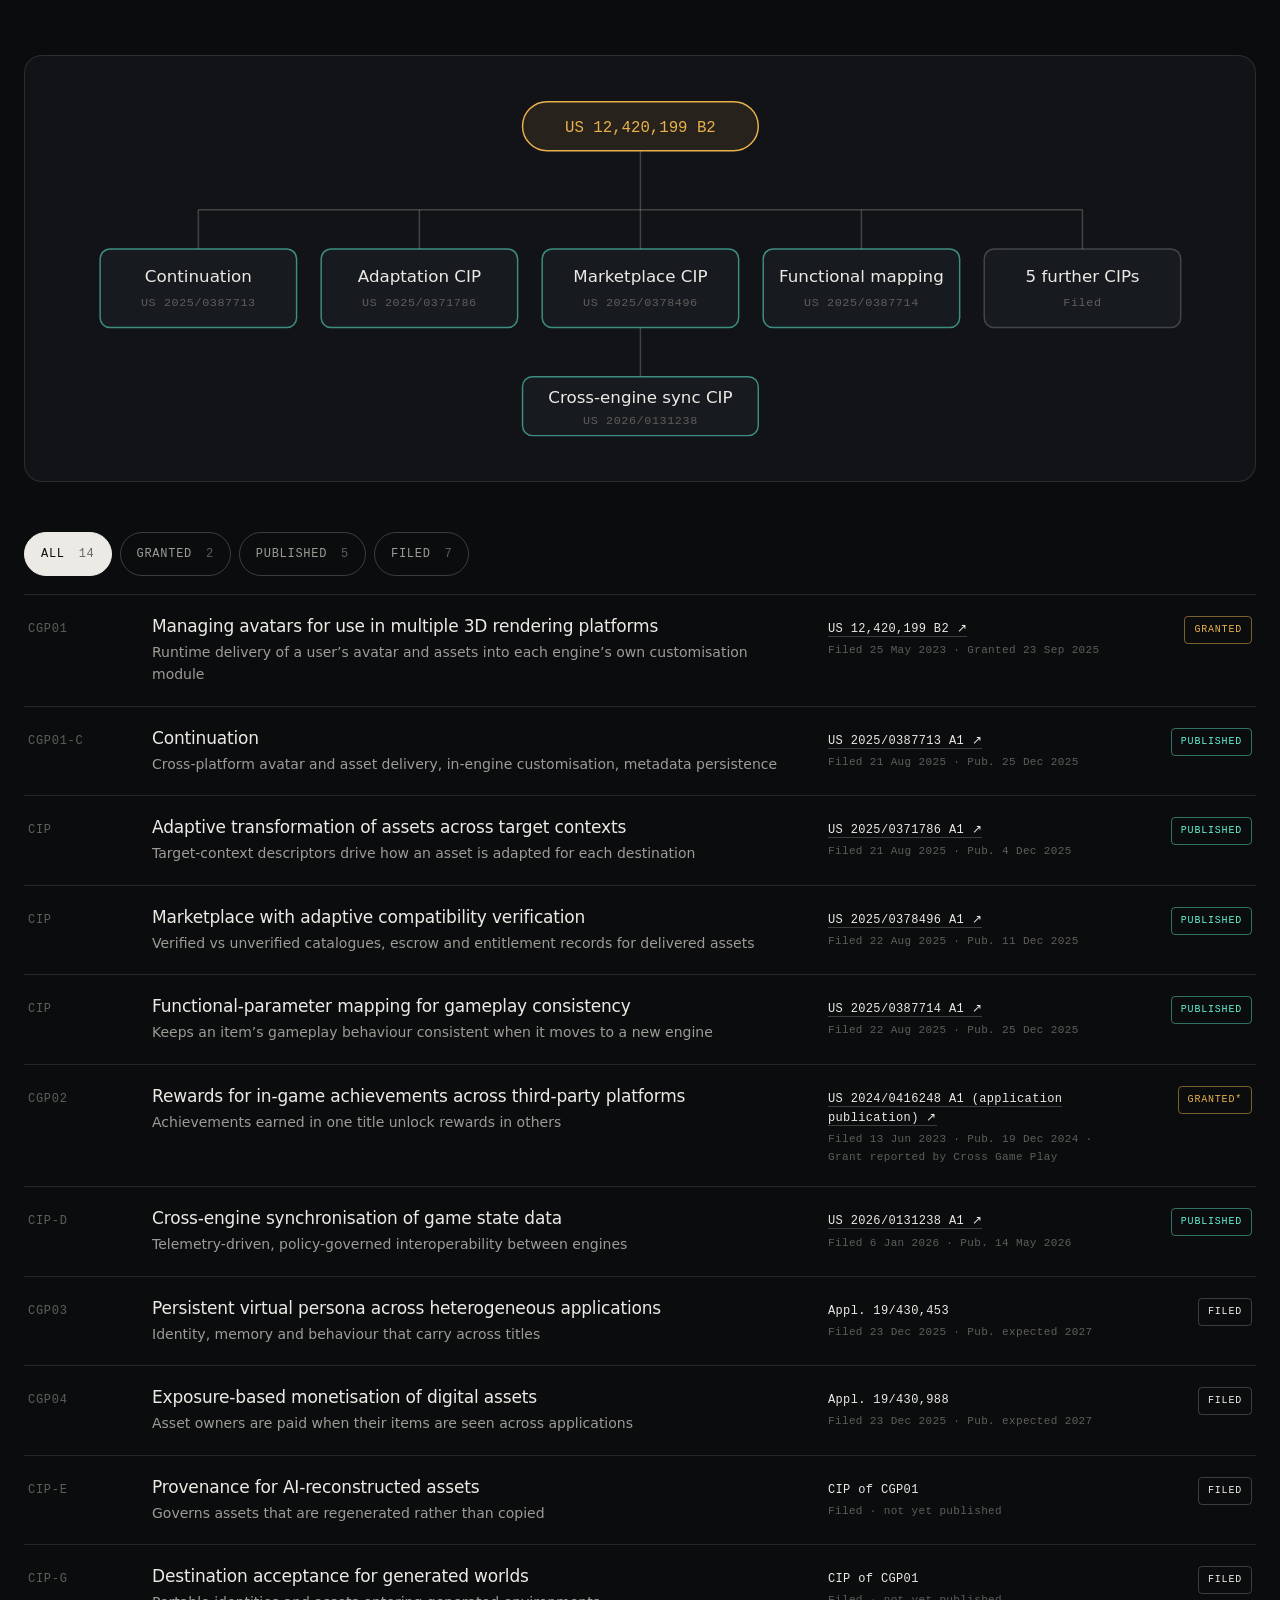
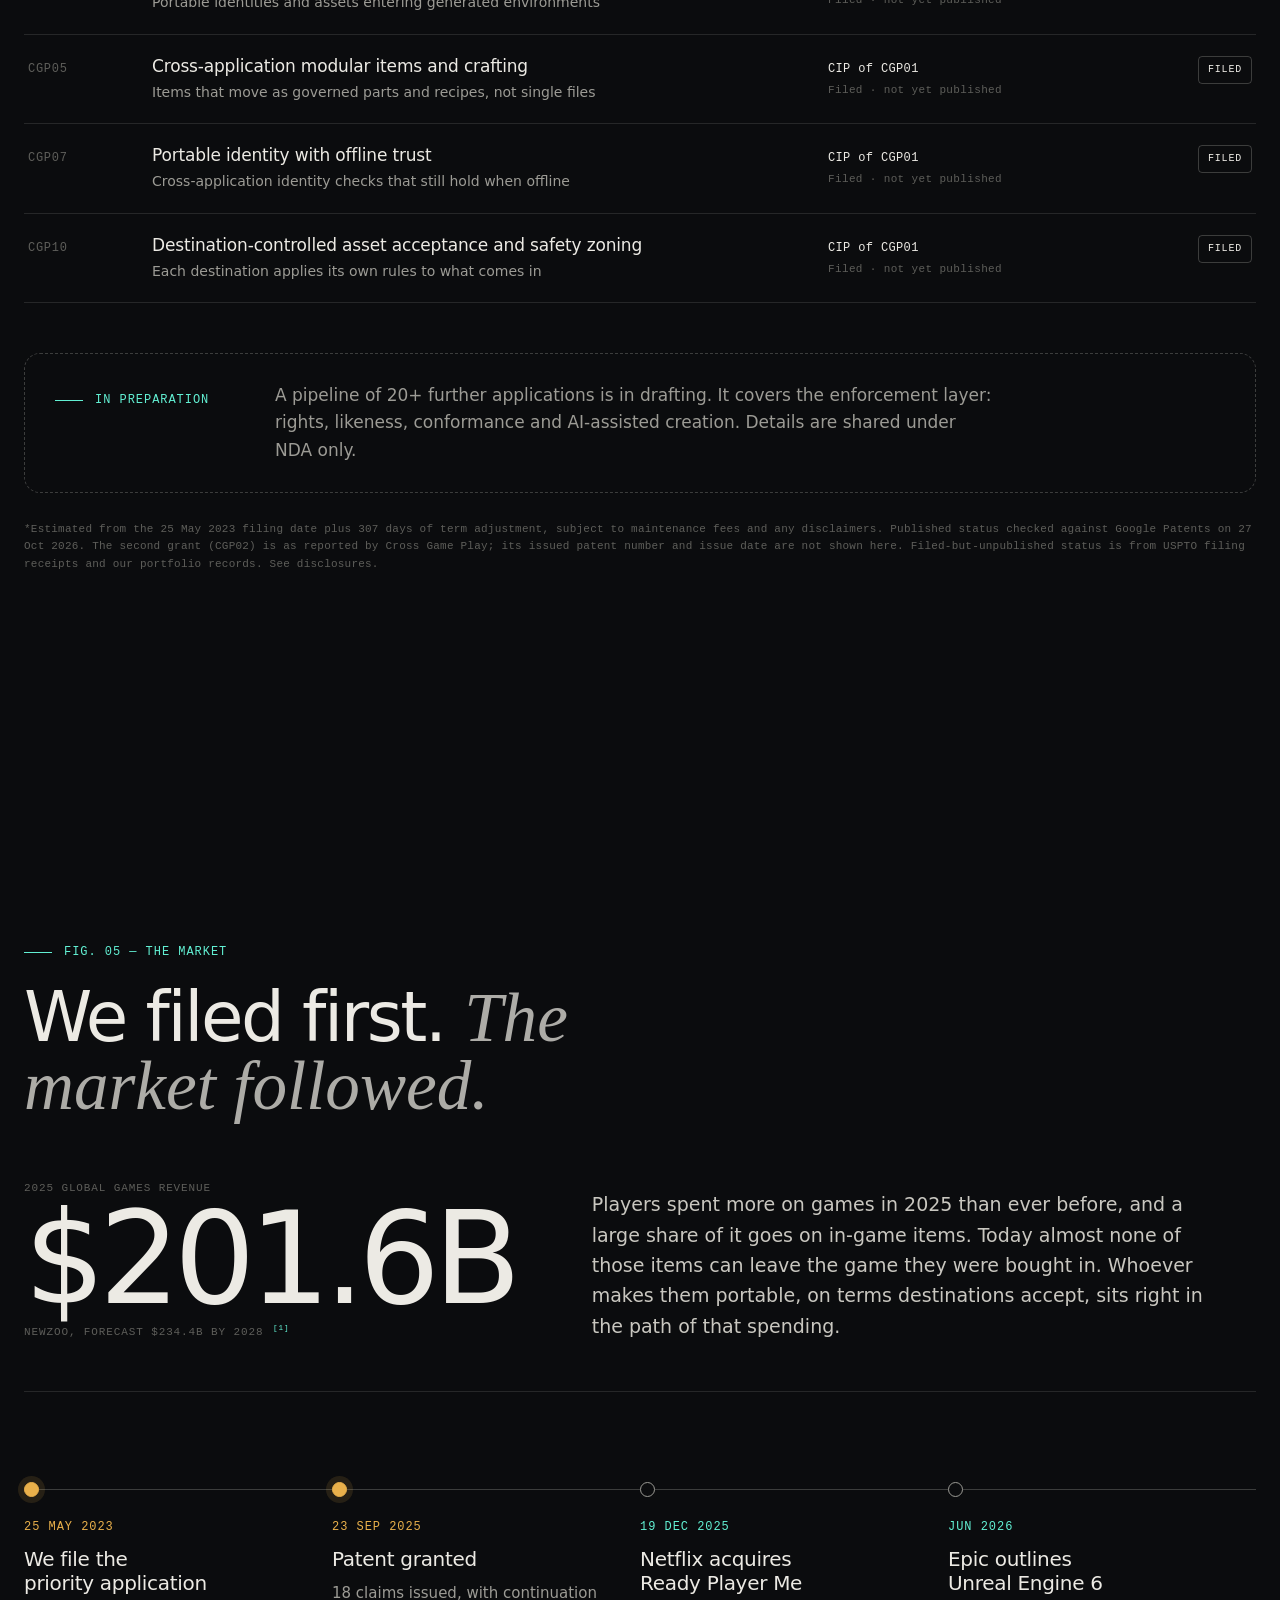
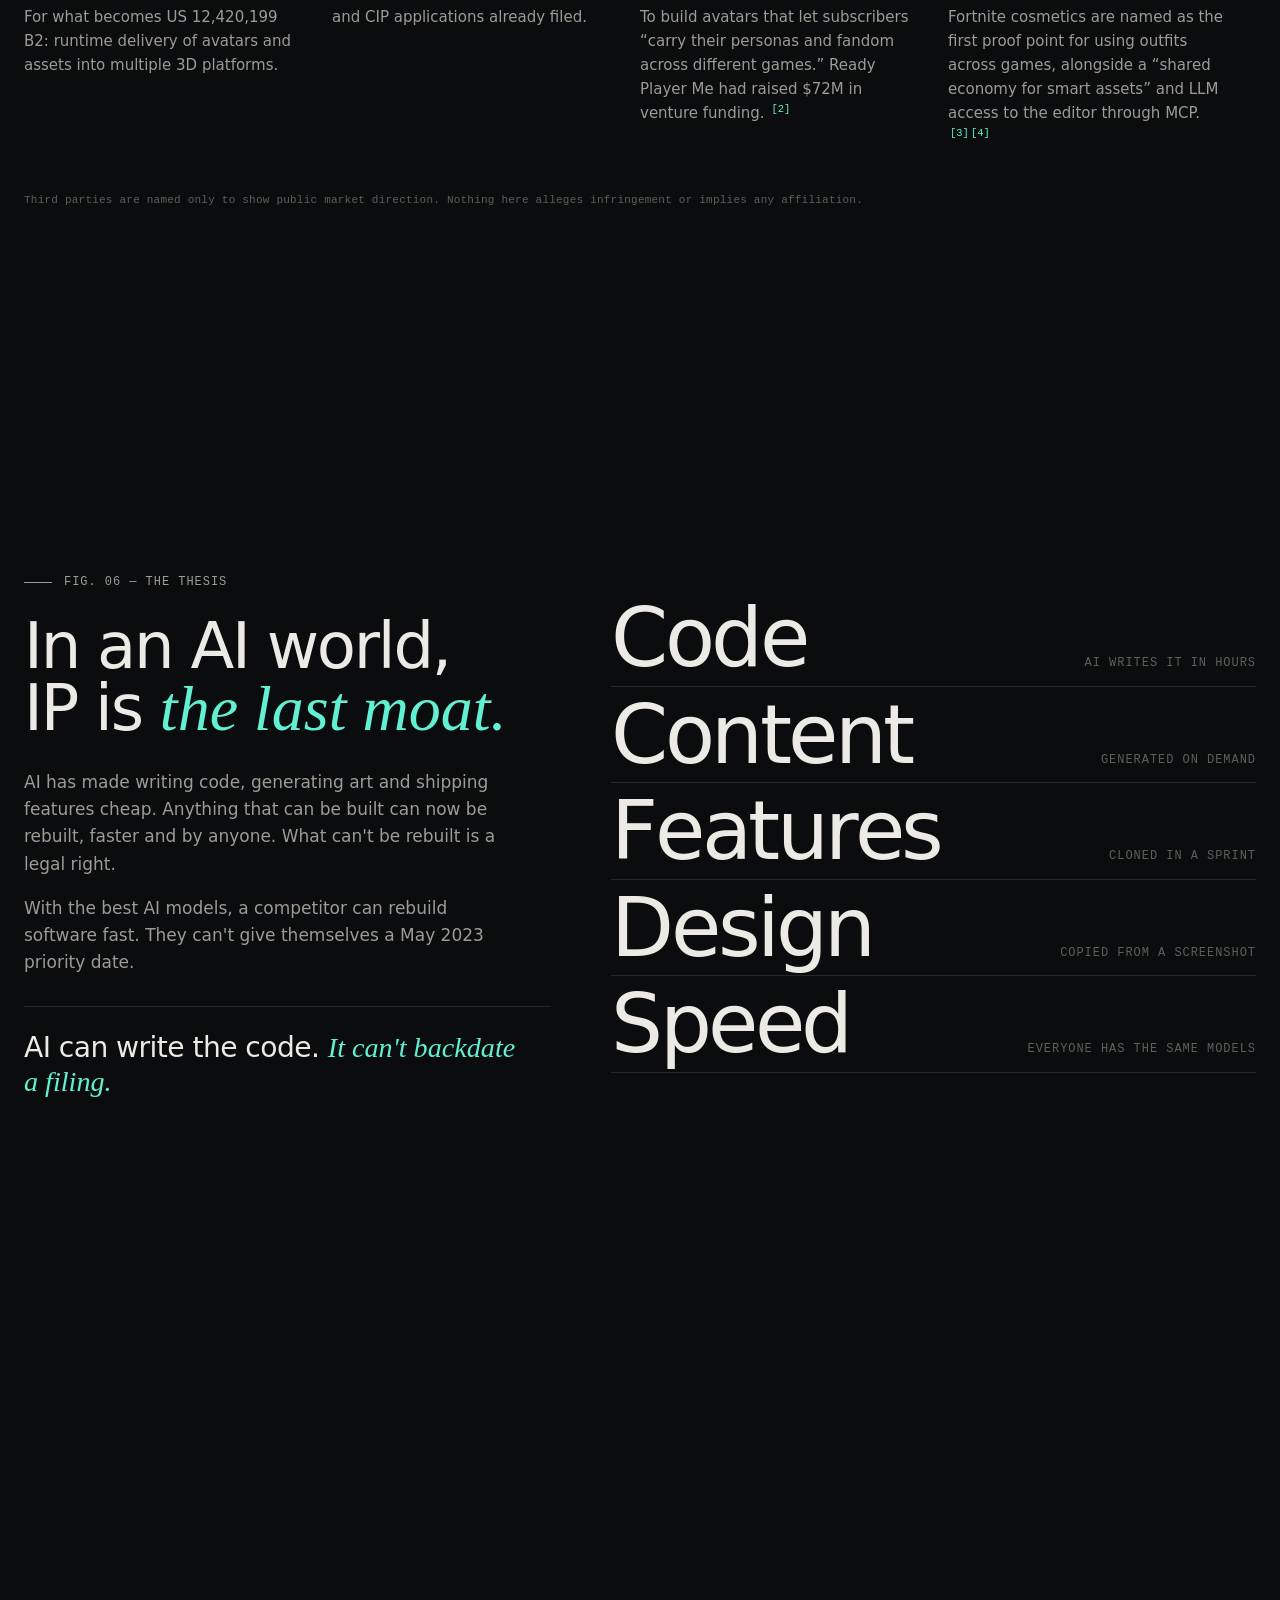
==== commit 6ef2ae9a: "Portfolio: company-reported second U.S. patent grant (CGP02)" ====
--- a/index.html
+++ b/index.html
@@ -4,7 +4,7 @@
 <meta charset="utf-8">
 <meta name="viewport" content="width=device-width, initial-scale=1">
 <title>Cross Game Play — The patented layer for cross-game identity</title>
-<meta name="description" content="Cross Game Play holds a granted U.S. patent (US 12,420,199 B2) on delivering a user's avatar and assets into multiple 3D platforms at runtime, plus a growing family of filed applications. Investor overview: cross-game identity, provenance and acceptance in the age of AI.">
+<meta name="description" content="Cross Game Play holds a granted U.S. patent (US 12,420,199 B2) on delivering a user's avatar and assets into multiple 3D platforms at runtime, and reports that its second U.S. patent has been granted, plus a growing family of filed applications. Investor overview: cross-game identity, provenance and acceptance in the age of AI.">
 <meta name="theme-color" content="#0B0C0E">
 <meta http-equiv="Content-Security-Policy" content="default-src 'self'; script-src 'self'; style-src 'self' 'unsafe-inline' https://fonts.googleapis.com; font-src 'self' https://fonts.gstatic.com; img-src 'self' data:; connect-src 'self' https://formsubmit.co; form-action 'self' https://formsubmit.co; base-uri 'self'; object-src 'none'; upgrade-insecure-requests">
 <meta name="referrer" content="strict-origin-when-cross-origin">
@@ -56,6 +56,7 @@
         <span class="line"><span><em>All Engines.</em></span></span>
       </h1>
       <p class="lede">Cross Game Play holds a granted U.S. patent on delivering a player's avatar and owned assets into multiple 3D platforms at runtime. We filed in May 2023. Since then, Netflix and Epic Games have publicly committed to the cross-game future this portfolio was built for, and AI is speeding it up.</p>
+      <p class="announce"><span class="mono">Update</span> Cross Game Play reports that its second U.S. patent has been granted. <a href="https://patents.google.com/patent/US20240416248A1/en?inventor=Kelvin+Troy" target="_blank" rel="noopener">See the application publication, US 2024/0416248 A1 <span aria-hidden="true">↗</span></a></p>
       <div class="cta-row">
         <a class="btn" href="#access">Request investor materials <span aria-hidden="true">→</span></a>
         <a class="btn btn-ghost" href="https://patents.google.com/patent/US12420199B2/en" target="_blank" rel="noopener">Read the patent <span aria-hidden="true">↗</span></a>
@@ -201,14 +202,15 @@
   <div class="wrap">
     <p class="fig mono reveal">FIG. 04 — The portfolio</p>
     <div class="portfolio-head">
-      <h2 id="portfolio-title" class="h2 reveal">One granted patent. <em>A family growing around it.</em></h2>
+      <h2 id="portfolio-title" class="h2 reveal">Two granted patents. <em>A family growing around them.</em></h2>
       <div class="tally reveal mono" aria-label="Portfolio summary">
-        <div><b data-count="1">1</b><span>Granted</span></div>
-        <div><b data-count="6">6</b><span>Published</span></div>
+        <div><b data-count="2">2</b><span>Granted*</span></div>
+        <div><b data-count="5">5</b><span>Published</span></div>
         <div><b data-count="7">7</b><span>Filed</span></div>
         <div><b data-count="14">14</b><span>U.S. filings</span></div>
       </div>
     </div>
+    <p class="grant-note mono reveal">*Cross Game Play reports that its second U.S. patent has been granted. That grant (CGP02) is the company's announcement. Below it links to its application publication; only US 12,420,199 B2 links to an issued patent record.</p>
 
     <article class="spotlight reveal" aria-labelledby="spot-title">
       <div class="seal" aria-hidden="true">
@@ -248,8 +250,8 @@
 
     <div class="filters" role="group" aria-label="Filter portfolio by status">
       <button class="chip is-on" data-f="all" aria-pressed="true">All <span>14</span></button>
-      <button class="chip" data-f="granted" aria-pressed="false">Granted <span>1</span></button>
-      <button class="chip" data-f="pub" aria-pressed="false">Published <span>6</span></button>
+      <button class="chip" data-f="granted" aria-pressed="false">Granted <span>2</span></button>
+      <button class="chip" data-f="pub" aria-pressed="false">Published <span>5</span></button>
       <button class="chip" data-f="filed" aria-pressed="false">Filed <span>7</span></button>
     </div>
     <ol class="ledger" id="ledger" aria-live="polite"></ol>
@@ -258,7 +260,7 @@
       <p class="mono fig">In preparation</p>
       <p>A pipeline of 20+ further applications is in drafting. It covers the enforcement layer: rights, likeness, conformance and AI-assisted creation. Details are shared under NDA only.</p>
     </div>
-    <p class="note mono">*Estimated from the 25 May 2023 filing date plus 307 days of term adjustment, subject to maintenance fees and any disclaimers. Published status checked against Google Patents on 27 Oct 2026. Filed-but-unpublished status is from USPTO filing receipts and our portfolio records. See disclosures.</p>
+    <p class="note mono">*Estimated from the 25 May 2023 filing date plus 307 days of term adjustment, subject to maintenance fees and any disclaimers. Published status checked against Google Patents on 27 Oct 2026. The second grant (CGP02) is as reported by Cross Game Play; its issued patent number and issue date are not shown here. Filed-but-unpublished status is from USPTO filing receipts and our portfolio records. See disclosures.</p>
   </div>
 </section>
 
@@ -468,7 +470,7 @@
       </ol>
     </div>
     <div class="disclosures">
-      <p><b>Disclosures.</b> This site is for information only. It is not an offer to sell, or a solicitation of an offer to buy, any security. Patent status reflects our records as of October 2026 and should be checked against USPTO records. Pending applications may not issue, and issued claims may be narrower than the simplified descriptions here, which are not claim language and not legal advice. Third-party companies and products are mentioned only to describe public market activity. Nothing here alleges infringement or implies affiliation or endorsement. Forward-looking statements are uncertain.</p>
+      <p><b>Disclosures.</b> This site is for information only. It is not an offer to sell, or a solicitation of an offer to buy, any security. Patent status reflects our records as of October 2026 and should be checked against USPTO records. The second U.S. patent grant is reported by Cross Game Play. Pending applications may not issue, and issued claims may be narrower than the simplified descriptions here, which are not claim language and not legal advice. Third-party companies and products are mentioned only to describe public market activity. Nothing here alleges infringement or implies affiliation or endorsement. Forward-looking statements are uncertain.</p>
       <p class="mono small">© 2026 Cross Game Play</p>
     </div>
   </div>
--- a/styles.css
+++ b/styles.css
@@ -216,6 +216,10 @@
 .tally b{font-family:var(--sans);font-size:34px;font-weight:450;letter-spacing:-.03em;text-transform:none;color:var(--paper)}
 .tally div:first-child b{color:var(--seal)}
 .tally span{color:var(--dim);font-size:10px}
+.grant-note{color:var(--paper);opacity:.72;font-size:11px;line-height:1.6;letter-spacing:.02em;text-transform:none;max-width:64ch;margin:-44px 0 48px}
+.announce{margin-top:18px;max-width:46ch;font-size:15px;line-height:1.55;color:var(--paper)}
+.announce .mono{color:var(--seal);font-size:11px;letter-spacing:.1em;text-transform:uppercase;margin-right:8px}
+.announce a{color:var(--seal);text-underline-offset:3px}
 .spotlight{display:grid;grid-template-columns:auto 1fr;gap:clamp(30px,5vw,70px);align-items:center;padding:clamp(28px,4vw,56px);border:1px solid rgba(233,176,75,.3);border-radius:22px;background:
   radial-gradient(80% 120% at 0% 0%,rgba(233,176,75,.08),transparent 60%),var(--ink-2);margin-bottom:60px}
 .seal{position:relative;width:clamp(150px,18vw,220px);aspect-ratio:1}
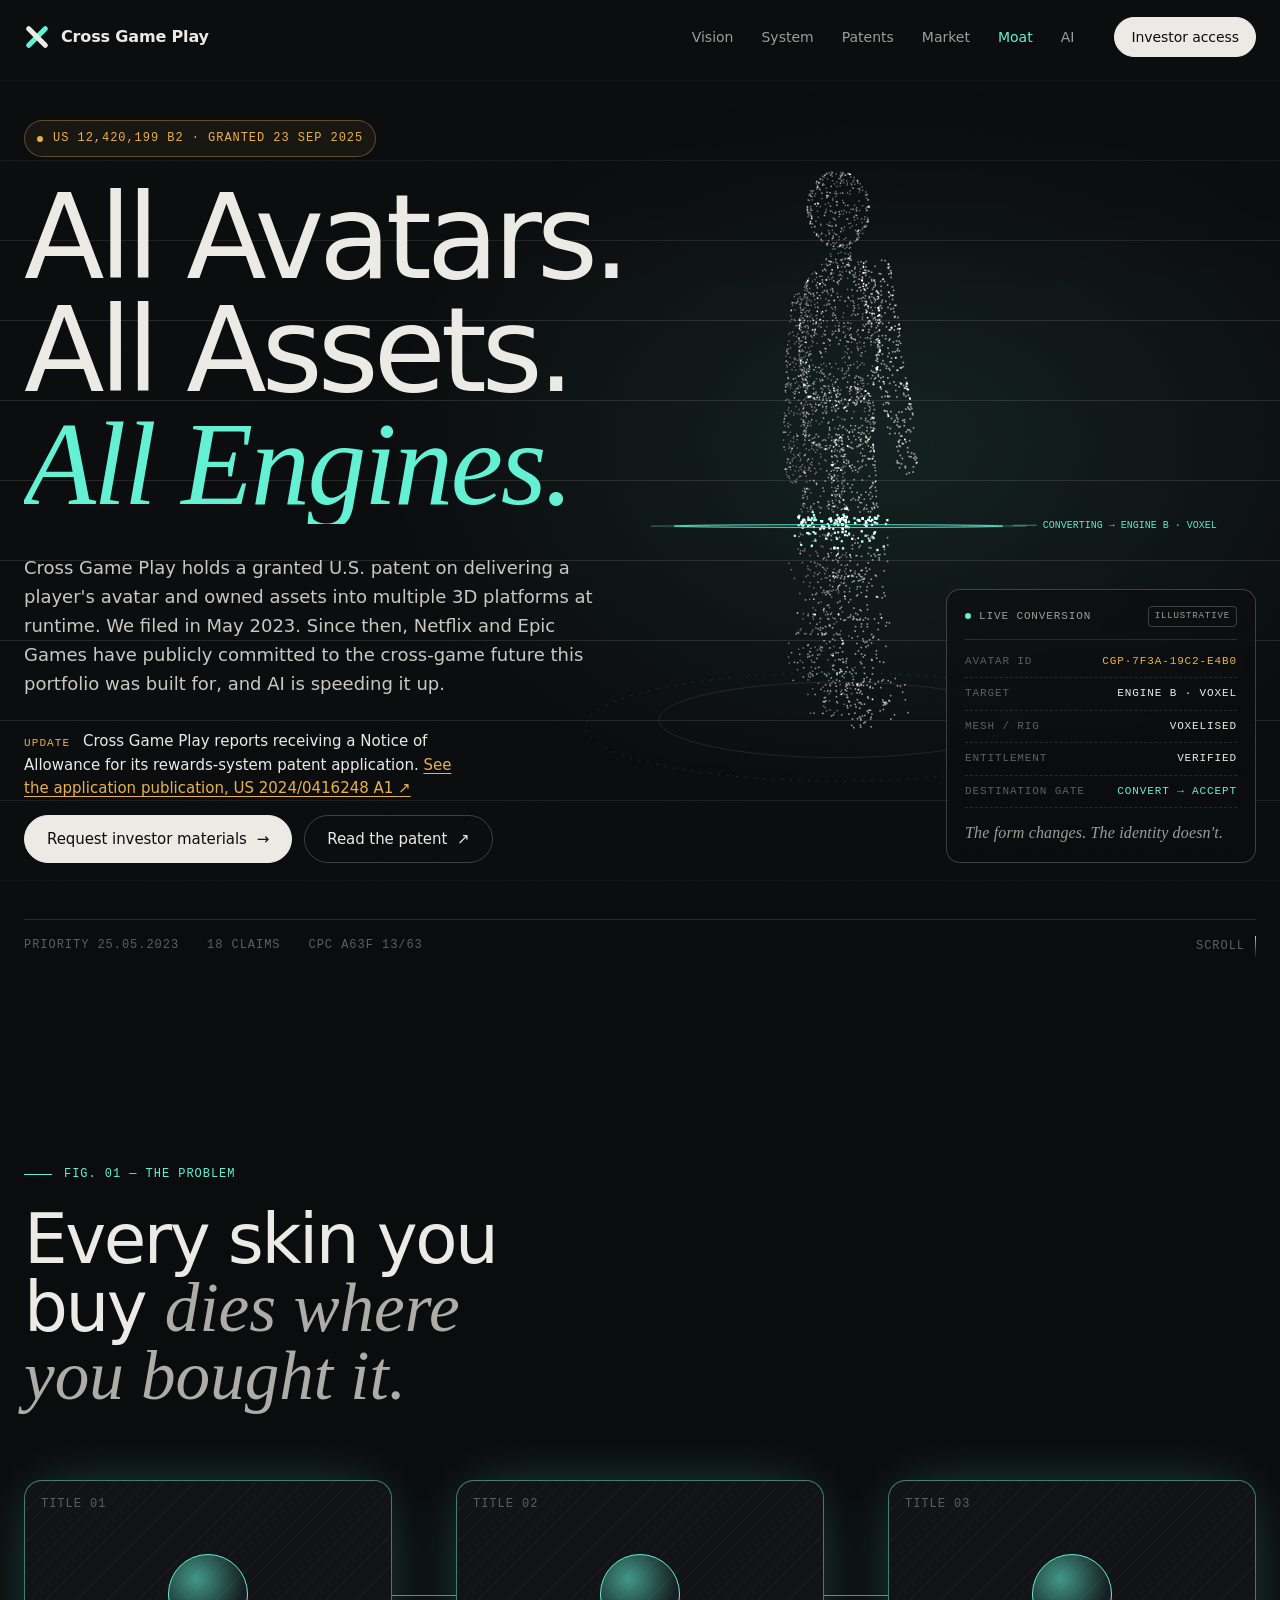
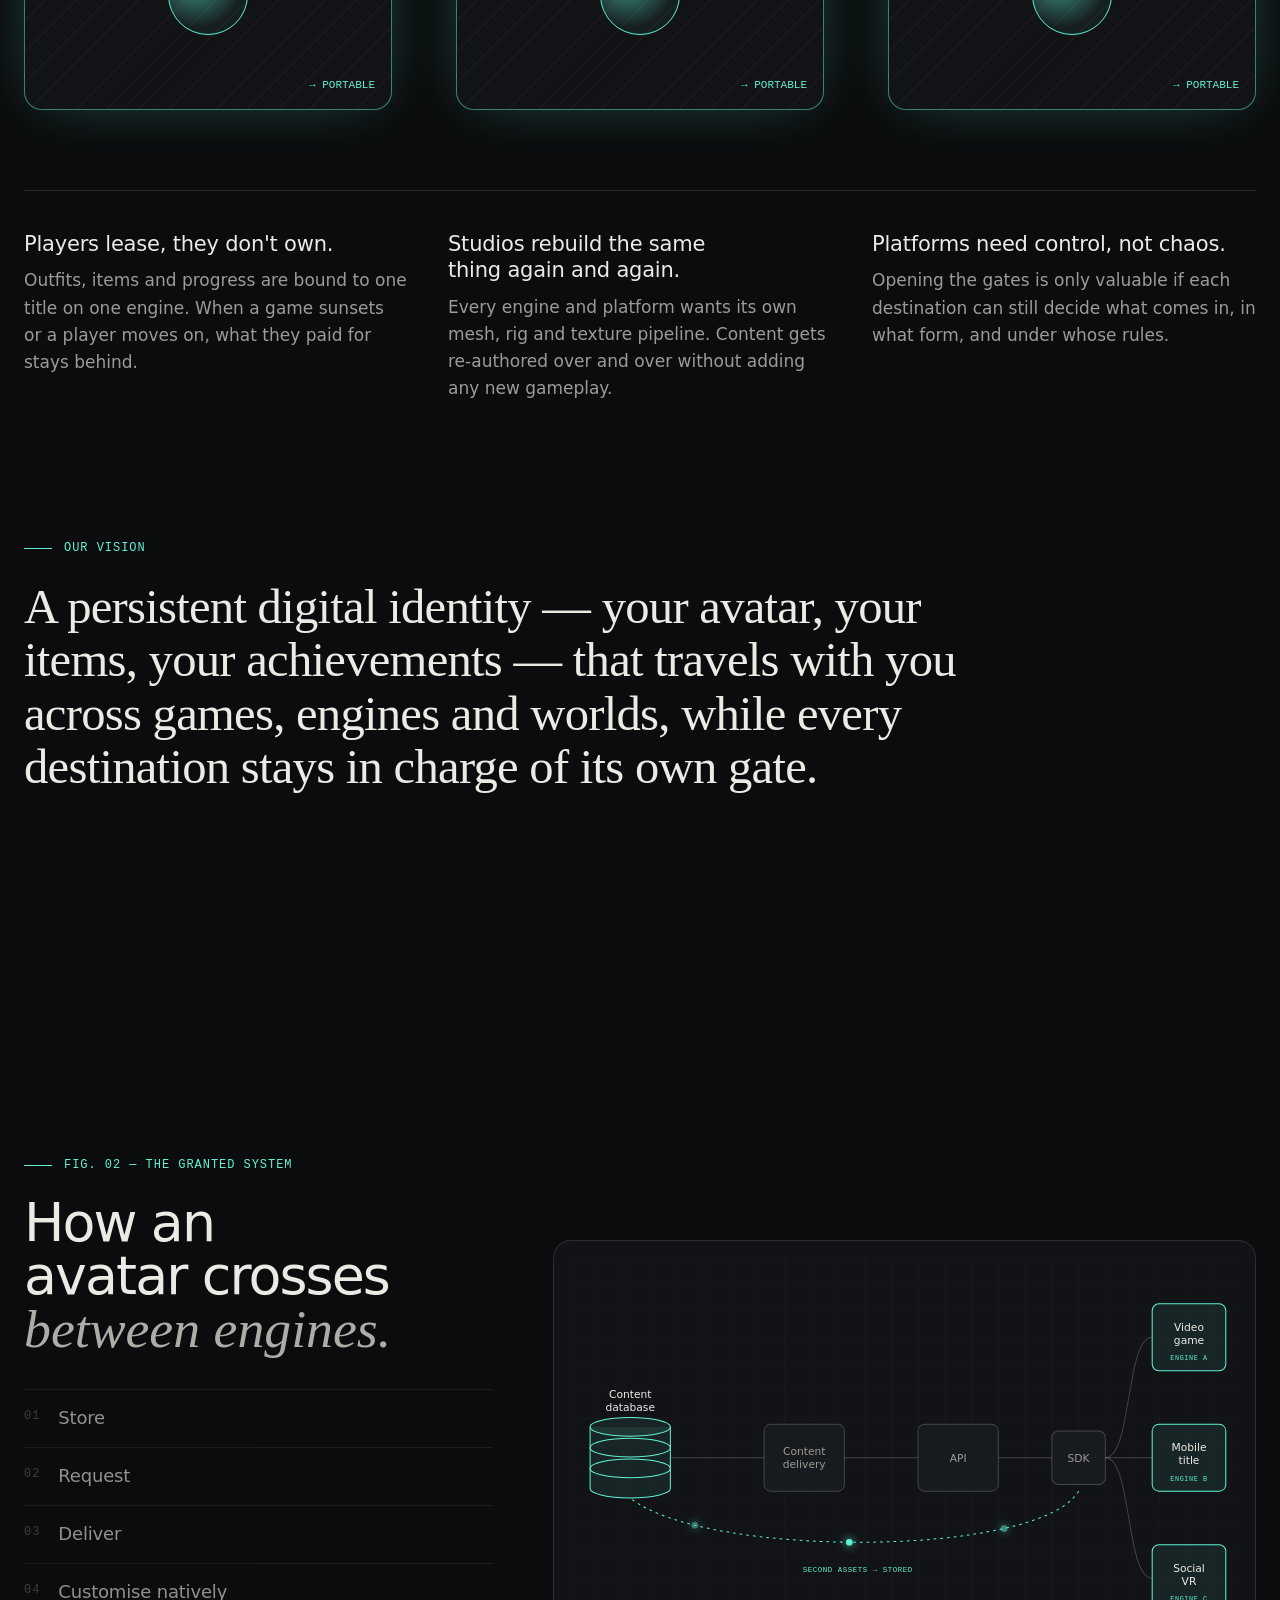
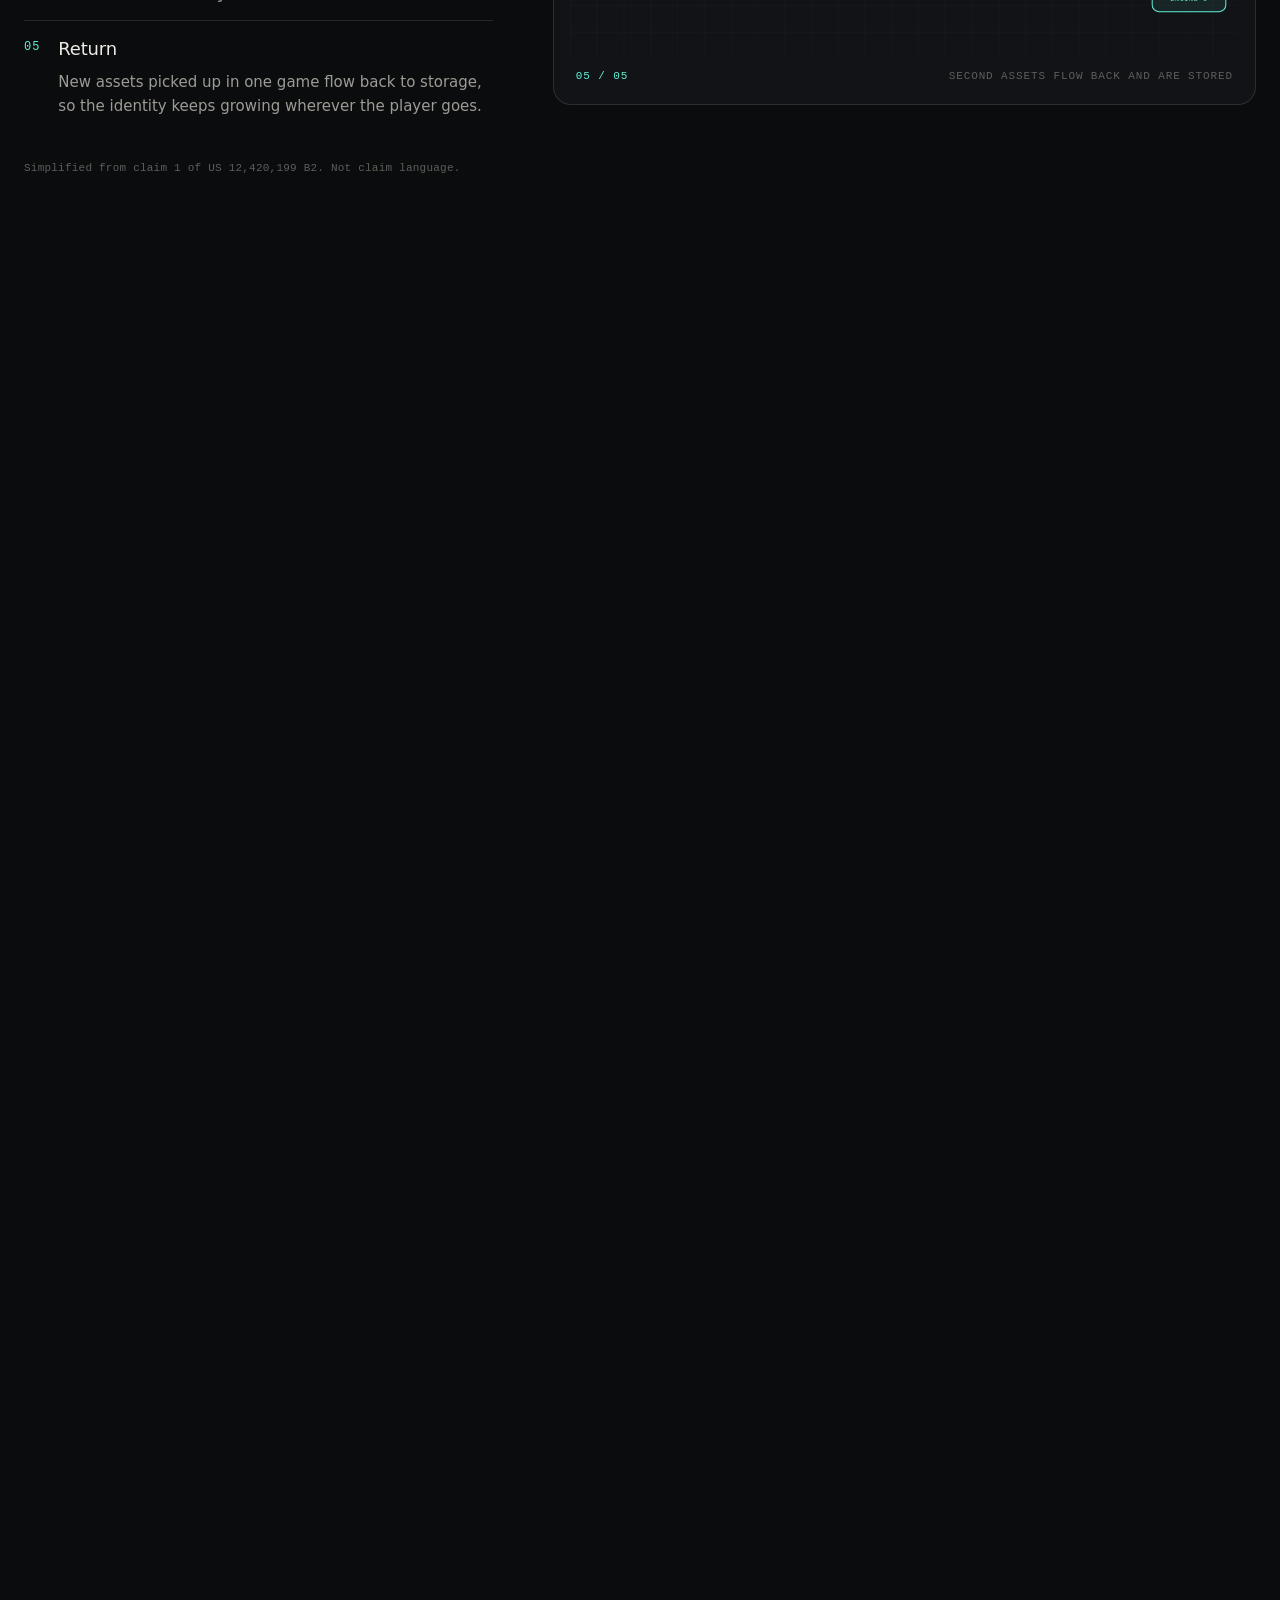
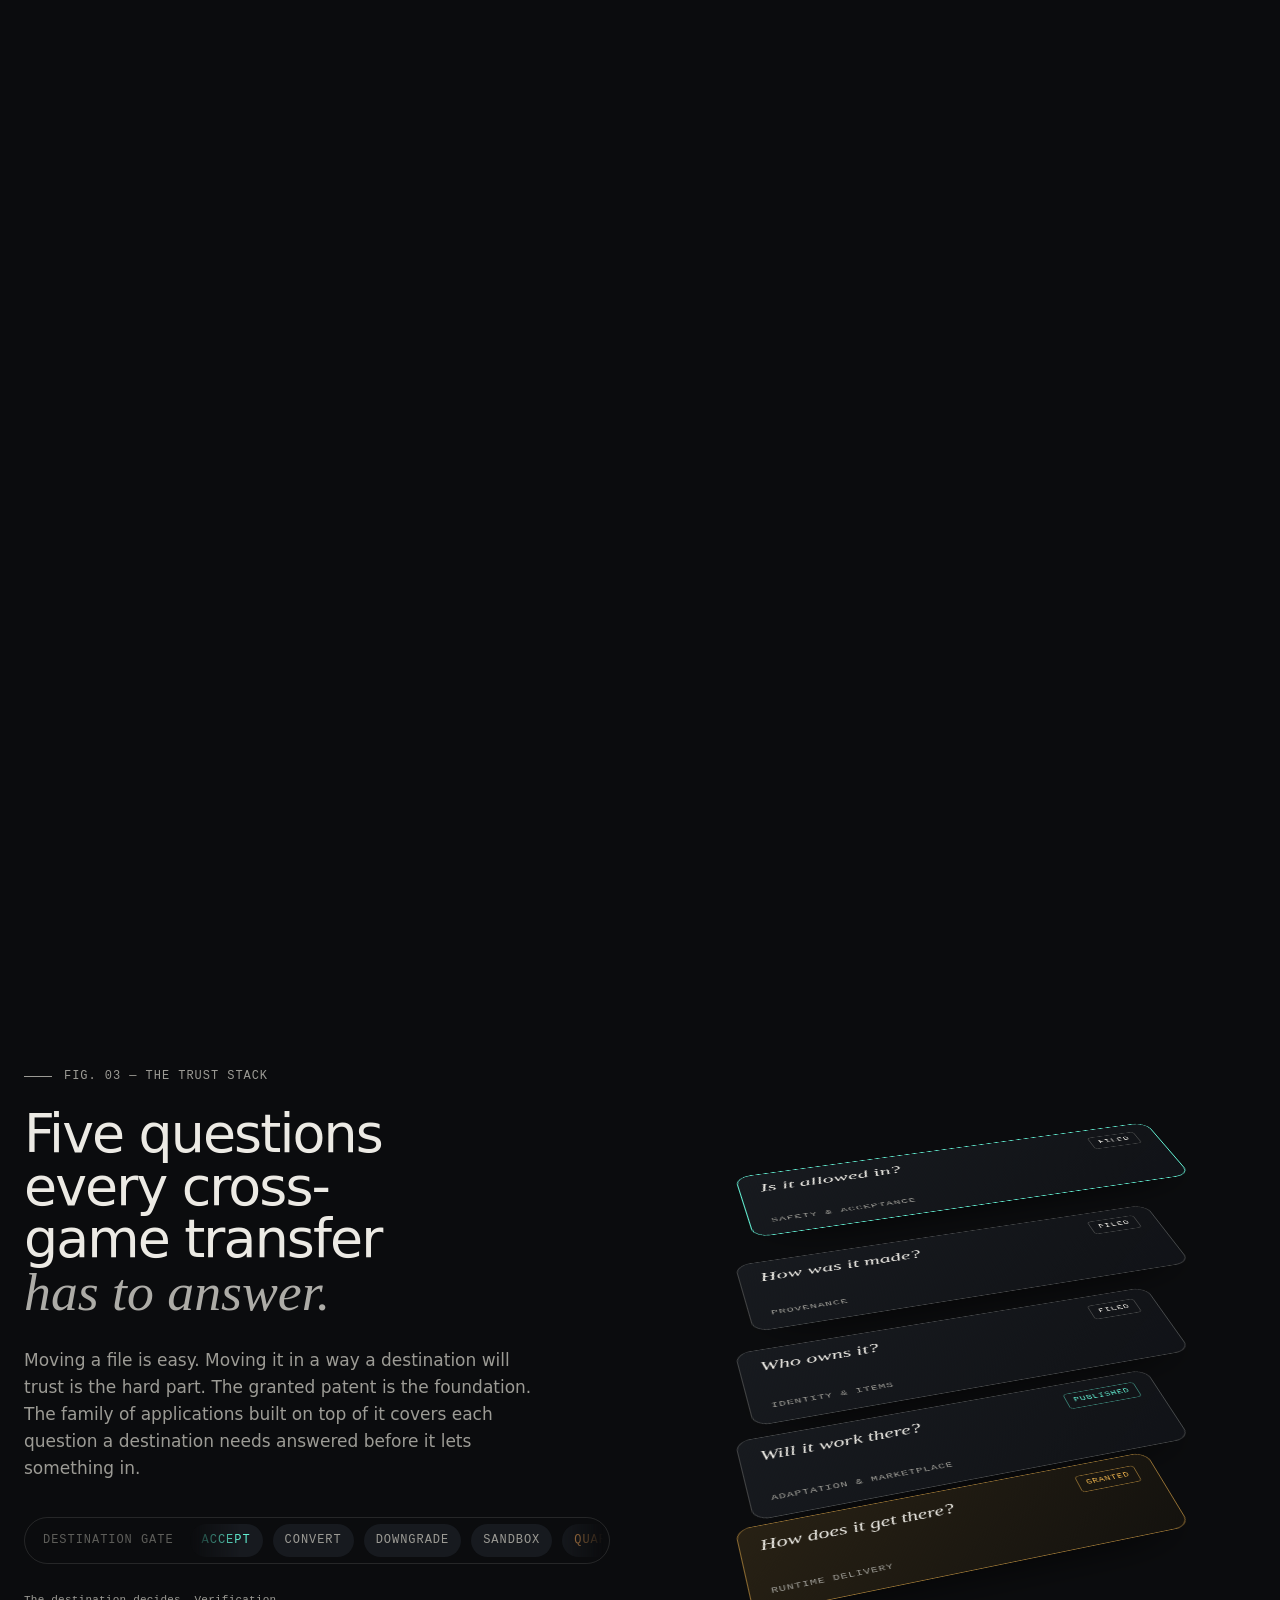
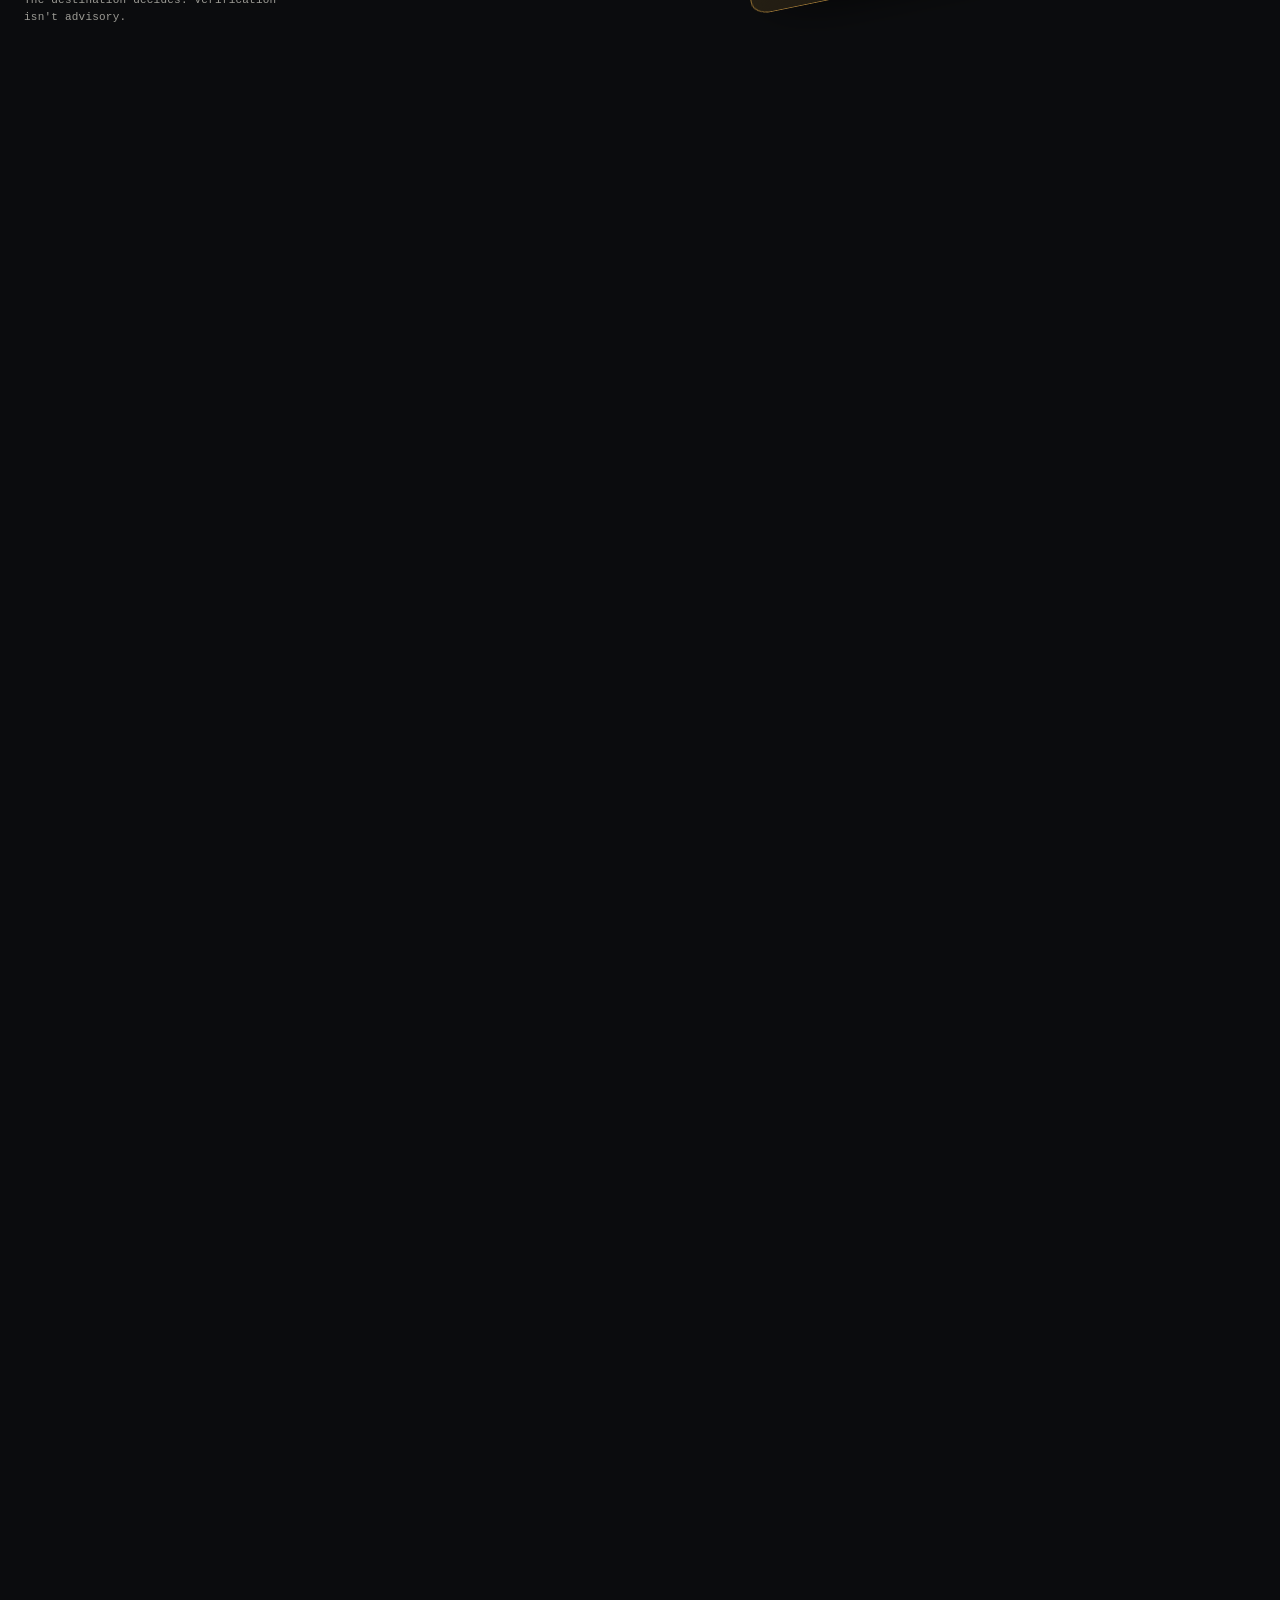
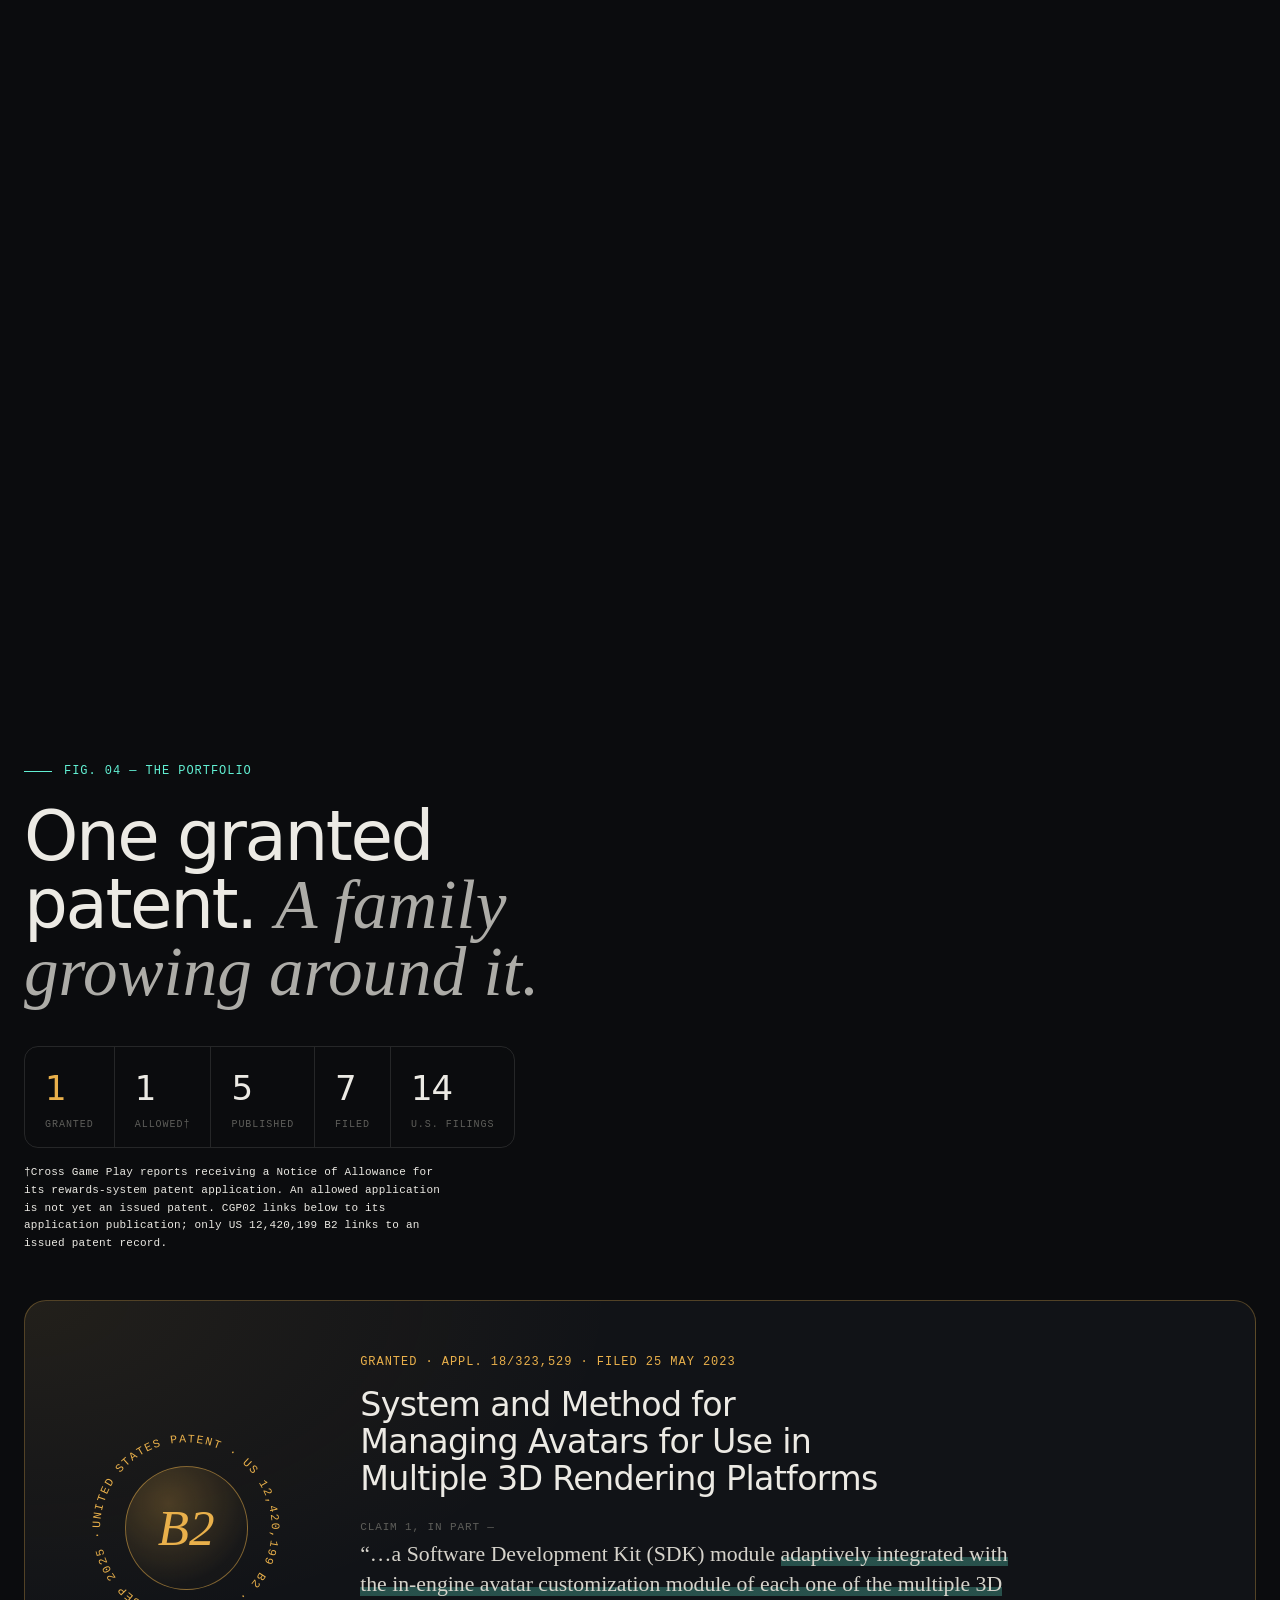
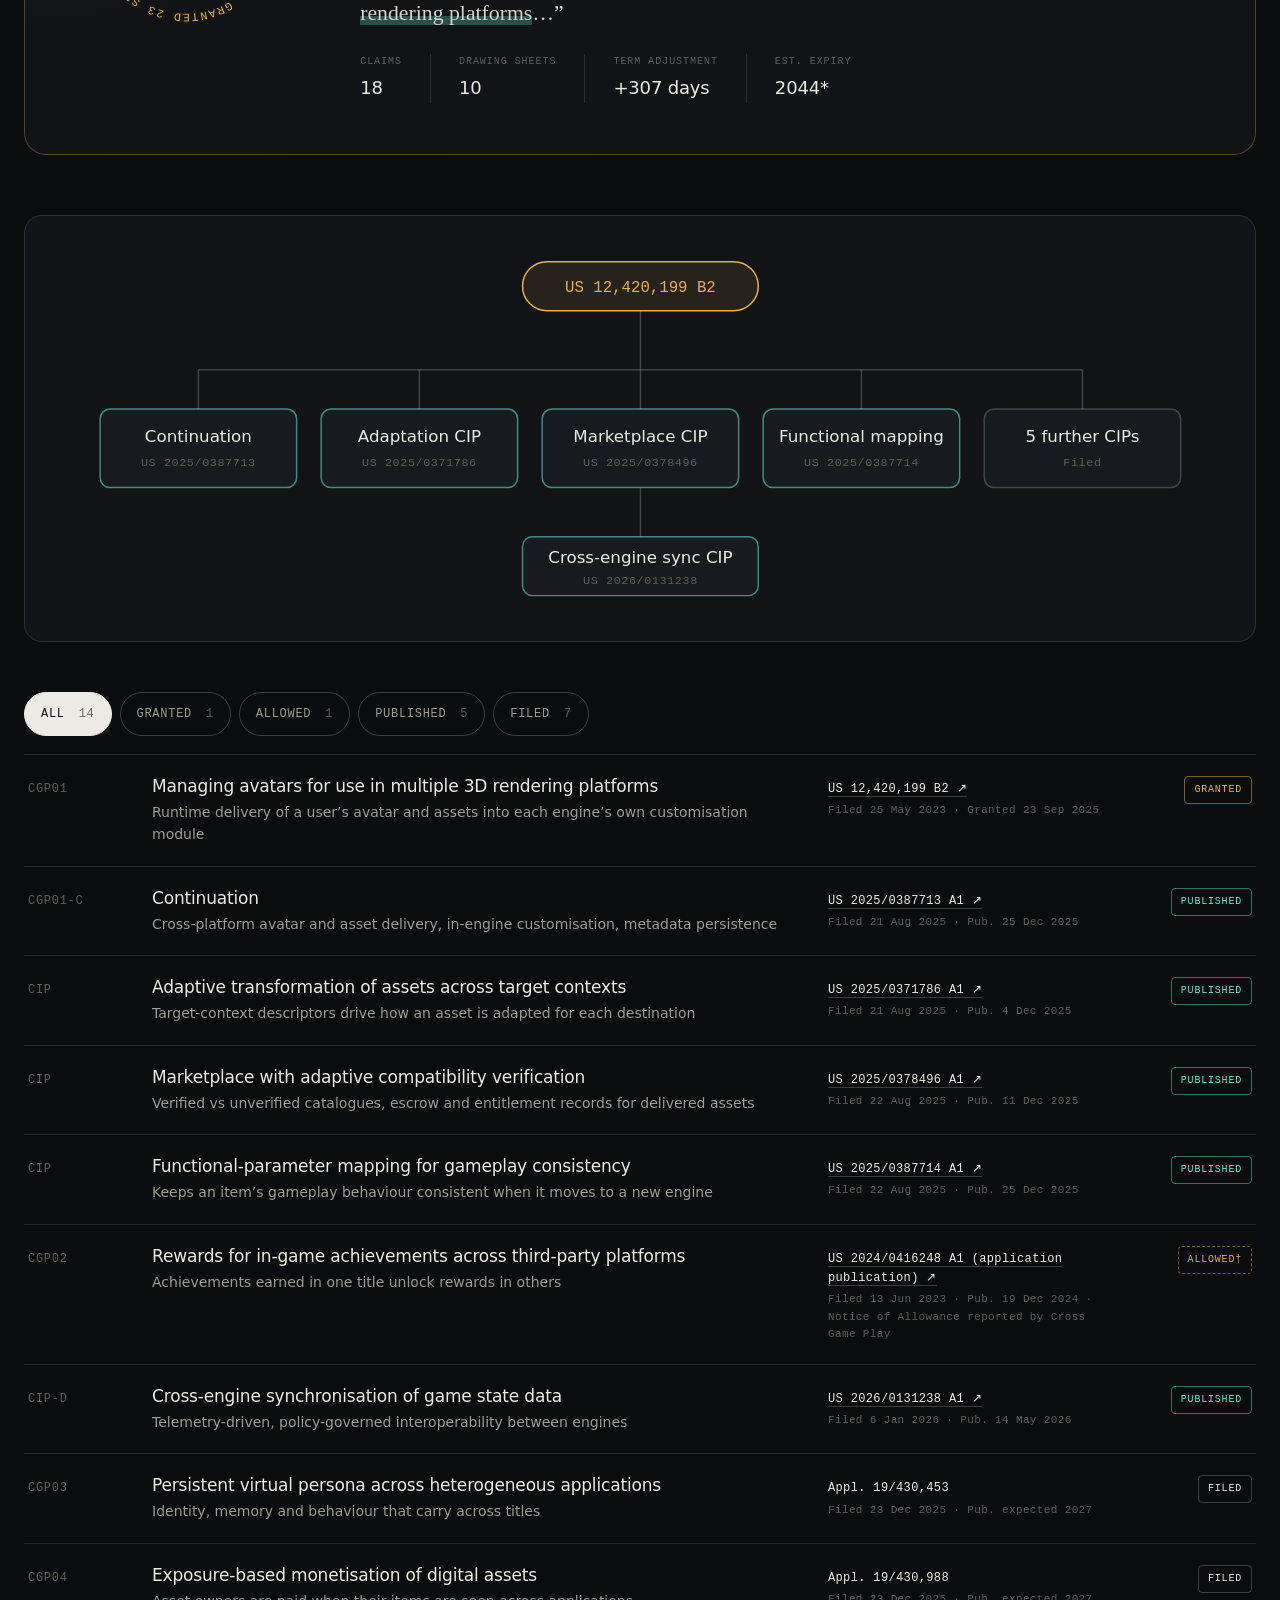
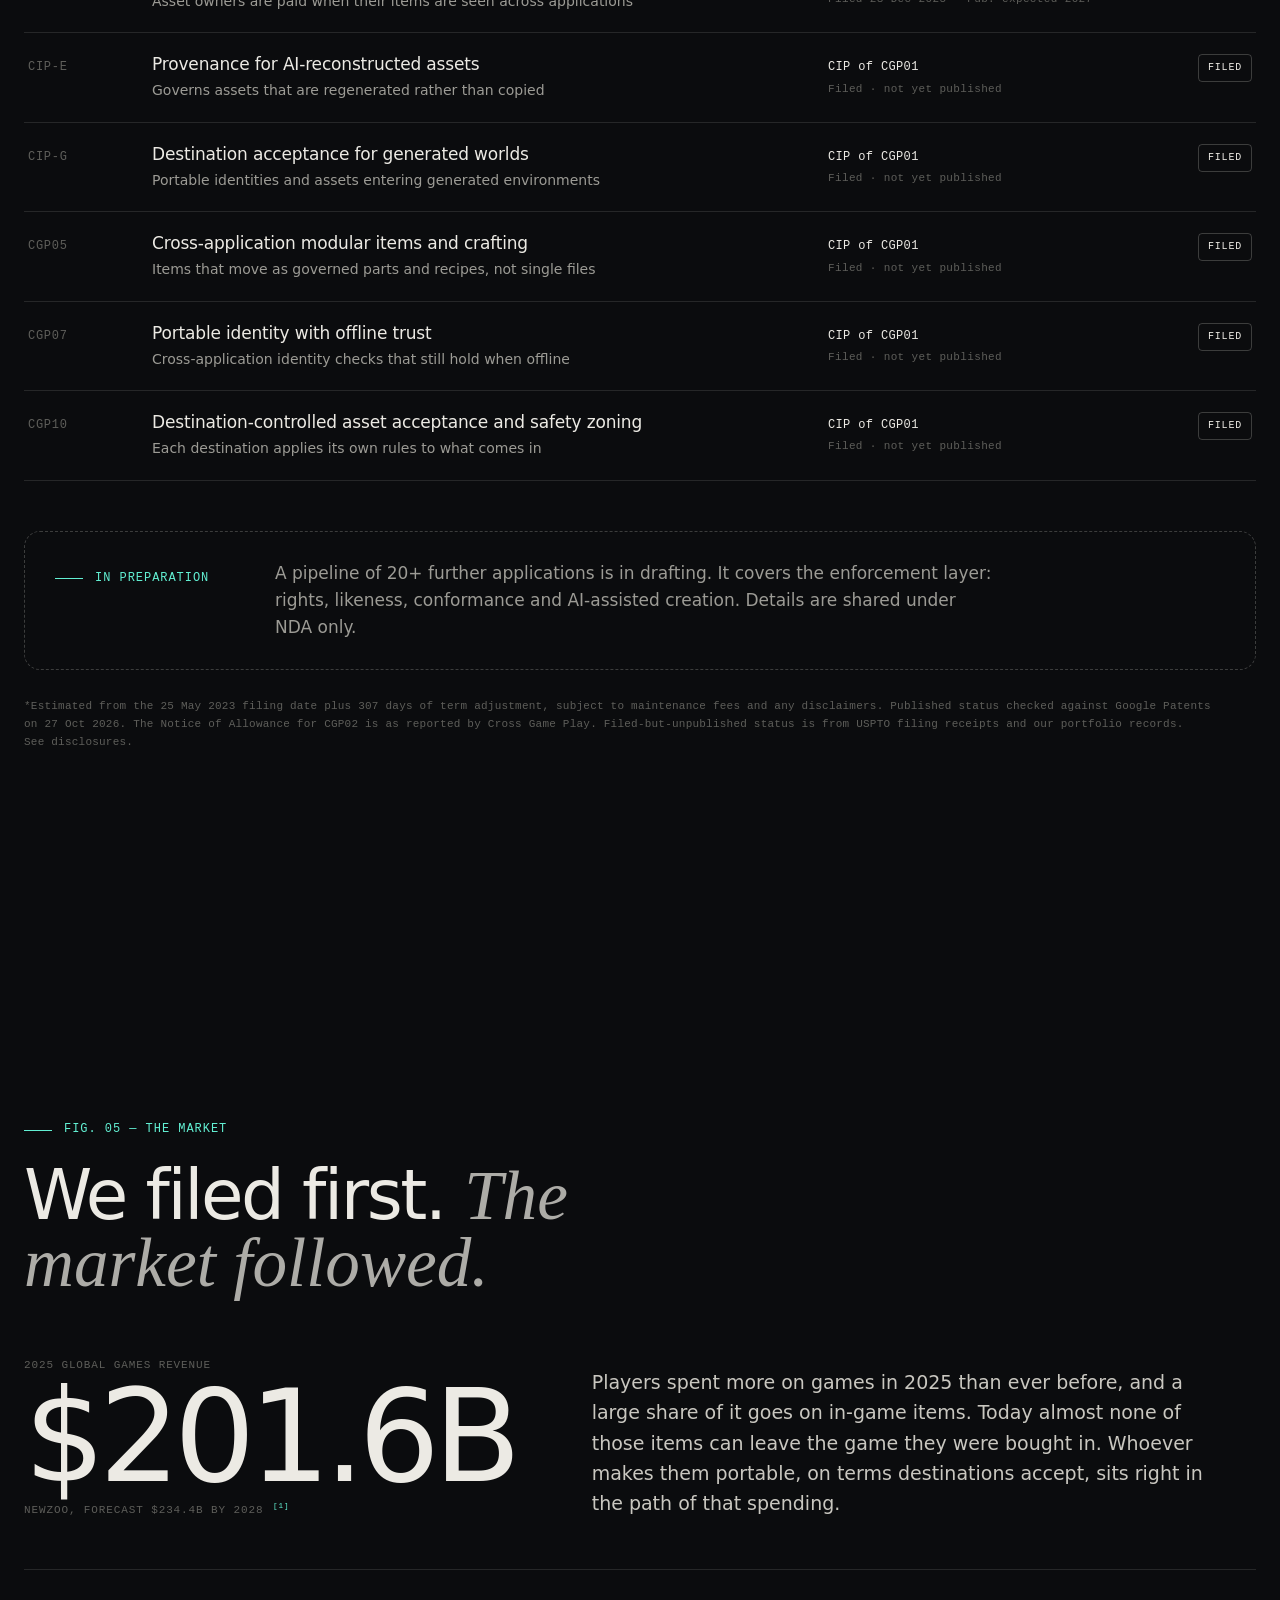
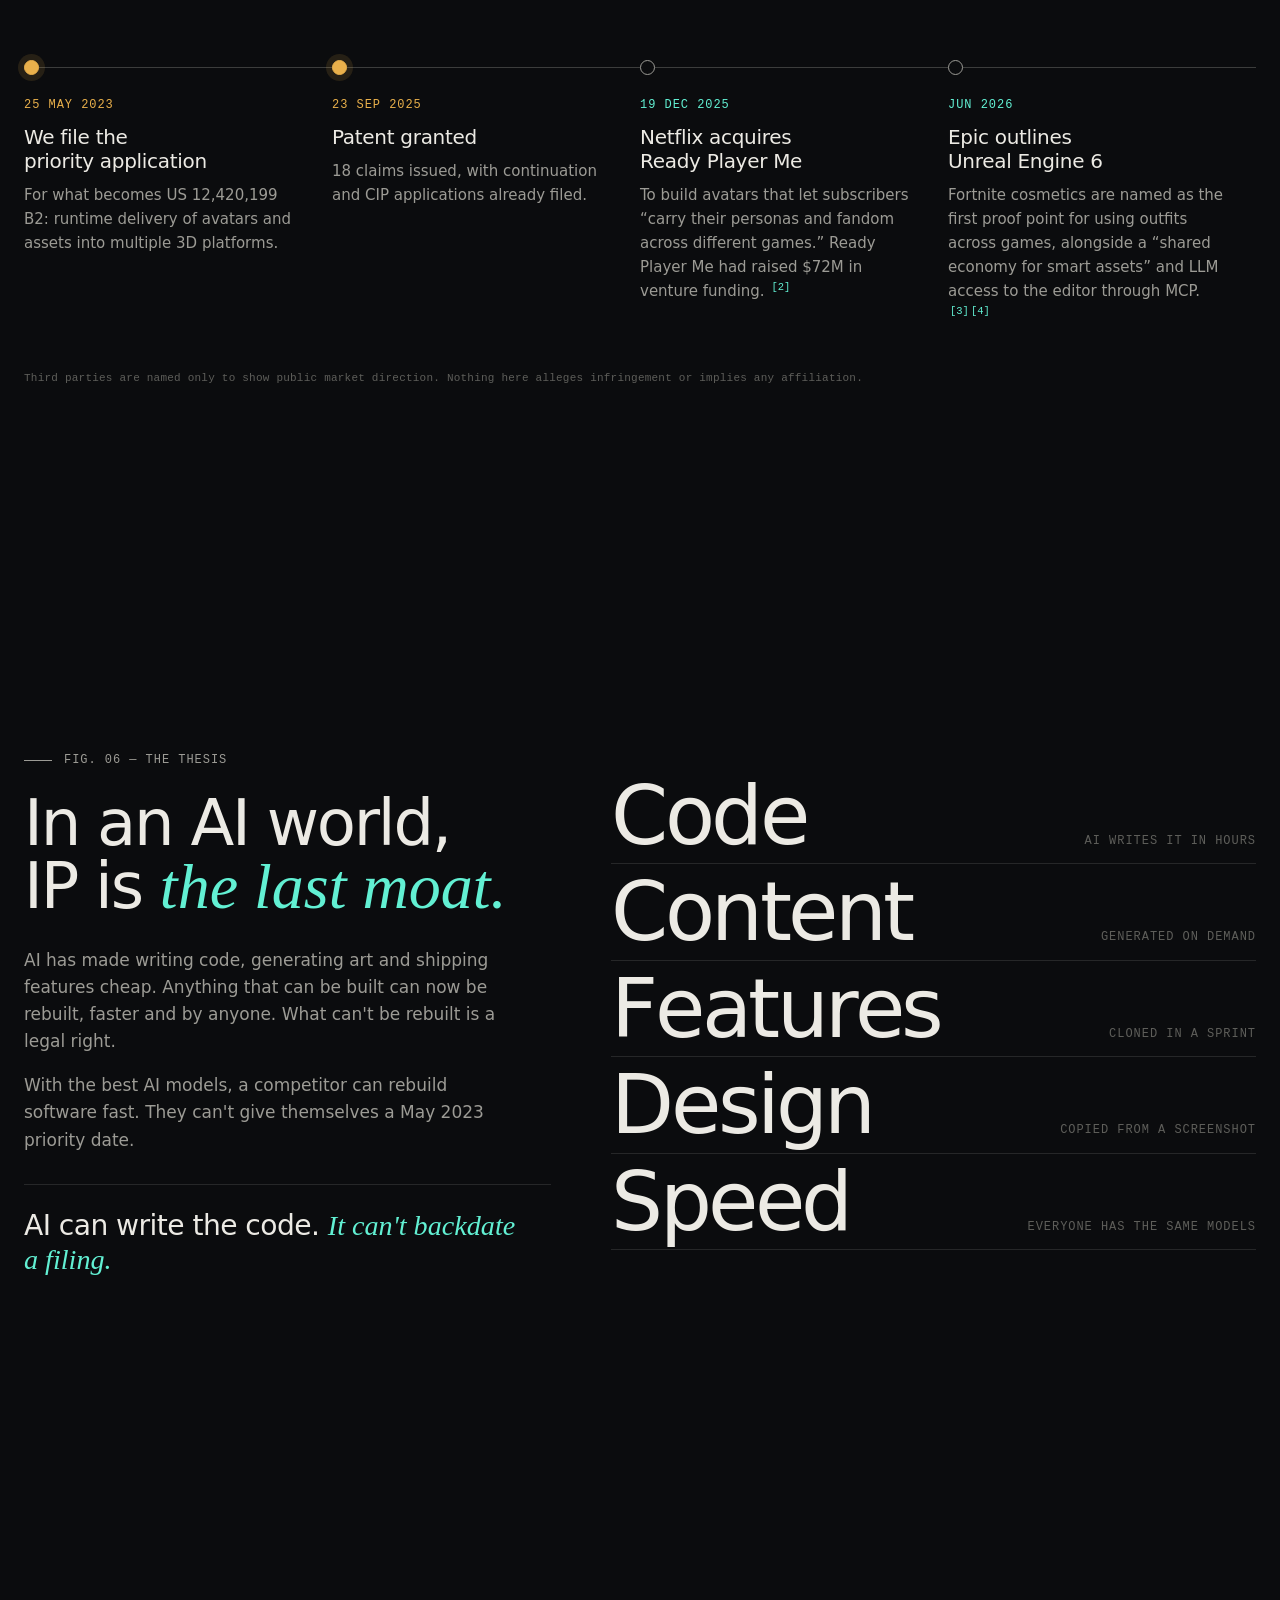
==== commit 8c666acd: "CGP02: company-reported Notice of Allowance, not a grant" ====
--- a/index.html
+++ b/index.html
@@ -4,7 +4,7 @@
 <meta charset="utf-8">
 <meta name="viewport" content="width=device-width, initial-scale=1">
 <title>Cross Game Play — The patented layer for cross-game identity</title>
-<meta name="description" content="Cross Game Play holds a granted U.S. patent (US 12,420,199 B2) on delivering a user's avatar and assets into multiple 3D platforms at runtime, and reports that its second U.S. patent has been granted, plus a growing family of filed applications. Investor overview: cross-game identity, provenance and acceptance in the age of AI.">
+<meta name="description" content="Cross Game Play holds a granted U.S. patent (US 12,420,199 B2) on delivering a user's avatar and assets into multiple 3D platforms at runtime, and reports receiving a Notice of Allowance for its rewards-system patent application, plus a growing family of filed applications. Investor overview: cross-game identity, provenance and acceptance in the age of AI.">
 <meta name="theme-color" content="#0B0C0E">
 <meta http-equiv="Content-Security-Policy" content="default-src 'self'; script-src 'self'; style-src 'self' 'unsafe-inline' https://fonts.googleapis.com; font-src 'self' https://fonts.gstatic.com; img-src 'self' data:; connect-src 'self' https://formsubmit.co; form-action 'self' https://formsubmit.co; base-uri 'self'; object-src 'none'; upgrade-insecure-requests">
 <meta name="referrer" content="strict-origin-when-cross-origin">
@@ -56,7 +56,7 @@
         <span class="line"><span><em>All Engines.</em></span></span>
       </h1>
       <p class="lede">Cross Game Play holds a granted U.S. patent on delivering a player's avatar and owned assets into multiple 3D platforms at runtime. We filed in May 2023. Since then, Netflix and Epic Games have publicly committed to the cross-game future this portfolio was built for, and AI is speeding it up.</p>
-      <p class="announce"><span class="mono">Update</span> Cross Game Play reports that its second U.S. patent has been granted. <a href="https://patents.google.com/patent/US20240416248A1/en?inventor=Kelvin+Troy" target="_blank" rel="noopener">See the application publication, US 2024/0416248 A1 <span aria-hidden="true">↗</span></a></p>
+      <p class="announce"><span class="mono">Update</span> Cross Game Play reports receiving a Notice of Allowance for its rewards-system patent application. <a href="https://patents.google.com/patent/US20240416248A1/en?inventor=Kelvin+Troy" target="_blank" rel="noopener">See the application publication, US 2024/0416248 A1 <span aria-hidden="true">↗</span></a></p>
       <div class="cta-row">
         <a class="btn" href="#access">Request investor materials <span aria-hidden="true">→</span></a>
         <a class="btn btn-ghost" href="https://patents.google.com/patent/US12420199B2/en" target="_blank" rel="noopener">Read the patent <span aria-hidden="true">↗</span></a>
@@ -202,15 +202,16 @@
   <div class="wrap">
     <p class="fig mono reveal">FIG. 04 — The portfolio</p>
     <div class="portfolio-head">
-      <h2 id="portfolio-title" class="h2 reveal">Two granted patents. <em>A family growing around them.</em></h2>
+      <h2 id="portfolio-title" class="h2 reveal">One granted patent. <em>A family growing around it.</em></h2>
       <div class="tally reveal mono" aria-label="Portfolio summary">
-        <div><b data-count="2">2</b><span>Granted*</span></div>
+        <div><b data-count="1">1</b><span>Granted</span></div>
+        <div><b data-count="1">1</b><span>Allowed†</span></div>
         <div><b data-count="5">5</b><span>Published</span></div>
         <div><b data-count="7">7</b><span>Filed</span></div>
         <div><b data-count="14">14</b><span>U.S. filings</span></div>
       </div>
     </div>
-    <p class="grant-note mono reveal">*Cross Game Play reports that its second U.S. patent has been granted. That grant (CGP02) is the company's announcement. Below it links to its application publication; only US 12,420,199 B2 links to an issued patent record.</p>
+    <p class="grant-note mono reveal">†Cross Game Play reports receiving a Notice of Allowance for its rewards-system patent application. An allowed application is not yet an issued patent. CGP02 links below to its application publication; only US 12,420,199 B2 links to an issued patent record.</p>
 
     <article class="spotlight reveal" aria-labelledby="spot-title">
       <div class="seal" aria-hidden="true">
@@ -250,7 +251,8 @@
 
     <div class="filters" role="group" aria-label="Filter portfolio by status">
       <button class="chip is-on" data-f="all" aria-pressed="true">All <span>14</span></button>
-      <button class="chip" data-f="granted" aria-pressed="false">Granted <span>2</span></button>
+      <button class="chip" data-f="granted" aria-pressed="false">Granted <span>1</span></button>
+      <button class="chip" data-f="allowed" aria-pressed="false">Allowed <span>1</span></button>
       <button class="chip" data-f="pub" aria-pressed="false">Published <span>5</span></button>
       <button class="chip" data-f="filed" aria-pressed="false">Filed <span>7</span></button>
     </div>
@@ -260,7 +262,7 @@
       <p class="mono fig">In preparation</p>
       <p>A pipeline of 20+ further applications is in drafting. It covers the enforcement layer: rights, likeness, conformance and AI-assisted creation. Details are shared under NDA only.</p>
     </div>
-    <p class="note mono">*Estimated from the 25 May 2023 filing date plus 307 days of term adjustment, subject to maintenance fees and any disclaimers. Published status checked against Google Patents on 27 Oct 2026. The second grant (CGP02) is as reported by Cross Game Play; its issued patent number and issue date are not shown here. Filed-but-unpublished status is from USPTO filing receipts and our portfolio records. See disclosures.</p>
+    <p class="note mono">*Estimated from the 25 May 2023 filing date plus 307 days of term adjustment, subject to maintenance fees and any disclaimers. Published status checked against Google Patents on 27 Oct 2026. The Notice of Allowance for CGP02 is as reported by Cross Game Play. Filed-but-unpublished status is from USPTO filing receipts and our portfolio records. See disclosures.</p>
   </div>
 </section>
 
@@ -470,7 +472,7 @@
       </ol>
     </div>
     <div class="disclosures">
-      <p><b>Disclosures.</b> This site is for information only. It is not an offer to sell, or a solicitation of an offer to buy, any security. Patent status reflects our records as of October 2026 and should be checked against USPTO records. The second U.S. patent grant is reported by Cross Game Play. Pending applications may not issue, and issued claims may be narrower than the simplified descriptions here, which are not claim language and not legal advice. Third-party companies and products are mentioned only to describe public market activity. Nothing here alleges infringement or implies affiliation or endorsement. Forward-looking statements are uncertain.</p>
+      <p><b>Disclosures.</b> This site is for information only. It is not an offer to sell, or a solicitation of an offer to buy, any security. Patent status reflects our records as of October 2026 and should be checked against USPTO records. The Notice of Allowance for the rewards-system application (CGP02) is reported by Cross Game Play; an allowed application is not an issued patent. Pending applications may not issue, and issued claims may be narrower than the simplified descriptions here, which are not claim language and not legal advice. Third-party companies and products are mentioned only to describe public market activity. Nothing here alleges infringement or implies affiliation or endorsement. Forward-looking statements are uncertain.</p>
       <p class="mono small">© 2026 Cross Game Play</p>
     </div>
   </div>
--- a/styles.css
+++ b/styles.css
@@ -210,7 +210,7 @@
 
 /* ---------- portfolio ---------- */
 .portfolio-head{display:flex;justify-content:space-between;align-items:end;gap:40px;flex-wrap:wrap;margin-bottom:60px}
-.tally{display:grid;grid-template-columns:repeat(4,auto);gap:0;border:1px solid var(--line);border-radius:14px;overflow:hidden}
+.tally{display:grid;grid-template-columns:repeat(5,auto);gap:0;border:1px solid var(--line);border-radius:14px;overflow:hidden}
 .tally div{padding:14px 20px;border-left:1px solid var(--line);display:flex;flex-direction:column;gap:2px}
 .tally div:first-child{border-left:0}
 .tally b{font-family:var(--sans);font-size:34px;font-weight:450;letter-spacing:-.03em;text-transform:none;color:var(--paper)}
@@ -270,6 +270,7 @@
 .ledger .num small{display:block;color:var(--dim);font-size:11px;margin-top:3px}
 .badge{justify-self:end;font-family:var(--mono);font-size:10px;letter-spacing:.08em;text-transform:uppercase;padding:5px 9px;border-radius:4px;border:1px solid}
 .badge.granted{color:var(--seal);border-color:rgba(233,176,75,.5)}
+.badge.allowed{color:var(--seal);border-color:rgba(233,176,75,.5);border-style:dashed}
 .badge.pub{color:var(--signal);border-color:rgba(98,240,211,.45)}
 .badge.filed{color:var(--paper);border-color:var(--line-2)}
 .pipeline{margin-top:50px;padding:28px 30px;border:1px dashed var(--line-2);border-radius:16px;display:grid;grid-template-columns:200px 1fr;gap:20px;align-items:baseline}
@@ -486,9 +487,9 @@
   .lanes li{grid-template-columns:56px 1fr;gap:20px}
   .lane-tag{grid-column:2;justify-self:start}
   .pipeline{grid-template-columns:1fr}
-  .tally{grid-template-columns:repeat(2,1fr);width:100%}
-  .tally div:nth-child(3){border-left:0}
-  .tally div:nth-child(n+3){border-top:1px solid var(--line)}
+  .tally{grid-template-columns:repeat(3,1fr);width:100%}
+  .tally div:nth-child(4){border-left:0}
+  .tally div:nth-child(n+4){border-top:1px solid var(--line)}
 }
 @media (max-width:560px){
   :root{--wrap:calc(100vw - 36px)}
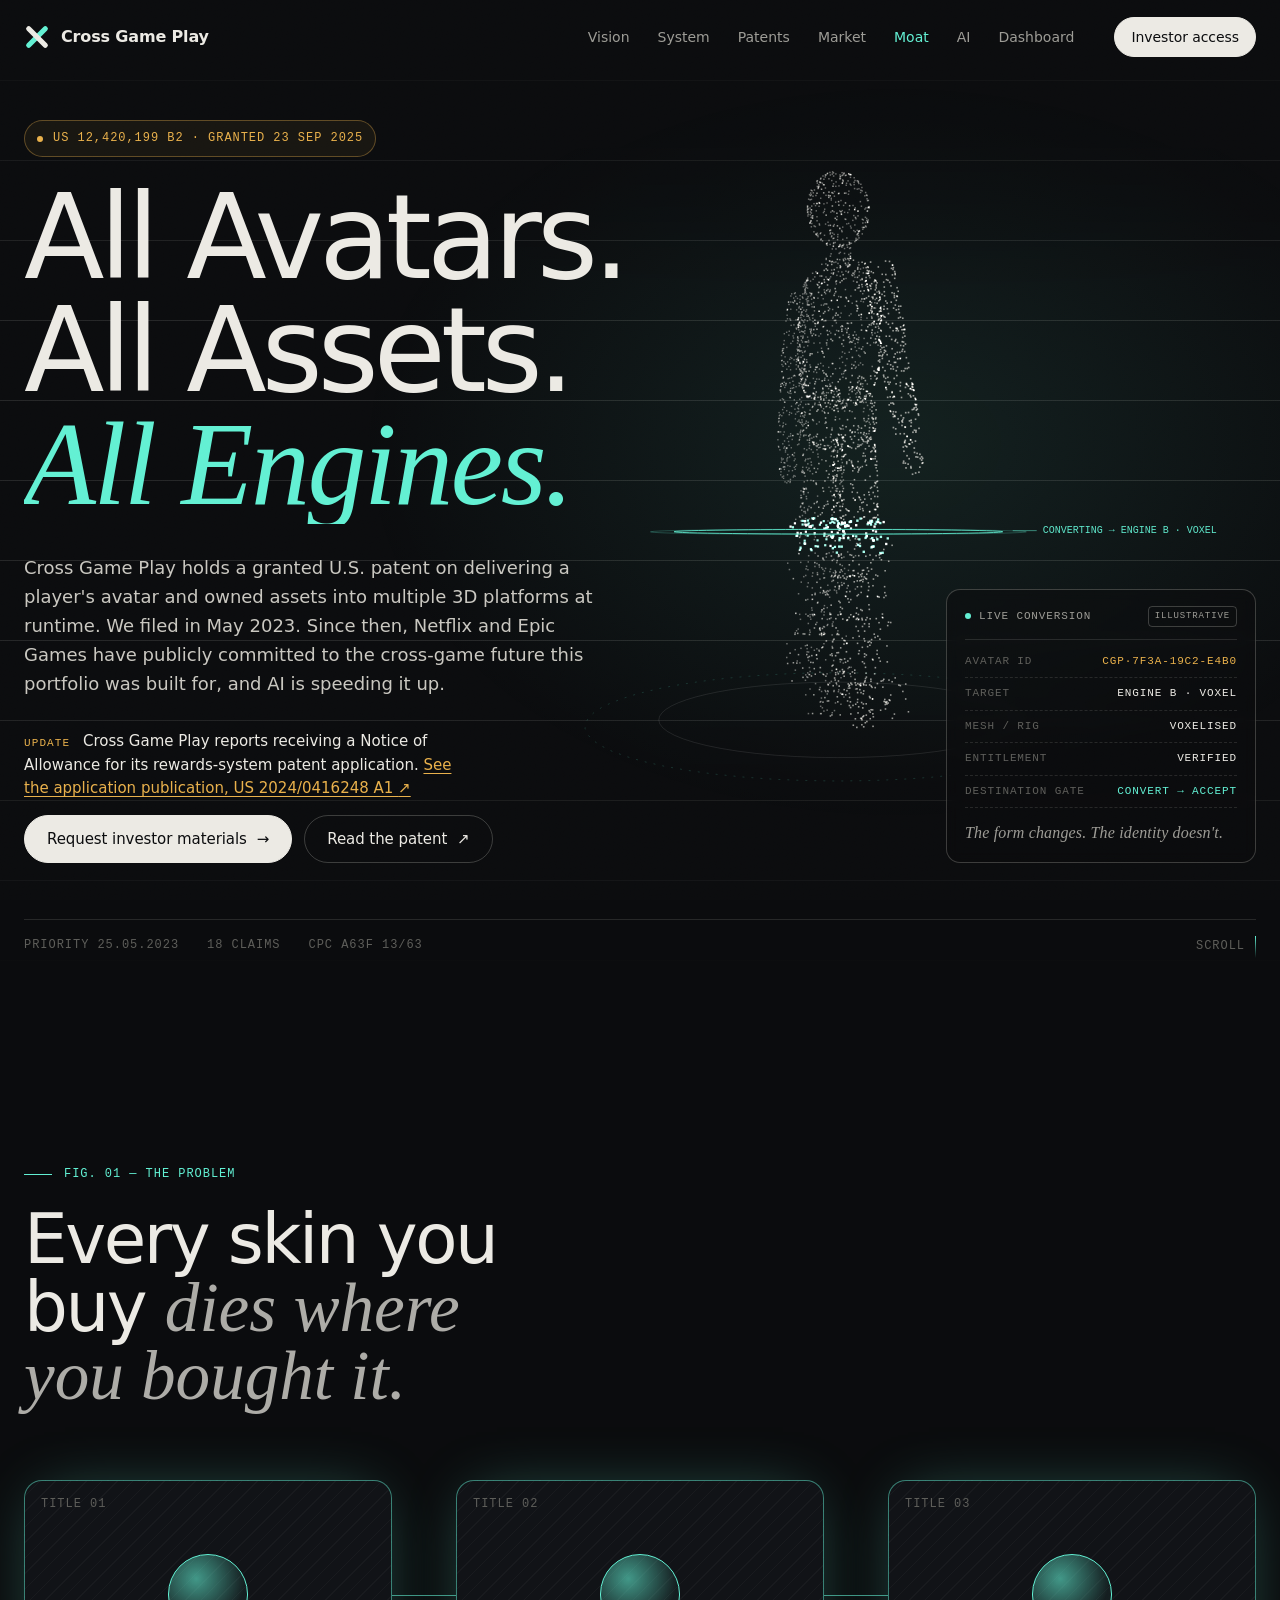
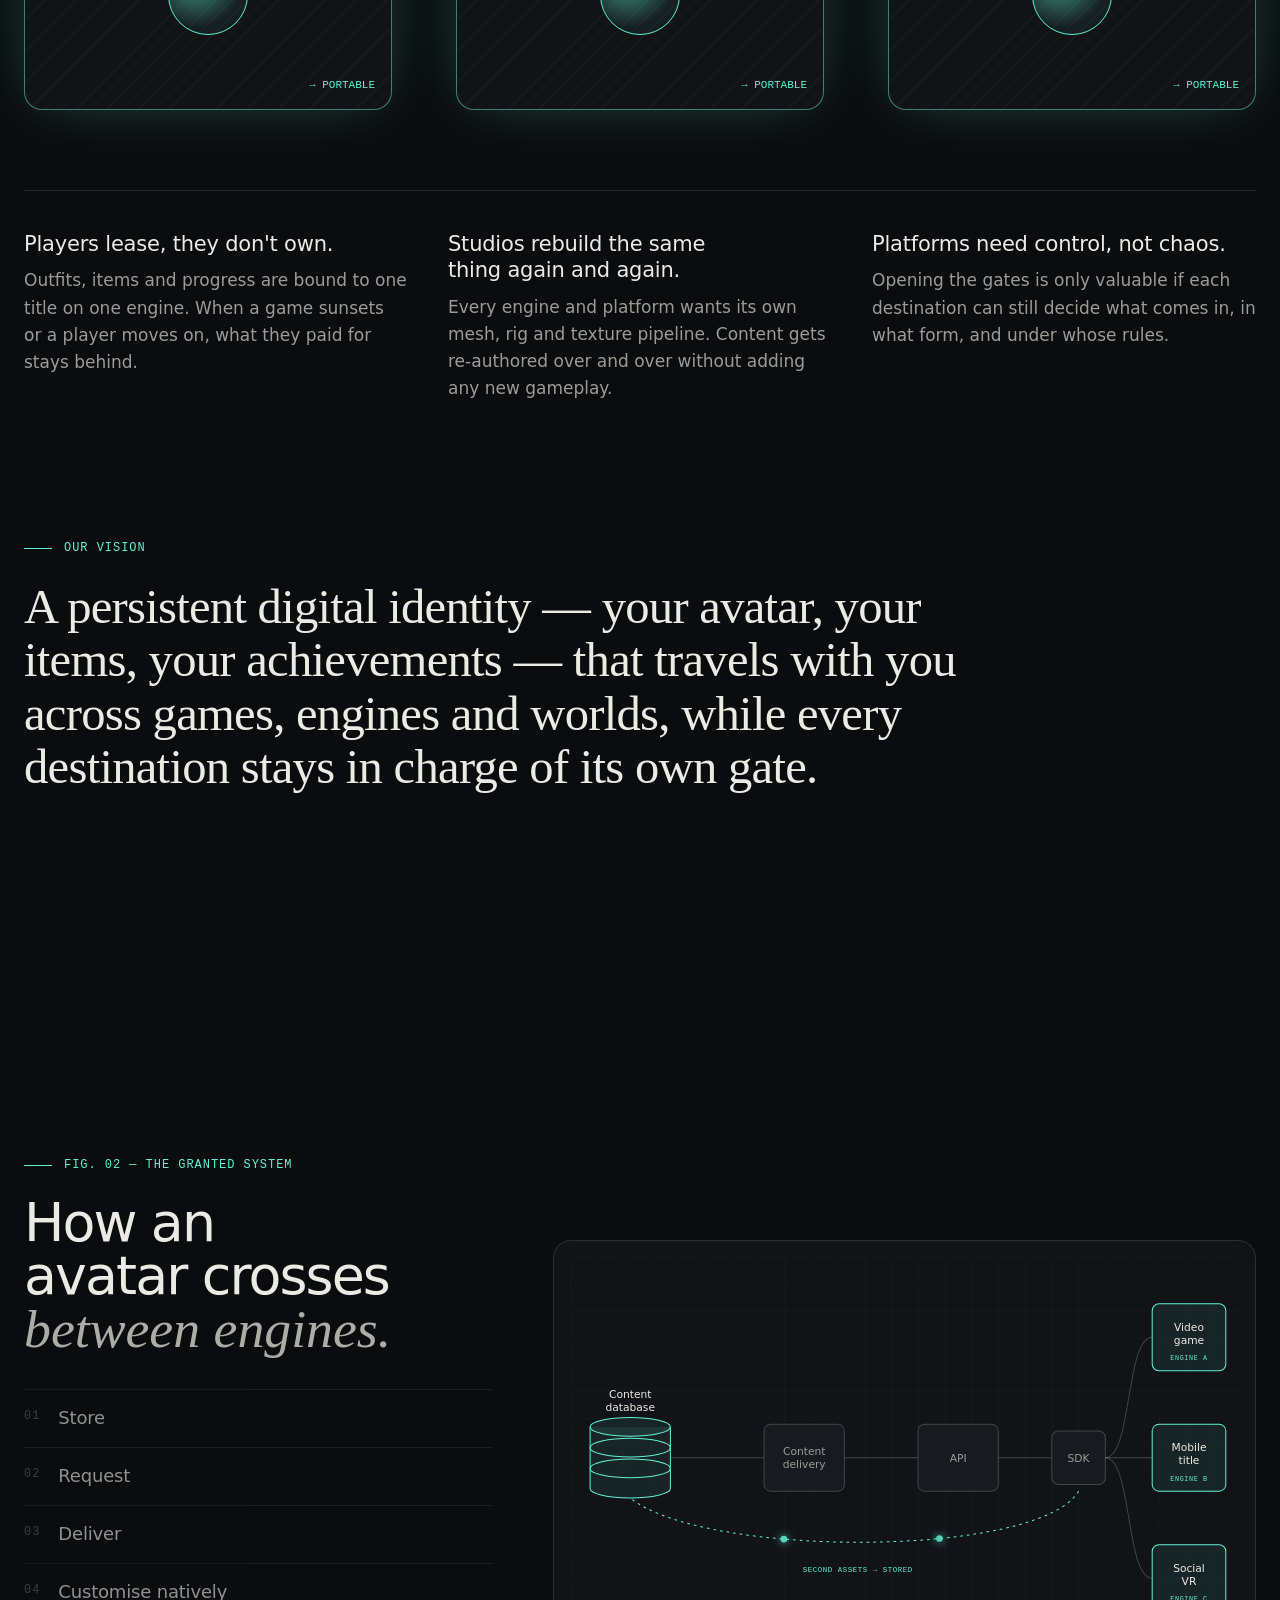
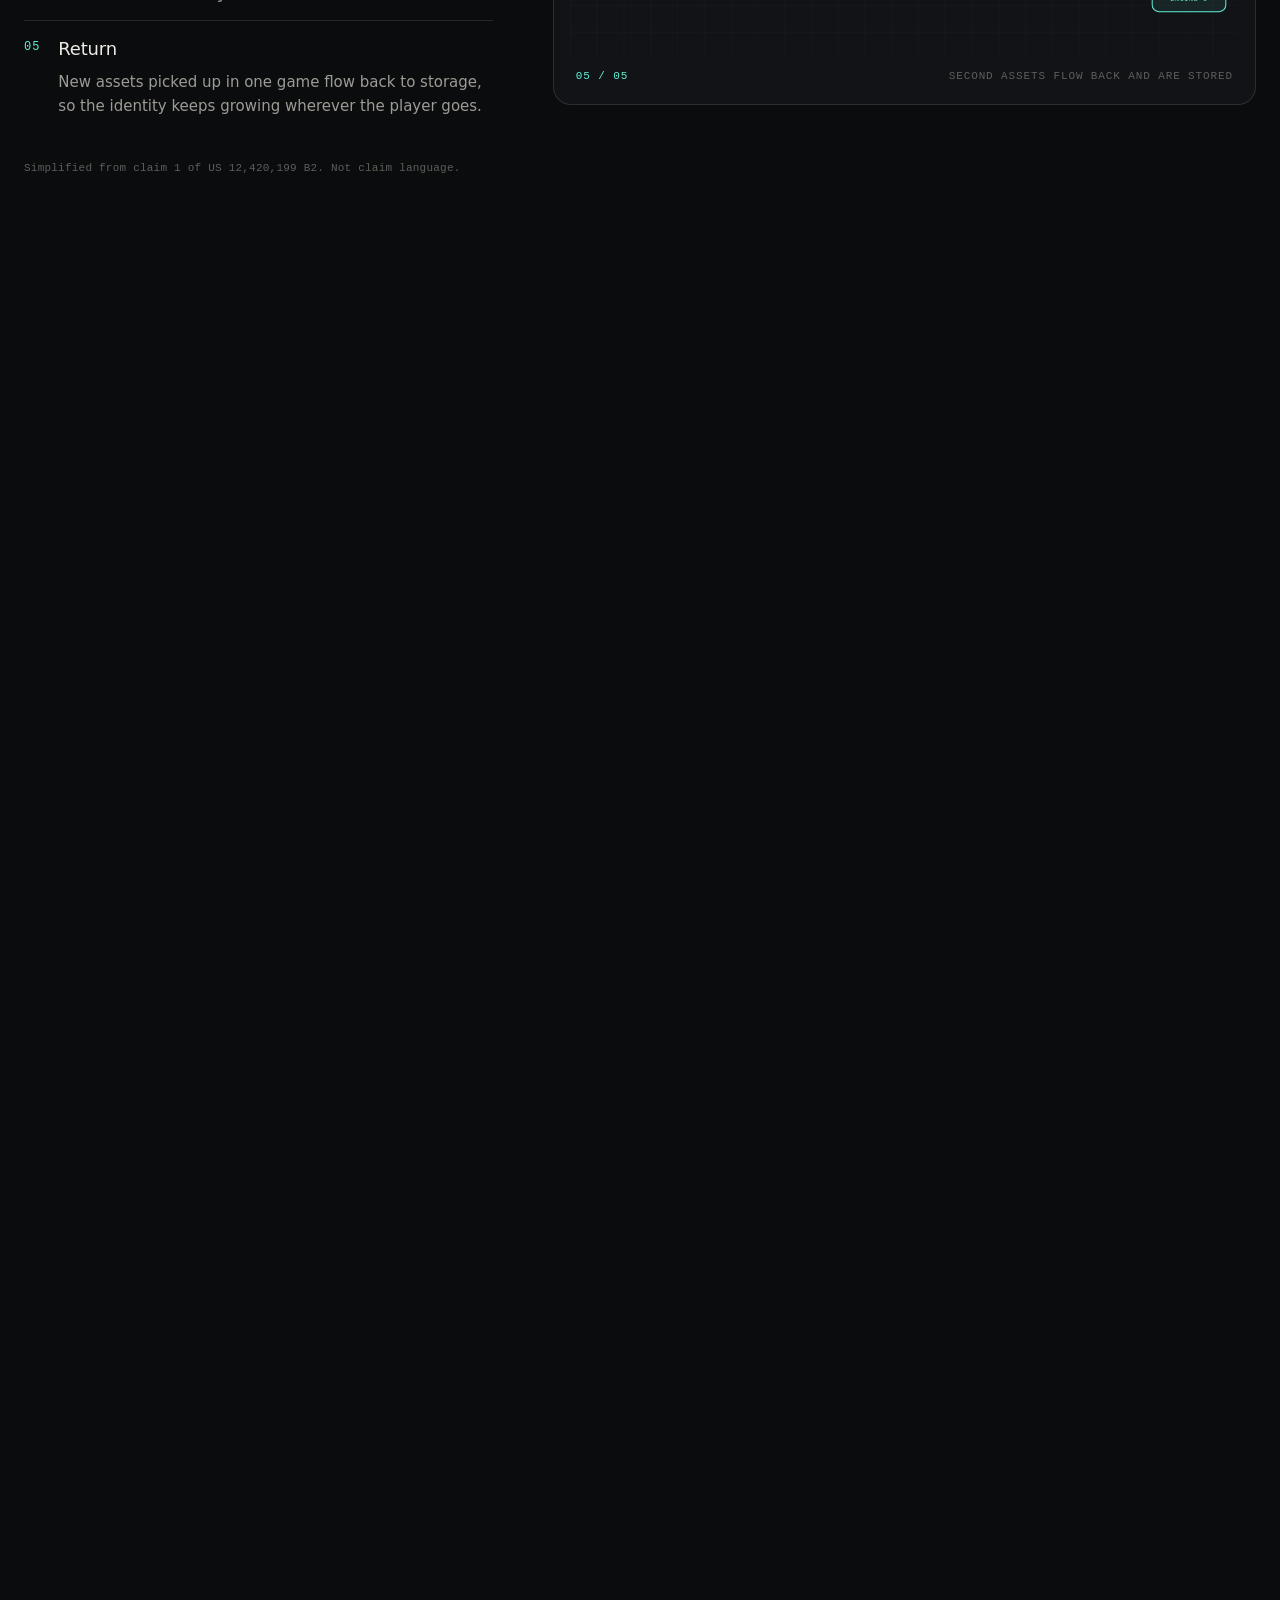
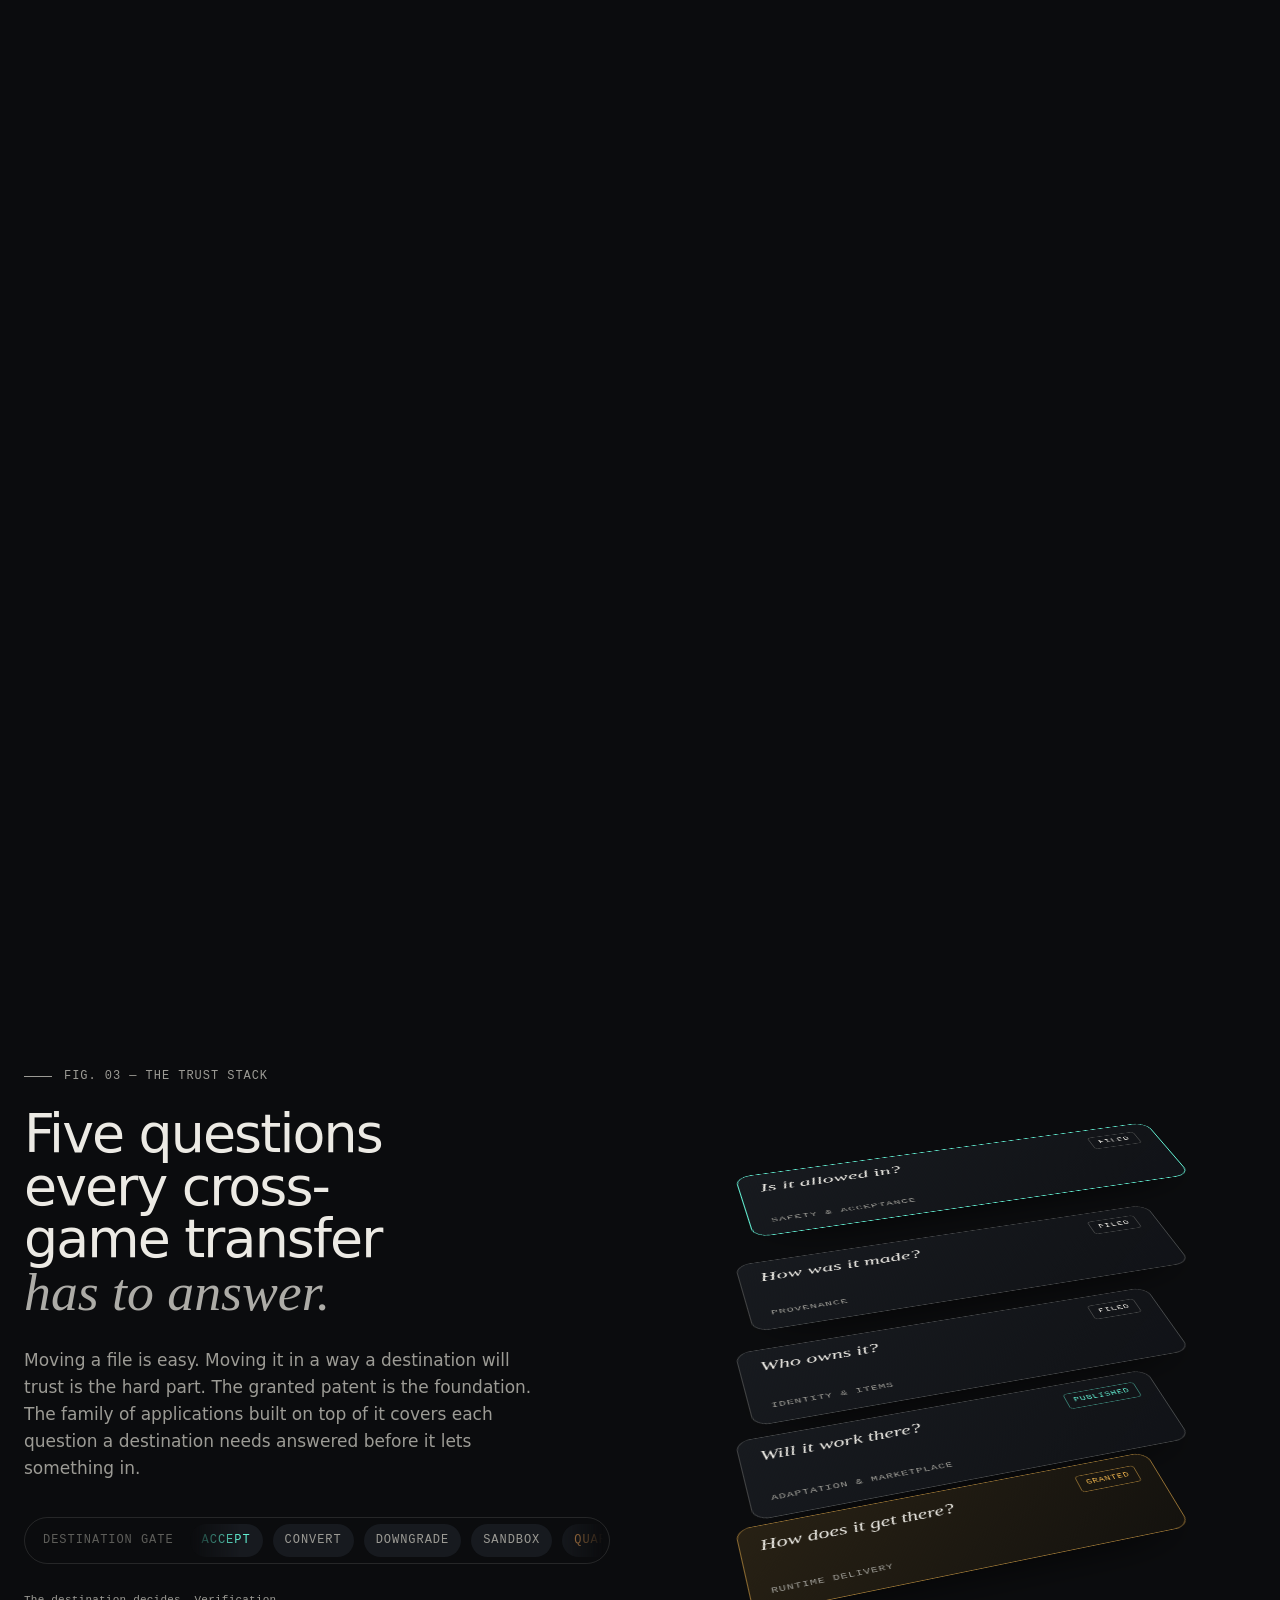
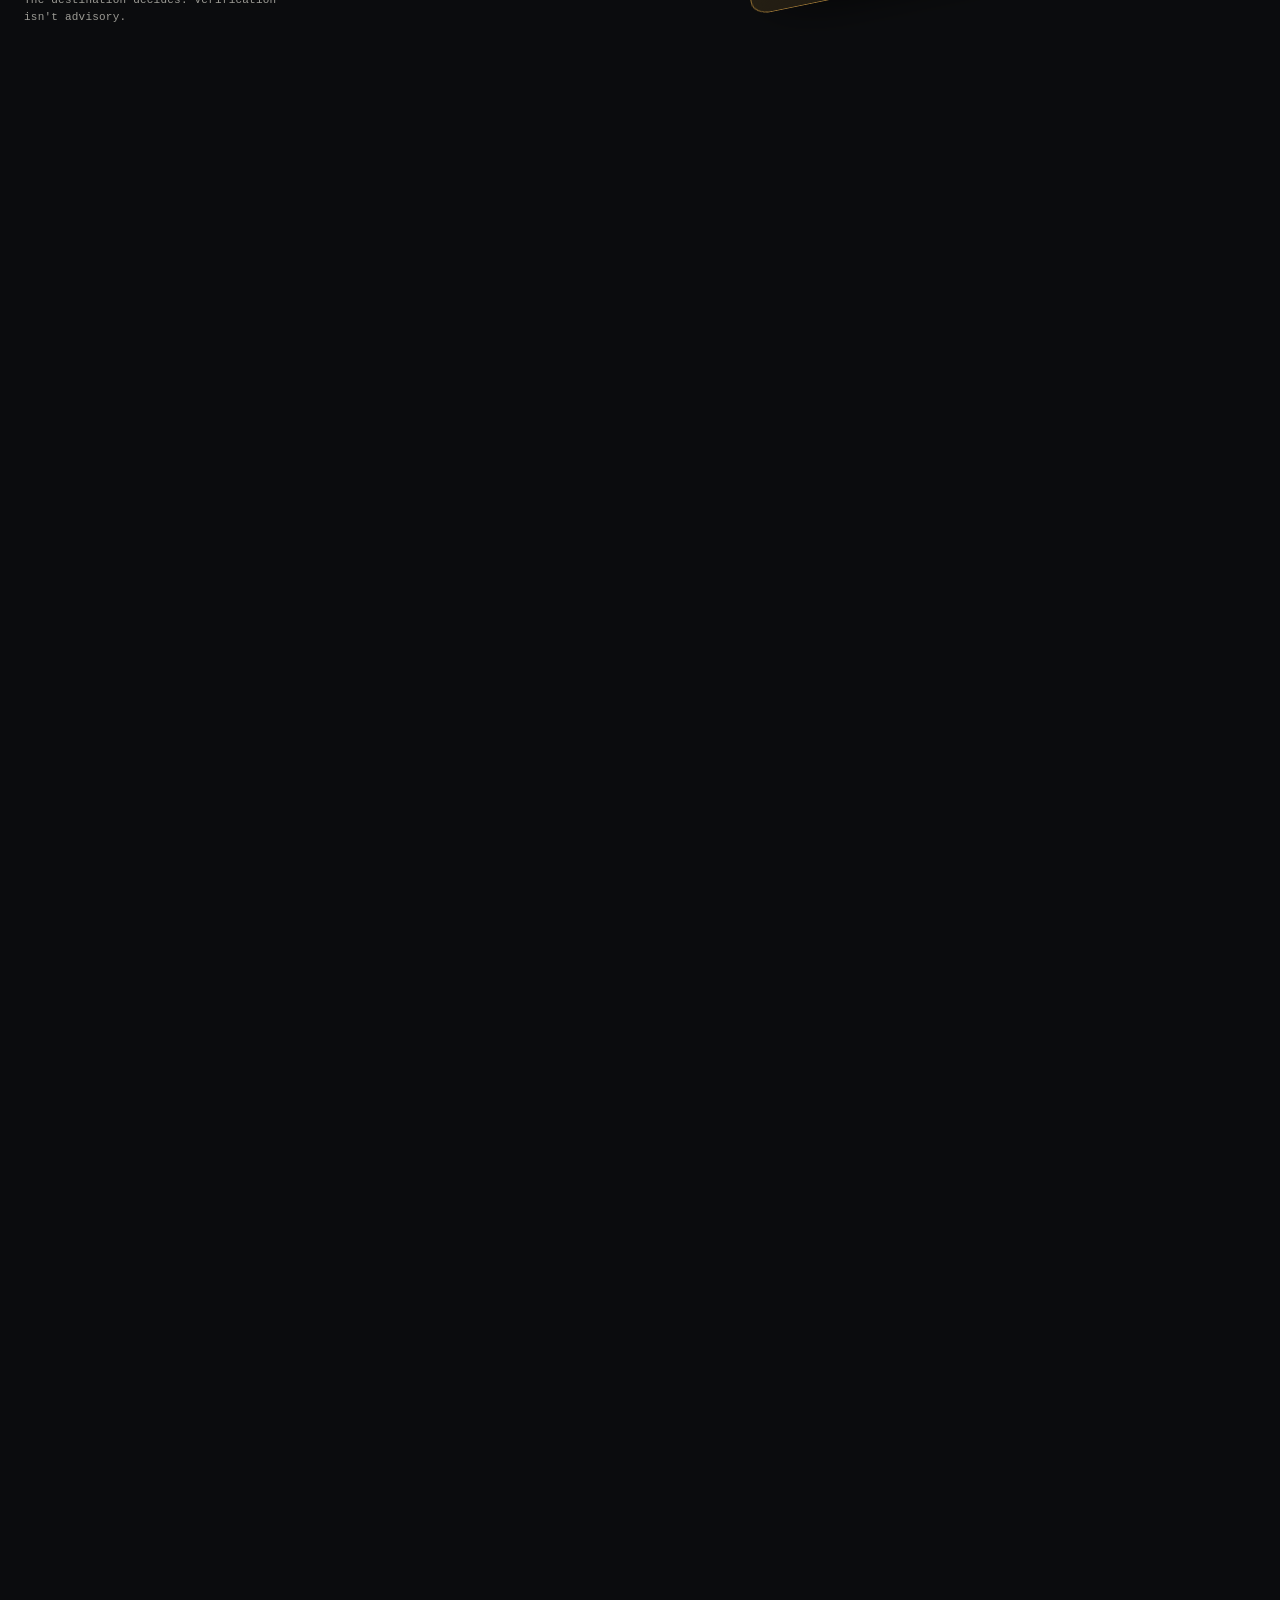
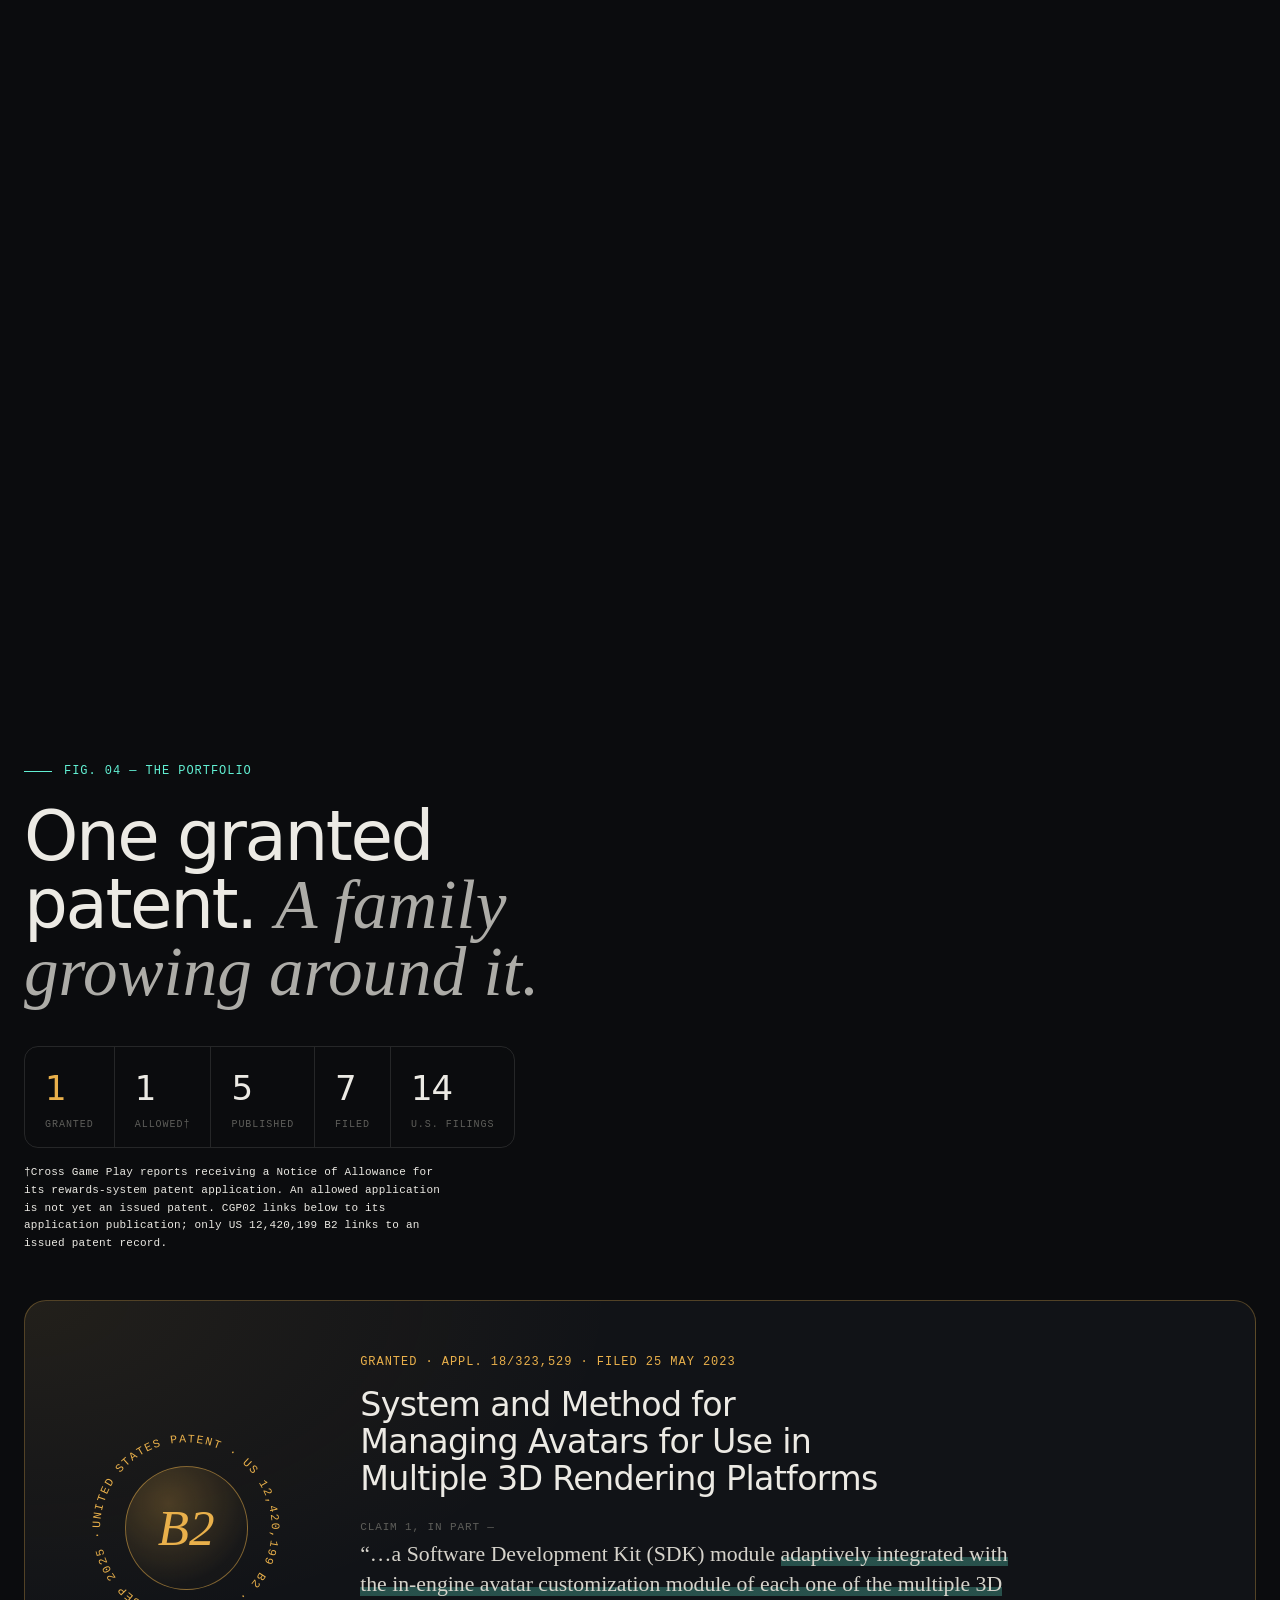
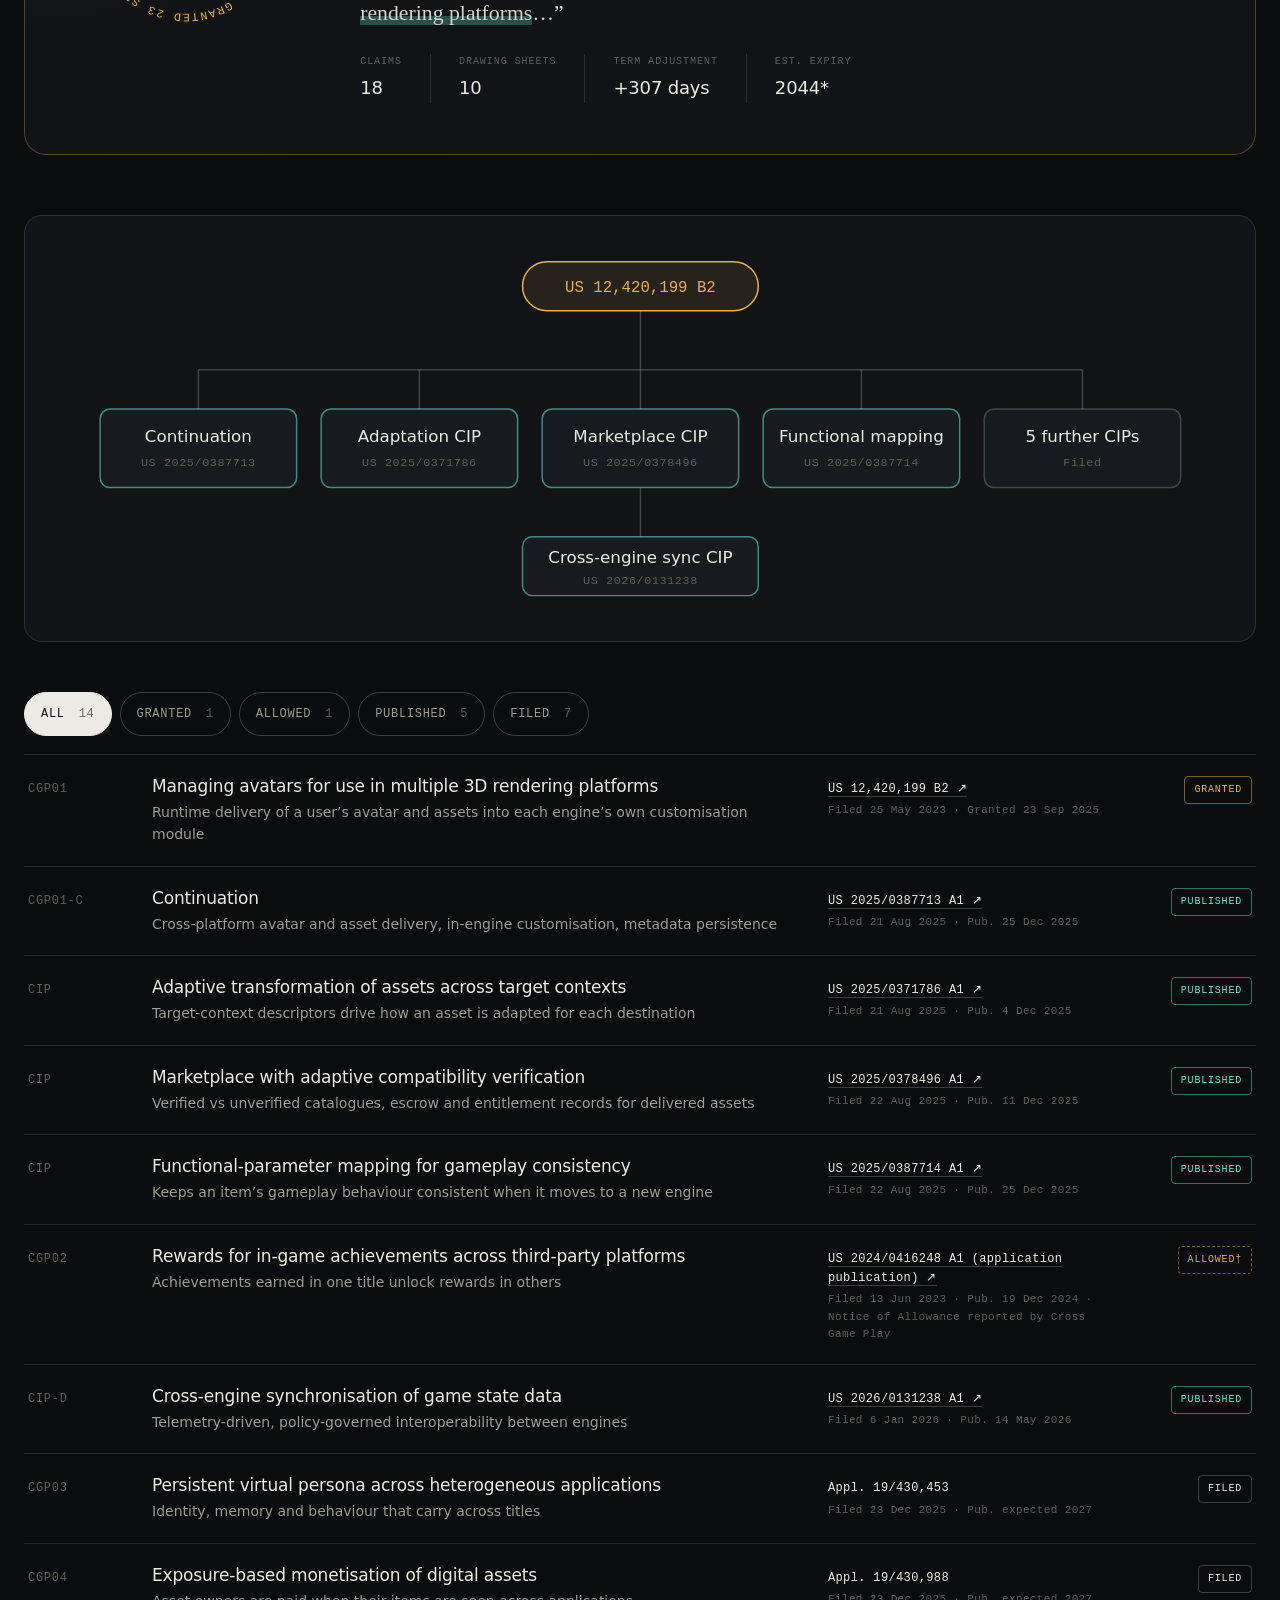
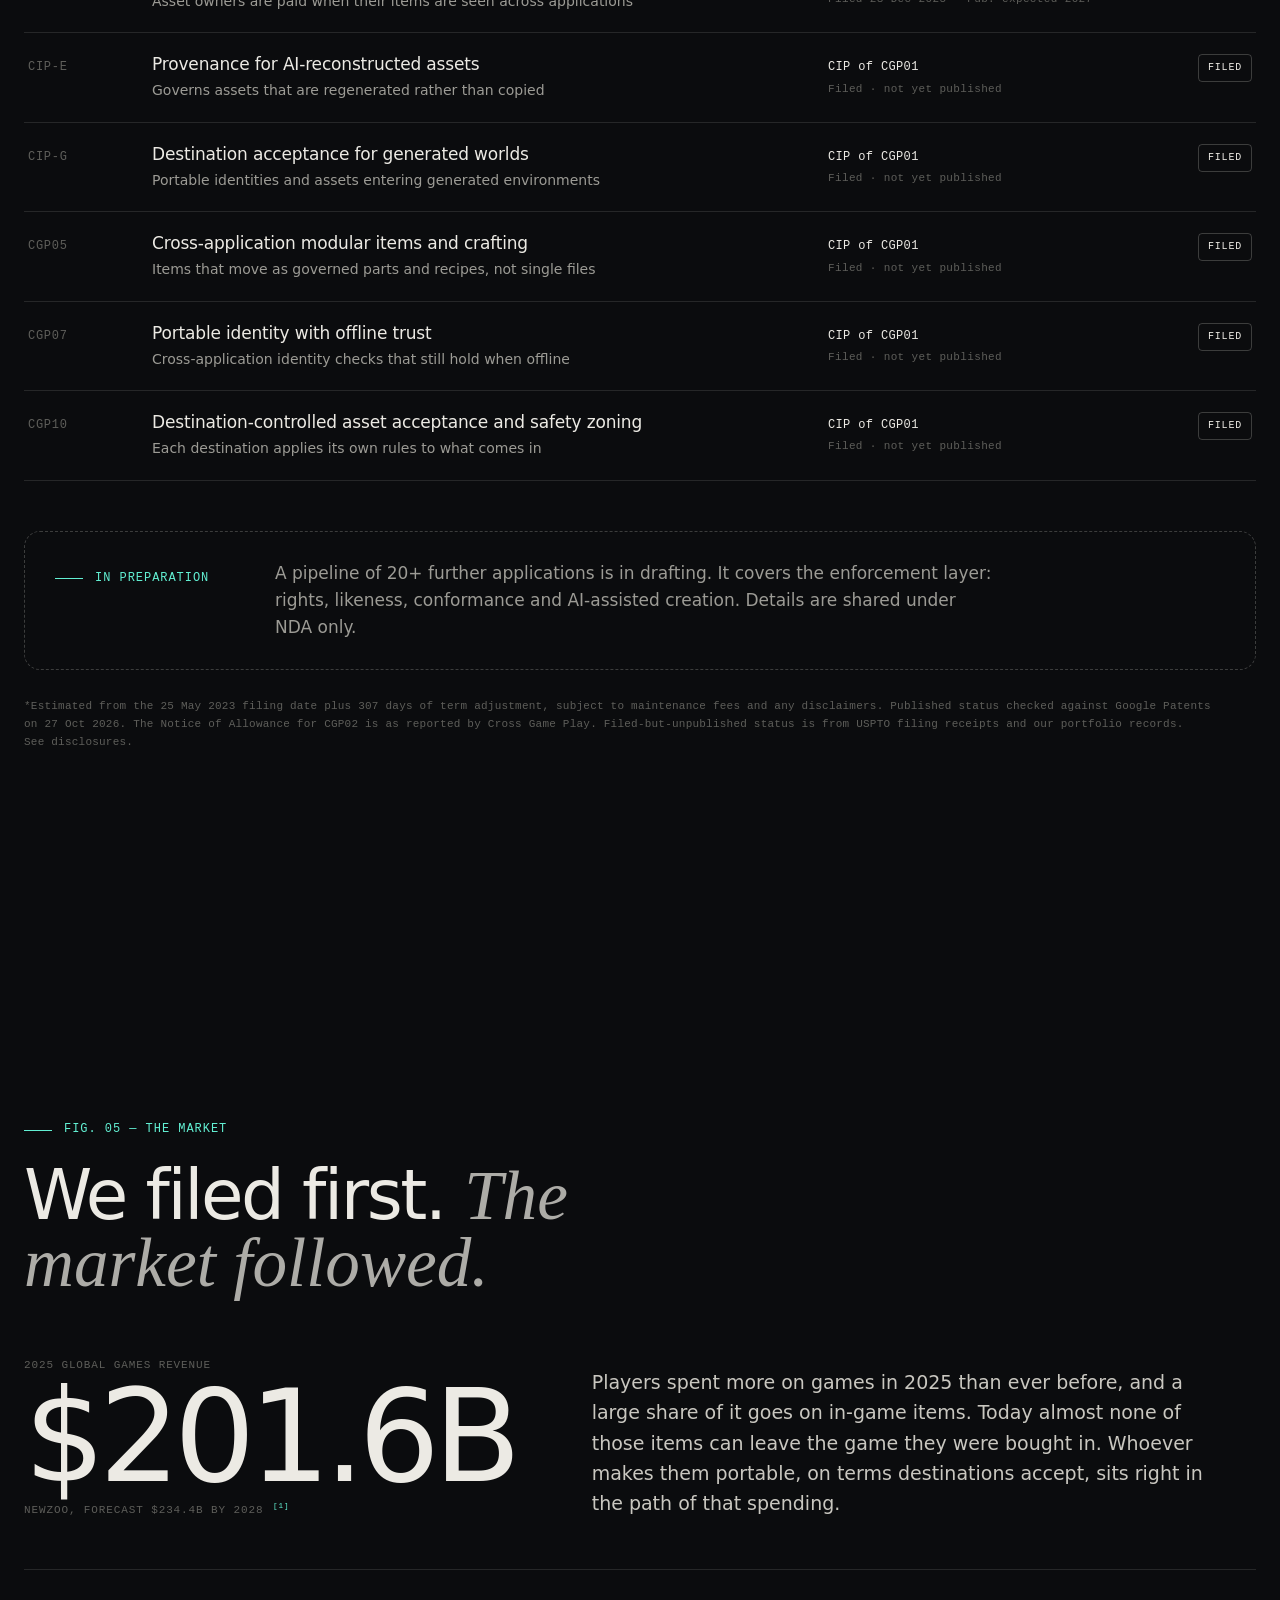
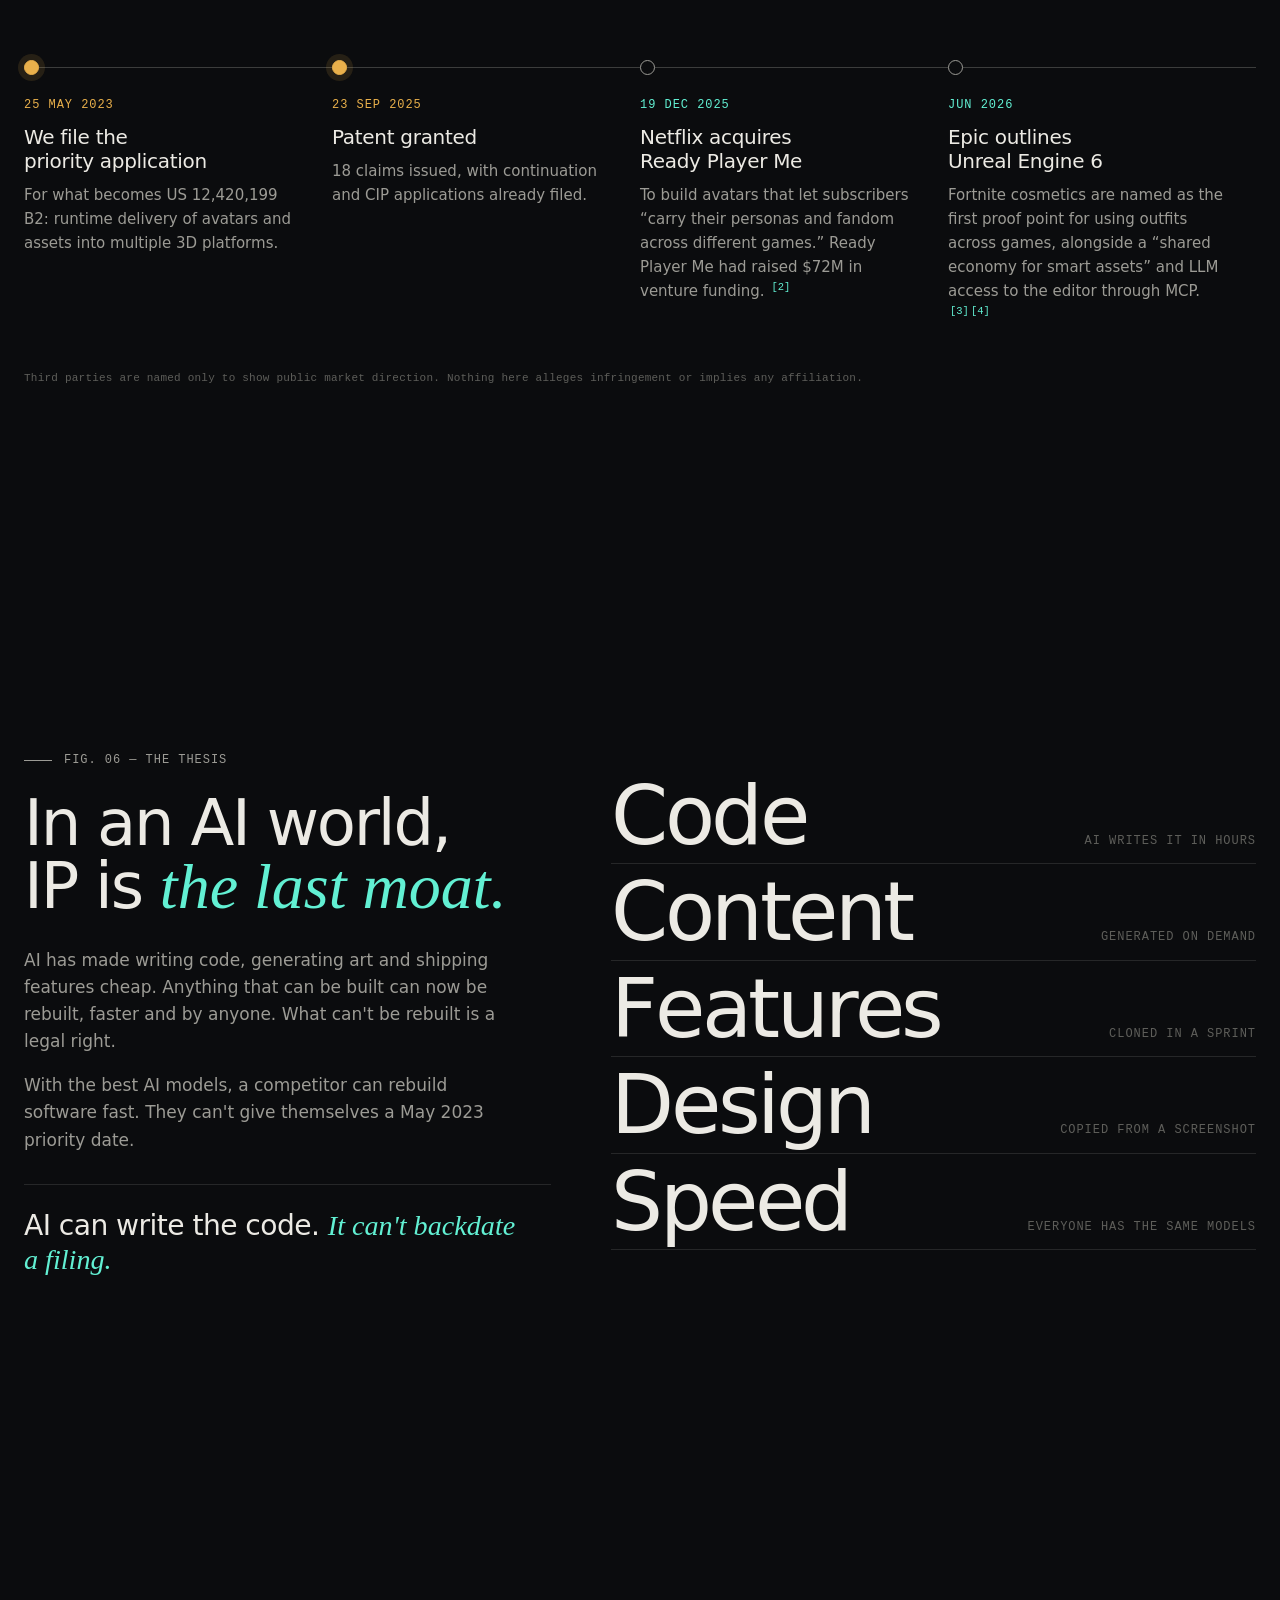
==== commit 8991bee6: "Add password-protected patent dashboard" ====
--- a/index.html
+++ b/index.html
@@ -33,13 +33,14 @@
       <li><a href="#market">Market</a></li>
       <li><a href="#moat">Moat</a></li>
       <li><a href="#ai">AI</a></li>
+      <li><a href="/dashboard/">Dashboard</a></li>
     </ul>
   </nav>
   <a class="btn btn-sm" href="#access">Investor access</a>
   <button class="menu" aria-expanded="false" aria-controls="mobile-menu" aria-label="Open menu"><span></span><span></span></button>
 </header>
 <div class="mobile-menu" id="mobile-menu" hidden>
-  <a href="#vision">Vision</a><a href="#system">System</a><a href="#portfolio">Patents</a><a href="#market">Market</a><a href="#moat">Moat</a><a href="#ai">AI</a><a href="#access">Investor access</a>
+  <a href="#vision">Vision</a><a href="#system">System</a><a href="#portfolio">Patents</a><a href="#market">Market</a><a href="#moat">Moat</a><a href="#ai">AI</a><a href="/dashboard/">Dashboard</a><a href="#access">Investor access</a>
 </div>
 
 <main id="main">
--- a/styles.css
+++ b/styles.css
@@ -76,7 +76,7 @@
 .menu span:first-child{top:17px}.menu span:last-child{top:25px}
 .menu[aria-expanded="true"] span:first-child{transform:translateY(4px) rotate(45deg)}
 .menu[aria-expanded="true"] span:last-child{transform:translateY(-4px) rotate(-45deg)}
-.mobile-menu{position:fixed;inset:0;z-index:45;background:var(--ink);padding:110px 28px 40px;display:flex;flex-direction:column;gap:6px}
+.mobile-menu{position:fixed;inset:0;z-index:45;background:var(--ink);padding:110px 28px 40px;display:flex;flex-direction:column;gap:6px;overflow-y:auto}
 .mobile-menu[hidden]{display:none}
 .mobile-menu a{font-size:36px;letter-spacing:-.03em;text-decoration:none;padding:8px 0;border-bottom:1px solid var(--line)}
 
